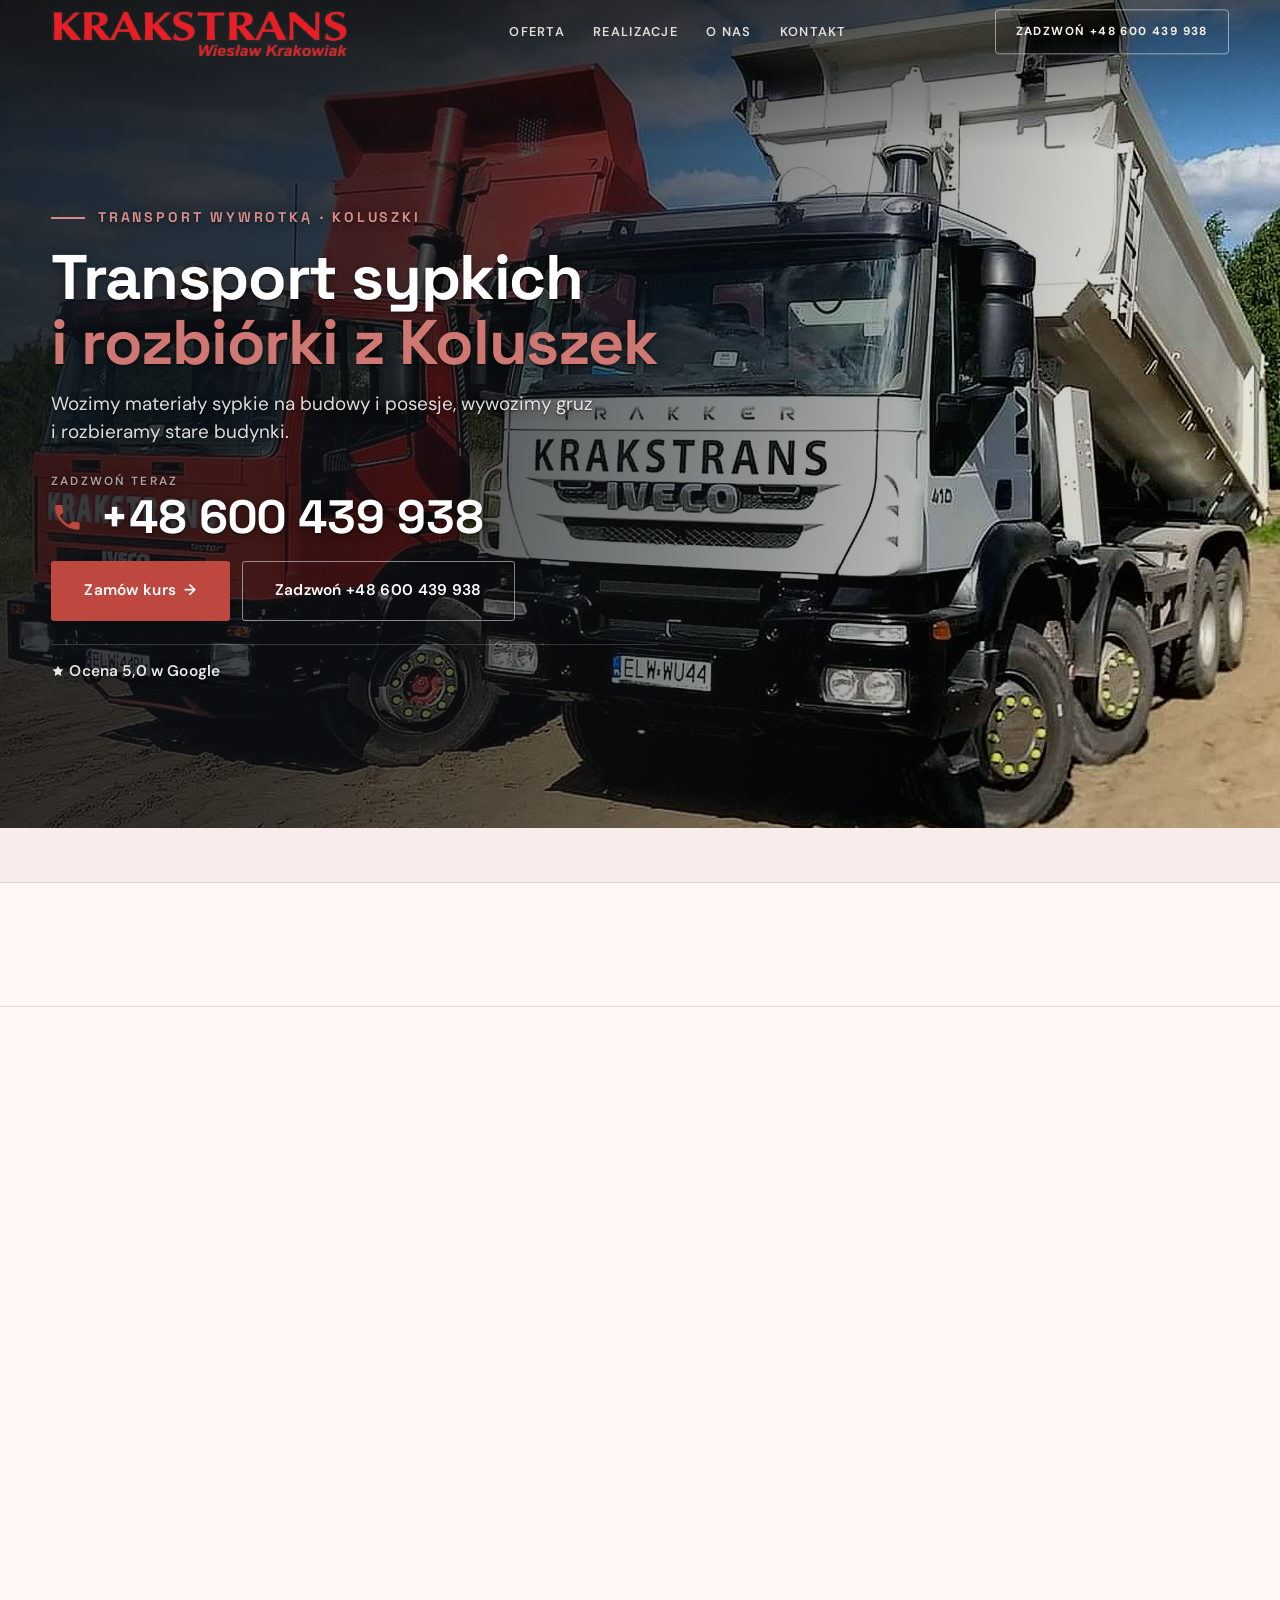
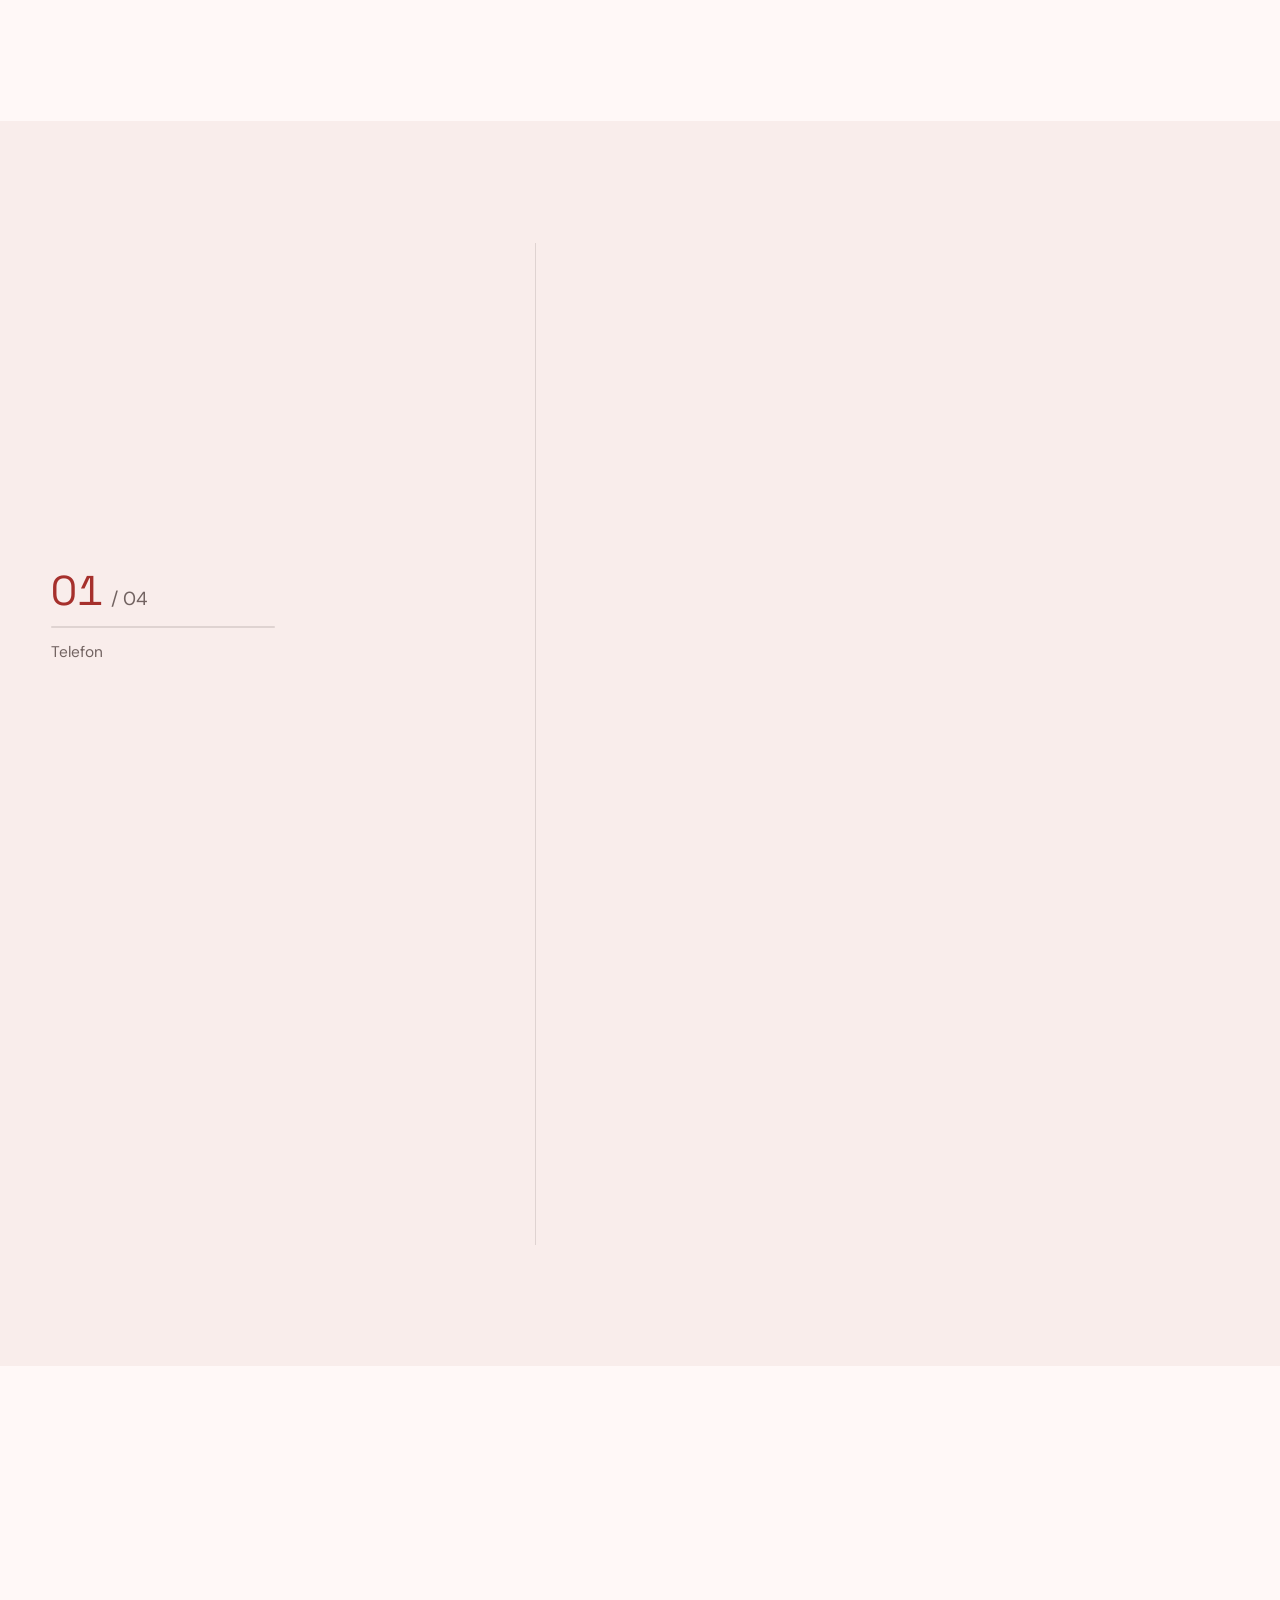
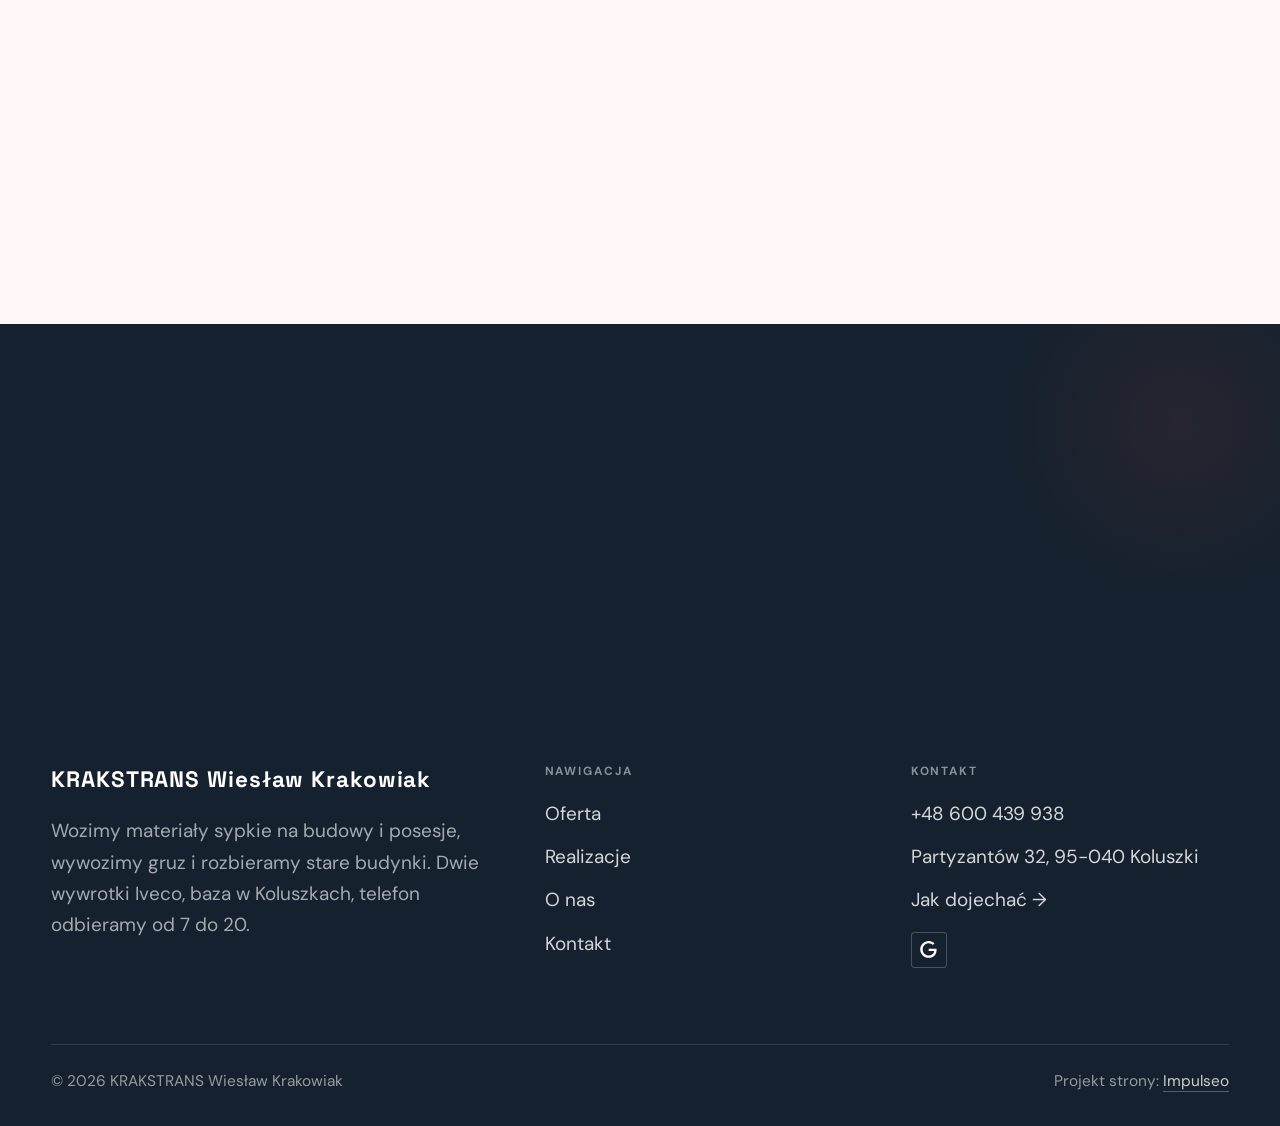
==== index.html @ 58d725f1 "Strona demo: krakstrans-wieslaw-krakowiak" ====
<!DOCTYPE html>
<html lang="pl">
<head>
<meta charset="UTF-8">
<meta name="viewport" content="width=device-width, initial-scale=1.0">
<title>KRAKSTRANS Wiesław Krakowiak · Koluszki</title>
<meta name="description" content="KRAKSTRANS Wiesław Krakowiak, Koluszki: transport wywrotką materiałów sypkich i gruzu, rozbiórki budynków. Ocena 5,0 w Google. Pon.-pt. 7-20, tel. 600 439 938.">
<link rel="canonical" href="https://kris20032.github.io/krakstrans-wieslaw-krakowiak/">
<meta name="robots" content="noindex, nofollow">
<meta property="og:type" content="website">
<meta property="og:locale" content="pl_PL">
<meta property="og:site_name" content="KRAKSTRANS Wiesław Krakowiak">
<meta property="og:title" content="KRAKSTRANS Wiesław Krakowiak · Koluszki">
<meta property="og:description" content="KRAKSTRANS Wiesław Krakowiak, Koluszki: transport wywrotką materiałów sypkich i gruzu, rozbiórki budynków. Ocena 5,0 w Google. Pon.-pt. 7-20, tel. 600 439 938.">
<meta property="og:url" content="https://kris20032.github.io/krakstrans-wieslaw-krakowiak/">
<meta property="og:image" content="https://kris20032.github.io/krakstrans-wieslaw-krakowiak/img/og.jpg">
<meta property="og:image:width" content="1200">
<meta property="og:image:height" content="630">
<meta name="twitter:card" content="summary_large_image">
<script type="application/ld+json">{"@context": "https://schema.org", "@type": "LocalBusiness", "name": "KRAKSTRANS Wiesław Krakowiak", "url": "https://kris20032.github.io/krakstrans-wieslaw-krakowiak/", "telephone": "+48600439938", "image": "https://kris20032.github.io/krakstrans-wieslaw-krakowiak/img/og.jpg", "areaServed": "Koluszki", "sameAs": ["https://www.google.com/maps/place/KRAKSTRANS+Wies%C5%82aw+Krakowiak/@51.7343252,19.8242022,17z/data=!4m6!3m5!1s0x471bd55238cc8db5:0x772ce929f6acebc6!8m2!3d51.7343252!4d19.8242022!16s%2Fg%2F11pw53kmmr"]}</script>
<link rel="preconnect" href="https://fonts.googleapis.com">
<link rel="preconnect" href="https://fonts.gstatic.com" crossorigin>
<link href="https://fonts.googleapis.com/css2?family=Space+Grotesk:wght@500;600;700&family=DM+Sans:opsz,wght@9..40,400;9..40,500;9..40,600&display=swap" rel="stylesheet">
<link rel="stylesheet" href="assets/styles.css?v=0e2ba87e">
</head>
<body>

<header class="nav">
  <div class="wrap nav-inner">
    <a class="brand brand-has-logo" href="index.html"><img class="brand-logo" src="img/logo.png" alt="KRAKSTRANS Wiesław Krakowiak" width="1010" height="164" decoding="async"></a>
    <nav class="nav-links">
      <a href="oferta.html">Oferta</a>
      <a href="realizacje.html">Realizacje</a>
      <a href="o-nas.html">O nas</a>
      <a href="kontakt.html">Kontakt</a>
      <a href="tel:+48600439938" class="btn btn-accent">Zadzwoń +48 600 439 938</a>
    </nav>
    <button class="nav-toggle" aria-label="Menu"><span></span><span></span><span></span></button>
  </div>
</header>

<main>
<section class="hero-fach">
  <img class="hf-photo" src="img/hero.jpg" fetchpriority="high" data-rotate="img/g1.jpg|img/g2.jpg" alt="KRAKSTRANS Wiesław Krakowiak" width="1920" height="1285">
  <div class="hf-panel">
    <div class="hf-inner">
      <span class="hf-kicker">Transport wywrotką · Koluszki</span>
      <h1 class="hf-title">Transport sypkich <em>i rozbiórki z Koluszek</em></h1>
      <p class="hf-lead">Wozimy materiały sypkie na budowy i posesje, wywozimy gruz i rozbieramy stare budynki.</p>
      <a class="hf-phone" href="tel:+48600439938"><span class="hf-phone-lab">Zadzwoń teraz</span><span class="hf-phone-num"><svg class="ico-tel" width="16" height="16" viewBox="0 0 24 24" fill="none" aria-hidden="true"><path d="M6.6 10.8a15.5 15.5 0 0 0 6.6 6.6l2.2-2.2a1 1 0 0 1 1-.24 11.4 11.4 0 0 0 3.6.58 1 1 0 0 1 1 1V20a1 1 0 0 1-1 1A17 17 0 0 1 3 4a1 1 0 0 1 1-1h3.5a1 1 0 0 1 1 1c0 1.25.2 2.46.58 3.6a1 1 0 0 1-.25 1l-2.23 2.2Z" fill="currentColor"/></svg> +48 600 439 938</span></a>
      <div class="hf-actions">
        <a href="kontakt.html" class="btn btn-accent">Zamów kurs <span class="arr">→</span></a>
        <a href="tel:+48600439938" class="btn btn-ghost hf-ghost">Zadzwoń +48 600 439 938</a>
      </div>
      <div class="hf-trust"><svg class="ico-star" width="14" height="14" viewBox="0 0 24 24" style="vertical-align:-2px" aria-hidden="true"><path d="M12 2.8l2.85 5.8 6.4.93-4.63 4.5 1.1 6.37L12 17.4l-5.72 3 1.1-6.37-4.63-4.5 6.4-.93L12 2.8Z" fill="currentColor"/></svg> Ocena 5,0 w Google</div>
    </div>
  </div>
</section>
<section class="fach-promise">
  <div class="wrap">
    <ul class="fp-row reveal"><li>Baza w Koluszkach</li><li>Dwie wywrotki Iveco</li><li>Pon.-pt. 7-20</li></ul>
  </div>
</section>
<section class="opinie-mini" aria-label="Opinie klientów">
  <div class="wrap">
    <div class="om-row">
      <div class="om-item reveal"><blockquote>„Bardzo konkretny i rzeczowy człowiek, dobry kierowca, polecam wszystkim Pana Wiesława.”</blockquote><span class="om-autor">Jarosław Niedźwiecki</span></div>
      <div class="om-item reveal"><blockquote>„Firma bezkonkurencyjna w ilości przewożonych materiałów.”</blockquote><span class="om-autor">Krzysztof Sitkowski</span></div>
      <div class="om-item reveal"><blockquote>„Firma w 100% godna polecenia.”</blockquote><span class="om-autor">Anna Sitkowska</span></div>
    </div>
  </div>
</section>
<section class="gateways-band">
  <div class="wrap">
    <div class="gateways">
      <a href="oferta.html" class="gateway reveal"><img src="img/about.jpg" alt="Dowóz piasku i żwiru" loading="lazy" width="1904" height="1390" decoding="async"><span class="g-ttl">Dowóz piasku i żwiru</span></a>
      <a href="oferta.html" class="gateway reveal"><img src="img/g2.jpg" alt="Kruszywo i ziemia" loading="lazy" width="1880" height="1253" decoding="async"><span class="g-ttl">Kruszywo i ziemia</span></a>
      <a href="oferta.html" class="gateway reveal"><img src="img/g4.jpg" alt="Wywóz gruzu" loading="lazy" width="1786" height="1136" decoding="async"><span class="g-ttl">Wywóz gruzu</span></a>
    </div>
  </div>
</section>
<section class="proces proces-os fachowcy">
  <div class="wrap proc-grid">
    <div class="proc-side">
      <div class="head reveal">
        <span class="eyebrow">Jak pracujemy</span>
        <h2>Wiesz, na czym stoisz - na każdym etapie</h2>
        <p>Od pierwszego telefonu do odbioru roboty - krok po kroku.</p>
      </div>
      <div class="proc-count" aria-hidden="true"><span class="pc-cur">01</span><span class="pc-all">/ 04</span></div>
      <div class="proc-bar" aria-hidden="true"><i></i></div>
      <p class="proc-now" aria-hidden="true">Telefon</p>
    </div>
    <ol class="proces-line">
      <li class="reveal"><span class="pno">01</span><h3>Telefon</h3><p>Mówisz, co trzeba przewieźć albo rozebrać i gdzie.</p></li>
      <li class="reveal"><span class="pno">02</span><h3>Cena i dzień</h3><p>Pytamy o ilość i dojazd, podajemy cenę i termin kursu.</p></li>
      <li class="reveal"><span class="pno">03</span><h3>Kurs</h3><p>Przyjeżdżamy o umówionej porze i wysypujemy tam, gdzie wskażesz.</p></li>
      <li class="reveal"><span class="pno">04</span><h3>Gotowe</h3><p>Materiał leży na miejscu albo gruz jest już wywieziony z posesji.</p></li>
    </ol>
  </div>
</section>
<section>
  <div class="wrap">
    <div class="head reveal">
      <span class="eyebrow">Realizacje</span>
      <h2>Wywrotka w pracy</h2>
      <p>Rodzaje prac, które wykonujemy: dowóz kruszywa i piasku, wywóz gruzu, rozbiórki.</p>
    </div>
    <div class="gallery">
      <div class="tile t-two3 reveal"><img src="img/g3.jpg" alt="KRAKSTRANS Wiesław Krakowiak" loading="lazy" width="1600" height="1066" decoding="async"></div>
      <div class="tile t-third reveal"><img src="img/g5.jpg" alt="KRAKSTRANS Wiesław Krakowiak" loading="lazy" width="1506" height="946" decoding="async"></div>
      <div class="tile t-third reveal"><img src="img/g6.jpg" alt="KRAKSTRANS Wiesław Krakowiak" loading="lazy" width="1880" height="1253" decoding="async"></div>
      <div class="tile t-third reveal"><img src="img/g7.jpg" alt="KRAKSTRANS Wiesław Krakowiak" loading="lazy" width="1786" height="1136" decoding="async"></div>
      <div class="tile t-third reveal"><img src="img/g8.jpg" alt="KRAKSTRANS Wiesław Krakowiak" loading="lazy" width="1880" height="1253" decoding="async"></div>
    </div>
    <div style="margin-top:var(--space-7)" class="reveal"><a href="realizacje.html" class="btn btn-accent">Pełna galeria <span class="arr">→</span></a></div>
  </div>
</section>
<section class="fach-uslugi">
  <div class="wrap">
    <div class="head reveal">
      <span class="eyebrow">Co robimy</span>
      <h2>Transport wywrotką i rozbiórki</h2>
      <p>Roboty, które wykonuję regularnie - rozpisane razem z cenami.</p>
    </div>
    <ul class="fu-list">
      <li class="fu-row reveal"><div class="fu-name">Dowóz piasku i żwiru</div><div class="fu-desc">Piasek pod fundamenty, wylewki i kostkę, żwir pod podjazd i drenaż. Wysypujemy w miejscu, które wskażesz na działce.</div><a class="fu-cta" href="kontakt.html">Wycena <span class="arr">→</span></a></li>
      <li class="fu-row reveal"><div class="fu-name">Kruszywo i ziemia</div><div class="fu-desc">Kruszywo pod utwardzenie placu i drogi dojazdowej, ziemia do wyrównania terenu i pod trawnik.</div><a class="fu-cta" href="kontakt.html">Wycena <span class="arr">→</span></a></li>
      <li class="fu-row reveal"><div class="fu-name">Wywóz gruzu</div><div class="fu-desc">Gruz po remoncie, skuciu tynków i rozbiórce zabieramy z posesji i wywozimy.</div><a class="fu-cta" href="kontakt.html">Wycena <span class="arr">→</span></a></li>
      <li class="fu-row reveal"><div class="fu-name">Rozbiórki budynków</div><div class="fu-desc">Rozbieramy stare budynki gospodarcze, szopy i domy, a gruz od razu ładujemy na wywrotkę.</div><a class="fu-cta" href="kontakt.html">Wycena <span class="arr">→</span></a></li>
      <li class="fu-row reveal"><div class="fu-name">Dla budów i dla domu</div><div class="fu-desc">Wozimy materiał na budowy domów, dla ekip budowlanych i brukarzy, a także do zwykłego remontu na posesji.</div><a class="fu-cta" href="kontakt.html">Wycena <span class="arr">→</span></a></li>
      <li class="fu-row reveal"><div class="fu-name">Duże ilości naraz</div><div class="fu-desc">Biała Iveco Trakker 8x4 bierze duży ładunek, więc przy większej budowie wystarczy mniej kursów.</div><a class="fu-cta" href="kontakt.html">Wycena <span class="arr">→</span></a></li>
    </ul>
    <div style="margin-top:var(--space-7)" class="reveal"><a href="oferta.html" class="btn btn-ghost">Pełna oferta <span class="arr">→</span></a></div>
  </div>
</section>
<section class="stopklatka" aria-hidden="true">
  <div class="stk-bg" style="background-image:url(img/g9.jpg)"></div>
</section>
<section class="opinie">
  <div class="wrap">
    <div class="head center reveal">
      <span class="eyebrow">Opinie</span>
      <h2>Co mówią klienci</h2>
    </div>
    <p class="op-meta reveal"><span class="g-badge"><svg class="gb-ico" viewBox="0 0 24 24" width="18" height="18" aria-hidden="true"><path fill="#4285F4" d="M22.56 12.25c0-.78-.07-1.53-.2-2.25H12v4.26h5.92c-.26 1.37-1.04 2.53-2.21 3.31v2.77h3.57c2.08-1.92 3.28-4.74 3.28-8.09z"/><path fill="#34A853" d="M12 23c2.97 0 5.46-.98 7.28-2.66l-3.57-2.77c-.98.66-2.23 1.06-3.71 1.06-2.86 0-5.29-1.93-6.16-4.53H2.18v2.84C3.99 20.53 7.7 23 12 23z"/><path fill="#FBBC05" d="M5.84 14.09c-.22-.66-.35-1.36-.35-2.09s.13-1.43.35-2.09V7.07H2.18C1.43 8.55 1 10.22 1 12s.43 3.45 1.18 4.93l2.85-2.22.81-.62z"/><path fill="#EA4335" d="M12 5.38c1.62 0 3.06.56 4.21 1.64l3.15-3.15C17.45 2.09 14.97 1 12 1 7.7 1 3.99 3.47 2.18 7.07l3.66 2.84c.87-2.6 3.3-4.53 6.16-4.53z"/></svg><b class="gb-ocena">5,0</b><svg class="gb-stars" viewBox="0 0 90 18" width="74" height="14.8" aria-hidden="true"><g fill="currentColor" opacity=".26"><path transform="translate(0,0)" d="M9 1.6l2.2 4.46 4.92.72-3.56 3.47.84 4.9L9 12.74l-4.4 2.31.84-4.9L1.88 6.68l4.92-.72L9 1.6Z"/><path transform="translate(18,0)" d="M9 1.6l2.2 4.46 4.92.72-3.56 3.47.84 4.9L9 12.74l-4.4 2.31.84-4.9L1.88 6.68l4.92-.72L9 1.6Z"/><path transform="translate(36,0)" d="M9 1.6l2.2 4.46 4.92.72-3.56 3.47.84 4.9L9 12.74l-4.4 2.31.84-4.9L1.88 6.68l4.92-.72L9 1.6Z"/><path transform="translate(54,0)" d="M9 1.6l2.2 4.46 4.92.72-3.56 3.47.84 4.9L9 12.74l-4.4 2.31.84-4.9L1.88 6.68l4.92-.72L9 1.6Z"/><path transform="translate(72,0)" d="M9 1.6l2.2 4.46 4.92.72-3.56 3.47.84 4.9L9 12.74l-4.4 2.31.84-4.9L1.88 6.68l4.92-.72L9 1.6Z"/></g><clipPath id="gs1000"><rect x="0" y="0" width="90.0" height="18"/></clipPath><g fill="#FBBC04" clip-path="url(#gs1000)"><path transform="translate(0,0)" d="M9 1.6l2.2 4.46 4.92.72-3.56 3.47.84 4.9L9 12.74l-4.4 2.31.84-4.9L1.88 6.68l4.92-.72L9 1.6Z"/><path transform="translate(18,0)" d="M9 1.6l2.2 4.46 4.92.72-3.56 3.47.84 4.9L9 12.74l-4.4 2.31.84-4.9L1.88 6.68l4.92-.72L9 1.6Z"/><path transform="translate(36,0)" d="M9 1.6l2.2 4.46 4.92.72-3.56 3.47.84 4.9L9 12.74l-4.4 2.31.84-4.9L1.88 6.68l4.92-.72L9 1.6Z"/><path transform="translate(54,0)" d="M9 1.6l2.2 4.46 4.92.72-3.56 3.47.84 4.9L9 12.74l-4.4 2.31.84-4.9L1.88 6.68l4.92-.72L9 1.6Z"/><path transform="translate(72,0)" d="M9 1.6l2.2 4.46 4.92.72-3.56 3.47.84 4.9L9 12.74l-4.4 2.31.84-4.9L1.88 6.68l4.92-.72L9 1.6Z"/></g></svg><span class="gb-txt">w Google</span></span></p>
    <p class="op-meta reveal"><a class="op-google" href="https://www.google.com/maps/place/KRAKSTRANS+Wies%C5%82aw+Krakowiak/@51.7343252,19.8242022,17z/data=!4m6!3m5!1s0x471bd55238cc8db5:0x772ce929f6acebc6!8m2!3d51.7343252!4d19.8242022!16s%2Fg%2F11pw53kmmr" target="_blank" rel="noopener"><svg class="op-g-ico" viewBox="0 0 24 24" width="17" height="17" aria-hidden="true"><path fill="#4285F4" d="M22.56 12.25c0-.78-.07-1.53-.2-2.25H12v4.26h5.92c-.26 1.37-1.04 2.53-2.21 3.31v2.77h3.57c2.08-1.92 3.28-4.74 3.28-8.09z"/><path fill="#34A853" d="M12 23c2.97 0 5.46-.98 7.28-2.66l-3.57-2.77c-.98.66-2.23 1.06-3.71 1.06-2.86 0-5.29-1.93-6.16-4.53H2.18v2.84C3.99 20.53 7.7 23 12 23z"/><path fill="#FBBC05" d="M5.84 14.09c-.22-.66-.35-1.36-.35-2.09s.13-1.43.35-2.09V7.07H2.18C1.43 8.55 1 10.22 1 12s.43 3.45 1.18 4.93l2.85-2.22.81-.62z"/><path fill="#EA4335" d="M12 5.38c1.62 0 3.06.56 4.21 1.64l3.15-3.15C17.45 2.09 14.97 1 12 1 7.7 1 3.99 3.47 2.18 7.07l3.66 2.84c.87-2.6 3.3-4.53 6.16-4.53z"/></svg><span>Zobacz opinie w Google</span><span class="arr">→</span></a></p>
    <div class="opinie-grid">
      <figure class="op-card reveal"><span class="op-star"><svg class="ico-star" width="14" height="14" viewBox="0 0 24 24" style="vertical-align:-2px" aria-hidden="true"><path d="M12 2.8l2.85 5.8 6.4.93-4.63 4.5 1.1 6.37L12 17.4l-5.72 3 1.1-6.37-4.63-4.5 6.4-.93L12 2.8Z" fill="currentColor"/></svg><svg class="ico-star" width="14" height="14" viewBox="0 0 24 24" style="vertical-align:-2px" aria-hidden="true"><path d="M12 2.8l2.85 5.8 6.4.93-4.63 4.5 1.1 6.37L12 17.4l-5.72 3 1.1-6.37-4.63-4.5 6.4-.93L12 2.8Z" fill="currentColor"/></svg><svg class="ico-star" width="14" height="14" viewBox="0 0 24 24" style="vertical-align:-2px" aria-hidden="true"><path d="M12 2.8l2.85 5.8 6.4.93-4.63 4.5 1.1 6.37L12 17.4l-5.72 3 1.1-6.37-4.63-4.5 6.4-.93L12 2.8Z" fill="currentColor"/></svg><svg class="ico-star" width="14" height="14" viewBox="0 0 24 24" style="vertical-align:-2px" aria-hidden="true"><path d="M12 2.8l2.85 5.8 6.4.93-4.63 4.5 1.1 6.37L12 17.4l-5.72 3 1.1-6.37-4.63-4.5 6.4-.93L12 2.8Z" fill="currentColor"/></svg><svg class="ico-star" width="14" height="14" viewBox="0 0 24 24" style="vertical-align:-2px" aria-hidden="true"><path d="M12 2.8l2.85 5.8 6.4.93-4.63 4.5 1.1 6.37L12 17.4l-5.72 3 1.1-6.37-4.63-4.5 6.4-.93L12 2.8Z" fill="currentColor"/></svg></span><blockquote>Bardzo konkretny i rzeczowy człowiek, dobry kierowca, polecam wszystkim Pana Wiesława.</blockquote><span class="op-autor">Jarosław Niedźwiecki</span></figure>
      <figure class="op-card reveal"><span class="op-star"><svg class="ico-star" width="14" height="14" viewBox="0 0 24 24" style="vertical-align:-2px" aria-hidden="true"><path d="M12 2.8l2.85 5.8 6.4.93-4.63 4.5 1.1 6.37L12 17.4l-5.72 3 1.1-6.37-4.63-4.5 6.4-.93L12 2.8Z" fill="currentColor"/></svg><svg class="ico-star" width="14" height="14" viewBox="0 0 24 24" style="vertical-align:-2px" aria-hidden="true"><path d="M12 2.8l2.85 5.8 6.4.93-4.63 4.5 1.1 6.37L12 17.4l-5.72 3 1.1-6.37-4.63-4.5 6.4-.93L12 2.8Z" fill="currentColor"/></svg><svg class="ico-star" width="14" height="14" viewBox="0 0 24 24" style="vertical-align:-2px" aria-hidden="true"><path d="M12 2.8l2.85 5.8 6.4.93-4.63 4.5 1.1 6.37L12 17.4l-5.72 3 1.1-6.37-4.63-4.5 6.4-.93L12 2.8Z" fill="currentColor"/></svg><svg class="ico-star" width="14" height="14" viewBox="0 0 24 24" style="vertical-align:-2px" aria-hidden="true"><path d="M12 2.8l2.85 5.8 6.4.93-4.63 4.5 1.1 6.37L12 17.4l-5.72 3 1.1-6.37-4.63-4.5 6.4-.93L12 2.8Z" fill="currentColor"/></svg><svg class="ico-star" width="14" height="14" viewBox="0 0 24 24" style="vertical-align:-2px" aria-hidden="true"><path d="M12 2.8l2.85 5.8 6.4.93-4.63 4.5 1.1 6.37L12 17.4l-5.72 3 1.1-6.37-4.63-4.5 6.4-.93L12 2.8Z" fill="currentColor"/></svg></span><blockquote>Firma bezkonkurencyjna w ilości przewożonych materiałów.</blockquote><span class="op-autor">Krzysztof Sitkowski</span></figure>
      <figure class="op-card reveal"><span class="op-star"><svg class="ico-star" width="14" height="14" viewBox="0 0 24 24" style="vertical-align:-2px" aria-hidden="true"><path d="M12 2.8l2.85 5.8 6.4.93-4.63 4.5 1.1 6.37L12 17.4l-5.72 3 1.1-6.37-4.63-4.5 6.4-.93L12 2.8Z" fill="currentColor"/></svg><svg class="ico-star" width="14" height="14" viewBox="0 0 24 24" style="vertical-align:-2px" aria-hidden="true"><path d="M12 2.8l2.85 5.8 6.4.93-4.63 4.5 1.1 6.37L12 17.4l-5.72 3 1.1-6.37-4.63-4.5 6.4-.93L12 2.8Z" fill="currentColor"/></svg><svg class="ico-star" width="14" height="14" viewBox="0 0 24 24" style="vertical-align:-2px" aria-hidden="true"><path d="M12 2.8l2.85 5.8 6.4.93-4.63 4.5 1.1 6.37L12 17.4l-5.72 3 1.1-6.37-4.63-4.5 6.4-.93L12 2.8Z" fill="currentColor"/></svg><svg class="ico-star" width="14" height="14" viewBox="0 0 24 24" style="vertical-align:-2px" aria-hidden="true"><path d="M12 2.8l2.85 5.8 6.4.93-4.63 4.5 1.1 6.37L12 17.4l-5.72 3 1.1-6.37-4.63-4.5 6.4-.93L12 2.8Z" fill="currentColor"/></svg><svg class="ico-star" width="14" height="14" viewBox="0 0 24 24" style="vertical-align:-2px" aria-hidden="true"><path d="M12 2.8l2.85 5.8 6.4.93-4.63 4.5 1.1 6.37L12 17.4l-5.72 3 1.1-6.37-4.63-4.5 6.4-.93L12 2.8Z" fill="currentColor"/></svg></span><blockquote>Firma w 100% godna polecenia.</blockquote><span class="op-autor">Anna Sitkowska</span></figure>
    </div>
  </div>
</section>
<section class="cta">
  <div class="wrap">
    <div class="reveal">
      <span class="eyebrow">Współpraca</span>
      <h2>Potrzebujesz wywrotki?</h2>
      <p>Jeden telefon i przyjedziemy zobaczyć zakres. Wycena nic nie kosztuje.</p>
    </div>
    <div class="cta-actions reveal">
      <a href="kontakt.html" class="btn btn-light">Zamów kurs <span class="arr">→</span></a>
      <a href="tel:+48600439938" class="btn btn-ghost btn-ghost-cta">+48 600 439 938</a>
    </div>
  </div>
</section>
</main>

<footer>
  <div class="wrap">
    <div class="foot-grid">
      <div class="foot-brand">
        <div class="name">KRAKSTRANS Wiesław Krakowiak</div>
        <p>Wozimy materiały sypkie na budowy i posesje, wywozimy gruz i rozbieramy stare budynki. Dwie wywrotki Iveco, baza w Koluszkach, telefon odbieramy od 7 do 20.</p>
      </div>
      <div class="foot-col">
        <h4>Nawigacja</h4>
        <a href="oferta.html">Oferta</a>
        <a href="realizacje.html">Realizacje</a>
        <a href="o-nas.html">O nas</a>
        <a href="kontakt.html">Kontakt</a>
      </div>
      <div class="foot-col">
        <h4>Kontakt</h4>
        <a href="tel:+48600439938">+48 600 439 938</a>
        <p>Partyzantów 32, 95-040 Koluszki</p>
        <a href="https://www.google.com/maps/place/KRAKSTRANS+Wies%C5%82aw+Krakowiak/@51.7343252,19.8242022,17z/data=!4m6!3m5!1s0x471bd55238cc8db5:0x772ce929f6acebc6!8m2!3d51.7343252!4d19.8242022!16s%2Fg%2F11pw53kmmr" target="_blank" rel="noopener">Jak dojechać →</a>
      <div class="foot-soc">
        <a class="soc" href="https://www.google.com/maps/place/KRAKSTRANS+Wies%C5%82aw+Krakowiak/@51.7343252,19.8242022,17z/data=!4m6!3m5!1s0x471bd55238cc8db5:0x772ce929f6acebc6!8m2!3d51.7343252!4d19.8242022!16s%2Fg%2F11pw53kmmr" target="_blank" rel="noopener" aria-label="Google - KRAKSTRANS Wiesław Krakowiak"><svg viewBox="0 0 24 24" aria-hidden="true" focusable="false"><path d="M12.48 10.92v3.28h7.84c-.24 1.84-.853 3.187-1.787 4.133-1.147 1.147-2.933 2.4-6.053 2.4-4.827 0-8.6-3.893-8.6-8.72s3.773-8.72 8.6-8.72c2.6 0 4.507 1.027 5.907 2.347l2.307-2.307C18.747 1.44 16.133 0 12.48 0 5.867 0 .307 5.387.307 12s5.56 12 12.173 12c3.573 0 6.267-1.173 8.373-3.36 2.16-2.16 2.84-5.213 2.84-7.667 0-.76-.053-1.467-.173-2.053H12.48z" fill="currentColor"/></svg></a>
      </div>
      </div>
    </div>
    <div class="foot-bot">
      <span>© 2026 KRAKSTRANS Wiesław Krakowiak</span>
      <span>Projekt strony: <a class="foot-credit" href="https://impulseo.pl" target="_blank" rel="noopener">Impulseo</a></span>
    </div>
  </div>
</footer>
<div class="sticky-call"><a class="sc-call" href="tel:+48600439938"><svg class="ico-tel" width="16" height="16" viewBox="0 0 24 24" fill="none" aria-hidden="true"><path d="M6.6 10.8a15.5 15.5 0 0 0 6.6 6.6l2.2-2.2a1 1 0 0 1 1-.24 11.4 11.4 0 0 0 3.6.58 1 1 0 0 1 1 1V20a1 1 0 0 1-1 1A17 17 0 0 1 3 4a1 1 0 0 1 1-1h3.5a1 1 0 0 1 1 1c0 1.25.2 2.46.58 3.6a1 1 0 0 1-.25 1l-2.23 2.2Z" fill="currentColor"/></svg> Zadzwoń</a><a class="sc-quote" href="kontakt.html">Zamów kurs</a></div>
<div class="demo-wazne" data-do="2026-11-11" data-cykl="3" hidden><svg class="dw-ico" width="13" height="13" viewBox="0 0 24 24" fill="none" aria-hidden="true"><circle cx="12" cy="12" r="8.6" stroke="currentColor" stroke-width="1.8"/><path d="M12 7.2V12l3.3 2" stroke="currentColor" stroke-width="1.8" stroke-linecap="round"/></svg><span class="dw-txt"></span></div>

<script src="assets/main.js"></script>
</body>
</html>
---- assets/styles.css ----
/* ============================================================
   STOLBASZ — premium, architektoniczny B2B fit-out
   Jasna paleta, zero brązu. System wg premium-web-craft.
   Projekt strony: Impulseo (impulseo.pl)
   ============================================================ */

:root{
  /* PALETA — jasna, architektoniczna, chłodna */
  --paper:#F4F6F8;          /* główne tło */
  --paper-2:#E7EBEF;        /* sekcje alternatywne (chłodny jasny szary) */
  --paper-3:#E7EBEF;        /* delikatne wypełnienia */
  --ink:#15212E;            /* tekst główny — chłodny grafit */
  --ink-soft:#243443;       /* nagłówki drugorzędne */
  --muted:#6B7785;          /* tekst poboczny */
  --line:rgba(21,33,46,.12);/* hairline */
  --accent:#E8A317;         /* stonowany petrol-slate — jedyny akcent */
  --accent-d:#C9870C;
  --accent-soft:rgba(232,163,23,.10);
  --dark:#15212E;           /* sekcje ciemne (stopka/CTA) */

  /* HOVER ZDJĘĆ — JEDEN standard dla całego silnika (decyzja K. 04.08.2026, artefakt z wariantami).
     AKTUALNE (K.+Szymon 09.08.2026, wybór z artefaktu 6 wariantów): zoom 1.05 przy 1.4s -
     przy tak długim czasie mocniejszy kadr NIE skacze, tylko „oddycha". Poprzedni standard
     (1.02 / .55s z 04.08) odbierany jako dynamiczny i szybki.
     Spoczynek lekko przygaszony, ale TYLKO tam, gdzie jest mysz (@media hover:hover) —
     na telefonie zdjęcia zostają w pełnej jasności. */
  --img-zoom:1.05;                   /* K.+Szymon 09.08: wariant F z artefaktu porównawczego */
  --img-rest:brightness(.95) saturate(.99);
  --img-hot:brightness(1.06) saturate(1.05);
  --img-dur:1.4s;                    /* K.+Szymon 09.08 (wariant F): powoli = elegancko */
  --img-ease:cubic-bezier(.16,.84,.44,1);  /* miękki ogon, efekt „oddychania" */

  /* ODSTĘPY — skala 4/8 */
  --space-1:4px; --space-2:8px; --space-3:12px; --space-4:16px; --space-5:24px;
  --space-6:32px; --space-7:48px; --space-8:64px; --space-9:96px; --space-10:128px;

  /* TYPOGRAFIA — fluid clamp() (skala podbita 16.07.2026: większe, czytelniejsze litery — uwaga Adama) */
  --text-sm:clamp(.9rem,.87rem + .12vw,1rem);
  --text-base:clamp(1.08rem,1.04rem + .18vw,1.2rem);
  --text-lg:clamp(1.24rem,1.15rem + .34vw,1.44rem);
  --text-h3:clamp(1.34rem,1.22rem + .55vw,1.66rem);
  --text-h2:clamp(2.1rem,1.66rem + 2.1vw,3.1rem);
  --text-h1:clamp(2.9rem,2.1rem + 4vw,5.1rem);

  /* PROMIENIE — architektoniczne, raczej ostre */
  --r-sm:3px; --r-md:6px; --r-lg:10px;

  /* RUCH */
  --ease:cubic-bezier(.25,.46,.45,.94); --dur:.24s;

  /* CIENIE — miękkie, warstwowe */
  --sh-sm:0 1px 2px rgba(16,24,32,.04), 0 2px 8px rgba(16,24,32,.05);
  --sh-md:0 2px 6px rgba(16,24,32,.05), 0 12px 28px -8px rgba(16,24,32,.12);
  --sh-lg:0 6px 14px rgba(16,24,32,.07), 0 26px 56px -18px rgba(16,24,32,.22);

  --hairline:1px solid var(--line);

  --font-display:'Space Grotesk','Inter',sans-serif;
  --font-body:'DM Sans','Inter',sans-serif;
}

*{box-sizing:border-box;margin:0;padding:0}
html{scroll-behavior:smooth}
body{
  font-family:var(--font-body);
  font-size:var(--text-base);
  line-height:1.65;
  color:var(--ink);
  background:var(--paper);
  -webkit-font-smoothing:antialiased;
  text-rendering:optimizeLegibility;
}
img{max-width:100%;height:auto;display:block}  /* height:auto = width/height z atrybutów trzyma proporcje (TOP#12) */
a{color:inherit;text-decoration:none}

.wrap{width:min(92%,1180px);margin-inline:auto}
section{padding-block:clamp(52px,6.5vw,96px)}

h1,h2,h3{font-family:var(--font-display);font-weight:700;line-height:1.08;letter-spacing:-.02em;color:var(--ink)}
h1{font-size:var(--text-h1);letter-spacing:-.035em}
h2{font-size:var(--text-h2);letter-spacing:-.025em}
h3{font-size:var(--text-h3)}
/* MIARA — długość wiersza. WCAG 2.2 SC 1.4.8: max 80 znaków; Butterick: 45–90.
   68ch daje realnie 72–78 znaków polskiego tekstu, czyli z zapasem pod granicą.
   Wcześniej limit miał TYLKO <p> — <li>, <blockquote> i <dd> nie miały żadnego,
   i to jedyny powód, dla którego 23 bloki na dwóch oddanych stronach jadą po
   83–106 znaków w wierszu (pomiar 07.08.2026, bramka `miara`).
   ⚠️ Listy i definicje ograniczamy TYLKO bez klasy: `ul`/`ol` z klasą to u nas
   układ (siatki kafli, menu), a nie tekst ciągły — tam miarę wyznacza układ. */
/* 60ch, nie 68ch (K. 10.08): po zmianie fontów na węższe kroje (DM Sans i spółka)
   w 68ch mieściło się ~90 znaków - bramka pikselowa słusznie zgłaszała przekroczenie
   granicy 80. Pomiar na żywej przeglądarce: 60ch = 90 znaków, 53ch = ~78 znaków, czyli normę WCAG 1.4.8. */
:root{ --miara:53ch }
p{max-width:min(100%,var(--miara))}
blockquote,
ul:not([class])>li, ol:not([class])>li,
dl:not([class])>dd{max-width:min(100%,var(--miara))}

/* ⚠️ Świadomie BEZ wyjątku `.tile p,.card p,.svc p{max-width:none}`, choć nasuwa się sam:
   te akapity BYŁY już ograniczone (stare `p{max-width:65ch}`), więc „wyjątek" nie odblokowałby
   niczego nowego — tylko ROZLUŹNIŁ stan sprzed zmiany na wszystkich demach naraz.
   `figcaption` żadna z reguł wyżej nie dotyczy, więc też nie potrzebuje zwolnienia. */

/* ŁAMANIE. `balance` wyrównuje długości wierszy w nagłówku, `pretty` pilnuje ostatniego
   wiersza akapitu, żeby nie został w nim jeden wyraz. Obsługiwane od Chrome 117 /
   Safari 17.5; starsze przeglądarki po prostu ignorują tę własność.
   `text-wrap:pretty` nie występowało dotąd ANI RAZ w silniku ani w repo klientów. */
h1,h2,h3,.lead,.lede{text-wrap:balance}
p,li,blockquote,dd{text-wrap:pretty}

.eyebrow{
  font-family:var(--font-body);
  font-size:var(--text-sm);
  font-weight:600;
  letter-spacing:.18em;
  text-transform:uppercase;
  color:var(--accent);
  display:inline-flex;align-items:center;gap:var(--space-3);
}
/* flex:none + margin-top = kreska trzyma się PIERWSZEJ linii. Wcześniej align-items:center
   centrowało ją względem całego bloku i przy zawinięciu (długi kicker typu
   „…WNĘTRZ · LESZNO · OD 2019") druga linia lądowała z brzydkim wcięciem. */
.eyebrow{align-items:flex-start}
.eyebrow>*,.eyebrow{text-wrap:balance}   /* dlugi kicker lamal sie na sierote typu samo „2019" w drugiej linii */
.eyebrow::before{content:"";width:28px;height:1px;background:var(--accent);display:inline-block;flex:none;margin-top:.62em}

.muted{color:var(--muted)}
.lead{font-size:var(--text-lg);line-height:1.55;color:var(--ink-soft);max-width:50ch}

/* ---------- BUTTONS ---------- */
.btn{
  display:inline-flex;align-items:center;gap:var(--space-2);
  font-weight:600;font-size:var(--text-sm);letter-spacing:.02em;
  padding:var(--space-4) var(--space-6);
  border-radius:var(--r-sm);
  transition:transform var(--dur) var(--ease),box-shadow var(--dur) var(--ease),background var(--dur) var(--ease);
  cursor:pointer;border:1px solid transparent;
}
.btn-accent{background:var(--accent);color:#fff;box-shadow:var(--sh-sm)}
.btn-accent:hover{background:var(--accent-d);transform:translateY(-2px);box-shadow:var(--sh-md)}
.btn-accent:active{transform:translateY(0);box-shadow:var(--sh-sm)}
.btn-ghost{background:transparent;color:var(--ink);border-color:var(--line)}
.btn-ghost:hover{border-color:var(--accent);color:var(--accent);transform:translateY(-2px)}
.btn-light{background:#fff;color:var(--ink);box-shadow:var(--sh-sm)}
.btn-light:hover{transform:translateY(-2px);box-shadow:var(--sh-md)}
.btn .arr{transition:transform var(--dur) var(--ease)}
.btn:hover .arr{transform:translateX(4px)}

/* ---------- NAV ---------- */
.nav{
  position:sticky;top:0;z-index:50;
  background:color-mix(in srgb,var(--paper) 88%,transparent);
  backdrop-filter:saturate(140%) blur(10px);
  border-bottom:var(--hairline);
}
.nav-inner{display:flex;align-items:center;justify-content:space-between;gap:var(--space-5);height:72px}
/* ANTY-NACHODZENIE (K. 05.08.2026): długa nazwa firmy + przycisk z pełnym numerem nie mieściły się w pasku
   i flex ściskał linki PONIŻEJ ich treści - "Kontakt" wchodził na ramkę "Zadzwoń +48 ...". Teraz ustępuje
   nazwa marki (skrót wielokropkiem), a menu i przycisk nigdy się nie kurczą ani nie zachodzą na siebie. */
.brand{display:flex;flex-direction:column;line-height:1;min-width:0;flex:0 1 auto}
.brand .name{font-family:var(--font-display);font-weight:800;font-size:1.35rem;letter-spacing:.04em;white-space:nowrap;overflow:hidden;text-overflow:ellipsis}
.brand .sub{font-size:.62rem;letter-spacing:.34em;text-transform:uppercase;color:var(--muted);margin-top:5px;white-space:nowrap;overflow:hidden;text-overflow:ellipsis}
.nav-links{display:flex;align-items:center;gap:var(--space-6);flex:0 0 auto}
.nav-links a{font-size:var(--text-sm);font-weight:500;color:var(--ink-soft);position:relative;padding-block:4px;white-space:nowrap;transition:color var(--dur) var(--ease)}
.nav-links a::after{content:"";position:absolute;left:0;bottom:0;width:0;height:1.5px;background:var(--accent);transition:width var(--dur) var(--ease)}
.nav-links a:hover,.nav-links a.active{color:var(--ink)}
.nav-links a:hover::after,.nav-links a.active::after{width:100%}
.nav-links .btn{padding:var(--space-2) var(--space-5)}
/* przyciski w nav: właściwy kolor (przebij .nav-links a) + bez podkreślenia */
.nav-links a.btn-accent{color:#fff}
.nav-links a.btn-ghost,.nav-links a.btn-light{color:var(--ink)}
/* CTA w pasku: NIE podkreślenie spod linków menu, ale ten sam przelatujący błysk,
   co na wszystkich innych przyciskach (zgłoszenie K. 13.08.2026 - „na hero jest efekt
   światła przechodzącego przez przycisk, na navbarze go nie ma, a mają być identyczne").
   Reguła `.nav-links a::after` jest silniejsza od `.btn::after`, więc trzeba jej
   geometrię wyzerować i wpisać połysk z nazwy - samo `display:none` gasiło efekt. */
.nav-links a.btn::after{
  display:block;content:"";position:absolute;inset:0;z-index:-1;pointer-events:none;
  width:auto;height:auto;border-radius:inherit;   /* kasuje geometrię podkreślenia (width:0;height:1.5px) */
  background:linear-gradient(100deg,transparent 32%,rgba(255,255,255,.20) 50%,transparent 68%);
  translate:-120% 0}
@media (prefers-reduced-motion:no-preference){
  .nav-links a.btn:hover::after{translate:120% 0;transition:translate .75s var(--mt-ease,cubic-bezier(.16,.84,.44,1))}
}
.nav-toggle{display:none;background:none;border:none;cursor:pointer;flex-direction:column;gap:5px;padding:8px}
.nav-toggle span{width:24px;height:2px;background:var(--ink);transition:var(--dur)}
/* Ciasny zakres MIĘDZY menu mobilnym a pełnym pulpitem: zbijamy odstępy i nazwę marki,
   żeby wszystko zmieściło się naturalnie, zanim w ogóle dojdzie do skracania wielokropkiem. */
@media(max-width:1280px) and (min-width:921px){
  .nav-links{gap:var(--space-4)}
  .nav-links .btn{padding:var(--space-2) var(--space-4)}
  .brand .name{font-size:1.15rem}
}

/* ---------- HERO (split) ---------- */
.hero{position:relative;overflow:hidden;border-bottom:var(--hairline)}
.hero-grid{display:grid;grid-template-columns:1.05fr .95fr;gap:clamp(24px,4vw,60px);align-items:center;
  padding-block:clamp(36px,4.5vw,64px)}
.hero-copy .eyebrow{margin-bottom:var(--space-5)}
.hero-copy h1{margin-bottom:var(--space-5)}
.hero-copy .lead{margin-bottom:var(--space-7)}
.hero-actions{display:flex;flex-wrap:wrap;gap:var(--space-4)}
.hero-art{position:relative;aspect-ratio:4/3;border-radius:var(--r-lg);overflow:hidden;box-shadow:var(--sh-lg)}
.hero-art img{width:100%;height:100%;object-fit:cover}
.hero-art::after{content:"";position:absolute;inset:0;background:linear-gradient(180deg,transparent 55%,rgba(18,24,28,.28))}
.hero-badge{position:absolute;left:var(--space-5);bottom:var(--space-5);z-index:2;
  background:rgba(252,252,251,.94);backdrop-filter:blur(4px);
  border-radius:var(--r-md);padding:var(--space-4) var(--space-5);box-shadow:var(--sh-md);max-width:78%}
.hero-badge strong{display:block;font-family:var(--font-display);font-size:1rem;letter-spacing:-.01em}
.hero-badge span{font-size:var(--text-sm);color:var(--muted)}

/* ---------- HERO duży / kinowy (strona główna) ---------- */
.hero-cine{position:relative;min-height:clamp(560px,82vh,840px);min-height:clamp(560px,82svh,840px);display:flex;align-items:center;overflow:hidden;border-bottom:var(--hairline)}
.hero-cine>img{position:absolute;inset:0;width:100%;height:100%;object-fit:cover;z-index:0}
.hero-cine::after{content:"";position:absolute;inset:0;z-index:1;
  background:linear-gradient(95deg,rgba(13,18,23,.86) 0%,rgba(13,18,23,.64) 32%,rgba(13,18,23,.24) 62%,rgba(13,18,23,.04) 100%)}
.hero-cine .wrap{position:relative;z-index:2;padding-block:var(--space-8)}
.hero-cine .hero-copy{max-width:660px}
.hero-cine .eyebrow{color:#fff;margin-bottom:var(--space-5)}
.hero-cine .eyebrow::before{background:#fff}
.hero-cine h1{color:#fff;margin-bottom:var(--space-5);font-size:clamp(2.9rem,2rem + 4.4vw,5.2rem);text-wrap:balance}
.hero-cine .lead{color:rgba(255,255,255,.92);max-width:48ch;margin-bottom:var(--space-7)}
.hero-cine .hero-actions{display:flex;flex-wrap:wrap;gap:var(--space-4)}
/* NISKIE OKNO (laptop z dokiem i paskami przeglądarki ma ~700-780 px wysokości widoku):
   H1 do 5.2rem + długi lead nie mieściły się i przyciski wypadały POD krawędź ekranu -
   klient widział stronę bez ani jednego CTA. Skalujemy w dół, zamiast przycinać treść. */
@media(min-width:821px) and (max-height:820px){
  .hero-cine{min-height:clamp(520px,94svh,780px)}
  .hero-cine .wrap{padding-block:var(--space-6)}
  .hero-cine h1{font-size:clamp(2.2rem,1.5rem + 2.6vw,3.6rem);margin-bottom:var(--space-4)}
  .hero-cine .eyebrow{margin-bottom:var(--space-4)}
  .hero-cine .lead{margin-bottom:var(--space-5);max-width:44ch}
}
@media(max-width:680px){
  .hero-cine{min-height:clamp(520px,76vh,640px);min-height:clamp(520px,76svh,640px);align-items:flex-end}
  .hero-cine::after{background:linear-gradient(0deg,rgba(13,18,23,.9) 6%,rgba(13,18,23,.45) 55%,rgba(13,18,23,.25) 100%)}
  .hero-cine .wrap{padding-bottom:var(--space-9)}
  /* TELEFON (~90% oglądających): lead potrafił zająć 8 linii i zepchnąć CTA poza pierwszy ekran.
     Zwężamy interlinię i skalę - treści nie ucinamy, bo to ona sprzedaje. */
  .hero-cine .lead{font-size:.98rem;line-height:1.5;margin-bottom:var(--space-5)}
  .hero-cine .eyebrow{font-size:.72rem;letter-spacing:.13em;margin-bottom:var(--space-4)}
  .hero-cine .eyebrow::before{width:20px}
  .hero-cine h1{margin-bottom:var(--space-4)}
}

/* full-bleed hero variant (podstrony) */
.pagehead{position:relative;min-height:46vh;min-height:46svh;display:flex;align-items:flex-end;overflow:hidden;border-bottom:var(--hairline)}
.pagehead img{position:absolute;inset:0;width:100%;height:100%;object-fit:cover}
/* 10.08.2026 (decyzja K.): mocniejsze przyciemnienie + cień pod tekstem. Bramka mierzyła na
   nagłówkach podstron 3,38-3,43:1 przy wymaganych 4,5 — jasne zdjęcie (hala, śnieg, niebo)
   podchodziło pod biały tekst. Zdjęcia klientów są różne, więc kontrast musi dawać WARSTWA,
   a nie szczęśliwy dobór kadru. */
.pagehead::after{content:"";position:absolute;inset:0;background:linear-gradient(180deg,rgba(18,24,28,.40),rgba(18,24,28,.76))}
.pagehead .wrap{position:relative;z-index:2;padding-block:var(--space-9);color:#fff}
.pagehead h1{color:#fff;max-width:18ch;text-shadow:0 2px 16px rgba(0,0,0,.55)}
.pagehead .eyebrow{color:#fff}
.pagehead .eyebrow::before{background:#fff}
.pagehead p{color:rgba(255,255,255,.92);margin-top:var(--space-4);max-width:54ch;text-shadow:0 1px 12px rgba(0,0,0,.5)}

/* ---------- STRIP (pasek skrótów / liczby) ---------- */
.strip{background:var(--dark);color:#fff}
/* PASEK HASEŁ — standard 04.08.2026 (decyzja K.): 5 haseł w JEDNYM rzędzie, tekst WYŚRODKOWANY,
   węższe marginesy boczne niż reszta strony (pasek ma iść szerzej), równe wysokości kolumn. */
.strip .wrap{width:min(96%,1440px);display:grid;grid-template-columns:repeat(5,1fr);
  gap:var(--space-5);padding-block:var(--space-7);align-items:stretch}
.strip .item .k{font-family:var(--font-display);font-size:clamp(1.05rem,.82rem + .85vw,1.55rem);
  font-weight:800;letter-spacing:-.02em;color:#fff;line-height:1.18;text-wrap:balance}
.strip .item .v{font-size:var(--text-sm);color:rgba(255,255,255,.66);margin-top:var(--space-2);line-height:1.4}
.strip .item{border-left:2px solid var(--accent);padding-inline:var(--space-4);
  text-align:center;display:flex;flex-direction:column;justify-content:center}
/* liczba kolumn = liczba haseł, żeby ostatnie nie zostawało samo w drugim rzędzie.
   Klasę n-N nadaje multipage.py; domyślnie (bez klasy) pasek jest 5-kolumnowy. */
.strip.n-2 .wrap{grid-template-columns:repeat(2,1fr)}
.strip.n-3 .wrap{grid-template-columns:repeat(3,1fr)}
.strip.n-4 .wrap{grid-template-columns:repeat(4,1fr);gap:var(--space-6)}
.strip.n-4 .item .k{font-size:clamp(1.3rem,1rem + 1.1vw,2rem)}
.strip.n-6 .wrap{grid-template-columns:repeat(6,1fr);gap:var(--space-4)}
.strip.n-6 .item .k{font-size:clamp(.98rem,.8rem + .7vw,1.35rem)}
/* równe łamanie: zamiast "długa linia + jedno słowo" obie linie zbliżonej długości */
.strip .item .k{text-wrap:balance}

/* ---------- SECTION HEAD ---------- */
.head{max-width:48rem;margin-bottom:var(--space-8)}
.head.center{margin-inline:auto;text-align:center}
.head .eyebrow{margin-bottom:var(--space-4)}
.head h2{margin-bottom:var(--space-4)}
.head p{color:var(--muted);font-size:var(--text-lg);line-height:1.55}
.head.center p{margin-inline:auto}

/* ---------- INTRO SPLIT ---------- */
.split{display:grid;grid-template-columns:.92fr 1.08fr;gap:clamp(28px,5vw,80px);align-items:center}
.split.rev{grid-template-columns:1.08fr .92fr}
.split.rev .split-art{order:-1}
.split-art{position:relative;aspect-ratio:5/4;border-radius:var(--r-lg);overflow:hidden;box-shadow:var(--sh-lg)}
.split-art img{width:100%;height:100%;object-fit:cover}
.split-copy h2{margin-bottom:var(--space-5)}
.split-copy p+p{margin-top:var(--space-4)}
.split-copy .btn{margin-top:var(--space-6)}

/* ---------- SERVICES (zakres) ---------- */
.svc-grid{display:grid;grid-template-columns:repeat(auto-fit,minmax(280px,1fr));gap:var(--space-5)}
.svc{background:#fff;border:var(--hairline);border-radius:var(--r-md);padding:var(--space-7) var(--space-6);
  transition:transform var(--dur) var(--ease),box-shadow var(--dur) var(--ease),border-color var(--dur) var(--ease);
  position:relative;overflow:hidden}
.svc::before{content:"";position:absolute;left:0;top:0;width:3px;height:0;background:var(--accent);transition:height var(--dur) var(--ease)}
.svc:hover{transform:translateY(-4px);box-shadow:var(--sh-md);border-color:transparent}
.svc:hover::before{height:100%}
.svc .ic{font-family:var(--font-display);font-size:.8rem;font-weight:700;letter-spacing:.12em;color:var(--accent);margin-bottom:var(--space-4)}
.svc h3{margin-bottom:var(--space-3);font-size:1.22rem}
.svc p{color:var(--muted);font-size:var(--text-base);line-height:1.6}

/* big detailed service rows */
.svc-row{display:grid;grid-template-columns:.8fr 1.2fr;gap:clamp(20px,4vw,60px);align-items:center;padding-block:var(--space-8)}
.svc-row+.svc-row{border-top:var(--hairline)}
.svc-row.rev{grid-template-columns:1.2fr .8fr}
/* Naprzemienny układ wierszy oferty: co drugi wiersz ma zdjęcie po PRAWEJ.
   Było `order:-1` — martwy kod, bo zdjęcie i tak jest pierwszym dzieckiem w HTML,
   więc wszystkie wiersze wyglądały identycznie (zdjęcie zawsze z lewej), a `rev`
   zmieniało tylko szerokość kolumn. Znalezione 29.07.2026 przy różnicowaniu kierunków
   animacji (pomiar pozycji: art.mid 390/502 przy row.mid 756 — zawsze lewa strona). */
.svc-row.rev .svc-row-art{order:2}
.svc-row-art{aspect-ratio:4/3;border-radius:var(--r-md);overflow:hidden;box-shadow:var(--sh-md)}
.svc-row-art img{width:100%;height:100%;object-fit:cover}
.svc-row h3{font-size:1.5rem;margin-bottom:var(--space-4)}
.svc-row .num{font-family:var(--font-display);font-size:.85rem;font-weight:700;letter-spacing:.14em;color:var(--accent);display:block;margin-bottom:var(--space-3)}
.svc-row ul{list-style:none;margin-top:var(--space-4);display:flex;flex-direction:column;gap:var(--space-2)}
.svc-row li{position:relative;padding-left:var(--space-5);color:var(--muted);font-size:var(--text-base)}
.svc-row li::before{content:"";position:absolute;left:0;top:.62em;width:8px;height:1px;background:var(--accent)}

/* ---------- GALLERY (realizacje) ---------- */
.gallery{display:grid;grid-template-columns:repeat(12,1fr);gap:var(--space-4);grid-auto-rows:200px}
/* GALERIA MASONRY — pionowe zdjęcia (portrety beauty/wellness) bez przycinania: kolumny, height auto */
.gallery-masonry{column-count:3;column-gap:var(--space-4)}
@media(max-width:900px){.gallery-masonry{column-count:2}}
@media(max-width:560px){.gallery-masonry{column-count:1}}
.gallery-masonry .m-tile{break-inside:avoid;margin:0 0 var(--space-4);padding:0;position:relative;overflow:hidden;border-radius:var(--r-md);border:1px solid var(--line)}
.gallery-masonry .m-tile img{width:100%;height:auto;display:block}
.gallery-masonry .m-tile .cap{position:absolute;left:0;right:0;bottom:0;padding:var(--space-4);color:#fff;background:linear-gradient(0deg,rgba(0,0,0,.55),transparent);font-size:var(--text-sm)}
.gallery-masonry .m-tile .cap small{display:block;font-weight:400;opacity:.78;letter-spacing:.04em;text-transform:uppercase;font-size:.66rem;margin-top:3px}
.tile{position:relative;overflow:hidden;border-radius:var(--r-md);box-shadow:var(--sh-sm);
  transition:transform var(--dur) var(--ease),box-shadow var(--dur) var(--ease)}
.tile img{width:100%;height:100%;object-fit:cover;
  transition:transform var(--img-dur) var(--img-ease),filter var(--img-dur) var(--img-ease)}
.tile:hover{box-shadow:var(--sh-md)}
.tile .cap{position:absolute;left:0;right:0;bottom:0;padding:var(--space-5) var(--space-4) var(--space-4);
  /* mocniejszy spad + cien pod tekstem: na JASNYCH zdjeciach klienta (biale fronty, sciany)
     slaby gradient dawal kontrast ~1.5:1 zamiast wymaganych 3.6:1 (bramka wygladu, 10.08.2026) */
  background:linear-gradient(transparent 10%,rgba(18,24,28,.55) 40%,rgba(18,24,28,.88) 68%,rgba(18,24,28,.99));color:#fff;
  text-shadow:0 1px 2px rgba(0,0,0,.85),0 2px 10px rgba(0,0,0,.55);
  font-size:var(--text-sm);font-weight:600;letter-spacing:.01em;
  opacity:0;transform:translateY(8px);transition:var(--dur) var(--ease)}
.tile:hover .cap{opacity:1;transform:translateY(0)}
.tile .cap small{display:block;font-weight:400;opacity:.78;letter-spacing:.04em;text-transform:uppercase;font-size:.66rem;margin-top:3px}
/* bento spans */
.t-wide{grid-column:span 6}
.t-tall{grid-column:span 6;grid-row:span 2}
.t-std{grid-column:span 6}
.t-third{grid-column:span 4}
.t-two3{grid-column:span 8}

/* ---------- TRUST / WIARYGODNOŚĆ ---------- */
.trust{background:var(--paper-2)}
.trust-grid{display:grid;grid-template-columns:repeat(auto-fit,minmax(240px,1fr));gap:var(--space-5);margin-top:var(--space-7)}
.trust-card{background:#fff;border-radius:var(--r-md);padding:var(--space-7) var(--space-6);box-shadow:var(--sh-sm);border-top:3px solid var(--accent)}
.trust-card .big{font-family:var(--font-display);font-size:clamp(1.8rem,1.3rem + 1.6vw,2.6rem);font-weight:800;letter-spacing:-.02em;color:var(--ink);line-height:1}
.trust-card h3{font-size:1.12rem;margin:var(--space-3) 0 var(--space-2)}
.trust-card p{color:var(--muted);font-size:var(--text-base);line-height:1.55}

/* ---------- CTA band ---------- */
.cta{background:var(--dark);color:#fff;position:relative;overflow:hidden}
/* telefon w CTA: na ciemnym tle biały (domyślnie), rodziny z JASNYM tłem CTA
   nadpisują to u siebie - wcześniej kolor siedział w stylu inline i wygrywał z rodziną. */
.cta .btn-ghost-cta{color:#fff;border-color:rgba(255,255,255,.3)}
.cta .wrap{display:grid;grid-template-columns:1.4fr .6fr;gap:var(--space-7);align-items:center;position:relative;z-index:2}
.cta h2{color:#fff;max-width:20ch}
.cta p{color:rgba(255,255,255,.74);margin-top:var(--space-4)}
.cta-actions{display:flex;flex-direction:column;gap:var(--space-3);align-items:flex-start}
.cta::before{content:"";position:absolute;right:-80px;top:-80px;width:360px;height:360px;border-radius:50%;
  background:radial-gradient(circle,var(--accent-soft),transparent 70%)}

/* ---------- CONTACT ---------- */
.contact-grid{display:grid;grid-template-columns:.85fr 1.15fr;gap:clamp(28px,4vw,56px);align-items:start}
.info-list{display:flex;flex-direction:column;gap:var(--space-2)}
.info-row{display:flex;gap:var(--space-4);align-items:flex-start;padding-block:var(--space-4);border-bottom:var(--hairline)}
.info-row .ic{flex:none;width:42px;height:42px;display:grid;place-items:center;border-radius:50%;
  background:var(--accent-soft);color:var(--accent);font-size:1.05rem}
.info-row .lbl{font-size:.72rem;letter-spacing:.14em;text-transform:uppercase;color:var(--muted)}
.info-row .val{font-weight:600;font-size:var(--text-base);margin-top:2px}
.info-row a.val:hover{color:var(--accent)}
.map{border:none;border-radius:var(--r-lg);box-shadow:var(--sh-md);width:100%;height:100%;min-height:380px;filter:grayscale(.2) contrast(1.02)}
.form{background:#fff;border:var(--hairline);border-radius:var(--r-lg);padding:clamp(24px,3vw,40px);box-shadow:var(--sh-sm)}
.form .fld{margin-bottom:var(--space-5)}
.form label{display:block;font-size:var(--text-sm);font-weight:600;margin-bottom:var(--space-2)}
.form input,.form textarea{width:100%;font-family:inherit;font-size:var(--text-base);color:var(--ink);
  padding:var(--space-4);border:var(--hairline);border-radius:var(--r-sm);background:var(--paper);transition:border-color var(--dur)}
.form input:focus,.form textarea:focus{outline:none;border-color:var(--accent);background:#fff}
.form textarea{resize:vertical;min-height:120px}
.form .note{font-size:var(--text-sm);color:var(--muted);margin-top:var(--space-3)}

/* ---------- FOOTER ---------- */
footer{background:var(--dark);color:#fff;padding-block:var(--space-9) var(--space-6)}
.foot-grid{display:grid;grid-template-columns:1.4fr 1fr 1fr;gap:var(--space-7);margin-bottom:var(--space-8)}
.foot-brand .name{font-family:var(--font-display);font-weight:800;font-size:1.4rem;letter-spacing:.04em}
.foot-brand p{color:rgba(255,255,255,.62);margin-top:var(--space-4);font-size:var(--text-base);max-width:38ch}
.foot-col h4{font-size:.74rem;letter-spacing:.16em;text-transform:uppercase;color:rgba(255,255,255,.5);margin-bottom:var(--space-4)}
.foot-col a,.foot-col p{display:block;color:rgba(255,255,255,.82);font-size:var(--text-base);margin-bottom:var(--space-3)}
.foot-col a:hover{color:#fff}
.foot-bot{border-top:1px solid rgba(255,255,255,.12);padding-top:var(--space-5);display:flex;justify-content:space-between;flex-wrap:wrap;gap:var(--space-3);
  font-size:var(--text-sm);color:rgba(255,255,255,.55)}
.foot-bot a:hover{color:#fff}
/* Podpis w stopce = klikalny link do impulseo.pl (31.07.2026). Ma być WIDOCZNIE klikalny,
   ale nie krzyczeć - stąd sam kolor jaśniejszy + delikatne podkreślenie na najeździe. */
.foot-bot a.foot-credit{color:rgba(255,255,255,.78);text-decoration:none;border-bottom:1px solid rgba(255,255,255,.28)}
.foot-bot a.foot-credit:hover{color:#fff;border-bottom-color:#fff}

/* ---------- REVEAL ---------- */
.reveal{opacity:0;transform:translateY(22px);transition:opacity .6s var(--ease),transform .6s var(--ease)}
.reveal.in{opacity:1;transform:none}

/* ---------- RESPONSIVE ---------- */
@media(max-width:920px){
  .hero-grid,.split,.split.rev,.svc-row,.svc-row.rev,.cta .wrap,.contact-grid,.foot-grid{grid-template-columns:1fr}
  .split.rev .split-art,.svc-row.rev .svc-row-art{order:0}
  .hero-art{aspect-ratio:16/10;max-height:420px}
  .strip .wrap,.strip.n-2 .wrap,.strip.n-3 .wrap,.strip.n-4 .wrap,.strip.n-6 .wrap{grid-template-columns:repeat(2,1fr);gap:var(--space-6)}
  .strip .item .k,.strip.n-6 .item .k{font-size:clamp(1.3rem,1.1rem + 1vw,2rem)}
  .gallery{grid-auto-rows:180px}
  .t-wide,.t-tall,.t-std,.t-third,.t-two3{grid-column:span 6}
  .t-tall{grid-row:span 1}
  .cta-actions{flex-direction:row;flex-wrap:wrap}
  .foot-grid{gap:var(--space-6)}
}
@media(max-width:680px){
  .nav-links{position:fixed;inset:72px 0 auto 0;background:var(--paper);flex-direction:column;align-items:stretch;
    gap:0;padding:var(--space-4) 6%;border-bottom:var(--hairline);box-shadow:var(--sh-md);
    transform:translateY(-120%);transition:transform var(--dur) var(--ease)}
  .nav-links.open{transform:translateY(0)}
  .nav-links a{padding-block:var(--space-4);border-bottom:var(--hairline)}
  .nav-links .btn{margin-top:var(--space-3);justify-content:center}
  .nav-toggle{display:flex}
  .strip .wrap,.strip.n-2 .wrap,.strip.n-3 .wrap,.strip.n-4 .wrap,.strip.n-6 .wrap{grid-template-columns:1fr}
  .gallery{grid-template-columns:repeat(6,1fr)}
  .foot-grid{grid-template-columns:1fr}
}
@media(prefers-reduced-motion:reduce){
  /* audyt 09.08 TOP#14: samo skrócenie duration przy animacji INFINITE = stroboskop
     (pętla .01ms miga ekranem); iteration-count:1 gasi pętlę naprawdę. Pseudoelementy
     też - tła hero (gastro/studio) animują ::before/img, blanket na * ich nie łapał. */
  *,*::before,*::after{animation-duration:.01ms!important;animation-iteration-count:1!important;animation-delay:0s!important;transition:none!important}
  .reveal{opacity:1!important;transform:none!important}
  html{scroll-behavior:auto}
}

/* ============================================================
   PREMIUM LAYER — destylat deep-researchu branż (anty-AI, spokój).
   Zmienne STOLBASZ (--accent/--ink/--paper/--line/--dark). Ruch ledwo
   zauważalny, krzywa cubic-bezier(.16,.84,.44,1); prefers-reduced-motion
   pokryte blanketem wyżej. Karty hairline zamiast cieni = #1 sygnał „nie-AI".
   ============================================================ */

/* więcej oddechu między sekcjami (liderzy: 110-130px) */
section{padding-block:clamp(64px,8vw,128px)}

/* 1) Aksamitny reveal — dłuższa, miękka krzywa zamiast „skoku" */
.reveal{transition:opacity .9s cubic-bezier(.16,.84,.44,1),transform .9s cubic-bezier(.16,.84,.44,1);will-change:opacity,transform}
/* stagger TYLKO w galerii (tam pozycja = porządek dzieci) */
.gallery .reveal:nth-child(2){transition-delay:.07s}
.gallery .reveal:nth-child(3){transition-delay:.14s}
.gallery .reveal:nth-child(4){transition-delay:.21s}
.gallery .reveal:nth-child(5){transition-delay:.28s}
.gallery .reveal:nth-child(6){transition-delay:.35s}

/* 2) Hero STATYCZNY na .hero-cine — Ken Burns CAŁKIEM WYŁĄCZONY 26.06 (3. zgłoszenie Szymona).
   GENEZA: animowanie scale na <img> hero z teksturami (cegły/framugi) re-samplinguje obraz
   klatka po klatce → na części ekranów drobne drganie/shimmer = „heroshot się trzęsie".
   translateY usunięto wcześniej, scale-only + will-change/GPU NIE wystarczyły do GWARANCJI gładkości.
   Krzysztof zażądał pewności („make sure, że błąd się nie pojawi") > efekt. Zero animacji = 0% drgania.
   Delikatny zoom zostaje TYLKO w pełnoekranowych hero gastro/studio (hg-bg/hs-bg — tło, inny
   mechanizm, chwalone, nigdy nie zgłaszane). NIE wracać do KB na .hero-cine bez realnego testu
   na sprzęcie klienta — to ryzyko regresji „trzęsienia”. */
/* BEZPIECZNY "wow" na hero = jednorazowy FADE-IN (opacity), nie zoom.
   opacity nie dotyka bitmapy → gładkie na KAŻDYM zdjęciu/ekranie/GPU, zero ryzyka migotania.
   Geometryczny ruch (scale/translate) na .hero-cine jest ZAKAZANY (bramka pilnuje). */
@keyframes heroFade{from{opacity:0}to{opacity:1}}
.hero-cine>img{transform:none;animation:heroFade 1.1s ease-out both}

/* 3) Akcentowy hairline pod nagłówkiem sekcji, który „rysuje się" przy wejściu */
.head h2{position:relative;padding-bottom:18px}
.head h2::after{content:"";position:absolute;left:0;bottom:0;height:1px;width:0;background:var(--accent);transition:width 1s cubic-bezier(.16,.84,.44,1) .15s}
.head.center h2::after{left:50%;transform:translateX(-50%)}
.head.reveal.in h2::after,.head.center.reveal.in h2::after{width:54px}

/* 4) Karty HAIRLINE zamiast cieni/zaokrągleń (najmocniejszy anty-AI detal) */
.svc{background:transparent;border:1px solid var(--line);border-radius:var(--r-sm);box-shadow:none}
.svc:hover{box-shadow:none;border-color:var(--accent);transform:translateY(-3px)}
.trust-card{background:transparent;box-shadow:none;border:1px solid var(--line);border-top:2px solid var(--accent);border-radius:var(--r-sm)}
.tile{box-shadow:none;border-radius:var(--r-sm)}
.tile:hover{box-shadow:none}

/* 5) Sticky-nav kondensuje się po przewinięciu (sygnał dopracowania) */
.nav{transition:box-shadow .4s ease,background .4s ease}
.nav.is-stuck{box-shadow:0 1px 0 var(--line),0 14px 30px -24px rgba(0,0,0,.45)}
.nav-inner{transition:height .35s var(--ease)}
.nav.is-stuck .nav-inner{height:60px}

/* 6) MANIFESTO — pełnoekranowy cytat-bohater (zastępuje generyczne „Dlaczego my") */
.manifesto{background:var(--paper-2);text-align:center}
.manifesto .wrap{max-width:60rem}
.manifesto p{font-family:var(--font-display);font-style:italic;font-size:clamp(1.6rem,1rem + 2.4vw,2.8rem);line-height:1.32;color:var(--ink-soft);margin-inline:auto;max-width:26ch;position:relative;padding-top:var(--space-8)}
.manifesto p::before{content:"";position:absolute;top:0;left:50%;transform:translateX(-50%);width:54px;height:1px;background:var(--accent)}
.manifesto p span{color:var(--accent);font-style:italic}

/* 7) GATEWAYS — 3 duże bramy-zdjęcia (zamiast paska menu usług) */
.gateways{display:grid;grid-template-columns:repeat(3,1fr);gap:var(--space-4)}
.gateway{position:relative;aspect-ratio:3/4;overflow:hidden;border-radius:var(--r-sm);display:block}
.gateway img{width:100%;height:100%;object-fit:cover;
  transition:transform var(--img-dur) var(--img-ease),filter var(--img-dur) var(--img-ease)}
.gateway::after{content:"";position:absolute;inset:0;background:linear-gradient(180deg,transparent 38%,rgba(18,24,28,.74))}
/* ===== HOVER ZDJĘĆ — jedno miejsce dla WSZYSTKICH kafli ze zdjęciem (K. 04.08.2026) ===== */
@media(hover:hover){
  .tile img,.gateway img,.m-tile img{filter:var(--img-rest)}
  .tile:hover img,
  .gateway:hover img,
  .m-tile:hover img{transform:scale(var(--img-zoom));filter:var(--img-hot)}
}
.m-tile img{transition:transform var(--img-dur) var(--img-ease),filter var(--img-dur) var(--img-ease)}
.gateway .g-ttl{position:absolute;left:0;right:0;bottom:0;z-index:2;padding:var(--space-6) var(--space-5);color:#fff;font-family:var(--font-display);font-size:1.45rem;letter-spacing:-.01em;line-height:1.15}
.gateway .g-ttl small{display:block;font-family:var(--font-body);font-size:var(--text-sm);font-weight:400;opacity:.82;letter-spacing:.03em;margin-top:5px}
@media(max-width:760px){.gateways{grid-template-columns:1fr}.gateway{aspect-ratio:16/10}}

/* 8) LOGO klienta w nagłówku (gdy podane --logo) */
/* 52px domyślnie (feedback Bartka 06.07.2026: 40px ginęło, uwaga padła 3x; ~56px sprawdzone na żywym demie anna-borowiec-makeup) */
.brand-logo{height:64px;width:auto;max-width:300px;object-fit:contain;display:block}
.nav.is-stuck .brand-logo{height:52px}
@media(max-width:680px){.brand-logo{height:46px;max-width:210px}}


/* === RWD: nagłówki na wąskich ekranach (dodane 17.07.2026 razem z fixem clamp) ===
   Po przywróceniu działania clamp() dolna granica --text-h1 (2.9rem) rozpychała
   dokument przy długich polskich słowach na telefonach. Tu ją zjeżdżamy. */
@media (max-width:560px){
  :root{
    --text-h1:clamp(1.9rem, 1.15rem + 4.4vw, 2.7rem);
    --text-h2:clamp(1.5rem, 1rem + 3vw, 2.1rem);
  }
  .hero-cine h1{font-size:clamp(1.9rem, 1.15rem + 4.4vw, 2.7rem)}
  h1,h2{overflow-wrap:break-word}
}

/* GODZINY (godziny_grid z briefu) — dzień po lewej, godziny po prawej. Wcześniej BRAK stylu
   powodował sklejenie "Poniedziałek-Piątek8:00-20:00" (dodane 2026-07-21). Neutralne dla dem bez grafiku. */
.godz{display:flex;flex-direction:column;gap:2px;max-width:440px;margin-top:8px}
.godz-row{display:flex;justify-content:space-between;align-items:baseline;gap:24px;padding:10px 0;border-bottom:1px solid var(--line)}
.godz-row:last-child{border-bottom:0}
.godz-row b{font-weight:600;color:var(--ink)}
.godz-row span{color:var(--muted);white-space:nowrap}

/* === FAQ (lekcja 08.08.2026) ===
   Sekcja faq_klinika() trafia NIE tylko do rodziny „klinika" (multipage.py: także układ FACHOWCY),
   a style leżały wyłącznie w families/klinika.css — u hydraulika/dekarza FAQ renderowało się jako
   goła lista <details> z domyślnym trójkącikiem przeglądarki (wpadka: demo Instalatorstwo Gała).
   Dlatego baza. Rodzina może to nadpisać na wierzchu. */
.faq-list{max-width:48rem;margin:var(--space-8) auto 0;display:flex;flex-direction:column;gap:var(--space-3)}
.faq-item{border:1px solid var(--line);border-radius:var(--r-md);background:var(--paper);padding:var(--space-4) var(--space-5)}
.faq-item summary{font-family:var(--font-display);font-weight:600;color:var(--ink);cursor:pointer;list-style:none;display:flex;justify-content:space-between;gap:1rem}
.faq-item summary::-webkit-details-marker{display:none}
.faq-item summary::after{content:"+";color:var(--accent-d);font-weight:700;font-size:1.2rem;line-height:1}
.faq-item[open] summary::after{content:"-"}
.faq-item p{color:var(--ink-soft);font-size:var(--text-base);line-height:1.6;margin:var(--space-3) 0 0}

/* === LICZBA OPINII PRZY SEKCJI OPINII (08.08.2026, wzorzec irismeble.pl, decyzja K.) ===
   Trzy cytaty bez kontekstu czyta się jak „firma ma trzy opinie". Ta linijka mówi wprost,
   ile ich jest naprawdę - dane i tak przychodzą z reconu i szły dotąd wyłącznie do hero.
   Baza, nie rodzina: sekcja opinii renderuje się we WSZYSTKICH układach, a style opinii
   leżą per rodzina - bez tego u części rodzin linijka byłaby gołym tekstem (ta sama pułapka
   co z FAQ wyżej). Rodzina może nadpisać na wierzchu. */
.op-meta{
  text-align:center;margin:calc(var(--space-3) * -1) 0 var(--space-6);
  color:var(--muted);font-size:var(--text-base);letter-spacing:.01em;
}
.op-meta .ico-star{color:var(--accent-d);margin-right:2px}

/* --- licznik ważności DEMA (pomysł K. 09.08) - tylko wersje pokazowe --- */
.demo-wazne{position:fixed;top:calc(var(--nav-h, 64px) + 14px);right:14px;z-index:95;
  display:inline-flex;align-items:center;gap:.45em;
  background:rgba(21,25,28,.82);color:#fff;font-size:.72rem;font-weight:600;letter-spacing:.01em;
  padding:.42em .8em .42em .62em;border-radius:999px;backdrop-filter:saturate(140%) blur(8px);
  border:1px solid rgba(255,255,255,.14);box-shadow:0 10px 24px -14px rgba(0,0,0,.6);
  pointer-events:none;
  /* NIE pokazuje się przy wejściu (K. 09.08) - wjeżdża dopiero po zejściu z hero */
  opacity:0;transform:translateY(-10px);
  transition:opacity .7s var(--ease),transform .7s var(--ease)}
.demo-wazne.is-on{opacity:1;transform:none}
.demo-wazne .dw-ico{flex:none;opacity:.85}
.demo-wazne b{font-weight:700;font-variant-numeric:tabular-nums;color:#FFD9A3}
.demo-wazne .dw-zeg{font-variant-numeric:tabular-nums;font-feature-settings:"tnum";
  opacity:.72;margin-left:.15em;letter-spacing:.01em}
.demo-wazne.is-pilne{background:rgba(150,32,28,.9);border-color:rgba(255,255,255,.2)}
.demo-wazne .dw-pilne{color:#FFE0DE}
@media(max-width:820px){.demo-wazne{top:auto;bottom:70px;right:10px}}

/* --- pasek mini-opinii pod hero (audyt 09.08 TOP#27) - tylko przy realnych recenzjach --- */
.opinie-mini{padding-block:0;border-bottom:var(--hairline)}
.opinie-mini .om-row{display:grid;grid-template-columns:repeat(3,1fr);gap:var(--space-6);padding-block:var(--space-5)}
.opinie-mini .om-item blockquote{font-size:var(--text-sm);color:var(--ink-soft);line-height:1.5;margin:0}
.opinie-mini .om-autor{display:block;margin-top:var(--space-2);font-size:.78rem;font-weight:600;color:var(--muted);letter-spacing:.04em}
@media(max-width:820px){.opinie-mini .om-row{grid-template-columns:1fr;gap:var(--space-4)}
  .opinie-mini .om-item:nth-child(n+3){display:none}}

/* --- AKCENT-TEKST (audyt 09.08 TOP#11/12, decyzja K.) ---------------------------
   Kolor firmowy jest jasny, dopóki nie musi być literą. --accent zostaje żywy
   (kreski, przyciski, pasek haseł); litera akcentowa na JASNYM tle bierze
   --accent-text (dokleja palette_auto; domyślnie accent-d). Tylko color -
   border/background/pseudo zostają żywe. Ciemna sekcja CTA = wyjątek. */
:root{--accent-text:var(--accent-d)}
.eyebrow, .svc .ic, .svc-row .num, .info-row .ic, .info-row a.val:hover,
.manifesto p span, .faq-item summary::after, .op-meta .ico-star, .op-star,
.fu-cta, .obszar-list li:hover, .btn-ghost:hover, .nav.nav-solid .brand .sub,
.proces-os .pc-cur, .os-on .proces-os .proces-line > li.os-done .pno { color:var(--accent-text) }
.cta .eyebrow { color:var(--accent) }

/* --- dostępność (audyt 09.08 TOP#23, podzbiór bezpieczny) --- */
html{scroll-padding-top:84px}                       /* kotwice nie chowają się pod sticky-nav */
:focus-visible{outline:2px solid var(--accent-text);outline-offset:2px}  /* widoczny fokus tylko z klawiatury */
main{display:block}

/* --- kafelek „Zobacz opinie w Google" (K. 09.08) - znak marki zamiast gołego linku --- */
.op-meta{text-align:center;max-width:none;margin-inline:auto}
.op-google{display:inline-flex;align-items:center;gap:.6em;
  padding:.62em 1.15em;border:1px solid var(--line);border-radius:999px;
  background:var(--paper);color:var(--ink);font-size:var(--text-sm);font-weight:600;
  transition:border-color var(--dur) var(--ease),box-shadow var(--dur) var(--ease),transform var(--dur) var(--ease)}
.op-google .op-g-ico{flex:none}                        /* oficjalny 4-kolorowy znak Google */
.op-google .arr{transition:transform var(--dur) var(--ease)}
.op-google:hover{border-color:var(--accent);box-shadow:var(--sh-sm);transform:translateY(-1px)}
.op-google:hover .arr{transform:translateX(3px)}

/* ============================================================
   HOVER KART I KAFLI - JEDEN STANDARD DLA WSZYSTKICH RODZIN (K. 10.08:
   „każde demo ma wyglądać tak premium"). Wcześniej premium-hover miała tylko
   rodzina fachowców (.fu-row), reszta rodzin renderowała karty bez reakcji.
   Zasada ta sama: reakcja NATYCHMIAST (0s), gaśnięcie łagodne; ledwie widoczne
   tło, kreska akcentu z lewej, strzałka rusza. Zero cieni-poduszek.
   ⛔ Świadomie POMIJAMY kafle ze zdjęciem (.tile/.gateway/.m-tile) - tam działa
   już zoom 1.05/1.4s i dokładanie ramek by go zabiło.
   ============================================================ */
.card, .svc, .gateway-txt, .menu-cat, .prod-card, .pak-card, .faq-item, .obj-tile{
  position:relative;transition:background .22s ease-out,border-color .22s ease-out}
.card::before, .menu-cat::before, .prod-card::before, .pak-card::before{
  content:"";position:absolute;left:0;top:0;bottom:0;width:3px;background:var(--accent);
  transform:scaleY(0);transform-origin:top;transition:transform .09s ease-out;border-radius:2px}
@media(hover:hover){
  .card:hover, .svc:hover, .menu-cat:hover, .prod-card:hover, .pak-card:hover{
    background:color-mix(in srgb,var(--accent) 9%,transparent);
    border-color:color-mix(in srgb,var(--accent) 45%,var(--line));
    transition-duration:0s}
  .card:hover::before, .menu-cat:hover::before,
  .prod-card:hover::before, .pak-card:hover::before{transform:scaleY(1)}
  .card:hover .arr, .svc:hover .arr, .menu-cat:hover .arr{transform:translateX(.3rem)}
}
.card .arr, .svc .arr, .menu-cat .arr{display:inline-block;transition:transform .1s ease-out}

/* ============================================================
   PLAKIETKA OPINII GOOGLE (K. 13.08.2026, wzór od Marcelego)
   Jedna forma we WSZYSTKICH układach hero (hg/hk/hs/ha/hd/tb/kt) zamiast
   gołego tekstu „★ Ocena 4,4 w Google · 7 opinii". Cudza ocena to najmocniejszy
   dowód zaufania na stronie - ma wyglądać jak odznaka, nie jak podpis.
   Tło i obwódka liczone z KOLORU TEKSTU, więc ta sama plakietka działa na
   ciemnym zdjęciu (biały napis → jasna mgiełka) i na jasnej sekcji (ciemny
   napis → delikatny szary). Zero osobnych wariantów do utrzymania.
   ============================================================ */
.g-badge{
  display:inline-flex;align-items:center;gap:.62em;
  padding:.52em 1em;border-radius:999px;
  background:color-mix(in srgb,currentColor 8%,transparent);
  border:1px solid color-mix(in srgb,currentColor 20%,transparent);
  -webkit-backdrop-filter:blur(6px);backdrop-filter:blur(6px);
  font-size:.98rem;line-height:1;font-weight:500;letter-spacing:.01em;
  white-space:nowrap;vertical-align:middle;max-width:100%}
.g-badge .gb-ico,.g-badge .gb-stars{flex:none}
.g-badge .gb-ocena{font-weight:700;font-size:1.08em;letter-spacing:.01em}
.g-badge .gb-txt{opacity:.92}
@media(max-width:560px){
  .g-badge{gap:.45em;padding:.45em .8em;font-size:.86rem}
  .g-badge .gb-stars{width:62px;height:12.4px}
  .g-badge .gb-ico{width:16px;height:16px}
}

/* === rodzina: fachowcy === */
/* ============================================================
   RODZINA: FACHOWCY (hydraulik/elektryk/remont/brukarstwo/ogrodzenia)
   Doklejane NA WIERZCH base.css. Dziedziczy paletę/fonty skórki (trade/elektryk).
   Filozofia: telefon-bohater + zaufanie + „bezpłatna wycena". Spokój, nie krzyk.
   (count-up i podwójny iframe mapy świadomie pominięte - krytyka blueprintu.)
   ============================================================ */

/* --- PROCES - oś „jak pracujemy" (podpis rodziny, czego nie ma w meblach) --- */
.proces{background:var(--paper-2)}
.proces-line{list-style:none;display:grid;grid-template-columns:repeat(4,1fr);gap:var(--space-5);position:relative;margin:0;padding:0}
.proces-line li{position:relative;padding-top:var(--space-7)}
.proces-line li::before{content:"";position:absolute;top:14px;left:0;right:0;height:1px;background:var(--line)}
.proces-line li:last-child::before{right:50%}
.proces-line li:first-child::before{left:50%}
.proces-line li::after{content:"";position:absolute;top:9px;left:calc(50% - 6px);width:11px;height:11px;border-radius:50%;background:var(--accent);box-shadow:0 0 0 4px var(--paper-2)}
.proces-line .pno{font-family:var(--font-display);font-weight:800;font-size:1.5rem;color:var(--accent);letter-spacing:-.02em;display:block;margin-bottom:var(--space-3);text-align:center}
.proces-line h3{font-size:1.1rem;margin-bottom:var(--space-2);text-align:center}
.proces-line p{color:var(--muted);font-size:var(--text-sm);line-height:1.5;text-align:center;max-width:26ch;margin-inline:auto}
@media(max-width:820px){
  .proces-line{grid-template-columns:1fr;gap:0}
  .proces-line li{padding:var(--space-5) 0 var(--space-5) var(--space-7)}
  .proces-line li::before{left:5px;right:auto;top:0;bottom:0;width:1px;height:auto}
  .proces-line li:first-child::before,.proces-line li:last-child::before{left:5px;right:auto}
  .proces-line li::after{top:var(--space-6);left:0}
  .proces-line .pno,.proces-line h3,.proces-line p{text-align:left;margin-inline:0}
}

/* --- OBSZAR DZIAŁANIA - lokalność (chipy z REALNEGO miasta, bez drugiego iframe) --- */
.obszar .head{text-align:center;margin-inline:auto}
.obszar .head .eyebrow{justify-content:center}
.obszar-list{list-style:none;display:flex;flex-wrap:wrap;justify-content:center;gap:var(--space-3);margin:0;padding:0;max-width:60rem;margin-inline:auto}
.obszar-list li{border:1px solid var(--line);border-radius:999px;padding:var(--space-2) var(--space-5);
  font-size:var(--text-sm);font-weight:600;color:var(--ink-soft);transition:border-color .24s var(--ease),color .24s var(--ease)}
.obszar-list li:hover{border-color:var(--accent);color:var(--accent)}
.obszar-list li.is-home{background:var(--accent);border-color:var(--accent);color:#fff}

/* --- STICKY-CALL - dolny pasek mobile (najważniejszy konwerter tej rodziny) --- */
.sticky-call{display:none}
@media(max-width:820px){
  .sticky-call{display:grid;grid-template-columns:1fr 1fr;gap:1px;position:fixed;left:0;right:0;bottom:0;z-index:90;
    background:var(--line);box-shadow:0 -6px 20px -10px rgba(0,0,0,.4);padding-bottom:env(safe-area-inset-bottom,0px);transition:transform .25s ease,opacity .25s ease}
  .sticky-call.schowany{transform:translateY(110%);opacity:0;pointer-events:none}
  .sticky-call a{padding:15px 8px;text-align:center;font-weight:700;font-size:.95rem;letter-spacing:.01em}
  .sc-call{background:var(--accent);color:#fff}
  .sc-quote{background:var(--paper);color:var(--ink)}
  body{padding-bottom:calc(64px + env(safe-area-inset-bottom,0px))}
}

/* --- Blok „Awaria? Dzwoń” (opcjonalny, hydraulik/elektryk) --- */
.awaria{background:var(--dark);color:#fff}
.awaria .wrap{display:flex;flex-wrap:wrap;align-items:center;justify-content:space-between;gap:var(--space-5);padding-block:var(--space-7)}
.awaria h3{color:#fff;font-size:clamp(1.3rem,1rem + 1.2vw,1.8rem)}
.awaria p{color:rgba(255,255,255,.72);margin-top:var(--space-2)}
.awaria .btn-accent{white-space:nowrap}

/* === CERTYFIKATY / CZYM PRACUJEMY (gated: renderuje sie tylko gdy brief poda certy/marki/gwarancja) - mocny lever dla dekarzy === */
.auto-marki .marki-list{display:flex;flex-wrap:wrap;justify-content:center;gap:clamp(.8rem,2.5vw,1.6rem);list-style:none;margin:var(--space-7) 0 0;padding:0}
.auto-marki .marki-list li{font-family:var(--font-display);text-transform:uppercase;letter-spacing:.12em;font-weight:600;
  font-size:clamp(.82rem,1.5vw,1rem);color:var(--ink-soft);padding:.5rem 1rem;border:1px solid var(--line);border-radius:var(--r-sm)}
.marki-gwar{text-align:center;color:var(--muted);font-size:var(--text-sm);margin-top:var(--space-6)}

/* ============================================================
   FAZA 3 - OSOBNY UKŁAD FACHOWCY (research wf_e4ed63db + krytyka z policzonym WCAG). Doklejane na wierzch.
   Tożsamość: ZAUFANIE + DUŻY TELEFON + DOWÓD. Dwublok hero (zdjęcie | lity panel), bezpośrednio, solidnie.
   ============================================================ */

/* --- P0 KONTRAST: bursztyn jako TEKST na jasnym = 2.0 FAIL (policzone). Naprawy (bursztyn->ciemny tekst / ink). --- */
.btn-accent{color:#14171c}                                  /* bursztyn + ciemny tekst = 8.28 PASS */
.sticky-call .sc-call{color:#14171c}                        /* sticky bursztyn + ciemny tekst */
.obszar-list li.is-home{background:var(--ink);border-color:var(--ink);color:#fff}  /* było bursztyn+biel 2.17 -> ink+biel 16.29 */
.proces-line .pno{color:var(--ink-soft)}                    /* numery procesu: było bursztyn 2.0 -> ink-soft (czytelne); kropka osi zostaje bursztyn (grafika) */

/* --- Ikona telefonu (uzywana w hero hf-phone-num; nav styluje silnik NAV NOBU) --- */
.ico-tel{vertical-align:-2px;margin-right:.3em}

/* === HERO FACHOWCY — WARIANT A „PEŁNY EKRAN" (wybór K. 27.07.2026; zastąpił dwublok 46%/54%).
   Powód zmiany: stary dwublok nie dobijał do końca ekranu (zostawał pusty pas nad promise-bar),
   zdjęcie było ucięte w wąski pasek, a dowód (ocena/gwarancja) siedział dopiero niżej w trust-bar.
   Teraz: zdjęcie na pełny ekran + gradient od lewej (tekst czytelny NIE przez wycięty panel,
   tylko przez policzony overlay), gigant-telefon, dowód w pierwszym ekranie.
   Zdjęcie zostaje PIERWSZYM dzieckiem sekcji (blur-guard + mobilny fallback). STATYCZNE, bez Ken Burns.
   Poprzednia wersja: fachowcy.css.bak-20260727-201952-przed-heroA === */
.hero-fach{position:relative;isolation:isolate;display:flex;align-items:center;
  min-height:clamp(560px,92vh,900px);min-height:clamp(560px,92svh,900px)}
.hf-photo{position:absolute;inset:0;width:100%;height:100%;object-fit:cover;display:block;
  background:var(--dark);z-index:-2}                          /* EAGER, bez animacji (zero janku) */
/* Gradient trzyma ciemno DO ~62% szerokości, bo dotąd sięga najdłuższa linia tekstu (.hf-inner 46rem).
   Wcześniejsza wersja jaśniała już od 34% i końcówki linii lądowały na jasnym tle. */
/* 08.08.2026 (lekcja 2026-08-08-010, K.: „czemu hero jest takie ciemne?"): zasłona rozjaśniona.
   Poprzednio 0.95→0.26 przykrywało CAŁY kadr i zdjęcie było ledwo widoczne — a lekcja 2026-08-06-004
   mówi wprost: „nigdy pełne przyciemnienie zdjęcia, zabija kadr". Teraz ciemno tylko POD TEKSTEM
   (lewa część, gdzie stoi .hf-inner), prawa strona prawie odsłonięta. Czytelność napisów dokłada
   text-shadow niżej — cień zamiast koca na całym zdjęciu. */
.hero-fach::after{content:"";position:absolute;inset:0;z-index:-1;
  background:linear-gradient(102deg,rgba(14,17,21,.86) 0%,rgba(14,17,21,.78) 30%,rgba(14,17,21,.52) 55%,rgba(14,17,21,.2) 78%,rgba(14,17,21,.06) 100%)}
/* Cień pod napisami hero — pozwala trzymać zasłonę lekką, a tekst nadal czytelny na jaśniejszym kadrze. */
.hf-kicker,.hf-title,.hf-lead,.hf-phone,.hf-trust{text-shadow:0 1px 2px rgba(0,0,0,.55),0 2px 12px rgba(0,0,0,.35)}
.hf-panel{width:min(92%,1180px);margin-inline:auto;color:#fff;   /* ta sama miara co .wrap w base.css */
  padding:clamp(6.5rem,13vh,9rem) 0 clamp(2.6rem,6vh,3.6rem)}
.hf-inner{max-width:46rem}
/* Akcent SKÓRKI rozjaśniony do czytelności na ciemnym tle. NIE hardkodować bursztynu:
   każda skórka ma swój akcent (elektryk=niebieski, dach=czerwony...), a stały kolor rozjeżdżał
   się z przyciskami. Pierwsza deklaracja = fallback dla przeglądarek bez color-mix.
   Dwa poziomy, bo WCAG stawia różne progi: --accent-lit dla MAŁEGO tekstu (kicker, próg 4.5:1;
   62% daje 7.5 na tle hero), --accent-strong dla DUŻEGO (akcent w H1, próg 3:1; 74% daje 6.1
   i jest wyraźnie widoczny - przy 62% ginął i wyglądał po prostu na biały). Policzone, nie na oko. */
.hero-fach{--accent-lit:rgba(255,255,255,.92);--accent-strong:rgba(255,255,255,.96)}
@supports (color:color-mix(in srgb,red,#fff)){
  .hero-fach{--accent-lit:color-mix(in srgb,var(--accent) 62%,#fff);
             --accent-strong:color-mix(in srgb,var(--accent) 74%,#fff)}
}
.hf-kicker{font-family:var(--font-display);font-weight:700;text-transform:uppercase;letter-spacing:.2em;
  font-size:clamp(.74rem,1.4vw,.88rem);color:var(--accent-lit);display:flex;align-items:center;gap:.8rem}
.hf-kicker::before{content:"";width:34px;height:2px;background:var(--accent-lit);flex:none}
.hf-title{color:#fff;font-family:var(--font-display);font-weight:800;line-height:1.02;letter-spacing:-.022em;
  font-size:clamp(2.3rem,1.6rem + 3.2vw,4.3rem);margin:var(--space-4) 0 var(--space-4);text-wrap:balance}
.hf-title em{font-style:normal;color:var(--accent-strong)}        /* druga część H1 = akcent skórki, rozjaśniony */
.hf-lead{color:rgba(255,255,255,.86);font-size:clamp(1rem,.96rem + .3vw,1.18rem);line-height:1.6;max-width:38rem}
.hf-phone{display:inline-flex;flex-direction:column;gap:.2rem;margin:var(--space-6) 0 var(--space-5);width:fit-content}
.hf-phone-lab{font-size:.74rem;text-transform:uppercase;letter-spacing:.18em;color:rgba(255,255,255,.62);font-weight:600}
.hf-phone-num{font-family:var(--font-display);font-weight:800;color:#fff;font-variant-numeric:tabular-nums;white-space:nowrap;
  font-size:clamp(2rem,1.5rem + 2.4vw,3.05rem);line-height:1;display:inline-flex;align-items:center}
.hf-phone-num .ico-tel{width:.7em;height:.7em;color:var(--accent);margin-right:.35em}   /* ikona bursztyn, cyfry białe */
.hf-phone:hover .hf-phone-num{color:var(--accent-lit)}
.hf-actions{display:flex;flex-wrap:wrap;gap:var(--space-3)}
.hf-ghost{color:#fff;border-color:rgba(255,255,255,.5)}
.hf-trust{margin-top:var(--space-6);padding-top:var(--space-4);border-top:1px solid rgba(255,255,255,.18);
  color:rgba(255,255,255,.9);font-weight:600;font-size:var(--text-sm);letter-spacing:.01em;max-width:38rem}
@media(max-width:820px){
  .hero-fach{min-height:clamp(520px,88svh,760px)}
  /* 08.08.2026: na telefonie było .72→.95, czyli zdjęcia praktycznie nie było widać. Teraz góra kadru
     zostaje odsłonięta, ciemnieje dopiero pod tekstem (tekst na telefonie stoi na dole). */
  .hero-fach::after{background:linear-gradient(178deg,rgba(14,17,21,.28) 0%,rgba(14,17,21,.6) 55%,rgba(14,17,21,.86) 100%)}
  .hf-panel{padding-top:clamp(5.5rem,16vh,7rem)}
  .hf-lead{font-size:1rem}
}
@media(prefers-reduced-motion:reduce){.hero-fach *{animation:none!important}}

/* === PROMISE BAR: zawsze-obecna sygnatura usługowa (anty recon-collapse) === */
.fach-promise{background:var(--paper-2);border-bottom:var(--hairline);padding-block:0}
.fach-promise .wrap{padding-block:var(--space-4)}
.fp-row{list-style:none;margin:0;padding:0;display:flex;flex-wrap:wrap;justify-content:center;align-items:center;gap:clamp(.6rem,2.4vw,2rem)}
.fp-row li{font-family:var(--font-display);font-weight:700;text-transform:uppercase;letter-spacing:.08em;
  font-size:clamp(.72rem,1.3vw,.85rem);color:var(--ink-soft);display:flex;align-items:center}
.fp-row li:not(:last-child)::after{content:"";width:6px;height:6px;border-radius:50%;background:var(--accent);margin-left:clamp(.6rem,2.4vw,2rem)}

/* === TRUST BAR (gated): jasne pasmo, cyfry INK (NIE bursztyn=2.0 FAIL), bursztyn jako kreska pod liczbą === */
.trust-bar{background:var(--paper);border-bottom:var(--hairline)}
.trust-bar .wrap{display:flex;flex-wrap:wrap;align-items:center;justify-content:center;gap:clamp(1rem,3vw,2.6rem);padding-block:var(--space-7)}
.tb-stats{display:flex;flex-wrap:wrap;gap:clamp(1rem,3vw,2.6rem)}
.tb-stat{display:flex;flex-direction:column;align-items:center;text-align:center;padding-bottom:var(--space-2);border-bottom:3px solid var(--accent)}
.tb-num{font-family:var(--font-display);font-weight:800;font-size:clamp(2rem,3vw,2.8rem);line-height:1;color:var(--ink);font-variant-numeric:tabular-nums}
.tb-lab{font-size:.74rem;text-transform:uppercase;letter-spacing:.08em;color:var(--muted);margin-top:.3rem}
.tb-google{font-weight:700;color:var(--ink);font-size:var(--text-base);background:var(--paper-2);border:var(--hairline);border-radius:999px;padding:.5rem 1.1rem;font-variant-numeric:tabular-nums}
.tb-seal{font-family:var(--font-display);font-weight:700;text-transform:uppercase;letter-spacing:.06em;font-size:.85rem;
  color:var(--ink);border:1px solid var(--accent);border-radius:var(--r-sm);padding:.5rem 1rem}

/* === LISTA USŁUG (zamiast bram-nastrojowych): konkret "co + zakres + wycena" === */
.fach-uslugi .fu-list{list-style:none;margin:var(--space-8) 0 0;padding:0;display:flex;flex-direction:column}
.fu-row{display:grid;grid-template-columns:minmax(11rem,1fr) 2fr auto;gap:clamp(1rem,3vw,2.5rem);align-items:center;
  padding-block:var(--space-5);border-top:1px solid var(--line)}
.fu-row:last-child{border-bottom:1px solid var(--line)}
.fu-name{font-family:var(--font-display);font-weight:700;font-size:1.15rem;color:var(--ink)}
.fu-desc{color:var(--muted);font-size:var(--text-sm);line-height:1.55}
.fu-cta{font-weight:700;font-size:var(--text-sm);color:var(--accent-text);white-space:nowrap}
.fu-cta .arr{display:inline-block;transition:transform .1s ease-out}

/* HOVER WIERSZA USŁUGI (K. 09.08: „żeby więcej się działo, ale nie do przesady").
   Cały wiersz jest linkiem, więc reaguje CAŁY: ledwo widoczne rozjaśnienie tła, nazwa
   przesuwa się o włos w stronę czytania, kreska akcentu wjeżdża z lewej, strzałka rusza.
   Zero cieni i ramek - premium to spokojny ruch, nie podświetlony kafel. */
/* reakcja NATYCHMIASTOWA (K. 09.08: „mniejsze opóźnienie") - kursor jest na wierszu,
   więc podświetlenie ma nadążać za palcem; powolne tempo zostaje dla ZDJĘĆ, nie dla UI */
/* Podświetlenie zapala się NATYCHMIAST (0s) i gaśnie łagodnie (.22s) - klasyczny chwyt
   z dobrych interfejsów: reakcja ma wyprzedzać oko, a znikanie nie może mrugać.
   Szybciej już się nie da - to jest zero. */
.fu-row{position:relative;transition:background .22s ease-out}
.fu-row::before{content:"";position:absolute;left:0;top:-1px;bottom:0;width:3px;
  background:var(--accent);transform:scaleY(0);transform-origin:top;
  transition:transform .09s ease-out}
.fu-row .fu-name{transition:transform .1s ease-out,color .1s ease-out}
@media(hover:hover){
  .fu-row:hover{background:color-mix(in srgb,var(--accent) 11%,transparent);transition-duration:0s}
  .fu-row:hover::before{transform:scaleY(1)}
  .fu-row:hover .fu-name{transform:translateX(.42rem)}
  .fu-row:hover .fu-cta{color:var(--accent-text)}
  .fu-row:hover .fu-cta .arr{transform:translateX(.3rem)}
}
.fu-row:focus-within{background:color-mix(in srgb,var(--accent) 11%,transparent)}
.fu-row:focus-within::before{transform:scaleY(1)}
@media(max-width:760px){.fu-row{grid-template-columns:1fr;gap:var(--space-2)}.fu-cta{justify-self:start}}

/* === OPINIE (gated): realne cytaty z reconu === */
.opinie-grid{display:grid;grid-template-columns:repeat(auto-fit,minmax(16rem,1fr));gap:var(--space-6);margin-top:var(--space-8)}
.op-card{margin:0;background:var(--paper);border:1px solid var(--line);border-radius:var(--r-md);padding:var(--space-6);display:flex;flex-direction:column;gap:var(--space-3)}
.op-star{color:var(--accent-d);letter-spacing:.1em;font-size:.95rem}
.op-card blockquote{margin:0;color:var(--ink-soft);font-size:var(--text-base);line-height:1.6}
.op-autor{font-family:var(--font-display);font-weight:700;color:var(--ink);font-size:.95rem}

/* === SUWAK PRZED/PO (kopia z auto.css - CSS nie dziedziczy się między rodzinami; krytyka 5b) === */
.auto-ba .ba-slider{position:relative;--ba-pos:50%;max-width:62rem;margin:var(--space-8) auto 0;aspect-ratio:16/9;
  overflow:hidden;border-radius:var(--r-sm);border:1px solid var(--line);touch-action:none;user-select:none;cursor:ew-resize}
.ba-slider img{position:absolute;inset:0;width:100%;height:100%;object-fit:cover;display:block}
.ba-before-wrap{position:absolute;inset:0;clip-path:inset(0 calc(100% - var(--ba-pos)) 0 0)}
.ba-lab{position:absolute;top:var(--space-4);z-index:3;font-family:var(--font-display);text-transform:uppercase;
  letter-spacing:.1em;font-size:.7rem;color:#fff;background:rgba(10,12,15,.6);padding:.3rem .6rem;border-radius:2px}
.ba-lab-l{left:var(--space-4)}
.ba-lab-r{right:var(--space-4)}
.ba-handle{position:absolute;top:0;bottom:0;left:var(--ba-pos);width:2px;background:var(--accent);transform:translateX(-1px);z-index:4;pointer-events:none}
.ba-handle span{position:absolute;top:50%;left:50%;transform:translate(-50%,-50%);width:38px;height:38px;border-radius:50%;
  background:var(--accent);box-shadow:0 2px 12px rgba(0,0,0,.4);display:flex;align-items:center;justify-content:center}
.ba-handle span::before,.ba-handle span::after{content:"";position:absolute;width:0;height:0;border-block:5px solid transparent}
.ba-handle span::before{left:9px;border-right:6px solid #14171c}
.ba-handle span::after{right:9px;border-left:6px solid #14171c}
.ba-podpis{text-align:center;color:var(--muted);font-size:var(--text-sm);margin-top:var(--space-5)}

/* ============================================================
   SEKCJA OBJAWÓW "Co się dzieje?" (audyt 09.08 TOP#31, klepnięta przez K.).
   Kafle-objawy pod paskiem obietnic; GATED na pack["objawy"].
   ZERO wypełnień kolorem - akcent tylko jako kreska i strzałka.
   Dół 0: odstęp do pasa zdjęć robi padding kolejnej sekcji.
   ============================================================ */
.objawy{padding-block:clamp(48px,6vw,80px) 0}
.objawy .obj-grid{display:grid;grid-template-columns:repeat(3,1fr);gap:var(--space-4)}
.obj-tile{display:flex;flex-direction:column;gap:var(--space-4);
  min-height:6.6rem;padding:var(--space-5);
  background:#fff;border:1px solid var(--line);border-radius:var(--r-md);
  color:var(--ink);text-decoration:none;
  transition:border-color var(--dur) var(--ease),box-shadow var(--dur) var(--ease),transform var(--dur) var(--ease)}
.obj-tile::before{content:"";width:22px;height:1px;background:var(--accent);flex:none;
  transition:width var(--dur) var(--ease)}
.ot-row{margin-top:auto;display:flex;align-items:flex-end;justify-content:space-between;gap:var(--space-4)}
.ot-name{font-family:var(--font-display);font-weight:700;font-size:1.08rem;line-height:1.25;
  letter-spacing:-.01em;text-wrap:balance}
.ot-arr{flex:none;color:var(--accent-text);font-size:1.05rem;line-height:1.25;
  transition:transform var(--dur) var(--ease)}
.obj-tile:hover{border-color:var(--accent);box-shadow:var(--sh-sm);transform:translateY(-2px)}
.obj-tile:hover::before{width:100%}   /* K. 09.08: kreska ma przejechać cały kafel, nie drgnąć */
.obj-tile:hover .ot-arr{transform:translateX(4px)}
.obj-tile:focus-visible{outline:2px solid var(--accent);outline-offset:3px}
@media(max-width:900px){
  .objawy .obj-grid{grid-template-columns:repeat(2,1fr)}
  .obj-tile{min-height:6.4rem}
}

/* === NAV NOBU (silnik): fachowcy === */
.nav{position:fixed;left:0;right:0;backdrop-filter:none;border-bottom:1px solid transparent;z-index:100;transition:transform .35s var(--ease),background .35s ease,box-shadow .35s ease}
.nav.nav-hidden{transform:translateY(-100%)}
.nav.is-stuck{background:transparent;box-shadow:none;border-bottom-color:transparent}
.nav.is-stuck .nav-inner{height:64px}
.nav .brand{flex-direction:row;align-items:baseline;gap:.6rem;line-height:1}
.nav .brand .name{font-family:var(--font-display);font-weight:600;font-size:1.5rem;text-transform:uppercase;letter-spacing:.14em}
.nav .brand .sub{margin-top:0;padding-left:.65rem;border-left:1px solid currentColor;font-size:.66rem;font-weight:600;letter-spacing:.22em;text-transform:uppercase}
.nav .nav-links a{font-size:.8rem;font-weight:600;text-transform:uppercase;letter-spacing:.1em;padding-block:6px}
.nav .nav-links a::after{height:1px}
.nav .nav-links a.btn-accent{font-size:.73rem;font-weight:700;text-transform:uppercase;letter-spacing:.12em;padding:.5rem 1.1rem;border-radius:4px;box-shadow:none}
.nav .nav-links a.btn-accent{background:var(--accent);border:1px solid var(--accent);color:#14171c}
.nav .nav-links a.btn-accent:hover{background:var(--accent);border-color:var(--accent);color:#14171c;filter:brightness(1.07)}
.nav{background:transparent}
.nav::after{content:"";position:absolute;left:0;right:0;top:0;height:150px;z-index:-1;pointer-events:none;transition:opacity .35s ease;background:linear-gradient(180deg,rgba(8,6,4,.55) 0%,rgba(8,6,4,0) 100%)}
.nav.nav-solid::after{opacity:0}
.nav .brand .name{color:#f5f1ea}
.nav .brand .sub{color:rgba(245,241,234,.82)}
.nav .nav-links a:not(.btn-accent){color:rgba(245,241,234,.9)}
.nav .nav-links a:not(.btn-accent):hover,.nav .nav-links a.active:not(.btn-accent){color:#fff}
.nav .nav-links a:not(.btn-accent)::after{background:#fff}
.nav .nav-toggle span{background:#f5f1ea}
.nav.nav-solid{background:color-mix(in srgb,var(--paper) 94%,transparent);backdrop-filter:saturate(140%) blur(10px);border-bottom:var(--hairline)}
.nav.nav-solid .brand .name{color:var(--ink)}
.nav.nav-solid .brand .sub{color:var(--accent-d)}
.nav.nav-solid .nav-links a:not(.btn-accent){color:var(--ink-soft)}
.nav.nav-solid .nav-links a:not(.btn-accent):hover,.nav.nav-solid .nav-links a.active:not(.btn-accent){color:var(--ink)}
.nav.nav-solid .nav-links a:not(.btn-accent)::after{background:var(--accent-d)}
.nav.nav-solid .nav-toggle span{background:var(--ink)}
.nav.nav-solid.nav-hidden{background:transparent;box-shadow:none;border-bottom-color:transparent}
@media(min-width:681px){
.nav .nav-inner{position:relative;height:64px}
.nav .nav-links{flex:1;justify-content:center;gap:clamp(1rem,2.2vw,1.9rem);padding-right:15.5rem}
.nav .nav-links a.btn-accent{position:absolute;right:0;top:50%;transform:translateY(-50%);--klocek-stoi:translateY(-50%);margin:0}
.nav:not(.nav-solid) .nav-links a.btn-accent{background:transparent;border-color:rgba(245,241,234,.55);color:#f5f1ea}
.nav:not(.nav-solid) .nav-links a.btn-accent:hover{background:var(--accent);border-color:var(--accent);color:#14171c;transform:translateY(-50%)}
}
@media(max-width:680px){
.nav .nav-links:not(.open){transform:translateY(-160%);visibility:hidden}
.nav .nav-links.open{visibility:visible}
.nav .brand .name{font-size:1.12rem;letter-spacing:.1em;line-height:1.15}
.nav .brand .sub{display:none}
.nav .brand{min-width:0;overflow:hidden;padding-right:.6rem}
.nav .nav-links{background:var(--paper)}
.nav .nav-links a:not(.btn-accent){color:var(--ink-soft)}
.nav .nav-links a:not(.btn-accent):hover,.nav .nav-links a.active:not(.btn-accent){color:var(--ink)}
}
@media(max-width:430px){
.nav .brand .name{font-size:.95rem;letter-spacing:.06em}
}

/* === WARSTWA PREMIUM (silnik, 08.08.2026) === */
/* ============================================================
   OŚ PROCESU „PREMIUM" + OKNO NA NIERUCHOME TŁO + ODZNAKI + POWRÓT NA GÓRĘ
   (08.08.2026 — wdrożenie decyzji K. z warsztatu ruchu II)

   ⚠️ TEN PLIK JEST DOKLEJANY **PO** PLIKU RODZINY.
   Powód: strukturę `.proces-line` stylują cztery rodziny (fachowcy, dom, klinika,
   studio) jako poziomy rząd kart. Nowy układ musi je nadpisać, a base.css ładuje
   się PRZED rodziną, więc tam by przegrał. Kolejność w multipage.py:
       base.css → rodzina → TEN PLIK → motion.css → hero-fit.css

   ZASADA BEZPIECZEŃSTWA (jak w całej warstwie ruchu):
   stany „ukryte" nadaje WYŁĄCZNIE JavaScript przez klasę na <html>. Bez skryptu
   albo przy jego błędzie strona wygląda jak przed tą zmianą — nigdy pusty ekran.
   ============================================================ */

/* ---------------- 1) OŚ PROCESU ---------------- */
.proces-os .proc-grid{
  display:grid;grid-template-columns:34% 1fr;gap:var(--space-8);align-items:start;
}
.proces-os .proc-side{position:sticky;top:calc(72px + var(--space-6))}
.proces-os .proc-side .head{text-align:left;margin:0}
.proces-os .proc-side .head h2{margin-bottom:var(--space-3)}
.proces-os .proc-side .head p{margin:0}

.proces-os .proc-count{display:flex;align-items:baseline;gap:var(--space-2);margin-top:var(--space-6)}
.proces-os .pc-cur{
  font-family:var(--font-display);font-size:2.6rem;line-height:1;color:var(--accent-d);
  font-variant-numeric:tabular-nums;
}
.proces-os .pc-all{font-size:var(--text-base);color:var(--muted);font-variant-numeric:tabular-nums}
.proces-os .proc-bar{
  height:2px;background:var(--line);border-radius:2px;overflow:hidden;
  max-width:14rem;margin-top:var(--space-3);
}
.proces-os .proc-bar > i{display:block;height:100%;width:0;background:var(--accent-d)}
.proces-os .proc-now{
  color:var(--muted);font-size:var(--text-sm);margin:var(--space-3) 0 0;min-height:2.4em;
}

/* ⚠️ TWARDY RESET OZDOBNIKÓW RODZINY (naprawa po teście 08.08.2026, demo hydraulika)
   Rodziny nie tylko układają kroki w rząd — DORYSOWUJĄ do nich własną grafikę:
   fachowcy.css ma poziomą kreskę (li::before), kropkę na osi (li::after), środkowanie
   tekstu i `.pno` jako wielki numer nad tytułem. Po nałożeniu pionowej osi zostawało
   z tego pobojowisko: numery w kółkach po lewej, a tytuły wyśrodkowane po prawej
   z wiszącymi kropkami i liniami.
   Nadpisujemy z `!important`, bo to jedyny sposób, żeby ta warstwa wygrała z CZTEREMA
   rodzinami naraz (fachowcy, dom, klinika, studio), a każda dorysowuje coś innego.
   Zasięg jest wąski — wyłącznie wnętrze `.proces-os`. */
.proces-os .proces-line > li::before,
.proces-os .proces-line > li::after{content:none !important;display:none !important}
.proces-os .proces-line > li{padding:0 !important;position:relative}
.proces-os .proces-line > li .pno,
.proces-os .proces-line > li h3,
.proces-os .proces-line > li p{text-align:left !important;margin-inline:0 !important;max-width:min(100%,var(--miara)) !important}
.proces-os .proces-line > li .pno{
  font-family:var(--font-body,inherit) !important;font-weight:500 !important;
  font-size:var(--text-sm) !important;letter-spacing:0 !important;margin-bottom:0 !important;
}

/* lista: z poziomego rzędu rodziny na pionową oś */
/* DROGA PRZEWIJANIA NA KROK (K. 09.08: „przy scrollu mega szybko przeskakuje").
   NIE spowalniamy animacji - podświetlenie musi trzymać się palca, inaczej strona
   sprawia wrażenie zacinającej się. Zamiast tego każdy krok dostaje własny kawałek
   ekranu do przewinięcia: 4 kroki x ~34vh = ~1,4 ekranu zamiast jednego machnięcia.
   Tylko duży ekran - na telefonie sticky-kolumna i tak jest wyłączona, a rozciąganie
   sekcji zamieniłoby ją w tunel. */
.proces-os .proces-line{
  display:flex;flex-direction:column;gap:var(--space-5);
  position:relative;margin:0;padding:0;list-style:none;counter-reset:none;
  grid-template-columns:none;
}
.proces-os .proces-line:before{
  content:"";position:absolute;left:1.19rem;top:1.2rem;bottom:1.2rem;width:1px;background:var(--line);
}
/* nakładka: ta sama linia, ale w kolorze akcentu, dociągnięta do aktywnego kroku.
   Wysokość ustawia skrypt (--os-fill) - oś POKAZUJE postęp zamiast tylko podświetlać kropkę. */
.proces-os .proces-line:after{
  content:"";position:absolute;left:1.19rem;top:1.2rem;width:1px;background:var(--accent);
  height:var(--os-fill, 0%);transition:height .7s cubic-bezier(.16,.84,.44,1);
  opacity:.85;pointer-events:none;
}
.proces-os .proces-line > li{
  display:grid;grid-template-columns:2.4rem 1fr;gap:var(--space-4);align-items:start;
  background:none;border:0;padding:0;margin:0;box-shadow:none;
}
.proces-os .proces-line > li .pno{
  grid-row:1 / span 3;width:2.4rem;height:2.4rem;border-radius:50%;
  display:flex;align-items:center;justify-content:center;
  background:var(--paper);border:1px solid var(--line);color:var(--muted);
  font-size:var(--text-sm);font-variant-numeric:tabular-nums;position:relative;z-index:1;
  top:auto;left:auto;right:auto;bottom:auto;transform:none;
}
.proces-os .proces-line > li h3,
.proces-os .proces-line > li p{grid-column:2;margin:0}
.proces-os .proces-line > li h3{margin-bottom:var(--space-2)}
.proces-os .proces-line > li p{color:var(--ink-soft);max-width:min(100%,var(--miara))}

/* karta kroku — tło i ramka na kolumnie treści, nie na całym <li> */
.proces-os .proces-line > li h3,
.proces-os .proces-line > li p{padding-left:0}
.proces-os .proces-line > li > h3{
  padding-top:.15rem;
}

/* ---- stany sterowane skryptem (klasa .os-on na <html>) ---- */
.os-on .proces-os .proces-line > li{
  opacity:.3;
  transition:opacity .8s cubic-bezier(.16,.84,.44,1);
}
/* krok przeczytany zostaje czytelny, ale ustępuje aktywnemu - hierarchia zamiast migotania */
.os-on .proces-os .proces-line > li.os-seen{opacity:.62}
.os-on .proces-os .proces-line > li.os-live{opacity:1}
.os-on .proces-os .proces-line > li h3,
.os-on .proces-os .proces-line > li p{
  transform:translateX(var(--os-dx, 1.4rem));
  transition:transform .65s cubic-bezier(.16,.84,.44,1);
}
.os-on .proces-os .proces-line > li.os-seen{opacity:1}
.os-on .proces-os .proces-line > li.os-seen h3,
.os-on .proces-os .proces-line > li.os-seen p{transform:translateX(0)}
.os-on .proces-os .proces-line > li.os-live .pno{
  background:var(--accent-d);border-color:var(--accent-d);color:var(--paper);
  transition:background .45s ease,color .45s ease,border-color .45s ease;
}
.os-on .proces-os .proces-line > li.os-done .pno{border-color:var(--accent-d);color:var(--accent-d)}
.os-on .proces-os .proc-bar > i{transition:width .45s cubic-bezier(.16,.84,.44,1)}

@media (min-width:901px){
  /* Droga przewijania na krok - ale treść ZAWSZE razem z numerem (błąd 09.08: kropka
     przyklejona do środka ekranu odrywała się od swojego nagłówka = chaos).
     Zapas robimy padding-bottom pod treścią, nie rozpychaniem wiersza. */
  .proces-os .proces-line{gap:0}
  .proces-os .proces-line > li{padding-bottom:clamp(150px, 26vh, 280px) !important}
  .proces-os .proces-line > li:last-child{padding-bottom:0 !important}
}
@media (max-width:900px){
  .proces-os .proc-grid{grid-template-columns:1fr;gap:var(--space-6)}
  .proces-os .proc-side{position:static}          /* przyklejony tytuł zjadałby górę ekranu */
  .proces-os .proc-count{margin-top:var(--space-4)}
  .proces-os .proc-now{display:none}
  .os-on .proces-os .proces-line > li h3,
  .os-on .proces-os .proces-line > li p{transform:none}   /* wjazd z boków tylko na dużym ekranie */
}
@media (prefers-reduced-motion:reduce){
  .os-on .proces-os .proces-line > li{opacity:1}
  .os-on .proces-os .proces-line > li h3,
  .os-on .proces-os .proces-line > li p{transform:none}
}

/* ---------------- 2) OKNO NA NIERUCHOME TŁO ----------------
   `clip-path` na sekcji tworzy kontekst przycinający, więc dziecko `position:fixed`
   przykleja się do OKNA PRZEGLĄDARKI, ale rysuje się wyłącznie w obrębie sekcji.
   ⛔ NIE `background-attachment:fixed` (tak robi irismeble.pl) — to nie działa na iOS,
   a dema oglądane są głównie na telefonie. */
.stopklatka{
  position:relative;height:min(78vh,620px);overflow:hidden;
  clip-path:inset(0);            /* to jest cały mechanizm — nie usuwać */
  background:var(--ink);
  margin:var(--space-10) 0;
}
.stopklatka .stk-bg{
  position:fixed;inset:0;background-size:cover;background-position:center;
  will-change:transform;
}
.stopklatka .stk-cap{
  position:absolute;left:0;right:0;bottom:0;margin:0;
  padding:var(--space-6) var(--space-6) var(--space-5);
  color:#fff;font-family:var(--font-display);font-size:var(--text-lg);
  background:linear-gradient(0deg,rgba(0,0,0,.55),transparent);
}
/* Telefon: pełna wysokość okna wyglądałaby jak przypadkowa pusta przerwa między sekcjami. */
@media (max-width:700px){ .stopklatka{height:52vh;margin:var(--space-8) 0} }
/* Bezpiecznik: gdy ktoś kiedyś doda transform na przodku sekcji, przyszpilenie się gubi
   i zdjęcie „ucieka". Wtedy lepiej mieć zwykłe, nieruchome tło niż rozjechany kadr. */
@supports not (clip-path: inset(0)){
  .stopklatka .stk-bg{position:absolute}
}

/* ---------------- 3) ODZNAKI / WYRÓŻNIENIA ---------------- */
.odznaki{padding:var(--space-9) 0}
.odznaki .odz-row{
  list-style:none;margin:0;padding:0;
  display:flex;flex-wrap:wrap;justify-content:center;align-items:center;
  gap:var(--space-8) var(--space-10);
}
.odznaki .odz img{
  display:block;height:5.2rem;width:auto;max-width:11rem;object-fit:contain;
}
/* ⛔ Bez wyblakłego szarego filtra, jaki ma irismeble.pl — odznaka to najmocniejszy
   dowód, jaki firma ma; przygaszona marnuje się (decyzja K. 08.08.2026). */
@media (max-width:700px){
  .odznaki{padding:var(--space-7) 0}
  .odznaki .odz-row{gap:var(--space-6)}
  .odznaki .odz img{height:4rem}
}

/* ---------------- 4) IKONY SPOŁECZNOŚCIOWE W STOPCE ---------------- */
.foot-soc{display:flex;gap:var(--space-3);margin-top:var(--space-4)}
.foot-soc .soc{
  width:2.25rem;height:2.25rem;border-radius:var(--r-sm);
  display:inline-flex;align-items:center;justify-content:center;
  border:1px solid rgba(255,255,255,.22);color:inherit;
  transition:border-color .2s ease,transform .2s ease,background .2s ease;
}
.foot-soc .soc svg{width:1.05rem;height:1.05rem;display:block}
.foot-soc .soc:hover{border-color:var(--accent);background:rgba(255,255,255,.06);transform:translateY(-1px)}
.foot-soc .soc:focus-visible{outline:2px solid var(--accent);outline-offset:2px}

/* ---------------- 5) POWRÓT NA GÓRĘ ---------------- */
.to-top{
  position:fixed;right:var(--space-5);bottom:var(--space-5);z-index:40;
  width:2.75rem;height:2.75rem;border-radius:var(--r-sm);
  display:flex;align-items:center;justify-content:center;
  background:var(--paper);color:var(--ink);border:1px solid var(--line);
  box-shadow:0 4px 16px rgba(0,0,0,.14);cursor:pointer;
  opacity:0;visibility:hidden;transform:translateY(6px);
  transition:opacity .25s ease,transform .25s ease,visibility .25s;
}
.to-top.show{opacity:1;visibility:visible;transform:translateY(0)}
.to-top svg{width:1.1rem;height:1.1rem}
.to-top:hover{border-color:var(--accent)}
.to-top:focus-visible{outline:2px solid var(--accent);outline-offset:2px}
/* Nie wolno zasłonić przyklejonego paska „Zadzwoń" na telefonie — tam siada wyżej. */
@media (max-width:680px){
  body:has(.sticky-call) .to-top,
  body:has(.sticky-reserve) .to-top{bottom:calc(var(--space-5) + 4.5rem)}
}

/* ---------------- 6) NAZWA FIRMY NA PIERWSZYM EKRANIE ----------------
   Wariant „nazwa ustępuje miejsca" (wybór K. z warsztatu ruchu II):
   nazwa wchodzi duża, po chwili siada do swojego rozmiaru i robi miejsce
   nagłówkowi sprzedażowemu. Marka i sprzedaż mieszczą się w jednym ekranie.

   Rozmiar zależy od DŁUGOŚCI nazwy (klasę wylicza multipage.py: bm-l / bm-m / bm-s),
   a nazwy dłuższe niż 30 znaków nie dostają tej sekcji wcale — patrz brandmark().
   Skalowanie dotyczy TEKSTU, nie zdjęcia: zakaz ruchu geometrycznego na .hero-cine>img
   (shimmer na teksturach) pozostaje nienaruszony. */
.hero-cine .brandmark{
  display:block;line-height:.95;margin:0 0 var(--space-4);
  font-family:var(--font-display);font-weight:600;color:#fff;
  text-shadow:0 2px 30px rgba(0,0,0,.38);
  letter-spacing:.14em;
}
.hero-cine .brandmark .bm-line{display:block;overflow:hidden}
.hero-cine .brandmark .bm-line > span{display:block}
.hero-cine .brandmark.bm-l{font-size:clamp(2.4rem,7.4vw,5.2rem)}
.hero-cine .brandmark.bm-m{font-size:clamp(1.9rem,5.2vw,3.6rem);letter-spacing:.1em}
.hero-cine .brandmark.bm-s{font-size:clamp(1.5rem,3.6vw,2.4rem);letter-spacing:.07em}
/* Bardzo wąskie ekrany: nazwa musi się złamać, a nie wyjechać poza kadr. */
.hero-cine .brandmark{overflow-wrap:anywhere}

/* stany startowe nadaje TYLKO skrypt (klasa .bm-on na <html>) */
.bm-on .hero-cine .brandmark{opacity:0;transform:scale(1.42);transform-origin:left center}
.bm-on .hero-cine .hero-copy .eyebrow,
.bm-on .hero-cine .hero-copy h1,
.bm-on .hero-cine .hero-copy .lead,
.bm-on .hero-cine .hero-copy .hero-actions{opacity:0}
.bm-on .hero-cine .brandmark.bm-in{
  opacity:1;transform:scale(1);
  transition:opacity .6s ease, transform 1s cubic-bezier(.16,.84,.44,1) .38s;
}
.bm-on .hero-cine .brandmark.bm-in ~ .eyebrow{opacity:1;transition:opacity .6s ease .9s}
.bm-on .hero-cine .brandmark.bm-in ~ h1{opacity:1;transition:opacity .6s ease 1s}
.bm-on .hero-cine .brandmark.bm-in ~ .lead{opacity:1;transition:opacity .6s ease 1.1s}
.bm-on .hero-cine .brandmark.bm-in ~ .hero-actions{opacity:1;transition:opacity .6s ease 1.2s}
@media (prefers-reduced-motion:reduce){
  .bm-on .hero-cine .brandmark{opacity:1;transform:none}
  .bm-on .hero-cine .hero-copy > *{opacity:1 !important;transition:none !important}
}

/* ============================================================
   1b) MECHANIKA PREMIUM DLA RODZIN Z WŁASNYM KSZTAŁTEM PROCESU
   (10.08.2026 — zgłoszenie K. po demie Patris: „czemu nie ma tego procesu,
   który ustaliliśmy w weekend?")

   Rodziny AUTO (poziomy rząd kart) i DOM (wiersze katalogowe) mają kształty
   dobrane celowo, żeby dema nie wyglądały jak rodzeństwo — więc nie przerabiamy
   ich na pionową oś. Dostają za to to samo, co robi oś premium: licznik kroków,
   pasek postępu, nazwę aktywnego etapu i zapalanie kroków przy przewijaniu.
   Sterowanie: `.os-mech` + `[data-os-steps]` w proces-os.js (tryb poziomy).

   Bezpiecznik bez zmian: stan „przygaszony" wchodzi WYŁĄCZNIE z klasą `.os-on`,
   którą nadaje JS. Bez skryptu sekcja wygląda dokładnie jak przed tą zmianą.
   ============================================================ */
.os-mech .proc-count{display:flex;align-items:baseline;gap:var(--space-2);margin-top:var(--space-5)}
.os-mech .pc-cur{
  font-family:var(--font-display);font-size:2.1rem;line-height:1;color:var(--accent-d);
  font-variant-numeric:tabular-nums;
}
.os-mech .pc-all{font-size:var(--text-base);color:var(--muted);font-variant-numeric:tabular-nums}
.os-mech .proc-bar{
  height:2px;background:var(--line);border-radius:2px;overflow:hidden;
  max-width:14rem;margin-top:var(--space-3);
}
.os-mech .proc-bar > i{display:block;height:100%;width:0;background:var(--accent-d);
  transition:width .5s cubic-bezier(.16,.84,.44,1)}
.os-mech .proc-now{color:var(--muted);font-size:var(--text-sm);margin:var(--space-3) 0 0;min-height:1.6em}

/* kroki: wjazd i przygaszenie tych jeszcze nieobejrzanych — bez ruszania siatki */
.os-on .os-mech [data-os-steps] > li{
  opacity:.45;transform:translateY(1rem);
  transition:opacity .55s cubic-bezier(.16,.84,.44,1),transform .55s cubic-bezier(.16,.84,.44,1);
  transition-delay:calc(var(--os-i,0) * 90ms);   /* kaskada: karty zapalają się po kolei */
}
.os-on .os-mech [data-os-steps] > li.os-seen{opacity:1;transform:none}
.os-on .os-mech [data-os-steps] > li.os-live .ap-no,
.os-on .os-mech [data-os-steps] > li.os-live .dp-no{color:var(--accent-d)}

/* SYGNATURA: kreska nad krokiem dopełnia się akcentem, gdy krok wchodzi na ekran.
   Obie rodziny mają ją już w swoim arkuszu (auto 42%, dom 38%) — tu tylko ożywa. */
.os-on .os-mech [data-os-steps] > li::before{
  transition:width .6s cubic-bezier(.16,.84,.44,1);
}
.os-on .os-mech [data-os-steps] > li.os-seen::before{width:100%}

@media (prefers-reduced-motion: reduce){
  .os-on .os-mech [data-os-steps] > li{opacity:1;transform:none;transition:none}
  .os-on .os-mech [data-os-steps] > li::before{transition:none}
  .os-mech .proc-bar > i{transition:none}
}


/* === MOTION LAYER v2 (silnik) === */
/* ============================================================
   MOTION LAYER v2 — warstwa RUCHU wspólna dla wszystkich rodzin (2026-07-26)
   ------------------------------------------------------------
   PO CO: dema były technicznie poprawne, ale statyczne („za mało efektowne",
   K. 26.07). Ta warstwa dokłada to, co dziś odróżnia stronę premium od
   porządnej: maskowane wejście nagłówków, zdjęcia odsłaniane kurtyną + zoom-out,
   parallax sterowany scrollem (CSS scroll-driven, zero JS w pętli scrolla),
   płynne przejścia MIĘDZY podstronami (View Transitions), stagger siatek.

   ZASADY BEZPIECZEŃSTWA (wynikają z realnych wpadek — NIE łamać):
   1. ⛔ ZERO ruchu geometrycznego na `.hero-cine>img` — skalowanie teksturowanej
      bitmapy = shimmer („heroshot się trzęsie", 3x Szymon). Hero rusza się TYLKO
      tekstem i tylko raz. Bramka predeploy tego pilnuje.
   2. Stan początkowy (ukrycie) ustawia ZAWSZE JavaScript przez klasę `.mt-on`
      na <html>. Bez JS / przy błędzie JS strona wygląda dokładnie jak przed tą
      warstwą — nigdy pusty ekran (wpadka Zmalovane 29.06).
   3. Używamy osobnych właściwości `scale:` / `translate:` zamiast `transform:` —
      dzięki temu wejście NIE kasuje istniejących hoverów (które jadą na transform).
   4. Każdy efekt „drogi" (parallax) tylko desktop + tylko gdy przeglądarka umie
      scroll-driven animations. Mobile dostaje sam fade/mask (bateria, jank).
   5. prefers-reduced-motion wyłącza wszystko (blanket w base.css + własne guardy).
   ============================================================ */

:root{
  --mt-ease:cubic-bezier(.16,.84,.44,1);
  --mt-step:70ms;          /* odstęp między kolejnymi elementami siatki */
}

/* ---------- 1) STAGGER — kolejne elementy siatki wchodzą po sobie ----------
   JS ustawia --i (numer w grupie). Podbita specyficzność (:nth-child(n)) bije
   sztywne delaye galerii z base.css, nie ruszając tamtego pliku. */
.reveal{transition-delay:calc(var(--i,0) * var(--mt-step))}
.gallery .reveal:nth-child(n),
.gateways .reveal:nth-child(n),
.svc-grid .reveal:nth-child(n){transition-delay:calc(var(--i,0) * var(--mt-step))}

/* dłuższy, bardziej „aksamitny" dojazd + delikatny zoom-out całej karty */
.mt-on .reveal{transition-duration:1s,1s}

/* ---------- 2) NAGŁÓWKI — wjazd linia po linii zza maski ----------
   JS dzieli tekst na realne linie (po pomiarze) i owija w .mt-line>i.
   Efekt „szuflady": litery wjeżdżają z dołu, obcięte krawędzią linii. */
/* 27.07.2026: zapas .08em był za mały - JS mierzy linie ZANIM doładuje się webfont, więc po
   podmianie fontu tekst rośnie i maska ucina dolną część linii (na telefonie widać było ucięte
   „pomiaru po montaż." nachodzące na akapit). Większy zapas + maska znika po wjeździe,
   bo wtedy nie jest już do niczego potrzebna. */
.mt-lines .mt-line{display:block;overflow:hidden;padding-bottom:.2em;margin-bottom:-.2em}
.mt-lines.mt-in .mt-line{animation:mt-unmask 0s linear 1.4s forwards}
@keyframes mt-unmask{to{overflow:visible}}
.mt-lines .mt-line > i{
  display:block;font-style:inherit;
  translate:0 108%;
  transition:translate 1.05s var(--mt-ease) var(--mt-d,0s);
}
.mt-lines.mt-in .mt-line > i{translate:0 0}

/* wariant awaryjny (nagłówek ma zagnieżdżony markup → nie dzielimy na linie) */
.mt-fade{opacity:0;translate:0 18px;transition:opacity .9s var(--mt-ease) var(--mt-d,0s),translate .9s var(--mt-ease) var(--mt-d,0s)}
.mt-fade.mt-in{opacity:1;translate:0 0}

/* ---------- 3) ZDJĘCIA — odsłanianie „kurtyną" + zoom-out do naturalnej skali ----
   clip-path jedzie od dołu do góry, jednocześnie obraz schodzi z 1.10 do 1.
   Uwaga: `scale:` (nie transform) → hover .tile:hover img{transform:scale(var(--img-zoom))}
   nadal działa i nie kłóci się z wejściem (standard hoveru: base.css, K. 04.08.2026). */
.mt-on .mt-ph > img,
.mt-on .mt-ph > picture > img{
  clip-path:inset(0 0 100% 0);
  scale:1.10;
  transition:clip-path 1.15s var(--mt-ease) var(--mt-d,0s),
             scale 1.6s var(--mt-ease) var(--mt-d,0s),
             /* BEZ tych dwóch linii deklaracja kasowała przejście hovera z base.css
                i powiększenie skakało NATYCHMIAST (znalezione 09.08 przez K. na żywym
                demie: w artefakcie płynnie, na stronie nie - różnicą była ta warstwa). */
             transform var(--img-dur) var(--img-ease),
             filter var(--img-dur) var(--img-ease);
}
.mt-on .mt-ph.in > img,
.mt-on .in .mt-ph > img,
.mt-on .mt-ph.mt-in > img,
.mt-on .mt-ph.in > picture > img,
.mt-on .in .mt-ph > picture > img{clip-path:inset(0 0 0 0);scale:1}

/* ---------- 3b) KIERUNEK KURTYNY — RÓŻNICOWANY (29.07.2026, pomysł K.) ----------
   Było: KAŻDE zdjęcie na stronie odsłaniało się identycznie, z góry w dół. Przy 15 zdjęciach
   ten sam ruch 15 razy czyta się jak szablon.

   Research (Emil Kowalski „The Magic of Clip Path" + praktyka scroll-reveal):
   reveal ma być ODSŁONIĘCIEM treści, nie ozdobą — więc kierunek nie może być losowy.
   Losowanie przy każdym wejściu sprawia, że ta sama sekcja zachowuje się inaczej po powrocie
   i strona robi się nerwowa. Dlatego kierunek wynika Z UKŁADU (deterministycznie):

   • zdjęcie OBOK TEKSTU (split/oferta)  → kurtyna pozioma, jedzie OD STRONY TEKSTU ku zdjęciu:
     oko już tam wędruje, więc ruch kontynuuje czytanie zamiast z nim walczyć;
   • KAFLE W SIATCE  → lustrzanie: lewa kolumna odsłania się od lewej, prawa od prawej,
     środek pionowo. Siatka „otwiera się" na zewnątrz, zamiast 6 razy powtórzyć ten sam gest;
   • pojedyncze zdjęcie w treści → pionowo (zgodnie z kierunkiem przewijania).

   Jedna scena = jeden spójny system, nigdy 4 różne kierunki obok siebie.
   Technicznie: tylko clip-path + scale (kompozytor, bez layoutu), ten sam czas i easing
   co dotąd — zmienia się WYŁĄCZNIE oś. */
.mt-on .mt-ph[data-dir="right"] > img,
.mt-on .mt-ph[data-dir="right"] > picture > img{clip-path:inset(0 100% 0 0)}   /* widać najpierw lewą krawędź */
.mt-on .mt-ph[data-dir="left"] > img,
.mt-on .mt-ph[data-dir="left"] > picture > img{clip-path:inset(0 0 0 100%)}    /* widać najpierw prawą krawędź */
.mt-on .mt-ph[data-dir="up"] > img,
.mt-on .mt-ph[data-dir="up"] > picture > img{clip-path:inset(100% 0 0 0)}      /* wychodzi z dołu do góry */
.mt-on .mt-ph[data-dir] .in > img,
.mt-on .mt-ph[data-dir].in > img,
.mt-on .in .mt-ph[data-dir] > img,
.mt-on .mt-ph[data-dir].mt-in > img,
.mt-on .mt-ph[data-dir].in > picture > img,
.mt-on .in .mt-ph[data-dir] > picture > img{clip-path:inset(0 0 0 0)}
/* dryf skali w OSI kurtyny — obraz „dojeżdża" w tę samą stronę, w którą się odsłania.
   Bez tego pozioma kurtyna przy pionowym zoomie wygląda jak dwa niezgrane ruchy. */
.mt-on .mt-ph[data-dir="right"] > img{transform-origin:left center}
.mt-on .mt-ph[data-dir="left"] > img{transform-origin:right center}
.mt-on .mt-ph[data-dir="up"] > img{transform-origin:center bottom}

/* podpis kafla — delikatnie widoczny od razu, pełny na hover (mniej „martwych" kafli) */
.mt-on .tile .cap{opacity:.001}
.mt-on .tile.in .cap{opacity:.9;translate:0 0;transform:none}
.mt-on .tile.in:hover .cap{opacity:1}

/* ---------- 4) PARALLAX — sterowany scrollem, natywnym CSS (bez JS) ----------
   animation-timeline:view() = przeglądarka sama liczy postęp elementu w oknie.
   Zero listenerów scrolla → zero janku. Desktop only, tylko gdy wspierane. */
@supports (animation-timeline: view()){
  @media (prefers-reduced-motion:no-preference) and (min-width:900px){
    /* 🔴 NAZWANA OŚ JEST KONIECZNA (zmierzone 22.08.2026 na demie meble-wieczorek).
       `animation-timeline: view()` bierze NAJBLIŻSZY kontener przewijania przodka SUBIEKTU.
       Subiektem jest tutaj <img>, a jego najbliższym przodkiem jest `.mt-para` z
       `overflow:hidden` — czyli sam jest kontenerem przewijania i NIGDY się nie przewija.
       Skutek: postęp animacji stał zamrożony na 49,99% niezależnie od pozycji strony,
       więc parallax kafli NIE DZIAŁAŁ w żadnym demie od 26.07.2026 (widać było tylko
       stałe przesunięcie o -7%, które braliśmy za „delikatny ruch").
       Nazwana oś zakłada się na `.mt-para`, a JEJ kontenerem przewijania jest już dokument.
       ⚠️ Ta sama pułapka dotyczy KAŻDEGO `view()` wewnątrz `overflow:hidden` — zanim
       dodasz nową animację na osi przewijania, zmierz `getAnimations()[0].currentTime`. */
    .mt-para{overflow:hidden;view-timeline-name:--mt-para-okno}
    .mt-para > img{
      height:114%;
      position:relative;top:-7%;
      animation:mtPara linear both;
      animation-timeline:--mt-para-okno;
      animation-range:cover 0% cover 100%;
      will-change:translate;
    }
    @keyframes mtPara{from{translate:0 -4.5%}to{translate:0 4.5%}}

    /* sekcje wchodzą z lekkim „oddechem" — zanika przy wyjeździe z ekranu */
    .mt-breathe{
      animation:mtBreathe linear both;
      animation-timeline:view();
      animation-range:entry 0% entry 70%;
    }
    @keyframes mtBreathe{from{opacity:.35}to{opacity:1}}
  }
}

/* ---------- 4b) ŻYWY NAGŁÓWEK — przenikanie kadrów ----------
   Warstwy leżą DOKŁADNIE na zdjęciu hero i różnią się tylko przezroczystością.
   ⛔ Żadnego scale/translate — to skalowanie bitmapy dawało migotanie na teksturach.
   Warstwy wstawia JS; bez niego nic się nie dzieje i nagłówek jest statyczny jak dotąd. */
.mt-hero-layer{
  position:absolute;inset:0;width:100%;height:100%;
  object-fit:cover;object-position:inherit;
  opacity:0;transition:opacity 1.6s ease-in-out;
  pointer-events:none;z-index:1;
}
/* ⚠️ KONIECZNE: warstwa jest zwykłym <img> wewnątrz hero, więc łapie ją reguła
   `.hero-cine > img{animation:heroFade both}` z base.css. Animacja CSS ma pierwszeństwo przed
   zwykłymi deklaracjami — trzymała przezroczystość na klatce startowej i przenikanie nie działało.
   Zdejmujemy JEDYNIE to jednorazowe pojawienie się (heroFade), celowo BEZ !important, żeby
   rodziny z delikatnym zoomem tła (gastro/auto/dom/studio) mogły go warstwie przekazać. */
.hero-cine > img.mt-hero-layer{animation:none}
.mt-hero-layer.mt-show{opacity:1}
/* gdy pokazujemy kadr z rotacji, oryginalne zdjęcie zostaje pod spodem (nigdy nie znika
   całkowicie — gdyby warstwa nie doszła, pod spodem zawsze jest pełne zdjęcie) */
img[data-rotate].mt-under{opacity:1}
/* treść nagłówka musi zostać NAD warstwami */
.hero-cine > .wrap,.hero-cine .hero-copy,
.hg-copy,.ha-copy,.hd-copy,.hs-copy,.hf-copy,.hk-copy,.hero-spa .wrap{position:relative;z-index:3}
/* 🔴 FIX 31.07.2026 (zgłoszenie K. na demie M4M): przy zmianie kadru ZNIKAŁ napis w nagłówku.
   Powód: warstwa rotacji miała z-index:1, czyli leżała NAD przyciemnieniem (z-index:-1) i - w
   rodzinie „fachowcy" - nad panelem z tekstem (.hf-panel nie miał własnego z-index, więc szedł
   normalnym flow). Efekt: kadr się pojawiał i zasłaniał tytuł, kadr znikał i tytuł wracał.
   Naprawa jest dwustronna, żeby nie zależeć od jednej reguły:
   1) warstwa ląduje DOKŁADNIE tam, gdzie zdjęcie tła danej rodziny (z-index:-2),
   2) wszystkie kontenery treści nagłówka dostają twardy z-index:3.
   Skutek: zmieniają się WYŁĄCZNIE zdjęcia w tle, napis stoi nieruchomo cały czas.
   (hero-cine nie ruszamy - tam img ma z-index:0, a ::after/wrap leżą wyżej i działało dobrze.) */
.hero-fach > img.mt-hero-layer,.hero-gastro > img.mt-hero-layer,.hero-auto > img.mt-hero-layer,
.hero-dom > img.mt-hero-layer,.hero-studio > img.mt-hero-layer{z-index:-2}
.hf-panel,.hf-inner,.hd-panel,.hk-panel,.ha-inner,.hs-inner,.hg-inner{position:relative;z-index:3}
@media(prefers-reduced-motion:reduce){
  .mt-hero-layer{display:none}
}

/* ---------- 5) PRZEJŚCIA MIĘDZY PODSTRONAMI (View Transitions) ----------
   Klik w menu przestaje być białym mignięciem — strony przenikają, a pasek
   nawigacji zostaje w miejscu (nazwany element). Przeglądarki bez wsparcia
   nawigują normalnie — zero ryzyka. */
@view-transition{navigation:auto}
@media (prefers-reduced-motion:no-preference){
  ::view-transition-old(root){animation:mtVtOut .26s ease both}
  ::view-transition-new(root){animation:mtVtIn .42s var(--mt-ease) both}
  @keyframes mtVtOut{from{opacity:1}to{opacity:0}}
  @keyframes mtVtIn{from{opacity:0}to{opacity:1}}
}
.nav{view-transition-name:mt-nav}
footer{view-transition-name:mt-foot}

/* ---------- 6) PASEK POSTĘPU CZYTANIA — 2px w kolorze marki ----------
   Też scroll-driven (bez JS). Wstawiany przez JS tylko gdy przeglądarka umie. */
.mt-progress{
  position:fixed;top:0;left:0;z-index:60;
  height:2px;width:100%;
  background:var(--accent);
  transform-origin:0 50%;
  scale:0 1;
  pointer-events:none;
}
@supports (animation-timeline: scroll()){
  .mt-progress{animation:mtProg linear both;animation-timeline:scroll(root block)}
  @keyframes mtProg{from{scale:0 1}to{scale:1 1}}
}

/* ---------- 7) PRZYCISKI — przelot światła + magnes (JS) ----------
   Nakładka jest przezroczysta i przelotowa → NIE zmienia kontrastu tekstu
   (kontrasty WCAG policzone dla wszystkich rodzin zostają w mocy). */
.btn{position:relative;overflow:hidden;isolation:isolate}
.btn::after{
  content:"";position:absolute;inset:0;z-index:-1;pointer-events:none;
  background:linear-gradient(100deg,transparent 32%,rgba(255,255,255,.20) 50%,transparent 68%);
  translate:-120% 0;
}
@media (prefers-reduced-motion:no-preference){
  .btn:hover::after{translate:120% 0;transition:translate .75s var(--mt-ease)}
}
.btn{transition:transform var(--dur) var(--ease),box-shadow var(--dur) var(--ease),
               background var(--dur) var(--ease),translate .25s ease-out}

/* ---------- 8) LINKI NAWIGACJI / LISTY — mikro-detale ---------- */
.mt-on .svc,.mt-on .trust-card{transition:transform .5s var(--mt-ease),border-color .35s ease,box-shadow .35s ease}
.mt-on .svc:hover{transform:translateY(-4px)}

/* kotwice nie chowają się pod przyklejonym paskiem */
:target,[id]{scroll-margin-top:96px}

/* ---------- 9) LICZBY (count-up) ---------- */
.mt-num{font-variant-numeric:tabular-nums}

/* ---------- 9b) ZWALNIANIE WARSTW GPU (27.07 — zgłoszenie „zamula na komputerze") ----------
   `.reveal{will-change:opacity,transform}` z base.css każe przeglądarce trzymać dla KAŻDEGO
   pojawiającego się elementu osobną warstwę w pamięci karty graficznej. Deklaracja jest stała —
   warstwa nigdy nie jest zwalniana, więc na typowej podstronie wisi ich ~26 przy ~157 elementach.
   Na komputerze ze zintegrowaną grafiką to realny koszt (pamięć + praca kompozytora).
   Element, który już wjechał, nie będzie się więcej animował → warstwa jest zbędna.
   ⚠️ KLUCZOWE: NIE wolno tego wiązać z klasą `.in` — ona pojawia się w chwili STARTU przejścia,
   więc zdjęlibyśmy warstwę dokładnie wtedy, gdy jest potrzebna. Klasę `mt-settled` dokłada JS
   dopiero po `transitionend`, czyli gdy ruch faktycznie się skończył. Brak JS = zostaje jak było. */
.reveal.mt-settled{will-change:auto}
.mt-settled > img,.mt-settled > picture > img{will-change:auto}

/* ---------- 10) WYŁĄCZNIK GLOBALNY ----------
   Gdy user woli mniej ruchu — zdejmujemy wszystko, łącznie ze scroll-driven
   (blanket z base.css nie obejmuje animation-timeline). */
@media (prefers-reduced-motion:reduce){
  .mt-lines .mt-line > i{translate:0 0}
  .mt-fade{opacity:1;translate:0 0}
  .mt-on .mt-ph > img,.mt-on .mt-ph > picture > img{clip-path:none;scale:1}
  .mt-para > img{animation:none;height:100%;top:0}
  .mt-breathe{animation:none}
  .mt-progress{display:none}
  .mt-on .tile .cap{opacity:0}
}


/* === JEDNA ANIMACJA NA KLOCKACH (silnik, 13.08.2026) === */
/* ============================================================
   JEDNA ANIMACJA NA WSZYSTKICH KLOCKACH — silnik dem
   Wdrożone 13.08.2026 (decyzja K.), wzorzec przeniesiony z dema
   Stolarstwo Drewniok, gdzie powstał pod trzema zgłoszeniami z rzędu.

   PO CO TEN PLIK ISTNIEJE
   Agata zgłosiła trzy razy to samo: „tylko przycisk w prawym górnym rogu ma
   tę animację, wszystkie klocki mają mieć taką samą". Dwie pierwsze poprawki
   nie trafiły, bo porównywałem WYGLĄD PO najechaniu (kolor, obwódka, cień) —
   a te się zgadzały. Różniła się ANIMACJA, czyli droga do tego wyglądu.
   Pomiar na przeglądarce pokazał, że na jednej stronie żyły naraz:
     • przyciski w hero      0,72 s + przelot światła
     • karty                 0,35 s + podskok o 4 px, bez światła
     • CTA w pasku górnym    0,24 s, bez światła (bo `.nav-links a::after`
                             to podkreślenie linków menu i bije `.btn::after`)
     • numer telefonu        0 s (skok koloru)
   Świeże demo prosto z silnika miało 7 różnych reakcji na 14 klockach.
   Oko tego nie zsumuje — dlatego pilnuje tego bramka `hover_diag.mjs`.

   ZASADA
   Klocek STOI W MIEJSCU i się podświetla — jednym tempem, z tym samym
   przelotem światła. Nic nie podskakuje, nic nie wyjeżdża.

   ⛔ ŚWIADOMIE POZA WZORCEM: kafle ze zdjęciem (.tile/.gateway/.m-tile).
      Tam działa powolny zoom 1,05 / 1,4 s (standard z 09.08) — to kadr,
      nie klocek, i dokładanie mu ramek zabiłoby efekt.

   ⚠️ KOLEJNOŚĆ: plik MUSI być doklejany PO motion.css, bo to warstwa ruchu
      dokłada kartom podskok i własne tempo (`.mt-on .svc` i pokrewne).
      Wpięty w multipage.py zaraz za blokiem MOTION LAYER.
   ============================================================ */

:root{
  --cta-dur:.72s;                              /* było ~0,25 s — stąd wrażenie „szarpania" */
  --cta-ease:cubic-bezier(.16,.84,.44,1);
  --reveal-dur:1s;                             /* czas ODSŁANIANIA przy przewijaniu (warstwa ruchu) */
}

/* ---------- 1) JEDNO TEMPO ----------
   Każdy klocek dostaje ten sam czas i tę samą krzywą. Selektory z `.mt-on`
   i `.nav .nav-links` są tu nie przez przypadek: te dwa miejsca miały własne,
   mocniejsze reguły tempa i to one wyłamywały się z reszty.

   ⚠️ `opacity` i `transform` MUSZĄ zostać na liście, choć hover ich nie rusza.
   Pisząc `transition` nadpisujemy CAŁĄ listę własności — a te dwie odpowiadają
   za ODSŁANIANIE karty przy przewijaniu (`.reveal`). Pierwsza wersja tego pliku
   ich nie miała i karty zaczęły wskakiwać skokowo, zamiast się wyłaniać
   (wykryte pomiarem tego samego dnia: transition-property bez opacity). */
.btn,
.card,.svc,.menu-cat,.prod-card,.pak-card,.faq-item,.obj-tile,
.gateway-txt,.trust-card,.op-google,
.sticky-reserve a,
.nav .nav-links a.btn,
.mt-on .svc,.mt-on .trust-card,.mt-on .card,
.mt-on .menu-cat,.mt-on .prod-card,.mt-on .pak-card{
  transition:box-shadow var(--cta-dur) var(--cta-ease),
             border-color var(--cta-dur) var(--cta-ease),
             filter var(--cta-dur) var(--cta-ease),
             background var(--cta-dur) var(--cta-ease),
             color var(--cta-dur) var(--cta-ease),
             opacity var(--reveal-dur) var(--cta-ease),
             transform var(--reveal-dur) var(--cta-ease)}

/* Warstwa ruchu ustawia `.mt-on .reveal{transition-duration:1s,1s}` — specyficzność 0,2,0,
   czyli WIĘCEJ niż selektor klasy klocka. Skutkiem był hover trwający 1 s zamiast 0,72 s
   na każdym klocku, który jest odsłaniany przy przewijaniu (czyli na większości kart).
   Powtarzamy tu czasy w tej samej kolejności co lista własności wyżej. */
.mt-on .card,.mt-on .svc,.mt-on .menu-cat,.mt-on .prod-card,.mt-on .pak-card,
.mt-on .faq-item,.mt-on .obj-tile,.mt-on .gateway-txt,.mt-on .trust-card,
.mt-on .op-google,.mt-on .btn{
  transition-duration:var(--cta-dur),var(--cta-dur),var(--cta-dur),var(--cta-dur),
                      var(--cta-dur),var(--reveal-dur),var(--reveal-dur)}
/* numer telefonu w wierszu kontaktowym zmieniał kolor natychmiast (0 s) —
   jedyne miejsce, gdzie coś jeszcze „strzelało" */
.info-row a.val{transition:color var(--cta-dur) var(--cta-ease)}

/* ---------- 2) NIC SIĘ NIE RUSZA ----------
   Podskok kart dokładała warstwa ruchu (`.mt-on .svc:hover`), unoszenie
   przycisków — base.css (`translateY(-2px)`). Oba gasimy w jednym miejscu. */
.btn:hover,.btn:focus-visible,
.card:hover,.svc:hover,.menu-cat:hover,.prod-card:hover,.pak-card:hover,
.faq-item:hover,.obj-tile:hover,.gateway-txt:hover,.trust-card:hover,
.op-google:hover,.op-google:focus-visible,
.sticky-reserve a:hover,
.mt-on .svc:hover{transform:var(--klocek-stoi,none);translate:0 0}
/* strzałki i kreska z lewej krawędzi karty też stoją — każde z nich było
   osobną, drugą animacją na tym samym klocku */
.btn:hover .arr,.btn:focus-visible .arr,
.card:hover .arr,.svc:hover .arr,.menu-cat:hover .arr,
.op-google:hover .arr,.gateway-txt:hover .arr,
.sticky-reserve a:hover .ico-tel{transform:none}
.card:hover::before,.menu-cat:hover::before,
.prod-card:hover::before,.pak-card:hover::before{transform:scaleY(0)}
.svc:hover::before{height:0}

/* ---------- 3) JEDEN STAN PODŚWIETLENIA ----------
   Wypełnienie ciemnym wariantem akcentu + biały napis + pierścień + cień.
   `--accent-d` jest z definicji CIEMNY, więc to nie jest „jaskrawa
   płaszczyzna" z zakazu K. z 05.08 — biały tekst na nim ma pełny kontrast. */
@media(hover:hover){
  .btn:hover,.btn:focus-visible,
  .btn-on-dark:hover,.btn-on-dark:focus-visible,
  .cta .btn:hover,.cta .btn:focus-visible,
  .nav .nav-links a.btn:hover,.nav .nav-links a.btn:focus-visible,
  .nav .nav-links a.btn-accent:hover,.nav .nav-links a.btn-accent:focus-visible,
  .sticky-reserve a:hover,.sticky-reserve a:focus-visible,
  .card:hover,.svc:hover,.menu-cat:hover,.prod-card:hover,.pak-card:hover,
  .faq-item:hover,.obj-tile:hover,.gateway-txt:hover,.trust-card:hover,
  .op-google:hover,.op-google:focus-visible{
    background:var(--accent-d);
    border-color:var(--accent-d);
    color:#fff;
    filter:brightness(1.1);
    box-shadow:0 0 0 3px var(--accent-soft),0 8px 20px -14px rgba(0,0,0,.5)}
  /* cała treść klocka idzie za kolorem napisu — inaczej ciemny tekst zostaje
     na ciemnym tle i karta robi się nieczytelna */
  .btn:hover .arr,.btn:focus-visible .arr,
  .sticky-reserve a:hover .ico-tel,
  .card:hover *,.svc:hover *,.menu-cat:hover *,.prod-card:hover *,
  .pak-card:hover *,.faq-item:hover *,.obj-tile:hover *,
  .gateway-txt:hover *,.trust-card:hover *,.op-google:hover *{
    color:#fff;border-color:rgba(255,255,255,.35)}
  /* znak Google jest 4-kolorowy z definicji — jego NIE przemalowujemy */
  .op-google:hover .op-g-ico *,
  .g-badge .gb-ico *{color:inherit}
}
/* spoczynek klocka obrysowanego na ciemnym zdjęciu */
.btn-on-dark{color:#fff;border-color:rgba(255,255,255,.45)}

/* ---------- 3b) TEN SAM PUNKT WYJŚCIA, NIE TYLKO TEN SAM CEL ----------
   Warstwa nawigacji (NAV NOBU) dawała CTA w pasku ciemniejszy wariant akcentu
   JUŻ W SPOCZYNKU. Skutek: przy najechaniu wszystkie inne przyciski zmieniały
   kolor z `--accent` na `--accent-d`, a ten jedynie jaśniał — czyli znowu
   „inna animacja", tyle że tym razem schowana w stanie wyjściowym, nie w hoverze.
   Wyrównujemy start: pasek zaczyna tam, gdzie reszta. */
.nav .nav-links a.btn-accent{background:var(--accent);border-color:var(--accent)}
/* Wariant „outline": na ciemnym hero CTA w pasku jest przezroczysty z białą obwódką
   (to świadome — inaczej zniknąłby na zdjęciu). Jego hover wypełniał się jednak
   JAŚNIEJSZYM `--accent`, gdy cała reszta klocków jedzie na `--accent-d`. Spoczynek
   zostaje bez zmian, wyrównujemy tylko kolor docelowy. Selektor musi mieć 0,4,1,
   bo tyle ma reguła nawigacji, którą przebijamy. */
.nav:not(.nav-solid) .nav-links a.btn-accent:hover,
.nav:not(.nav-solid) .nav-links a.btn-accent:focus-visible{
  background:var(--accent-d);border-color:var(--accent-d)}

/* ---------- 4) TEN SAM PRZELOT ŚWIATŁA ----------
   Motion layer dawał go tylko `.btn`. Karty go nie miały, a CTA w pasku miał
   go WYGASZONY, bo `.nav-links a::after` (podkreślenie linków menu) jest
   silniejsze od `.btn::after` — trzeba wyzerować jego geometrię i wpisać
   połysk z nazwy. Samo `display:none` gasiło efekt (tak było do 13.08). */
.nav .nav-links a.btn::after{
  display:block;content:"";position:absolute;inset:0;z-index:-1;pointer-events:none;
  width:auto;height:auto;border-radius:inherit;   /* kasuje width:0;height:1.5px podkreślenia */
  background:linear-gradient(100deg,transparent 32%,rgba(255,255,255,.20) 50%,transparent 68%);
  translate:-120% 0}
.card,.svc,.menu-cat,.prod-card,.pak-card,.trust-card,.gateway-txt,
.faq-item,.obj-tile,.op-google{
  position:relative;overflow:hidden;isolation:isolate}
.card::after,.svc::after,.menu-cat::after,.prod-card::after,.pak-card::after,
.trust-card::after,.gateway-txt::after,.obj-tile::after,.op-google::after{
  content:"";position:absolute;inset:0;z-index:-1;pointer-events:none;
  background:linear-gradient(100deg,transparent 32%,rgba(255,255,255,.20) 50%,transparent 68%);
  translate:-120% 0}
@media (prefers-reduced-motion:no-preference){
  .nav .nav-links a.btn:hover::after,
  .card:hover::after,.svc:hover::after,.menu-cat:hover::after,
  .prod-card:hover::after,.pak-card:hover::after,.trust-card:hover::after,
  .gateway-txt:hover::after,.obj-tile:hover::after,.op-google:hover::after{
    translate:120% 0;transition:translate .75s var(--mt-ease,cubic-bezier(.16,.84,.44,1))}
}

/* ---------- 4b) KARTY ZE ZDJĘCIEM W RODZINACH ----------
   `.doc` (wellness, klinika), `.dom-card` (dom), `.artist` (studio) to karty
   z fotografią w środku. Należą do standardu KAFLA ZE ZDJĘCIEM (powolny zoom
   1,05 / 1,4 s z 09.08), więc świadomie NIE dostają wypełnienia akcentem —
   zalanie kolorem zabiłoby zdjęcie, po które ta karta w ogóle istnieje.
   Ale PODSKOK już nie: unoszenie o 3-5 px to ta sama trzecia animacja, którą
   usunęliśmy wszędzie indziej, i nie jest częścią standardu kafla. */
.doc:hover,.dom-card:hover,.artist:hover{transform:var(--klocek-stoi,none);translate:0 0}

/* ---------- 5) DROBIAZG, KTÓRY WRACAŁ ----------
   CTA w pasku brał 4 px odstępu z reguły dla linków menu (bije `.btn`
   specyficznością) i napis kleił się do krawędzi — lekcja 2026-08-06-012. */
.nav .nav-links a.btn{padding:12px 20px}


/* === HERO-FIT (29.07.2026) — hero DOPASOWUJE SIĘ do wysokości okna =========================
   Zgłoszenie K. 29.07: na jego laptopie przyciski CTA w hero były ucięte dolną krawędzią
   (Modern House). Pomiar headless (1512x879 → realny widok 792 px): dolna krawędź CTA
   wypadała 123 px POD ekranem. Nawet przy maksymalnym oknie (982) było -20 px.

   DLACZEGO POPRZEDNI FIX NIE DZIAŁAŁ: 27.07 dołożyliśmy @media(max-height:820px) — próg.
   Widok K. ma ~792-895 px, czyli TUŻ NAD progiem → reguła w ogóle się nie włączała.
   Progi są kruche: każdy inny laptop/dok/pasek zakładek przesuwa granicę.

   ROZWIĄZANIE: zero progów. Każdy rozmiar, który decyduje o wysokości hero (typografia,
   odstępy, padding), dostaje `min(dotychczasowa-wartość, X svh)` — czyli na wysokim ekranie
   nic się nie zmienia, a im niższe okno, tym płynniej mniejsze. Treści NIE ucinamy.

   Doklejane na SAM KONIEC styles.css (po motion) → wygrywa kaskadę, nie rusza reguł w miejscu.
   Weryfikacja: tools-retrofit/measure_fold.py (mierzy zapas pod CTA dla 720/800/879/982). */

/* ---------- HERO KINOWY (strona główna, rodziny „editorial") ---------- */
.hero-cine .wrap{padding-block:min(var(--space-8),4svh)}
.hero-cine .eyebrow{margin-bottom:min(var(--space-5),2svh)}
.hero-cine h1{font-size:min(clamp(2.9rem,2rem + 4.4vw,5.2rem),7.6svh);
  margin-bottom:min(var(--space-5),2.4svh)}
.hero-cine .lead{font-size:min(1.125rem,2.3svh);line-height:1.55;
  margin-bottom:min(var(--space-7),3.2svh)}

/* ---------- HERO FACHOWCY — wariant A (pełny ekran) ---------- */
.hf-panel{padding-top:min(clamp(6.5rem,13vh,9rem),11svh);
  padding-bottom:min(clamp(2.6rem,6vh,3.6rem),4svh)}
.hf-title{font-size:min(clamp(2.3rem,1.6rem + 3.2vw,4.3rem),7svh);
  margin-top:min(var(--space-4),1.8svh);margin-bottom:min(var(--space-4),1.8svh)}
.hf-lead{font-size:min(1.18rem,2.3svh);line-height:1.5}
.hf-phone{margin-top:min(var(--space-6),2.8svh);margin-bottom:min(var(--space-5),2.2svh)}
.hf-phone-num{font-size:min(clamp(2rem,1.5rem + 2.4vw,3.05rem),5.2svh)}
.hf-trust{margin-top:min(var(--space-6),2.6svh);padding-top:min(var(--space-4),1.6svh)}

/* Telefon: tam liczy się czytelność, nie upychanie — skalowanie wysokością wyłączone,
   bo przy 844 px wysokości ekranu svh-limity zaczęłyby zmniejszać tekst bez potrzeby. */
@media(max-width:680px){
  .hero-cine h1{font-size:clamp(1.9rem,1.15rem + 4.4vw,2.7rem)}
  .hero-cine .lead{font-size:.98rem}
  .hf-title{font-size:clamp(2.1rem,1.6rem + 3.2vw,3rem)}
  .hf-lead{font-size:1rem}
  .hf-phone-num{font-size:clamp(1.9rem,1.5rem + 2.4vw,2.5rem)}
}
/* === /HERO-FIT === */

/* ---------- ZNAK FIRMOWY W HERO (08.08.2026) ----------
   Musi być TUTAJ, a nie tylko w proces-os.css: ten plik doklejamy na samym końcu i tylko on
   wiąże rozmiary z wysokością okna. Pomiar na demie ADIVER: hero z nazwą urosło do 1087 px
   przy oknie 893 px i przycisk wypadł pod krawędź — czyli wróciła wpadka, dla której hero-fit
   w ogóle powstał. `min(..., Xsvh)` sprawia, że na niskim ekranie nazwa maleje razem z resztą.
   Nazwa NIE ŁAMIE SIĘ na dwie linie (to zjadało kolejne 80 px) — przy dłuższych po prostu maleje. */
.hero-cine .brandmark{
  margin-bottom:min(var(--space-5),2.6svh);
  white-space:nowrap;
}
/* Rozmiar CELOWO mniejszy od nagłówka. Pierwsza wersja dała 62 px przy nagłówku 60 px —
   dwa napisy tej samej wagi jeden nad drugim, więc oko nie wiedziało, co czytać najpierw.
   Znak firmowy ma się przedstawiać, a sprzedawać ma nagłówek pod nim. */
.hero-cine .brandmark.bm-l{font-size:min(clamp(1.7rem,1.1rem + 2.2vw,2.7rem),5svh)}
.hero-cine .brandmark.bm-m{font-size:min(clamp(1.45rem,1rem + 1.7vw,2.2rem),4.2svh)}
.hero-cine .brandmark.bm-s{font-size:min(clamp(1.2rem,.9rem + 1.2vw,1.7rem),3.4svh)}
/* Wąski telefon: nazwa ma prawo się złamać, ale wtedy jest już mała. */
@media (max-width:560px){
  .hero-cine .brandmark{white-space:normal;overflow-wrap:anywhere}
}


/* === auto-paleta z marki klienta (źródło: logo) === */
:root{--accent:#BE4740;--accent-d:#A6302C;--accent-soft:rgba(190,71,64,0.10);--paper:#FFF8F7;--paper-2:#F9EDEB;--paper-3:#F3E2DF;--ink:#2D1B19;--ink-soft:#57423F;--muted:#897775;--line:rgba(45,27,25,.12);}
.btn-accent{color:#fff}
.nav .nav-links a.btn-accent{color:#fff}
.btn-accent[data-accent-d],.cta-d .btn-accent{color:#fff}

/* === szary tekst dociągnięty do czytelności (WCAG 4.5 na wszystkich tłach) === */
:root{--muted:#726361;}
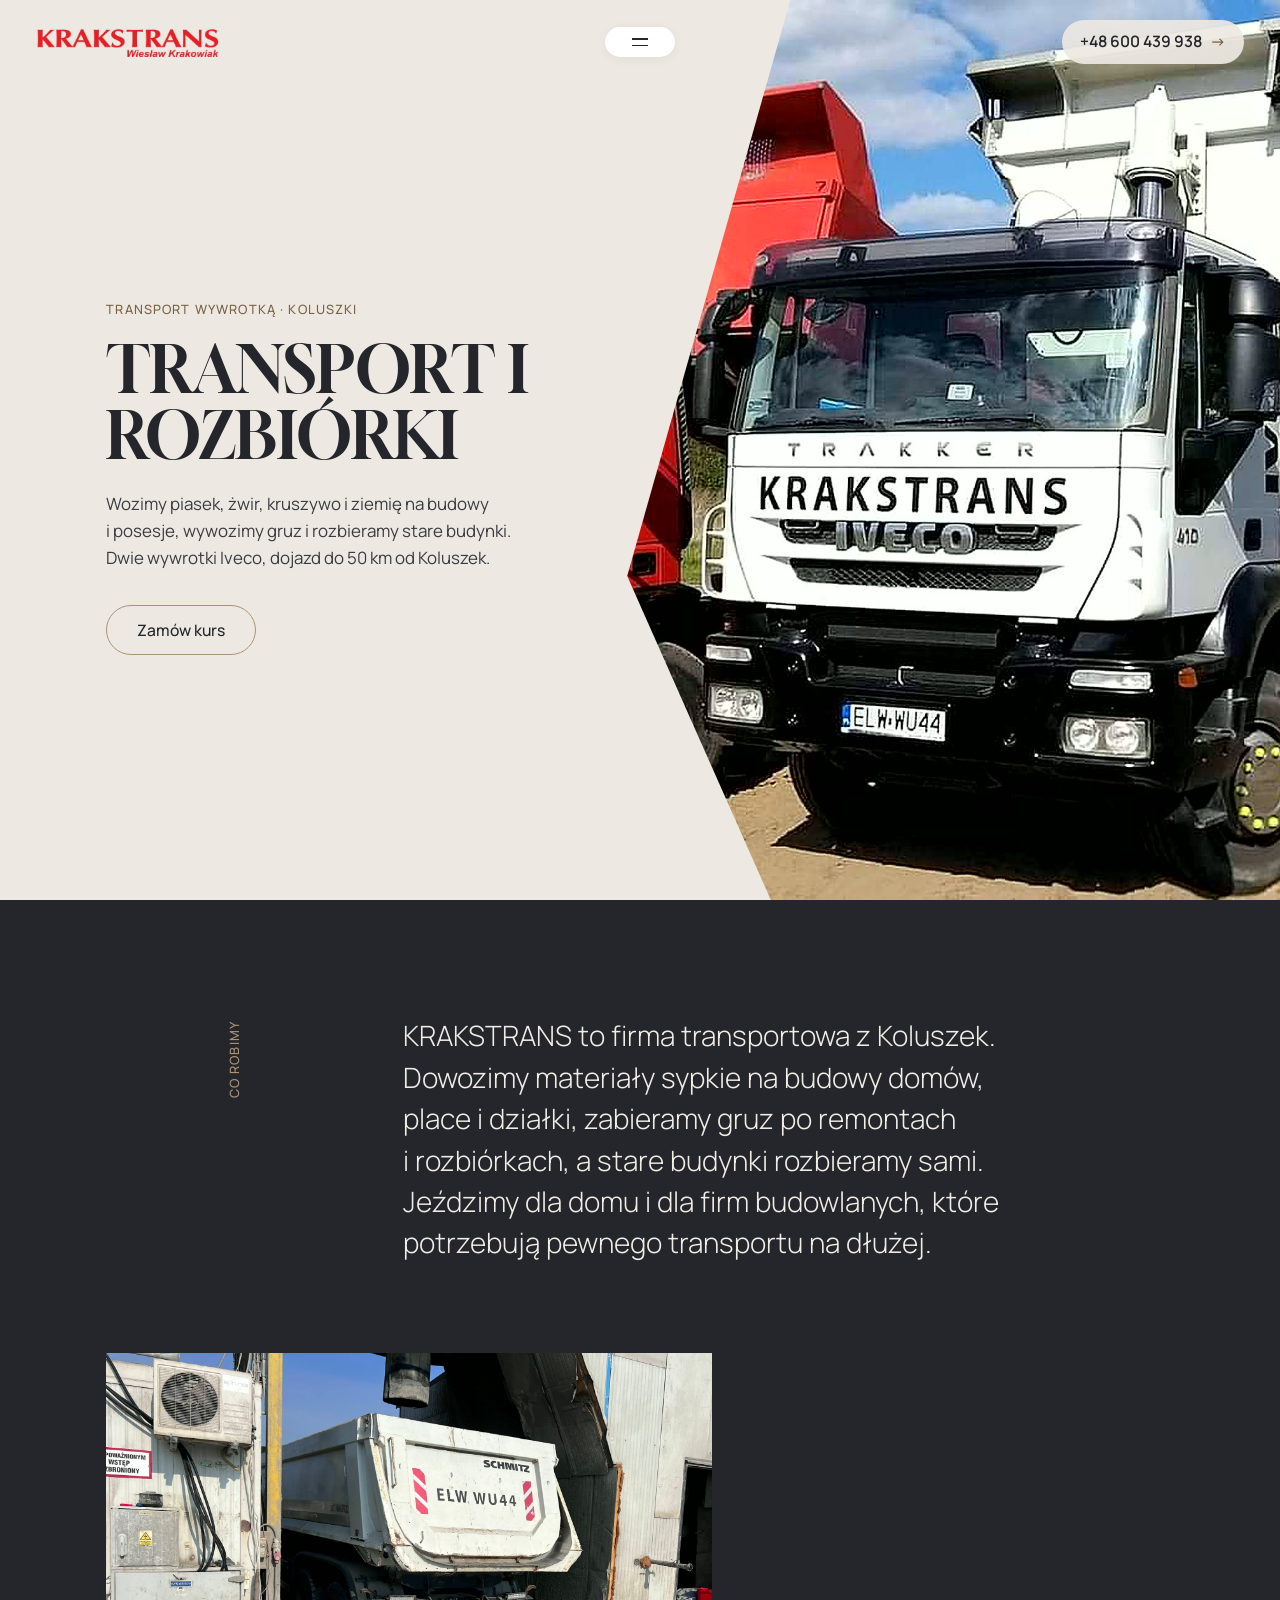
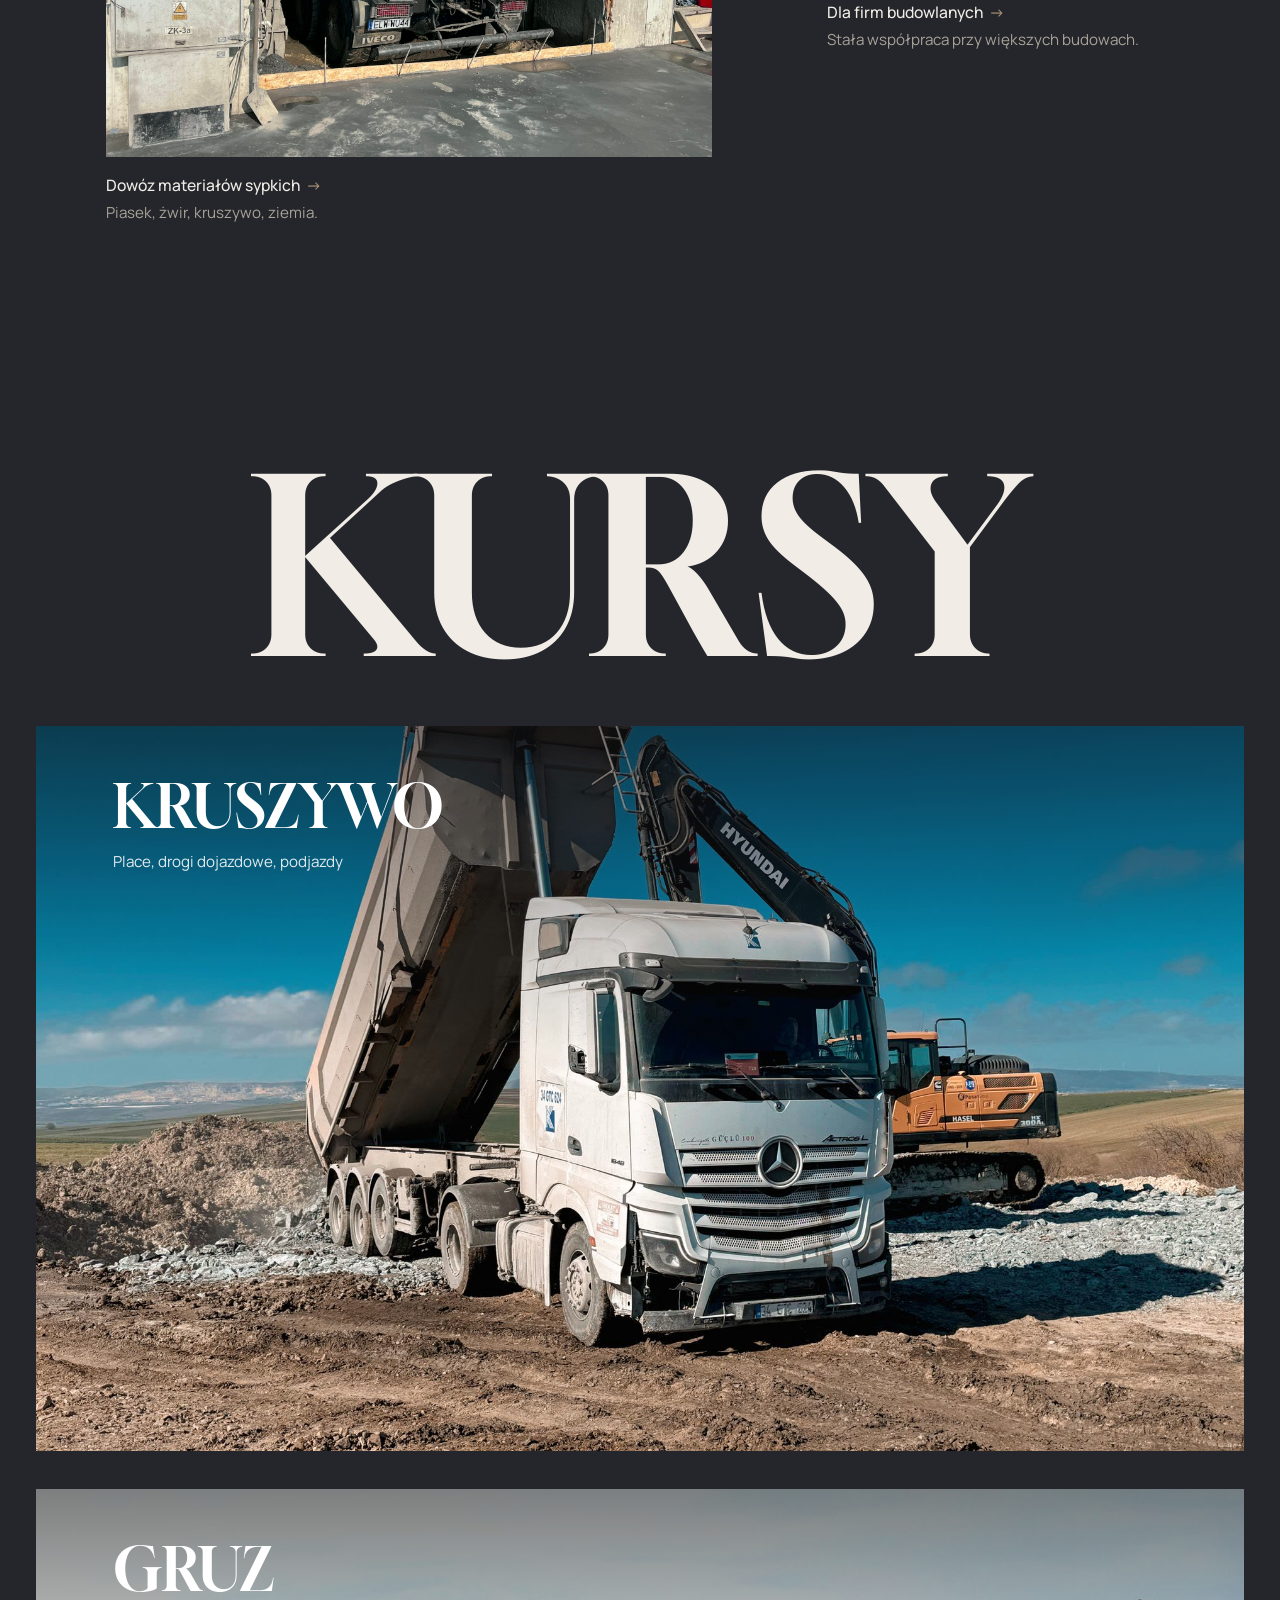
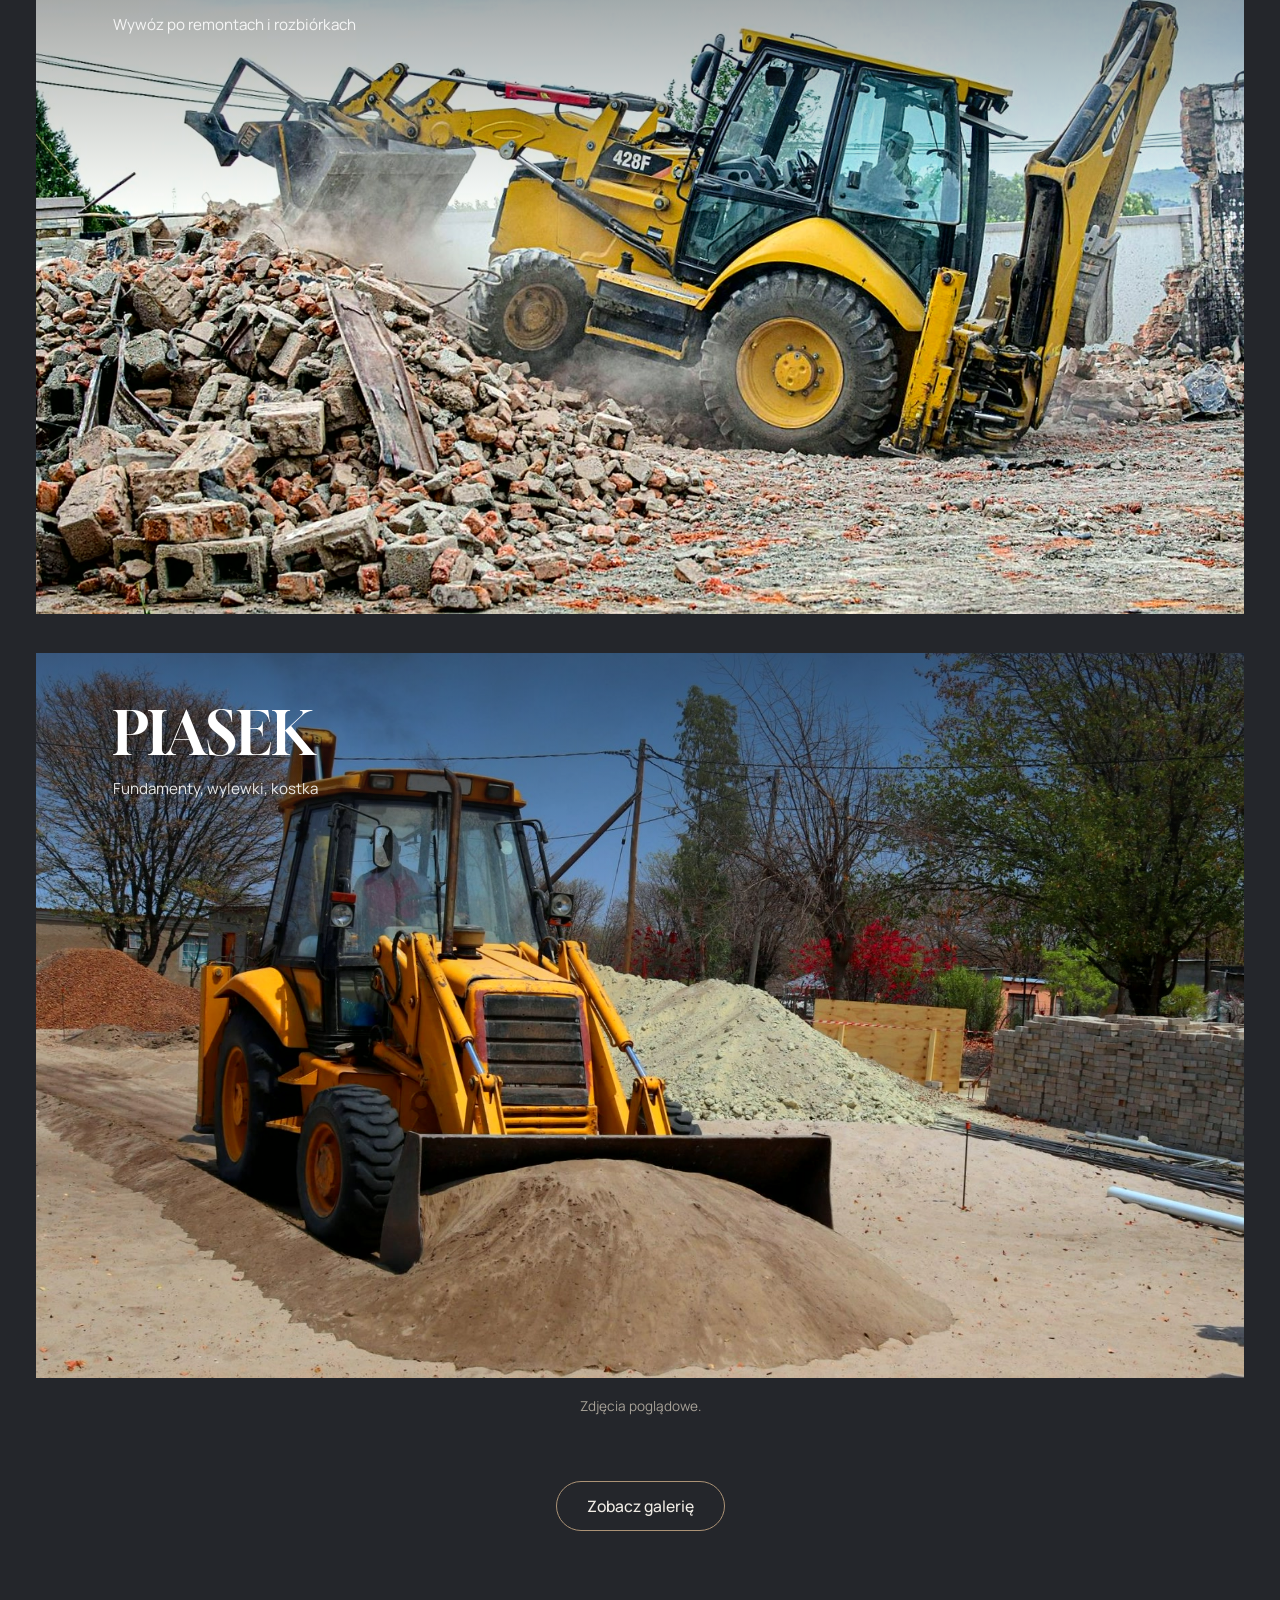
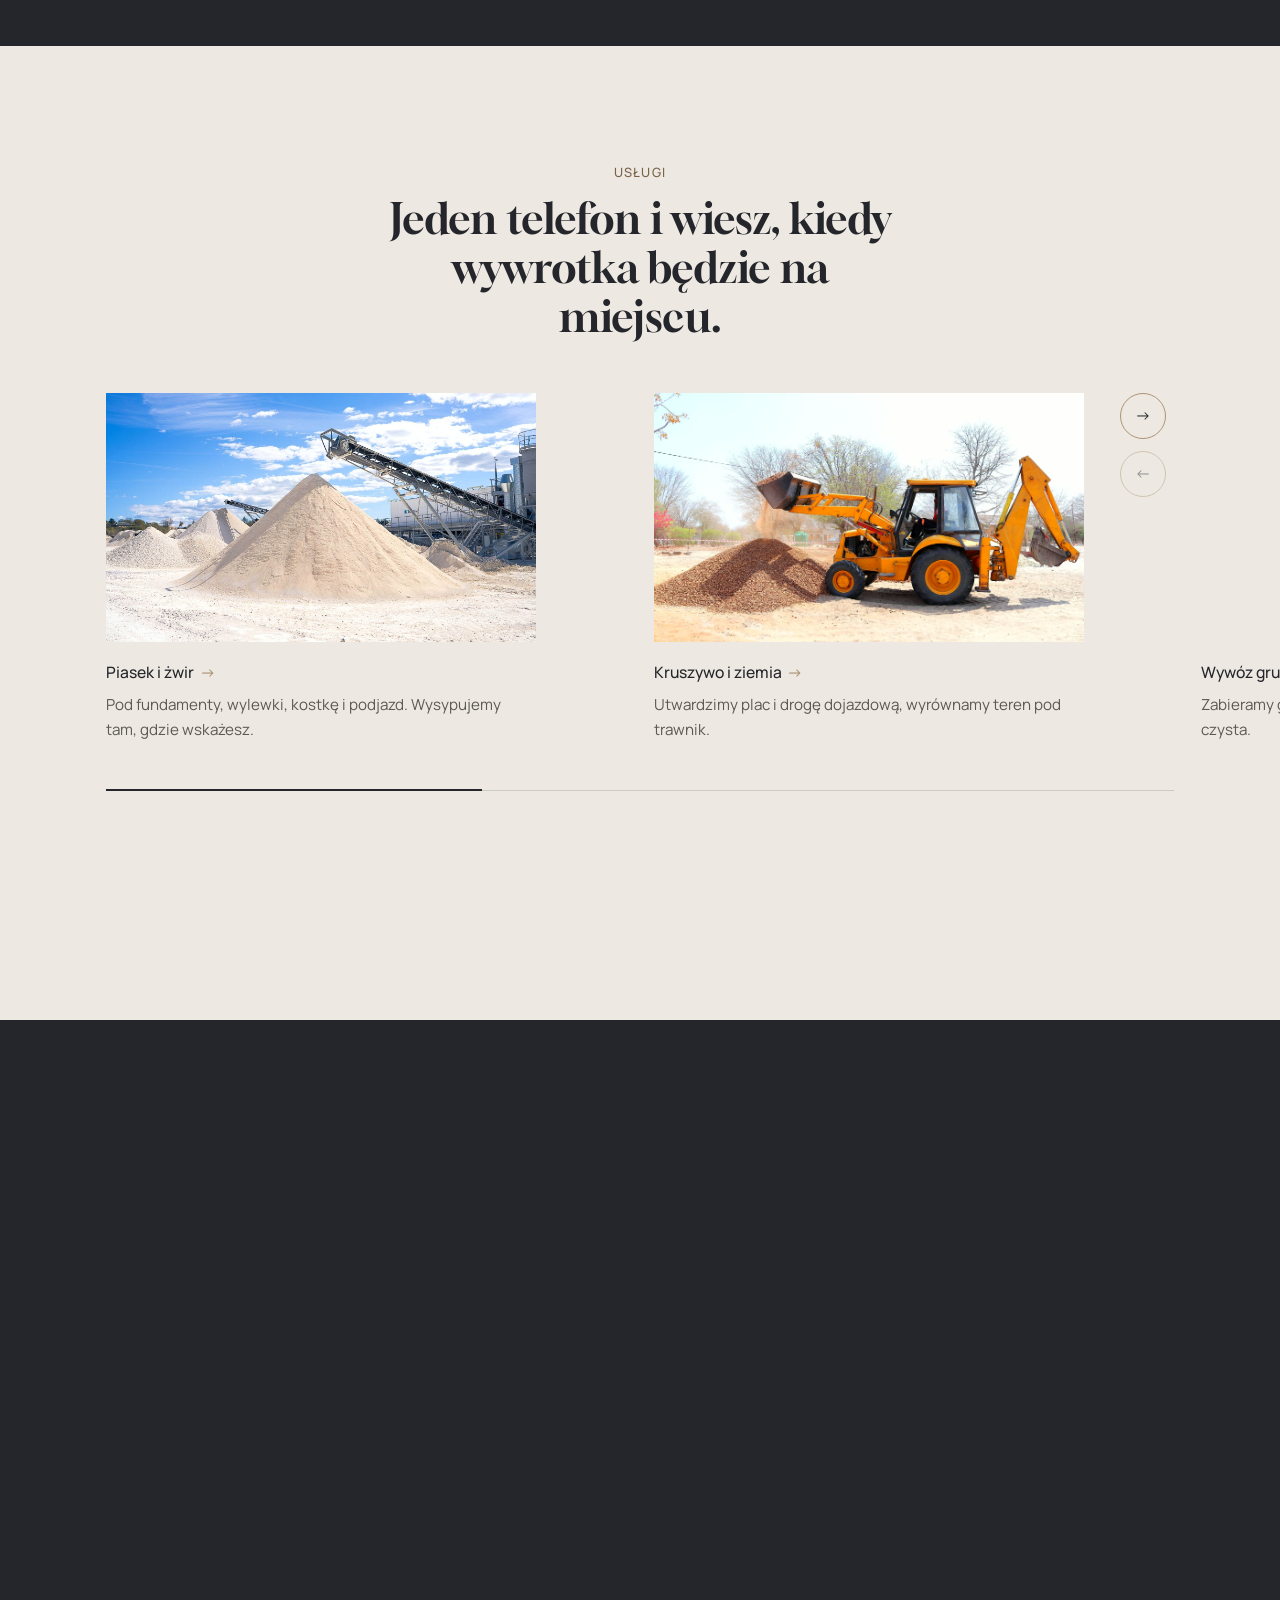
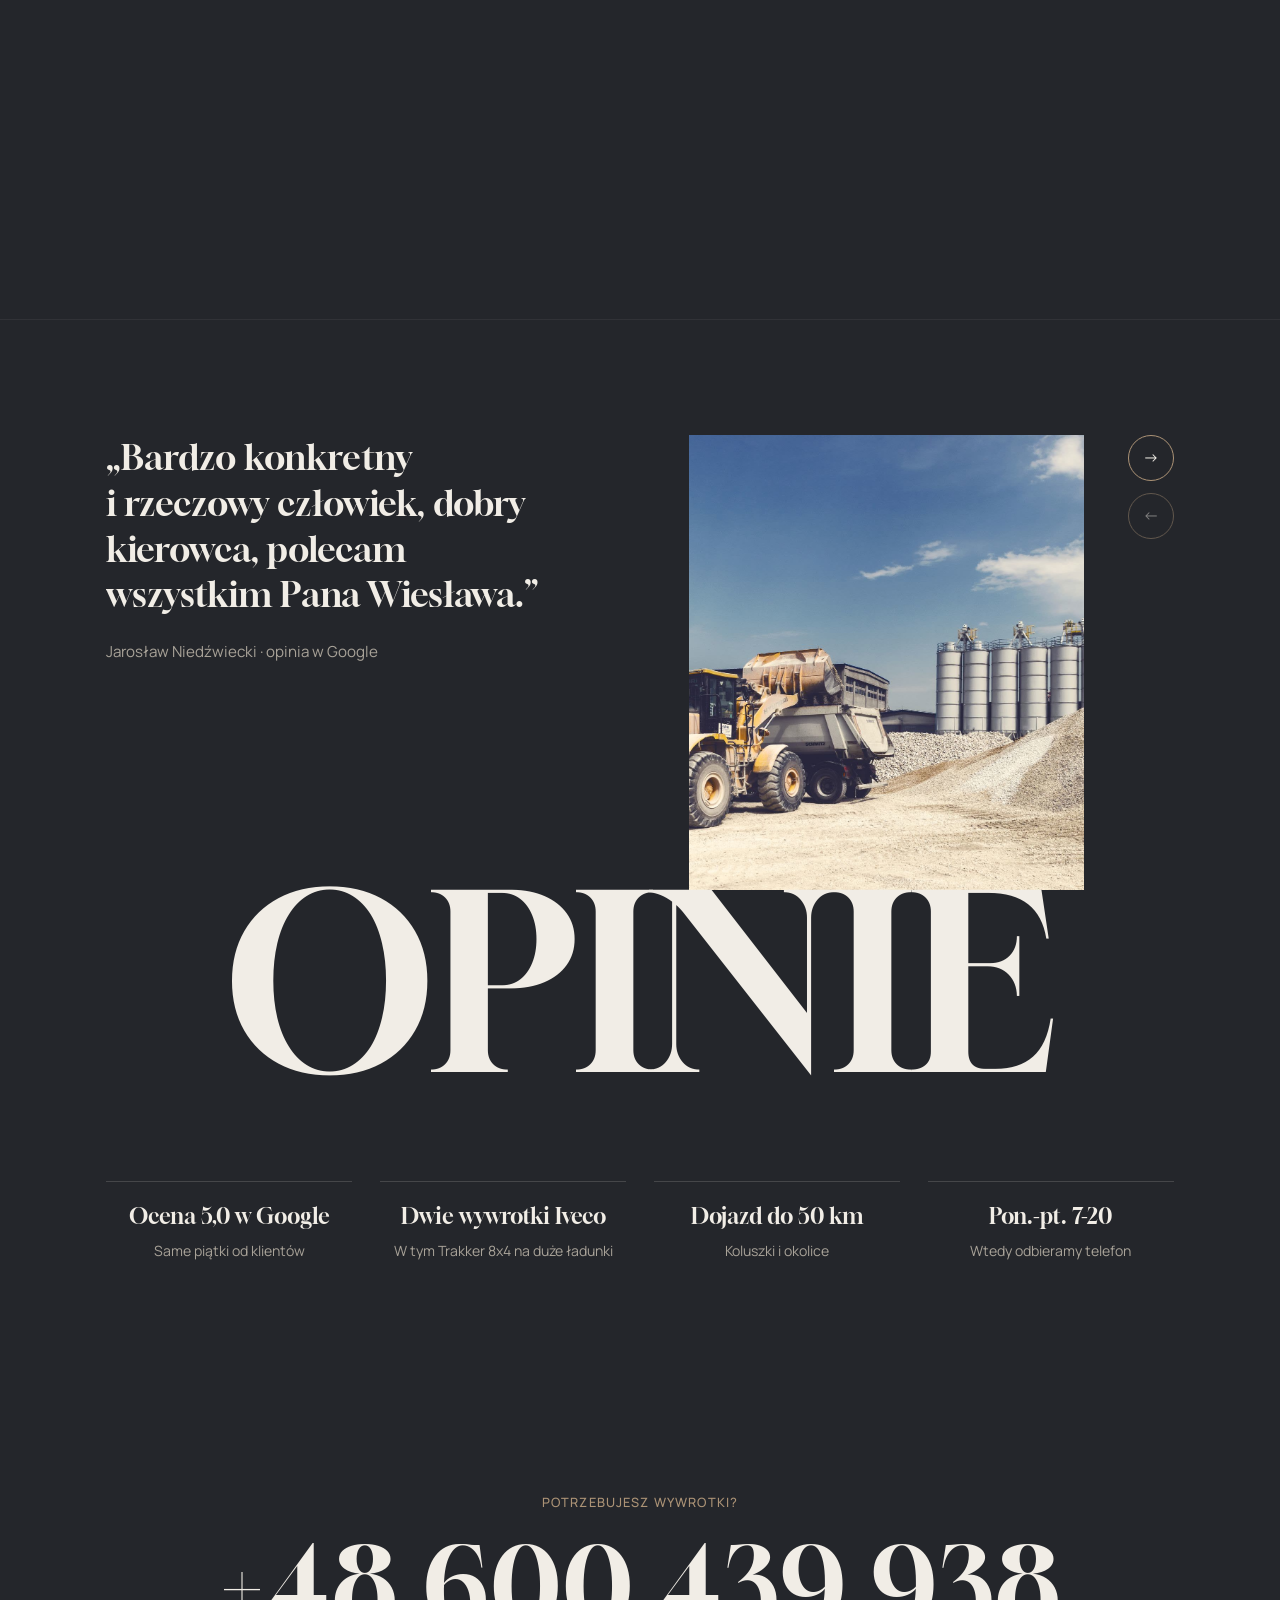
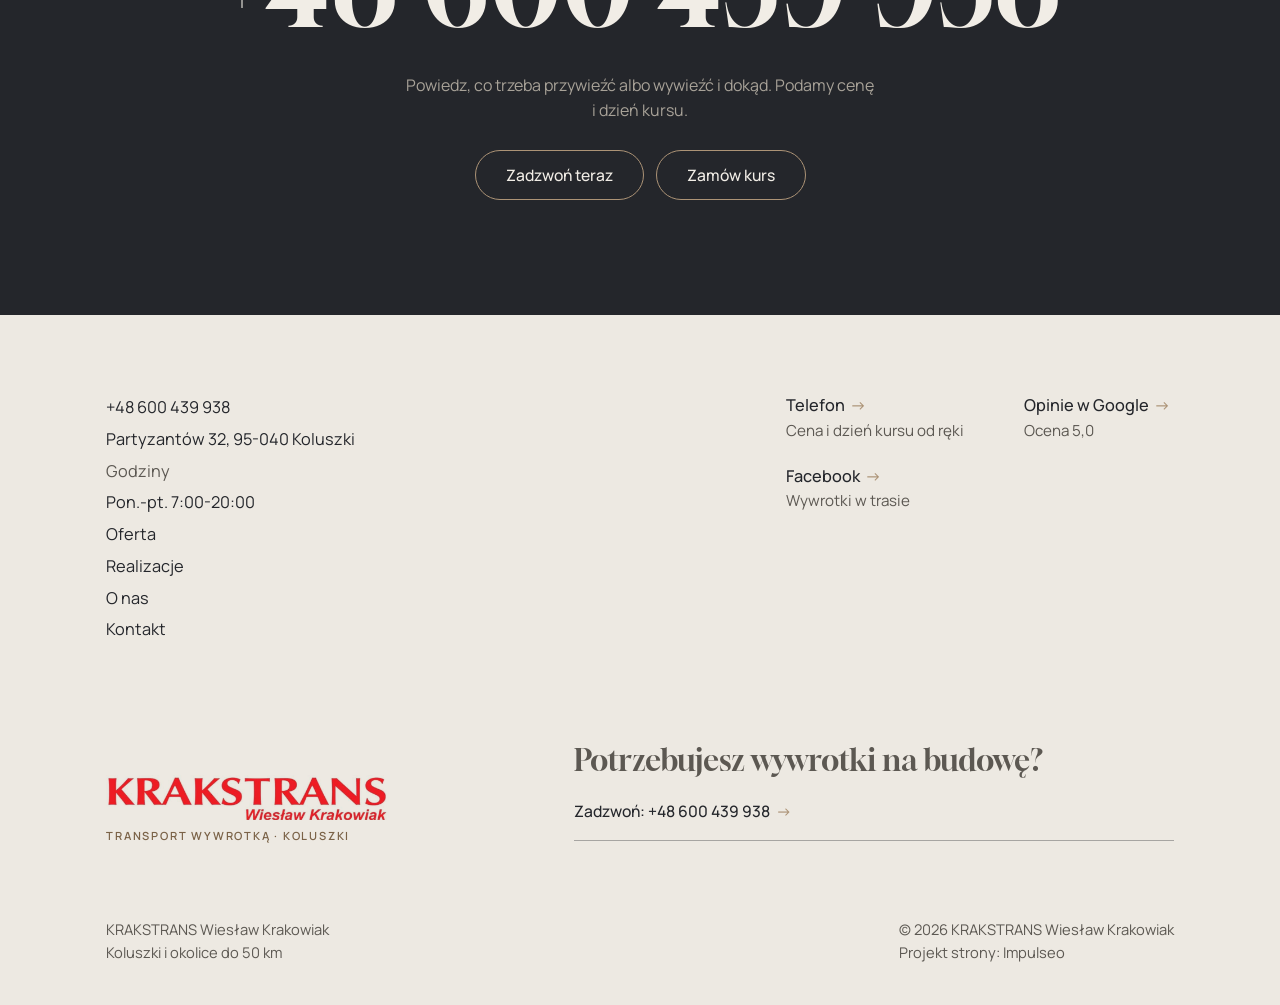
==== commit d304e60e: "[claude-edit][cmt:dc6cb734-17d5-44b9-9919-cd5fc83f7c45] przebudowa dema na układ klindworthroofing.c" ====
--- a/index.html
+++ b/index.html
@@ -2,16 +2,17 @@
 <html lang="pl">
 <head>
 <meta charset="UTF-8">
+<meta name="theme-color" content="#EDE9E2">
 <meta name="viewport" content="width=device-width, initial-scale=1.0">
-<title>KRAKSTRANS Wiesław Krakowiak · Koluszki</title>
-<meta name="description" content="KRAKSTRANS Wiesław Krakowiak, Koluszki: transport wywrotką materiałów sypkich i gruzu, rozbiórki budynków. Ocena 5,0 w Google. Pon.-pt. 7-20, tel. 600 439 938.">
+<title>KRAKSTRANS Wiesław Krakowiak · transport wywrotką i rozbiórki · Koluszki</title>
+<meta name="description" content="KRAKSTRANS Wiesław Krakowiak, Koluszki: transport wywrotką piasku, żwiru, kruszywa i ziemi, wywóz gruzu, rozbiórki. Dojazd do 50 km. Ocena 5,0 w Google. Tel. 600 439 938.">
 <link rel="canonical" href="https://kris20032.github.io/krakstrans-wieslaw-krakowiak/">
 <meta name="robots" content="noindex, nofollow">
 <meta property="og:type" content="website">
 <meta property="og:locale" content="pl_PL">
 <meta property="og:site_name" content="KRAKSTRANS Wiesław Krakowiak">
-<meta property="og:title" content="KRAKSTRANS Wiesław Krakowiak · Koluszki">
-<meta property="og:description" content="KRAKSTRANS Wiesław Krakowiak, Koluszki: transport wywrotką materiałów sypkich i gruzu, rozbiórki budynków. Ocena 5,0 w Google. Pon.-pt. 7-20, tel. 600 439 938.">
+<meta property="og:title" content="KRAKSTRANS Wiesław Krakowiak · transport wywrotką i rozbiórki · Koluszki">
+<meta property="og:description" content="KRAKSTRANS Wiesław Krakowiak, Koluszki: transport wywrotką piasku, żwiru, kruszywa i ziemi, wywóz gruzu, rozbiórki. Dojazd do 50 km. Ocena 5,0 w Google. Tel. 600 439 938.">
 <meta property="og:url" content="https://kris20032.github.io/krakstrans-wieslaw-krakowiak/">
 <meta property="og:image" content="https://kris20032.github.io/krakstrans-wieslaw-krakowiak/img/og.jpg">
 <meta property="og:image:width" content="1200">
@@ -20,186 +21,205 @@
 <script type="application/ld+json">{"@context": "https://schema.org", "@type": "LocalBusiness", "name": "KRAKSTRANS Wiesław Krakowiak", "url": "https://kris20032.github.io/krakstrans-wieslaw-krakowiak/", "telephone": "+48600439938", "image": "https://kris20032.github.io/krakstrans-wieslaw-krakowiak/img/og.jpg", "areaServed": "Koluszki", "sameAs": ["https://www.google.com/maps/place/KRAKSTRANS+Wies%C5%82aw+Krakowiak/@51.7343252,19.8242022,17z/data=!4m6!3m5!1s0x471bd55238cc8db5:0x772ce929f6acebc6!8m2!3d51.7343252!4d19.8242022!16s%2Fg%2F11pw53kmmr"]}</script>
 <link rel="preconnect" href="https://fonts.googleapis.com">
 <link rel="preconnect" href="https://fonts.gstatic.com" crossorigin>
-<link href="https://fonts.googleapis.com/css2?family=Space+Grotesk:wght@500;600;700&family=DM+Sans:opsz,wght@9..40,400;9..40,500;9..40,600&display=swap" rel="stylesheet">
-<link rel="stylesheet" href="assets/styles.css?v=0e2ba87e">
+<link href="https://fonts.googleapis.com/css2?family=Gloock&family=Manrope:wght@300;400;500;600;700&display=swap" rel="stylesheet">
+<link rel="stylesheet" href="assets/styles.css?v=20261105">
+<meta name="nb-deploy" content="58d725f1316c">
 </head>
 <body>
 
 <header class="nav">
-  <div class="wrap nav-inner">
-    <a class="brand brand-has-logo" href="index.html"><img class="brand-logo" src="img/logo.png" alt="KRAKSTRANS Wiesław Krakowiak" width="1010" height="164" decoding="async"></a>
-    <nav class="nav-links">
-      <a href="oferta.html">Oferta</a>
-      <a href="realizacje.html">Realizacje</a>
-      <a href="o-nas.html">O nas</a>
-      <a href="kontakt.html">Kontakt</a>
-      <a href="tel:+48600439938" class="btn btn-accent">Zadzwoń +48 600 439 938</a>
-    </nav>
-    <button class="nav-toggle" aria-label="Menu"><span></span><span></span><span></span></button>
-  </div>
+  <div class="nav-inner">
+    <a class="brand" href="index.html" aria-label="KRAKSTRANS Wiesław Krakowiak - strona główna"><img class="brand-logo" src="img/logo.png" alt="KRAKSTRANS Wiesław Krakowiak" width="1010" height="164" decoding="async"></a>
+    <button class="nav-toggle" aria-label="Menu" aria-controls="menu"><span></span><span></span></button>
+    <a class="nav-phone" href="tel:+48600439938">+48 600 439 938 <span class="arr">→</span></a>
+  </div>
+  <nav class="nav-links" id="menu" aria-label="Menu główne">
+    <div class="menu-inner">
+      <div class="menu-top"><span><img class="brand-logo" src="img/logo.png" alt="KRAKSTRANS Wiesław Krakowiak" width="1010" height="164" decoding="async"></span><span></span><a class="btn" href="tel:+48600439938">+48 600 439 938</a></div>
+      <div class="menu-cols">
+        <ul class="menu-main">
+          <li><a href="index.html">Start</a></li>
+          <li><a href="oferta.html">Oferta</a></li>
+          <li><a href="realizacje.html">Realizacje</a></li>
+          <li><a href="o-nas.html">O&nbsp;nas</a></li>
+          <li><a href="kontakt.html">Kontakt</a></li>
+        </ul>
+        <div class="menu-col"><p class="menu-ttl">Usługi</p><ul><li><a href="oferta.html#piasek-zwir">Piasek i&nbsp;żwir</a></li><li><a href="oferta.html#kruszywo-ziemia">Kruszywo i&nbsp;ziemia</a></li><li><a href="oferta.html#wywoz-gruzu">Wywóz gruzu</a></li><li><a href="oferta.html#rozbiorki">Rozbiórki budynków</a></li><li><a href="oferta.html#dla-firm">Dla firm budowlanych</a></li><li><a href="oferta.html#duze-ilosci">Duże ilości naraz</a></li></ul></div>
+        <div class="menu-col"><p class="menu-ttl">Kontakt</p><ul>
+          <li><a href="tel:+48600439938">+48 600 439 938</a></li>
+          <li class="muted">Partyzantów 32, Koluszki</li>
+          <li class="muted">Pon.-pt. 7:00-20:00</li>
+          <li class="muted">Dojazd do 50&nbsp;km</li>
+          <li><a href="https://www.facebook.com/profile.php?id=100054633932438" target="_blank" rel="noopener">Facebook</a></li>
+        </ul></div>
+      </div>
+    </div>
+  </nav>
 </header>
 
 <main>
-<section class="hero-fach">
-  <img class="hf-photo" src="img/hero.jpg" fetchpriority="high" data-rotate="img/g1.jpg|img/g2.jpg" alt="KRAKSTRANS Wiesław Krakowiak" width="1920" height="1285">
-  <div class="hf-panel">
-    <div class="hf-inner">
-      <span class="hf-kicker">Transport wywrotką · Koluszki</span>
-      <h1 class="hf-title">Transport sypkich <em>i rozbiórki z Koluszek</em></h1>
-      <p class="hf-lead">Wozimy materiały sypkie na budowy i posesje, wywozimy gruz i rozbieramy stare budynki.</p>
-      <a class="hf-phone" href="tel:+48600439938"><span class="hf-phone-lab">Zadzwoń teraz</span><span class="hf-phone-num"><svg class="ico-tel" width="16" height="16" viewBox="0 0 24 24" fill="none" aria-hidden="true"><path d="M6.6 10.8a15.5 15.5 0 0 0 6.6 6.6l2.2-2.2a1 1 0 0 1 1-.24 11.4 11.4 0 0 0 3.6.58 1 1 0 0 1 1 1V20a1 1 0 0 1-1 1A17 17 0 0 1 3 4a1 1 0 0 1 1-1h3.5a1 1 0 0 1 1 1c0 1.25.2 2.46.58 3.6a1 1 0 0 1-.25 1l-2.23 2.2Z" fill="currentColor"/></svg> +48 600 439 938</span></a>
-      <div class="hf-actions">
-        <a href="kontakt.html" class="btn btn-accent">Zamów kurs <span class="arr">→</span></a>
-        <a href="tel:+48600439938" class="btn btn-ghost hf-ghost">Zadzwoń +48 600 439 938</a>
-      </div>
-      <div class="hf-trust"><svg class="ico-star" width="14" height="14" viewBox="0 0 24 24" style="vertical-align:-2px" aria-hidden="true"><path d="M12 2.8l2.85 5.8 6.4.93-4.63 4.5 1.1 6.37L12 17.4l-5.72 3 1.1-6.37-4.63-4.5 6.4-.93L12 2.8Z" fill="currentColor"/></svg> Ocena 5,0 w Google</div>
-    </div>
-  </div>
-</section>
-<section class="fach-promise">
+
+<section class="banner banner--clean">
+  <div class="banner__content">
+    <span class="sub">Transport wywrotką · Koluszki</span>
+    <h1>Transport i&nbsp;rozbiórki</h1>
+    <p class="banner__txt">Wozimy piasek, żwir, kruszywo i&nbsp;ziemię na budowy i&nbsp;posesje, wywozimy gruz i&nbsp;rozbieramy stare budynki. Dwie wywrotki Iveco, dojazd do 50&nbsp;km od Koluszek.</p>
+    <div class="btns"><a class="btn" href="kontakt.html">Zamów kurs</a></div>
+  </div>
+  <figure class="hero-img banner__img"><img src="img/hero.jpg" alt="Dwie wywrotki Iveco z napisem KRAKSTRANS" fetchpriority="high" width="1920" height="1285"></figure>
+</section>
+
+<section class="bg-ink pv">
   <div class="wrap">
-    <ul class="fp-row reveal"><li>Baza w Koluszkach</li><li>Dwie wywrotki Iveco</li><li>Pon.-pt. 7-20</li></ul>
-  </div>
-</section>
-<section class="opinie-mini" aria-label="Opinie klientów">
-  <div class="wrap">
-    <div class="om-row">
-      <div class="om-item reveal"><blockquote>„Bardzo konkretny i rzeczowy człowiek, dobry kierowca, polecam wszystkim Pana Wiesława.”</blockquote><span class="om-autor">Jarosław Niedźwiecki</span></div>
-      <div class="om-item reveal"><blockquote>„Firma bezkonkurencyjna w ilości przewożonych materiałów.”</blockquote><span class="om-autor">Krzysztof Sitkowski</span></div>
-      <div class="om-item reveal"><blockquote>„Firma w 100% godna polecenia.”</blockquote><span class="om-autor">Anna Sitkowska</span></div>
-    </div>
-  </div>
-</section>
-<section class="gateways-band">
-  <div class="wrap">
-    <div class="gateways">
-      <a href="oferta.html" class="gateway reveal"><img src="img/about.jpg" alt="Dowóz piasku i żwiru" loading="lazy" width="1904" height="1390" decoding="async"><span class="g-ttl">Dowóz piasku i żwiru</span></a>
-      <a href="oferta.html" class="gateway reveal"><img src="img/g2.jpg" alt="Kruszywo i ziemia" loading="lazy" width="1880" height="1253" decoding="async"><span class="g-ttl">Kruszywo i ziemia</span></a>
-      <a href="oferta.html" class="gateway reveal"><img src="img/g4.jpg" alt="Wywóz gruzu" loading="lazy" width="1786" height="1136" decoding="async"><span class="g-ttl">Wywóz gruzu</span></a>
-    </div>
-  </div>
-</section>
-<section class="proces proces-os fachowcy">
-  <div class="wrap proc-grid">
-    <div class="proc-side">
-      <div class="head reveal">
-        <span class="eyebrow">Jak pracujemy</span>
-        <h2>Wiesz, na czym stoisz - na każdym etapie</h2>
-        <p>Od pierwszego telefonu do odbioru roboty - krok po kroku.</p>
-      </div>
-      <div class="proc-count" aria-hidden="true"><span class="pc-cur">01</span><span class="pc-all">/ 04</span></div>
-      <div class="proc-bar" aria-hidden="true"><i></i></div>
-      <p class="proc-now" aria-hidden="true">Telefon</p>
-    </div>
-    <ol class="proces-line">
-      <li class="reveal"><span class="pno">01</span><h3>Telefon</h3><p>Mówisz, co trzeba przewieźć albo rozebrać i gdzie.</p></li>
-      <li class="reveal"><span class="pno">02</span><h3>Cena i dzień</h3><p>Pytamy o ilość i dojazd, podajemy cenę i termin kursu.</p></li>
-      <li class="reveal"><span class="pno">03</span><h3>Kurs</h3><p>Przyjeżdżamy o umówionej porze i wysypujemy tam, gdzie wskażesz.</p></li>
-      <li class="reveal"><span class="pno">04</span><h3>Gotowe</h3><p>Materiał leży na miejscu albo gruz jest już wywieziony z posesji.</p></li>
-    </ol>
-  </div>
-</section>
-<section>
-  <div class="wrap">
-    <div class="head reveal">
-      <span class="eyebrow">Realizacje</span>
-      <h2>Wywrotka w pracy</h2>
-      <p>Rodzaje prac, które wykonujemy: dowóz kruszywa i piasku, wywóz gruzu, rozbiórki.</p>
-    </div>
-    <div class="gallery">
-      <div class="tile t-two3 reveal"><img src="img/g3.jpg" alt="KRAKSTRANS Wiesław Krakowiak" loading="lazy" width="1600" height="1066" decoding="async"></div>
-      <div class="tile t-third reveal"><img src="img/g5.jpg" alt="KRAKSTRANS Wiesław Krakowiak" loading="lazy" width="1506" height="946" decoding="async"></div>
-      <div class="tile t-third reveal"><img src="img/g6.jpg" alt="KRAKSTRANS Wiesław Krakowiak" loading="lazy" width="1880" height="1253" decoding="async"></div>
-      <div class="tile t-third reveal"><img src="img/g7.jpg" alt="KRAKSTRANS Wiesław Krakowiak" loading="lazy" width="1786" height="1136" decoding="async"></div>
-      <div class="tile t-third reveal"><img src="img/g8.jpg" alt="KRAKSTRANS Wiesław Krakowiak" loading="lazy" width="1880" height="1253" decoding="async"></div>
-    </div>
-    <div style="margin-top:var(--space-7)" class="reveal"><a href="realizacje.html" class="btn btn-accent">Pełna galeria <span class="arr">→</span></a></div>
-  </div>
-</section>
-<section class="fach-uslugi">
-  <div class="wrap">
-    <div class="head reveal">
-      <span class="eyebrow">Co robimy</span>
-      <h2>Transport wywrotką i rozbiórki</h2>
-      <p>Roboty, które wykonuję regularnie - rozpisane razem z cenami.</p>
-    </div>
-    <ul class="fu-list">
-      <li class="fu-row reveal"><div class="fu-name">Dowóz piasku i żwiru</div><div class="fu-desc">Piasek pod fundamenty, wylewki i kostkę, żwir pod podjazd i drenaż. Wysypujemy w miejscu, które wskażesz na działce.</div><a class="fu-cta" href="kontakt.html">Wycena <span class="arr">→</span></a></li>
-      <li class="fu-row reveal"><div class="fu-name">Kruszywo i ziemia</div><div class="fu-desc">Kruszywo pod utwardzenie placu i drogi dojazdowej, ziemia do wyrównania terenu i pod trawnik.</div><a class="fu-cta" href="kontakt.html">Wycena <span class="arr">→</span></a></li>
-      <li class="fu-row reveal"><div class="fu-name">Wywóz gruzu</div><div class="fu-desc">Gruz po remoncie, skuciu tynków i rozbiórce zabieramy z posesji i wywozimy.</div><a class="fu-cta" href="kontakt.html">Wycena <span class="arr">→</span></a></li>
-      <li class="fu-row reveal"><div class="fu-name">Rozbiórki budynków</div><div class="fu-desc">Rozbieramy stare budynki gospodarcze, szopy i domy, a gruz od razu ładujemy na wywrotkę.</div><a class="fu-cta" href="kontakt.html">Wycena <span class="arr">→</span></a></li>
-      <li class="fu-row reveal"><div class="fu-name">Dla budów i dla domu</div><div class="fu-desc">Wozimy materiał na budowy domów, dla ekip budowlanych i brukarzy, a także do zwykłego remontu na posesji.</div><a class="fu-cta" href="kontakt.html">Wycena <span class="arr">→</span></a></li>
-      <li class="fu-row reveal"><div class="fu-name">Duże ilości naraz</div><div class="fu-desc">Biała Iveco Trakker 8x4 bierze duży ładunek, więc przy większej budowie wystarczy mniej kursów.</div><a class="fu-cta" href="kontakt.html">Wycena <span class="arr">→</span></a></li>
-    </ul>
-    <div style="margin-top:var(--space-7)" class="reveal"><a href="oferta.html" class="btn btn-ghost">Pełna oferta <span class="arr">→</span></a></div>
-  </div>
-</section>
-<section class="stopklatka" aria-hidden="true">
-  <div class="stk-bg" style="background-image:url(img/g9.jpg)"></div>
-</section>
-<section class="opinie">
-  <div class="wrap">
-    <div class="head center reveal">
-      <span class="eyebrow">Opinie</span>
-      <h2>Co mówią klienci</h2>
-    </div>
-    <p class="op-meta reveal"><span class="g-badge"><svg class="gb-ico" viewBox="0 0 24 24" width="18" height="18" aria-hidden="true"><path fill="#4285F4" d="M22.56 12.25c0-.78-.07-1.53-.2-2.25H12v4.26h5.92c-.26 1.37-1.04 2.53-2.21 3.31v2.77h3.57c2.08-1.92 3.28-4.74 3.28-8.09z"/><path fill="#34A853" d="M12 23c2.97 0 5.46-.98 7.28-2.66l-3.57-2.77c-.98.66-2.23 1.06-3.71 1.06-2.86 0-5.29-1.93-6.16-4.53H2.18v2.84C3.99 20.53 7.7 23 12 23z"/><path fill="#FBBC05" d="M5.84 14.09c-.22-.66-.35-1.36-.35-2.09s.13-1.43.35-2.09V7.07H2.18C1.43 8.55 1 10.22 1 12s.43 3.45 1.18 4.93l2.85-2.22.81-.62z"/><path fill="#EA4335" d="M12 5.38c1.62 0 3.06.56 4.21 1.64l3.15-3.15C17.45 2.09 14.97 1 12 1 7.7 1 3.99 3.47 2.18 7.07l3.66 2.84c.87-2.6 3.3-4.53 6.16-4.53z"/></svg><b class="gb-ocena">5,0</b><svg class="gb-stars" viewBox="0 0 90 18" width="74" height="14.8" aria-hidden="true"><g fill="currentColor" opacity=".26"><path transform="translate(0,0)" d="M9 1.6l2.2 4.46 4.92.72-3.56 3.47.84 4.9L9 12.74l-4.4 2.31.84-4.9L1.88 6.68l4.92-.72L9 1.6Z"/><path transform="translate(18,0)" d="M9 1.6l2.2 4.46 4.92.72-3.56 3.47.84 4.9L9 12.74l-4.4 2.31.84-4.9L1.88 6.68l4.92-.72L9 1.6Z"/><path transform="translate(36,0)" d="M9 1.6l2.2 4.46 4.92.72-3.56 3.47.84 4.9L9 12.74l-4.4 2.31.84-4.9L1.88 6.68l4.92-.72L9 1.6Z"/><path transform="translate(54,0)" d="M9 1.6l2.2 4.46 4.92.72-3.56 3.47.84 4.9L9 12.74l-4.4 2.31.84-4.9L1.88 6.68l4.92-.72L9 1.6Z"/><path transform="translate(72,0)" d="M9 1.6l2.2 4.46 4.92.72-3.56 3.47.84 4.9L9 12.74l-4.4 2.31.84-4.9L1.88 6.68l4.92-.72L9 1.6Z"/></g><clipPath id="gs1000"><rect x="0" y="0" width="90.0" height="18"/></clipPath><g fill="#FBBC04" clip-path="url(#gs1000)"><path transform="translate(0,0)" d="M9 1.6l2.2 4.46 4.92.72-3.56 3.47.84 4.9L9 12.74l-4.4 2.31.84-4.9L1.88 6.68l4.92-.72L9 1.6Z"/><path transform="translate(18,0)" d="M9 1.6l2.2 4.46 4.92.72-3.56 3.47.84 4.9L9 12.74l-4.4 2.31.84-4.9L1.88 6.68l4.92-.72L9 1.6Z"/><path transform="translate(36,0)" d="M9 1.6l2.2 4.46 4.92.72-3.56 3.47.84 4.9L9 12.74l-4.4 2.31.84-4.9L1.88 6.68l4.92-.72L9 1.6Z"/><path transform="translate(54,0)" d="M9 1.6l2.2 4.46 4.92.72-3.56 3.47.84 4.9L9 12.74l-4.4 2.31.84-4.9L1.88 6.68l4.92-.72L9 1.6Z"/><path transform="translate(72,0)" d="M9 1.6l2.2 4.46 4.92.72-3.56 3.47.84 4.9L9 12.74l-4.4 2.31.84-4.9L1.88 6.68l4.92-.72L9 1.6Z"/></g></svg><span class="gb-txt">w Google</span></span></p>
-    <p class="op-meta reveal"><a class="op-google" href="https://www.google.com/maps/place/KRAKSTRANS+Wies%C5%82aw+Krakowiak/@51.7343252,19.8242022,17z/data=!4m6!3m5!1s0x471bd55238cc8db5:0x772ce929f6acebc6!8m2!3d51.7343252!4d19.8242022!16s%2Fg%2F11pw53kmmr" target="_blank" rel="noopener"><svg class="op-g-ico" viewBox="0 0 24 24" width="17" height="17" aria-hidden="true"><path fill="#4285F4" d="M22.56 12.25c0-.78-.07-1.53-.2-2.25H12v4.26h5.92c-.26 1.37-1.04 2.53-2.21 3.31v2.77h3.57c2.08-1.92 3.28-4.74 3.28-8.09z"/><path fill="#34A853" d="M12 23c2.97 0 5.46-.98 7.28-2.66l-3.57-2.77c-.98.66-2.23 1.06-3.71 1.06-2.86 0-5.29-1.93-6.16-4.53H2.18v2.84C3.99 20.53 7.7 23 12 23z"/><path fill="#FBBC05" d="M5.84 14.09c-.22-.66-.35-1.36-.35-2.09s.13-1.43.35-2.09V7.07H2.18C1.43 8.55 1 10.22 1 12s.43 3.45 1.18 4.93l2.85-2.22.81-.62z"/><path fill="#EA4335" d="M12 5.38c1.62 0 3.06.56 4.21 1.64l3.15-3.15C17.45 2.09 14.97 1 12 1 7.7 1 3.99 3.47 2.18 7.07l3.66 2.84c.87-2.6 3.3-4.53 6.16-4.53z"/></svg><span>Zobacz opinie w Google</span><span class="arr">→</span></a></p>
-    <div class="opinie-grid">
-      <figure class="op-card reveal"><span class="op-star"><svg class="ico-star" width="14" height="14" viewBox="0 0 24 24" style="vertical-align:-2px" aria-hidden="true"><path d="M12 2.8l2.85 5.8 6.4.93-4.63 4.5 1.1 6.37L12 17.4l-5.72 3 1.1-6.37-4.63-4.5 6.4-.93L12 2.8Z" fill="currentColor"/></svg><svg class="ico-star" width="14" height="14" viewBox="0 0 24 24" style="vertical-align:-2px" aria-hidden="true"><path d="M12 2.8l2.85 5.8 6.4.93-4.63 4.5 1.1 6.37L12 17.4l-5.72 3 1.1-6.37-4.63-4.5 6.4-.93L12 2.8Z" fill="currentColor"/></svg><svg class="ico-star" width="14" height="14" viewBox="0 0 24 24" style="vertical-align:-2px" aria-hidden="true"><path d="M12 2.8l2.85 5.8 6.4.93-4.63 4.5 1.1 6.37L12 17.4l-5.72 3 1.1-6.37-4.63-4.5 6.4-.93L12 2.8Z" fill="currentColor"/></svg><svg class="ico-star" width="14" height="14" viewBox="0 0 24 24" style="vertical-align:-2px" aria-hidden="true"><path d="M12 2.8l2.85 5.8 6.4.93-4.63 4.5 1.1 6.37L12 17.4l-5.72 3 1.1-6.37-4.63-4.5 6.4-.93L12 2.8Z" fill="currentColor"/></svg><svg class="ico-star" width="14" height="14" viewBox="0 0 24 24" style="vertical-align:-2px" aria-hidden="true"><path d="M12 2.8l2.85 5.8 6.4.93-4.63 4.5 1.1 6.37L12 17.4l-5.72 3 1.1-6.37-4.63-4.5 6.4-.93L12 2.8Z" fill="currentColor"/></svg></span><blockquote>Bardzo konkretny i rzeczowy człowiek, dobry kierowca, polecam wszystkim Pana Wiesława.</blockquote><span class="op-autor">Jarosław Niedźwiecki</span></figure>
-      <figure class="op-card reveal"><span class="op-star"><svg class="ico-star" width="14" height="14" viewBox="0 0 24 24" style="vertical-align:-2px" aria-hidden="true"><path d="M12 2.8l2.85 5.8 6.4.93-4.63 4.5 1.1 6.37L12 17.4l-5.72 3 1.1-6.37-4.63-4.5 6.4-.93L12 2.8Z" fill="currentColor"/></svg><svg class="ico-star" width="14" height="14" viewBox="0 0 24 24" style="vertical-align:-2px" aria-hidden="true"><path d="M12 2.8l2.85 5.8 6.4.93-4.63 4.5 1.1 6.37L12 17.4l-5.72 3 1.1-6.37-4.63-4.5 6.4-.93L12 2.8Z" fill="currentColor"/></svg><svg class="ico-star" width="14" height="14" viewBox="0 0 24 24" style="vertical-align:-2px" aria-hidden="true"><path d="M12 2.8l2.85 5.8 6.4.93-4.63 4.5 1.1 6.37L12 17.4l-5.72 3 1.1-6.37-4.63-4.5 6.4-.93L12 2.8Z" fill="currentColor"/></svg><svg class="ico-star" width="14" height="14" viewBox="0 0 24 24" style="vertical-align:-2px" aria-hidden="true"><path d="M12 2.8l2.85 5.8 6.4.93-4.63 4.5 1.1 6.37L12 17.4l-5.72 3 1.1-6.37-4.63-4.5 6.4-.93L12 2.8Z" fill="currentColor"/></svg><svg class="ico-star" width="14" height="14" viewBox="0 0 24 24" style="vertical-align:-2px" aria-hidden="true"><path d="M12 2.8l2.85 5.8 6.4.93-4.63 4.5 1.1 6.37L12 17.4l-5.72 3 1.1-6.37-4.63-4.5 6.4-.93L12 2.8Z" fill="currentColor"/></svg></span><blockquote>Firma bezkonkurencyjna w ilości przewożonych materiałów.</blockquote><span class="op-autor">Krzysztof Sitkowski</span></figure>
-      <figure class="op-card reveal"><span class="op-star"><svg class="ico-star" width="14" height="14" viewBox="0 0 24 24" style="vertical-align:-2px" aria-hidden="true"><path d="M12 2.8l2.85 5.8 6.4.93-4.63 4.5 1.1 6.37L12 17.4l-5.72 3 1.1-6.37-4.63-4.5 6.4-.93L12 2.8Z" fill="currentColor"/></svg><svg class="ico-star" width="14" height="14" viewBox="0 0 24 24" style="vertical-align:-2px" aria-hidden="true"><path d="M12 2.8l2.85 5.8 6.4.93-4.63 4.5 1.1 6.37L12 17.4l-5.72 3 1.1-6.37-4.63-4.5 6.4-.93L12 2.8Z" fill="currentColor"/></svg><svg class="ico-star" width="14" height="14" viewBox="0 0 24 24" style="vertical-align:-2px" aria-hidden="true"><path d="M12 2.8l2.85 5.8 6.4.93-4.63 4.5 1.1 6.37L12 17.4l-5.72 3 1.1-6.37-4.63-4.5 6.4-.93L12 2.8Z" fill="currentColor"/></svg><svg class="ico-star" width="14" height="14" viewBox="0 0 24 24" style="vertical-align:-2px" aria-hidden="true"><path d="M12 2.8l2.85 5.8 6.4.93-4.63 4.5 1.1 6.37L12 17.4l-5.72 3 1.1-6.37-4.63-4.5 6.4-.93L12 2.8Z" fill="currentColor"/></svg><svg class="ico-star" width="14" height="14" viewBox="0 0 24 24" style="vertical-align:-2px" aria-hidden="true"><path d="M12 2.8l2.85 5.8 6.4.93-4.63 4.5 1.1 6.37L12 17.4l-5.72 3 1.1-6.37-4.63-4.5 6.4-.93L12 2.8Z" fill="currentColor"/></svg></span><blockquote>Firma w 100% godna polecenia.</blockquote><span class="op-autor">Anna Sitkowska</span></figure>
-    </div>
-  </div>
-</section>
-<section class="cta">
-  <div class="wrap">
-    <div class="reveal">
-      <span class="eyebrow">Współpraca</span>
-      <h2>Potrzebujesz wywrotki?</h2>
-      <p>Jeden telefon i przyjedziemy zobaczyć zakres. Wycena nic nie kosztuje.</p>
-    </div>
-    <div class="cta-actions reveal">
-      <a href="kontakt.html" class="btn btn-light">Zamów kurs <span class="arr">→</span></a>
-      <a href="tel:+48600439938" class="btn btn-ghost btn-ghost-cta">+48 600 439 938</a>
-    </div>
+    <div class="intro reveal">
+      <span class="sub vlabel">Co robimy</span>
+      <div>
+        <p class="intro__txt">KRAKSTRANS to firma transportowa z&nbsp;Koluszek. Dowozimy materiały sypkie na budowy domów, place i&nbsp;działki, zabieramy gruz po remontach i&nbsp;rozbiórkach, a&nbsp;stare budynki rozbieramy sami. Jeździmy dla domu i&nbsp;dla firm budowlanych, które potrzebują pewnego transportu na dłużej.</p>
+      </div>
+    </div>
+    <div class="duo">
+      <div class="duo__item reveal">
+        <figure><a href="oferta.html#piasek-zwir"><img src="img/about.jpg" alt="Wywrotka KRAKSTRANS przy załadunku" width="1904" height="1390" decoding="async"></a></figure>
+        <div class="duo__cap"><a class="lnk" href="oferta.html#piasek-zwir">Dowóz materiałów sypkich <span class="arr">→</span></a><span class="foot-note">Piasek, żwir, kruszywo, ziemia.</span></div>
+      </div>
+      <div class="duo__item reveal">
+        <figure><a href="oferta.html#dla-firm"><img src="img/g12.jpg" alt="Koparka ładuje kruszywo na wywrotkę" width="1920" height="1440" decoding="async"></a></figure>
+        <div class="duo__cap"><a class="lnk" href="oferta.html#dla-firm">Dla firm budowlanych <span class="arr">→</span></a><span class="foot-note">Stała współpraca przy większych budowach.</span></div>
+      </div>
+    </div>
+  </div>
+</section>
+
+<section class="bg-ink pv">
+  <h2 class="huge huge--fit6 reveal">Kursy</h2>
+  <div class="wrap-s">
+    <div class="projects">
+      <a class="project reveal" href="oferta.html#kruszywo-ziemia"><img src="img/g13.jpg" alt="Wywrotka zsypuje kruszywo na budowie" loading="lazy" width="1920" height="1440" decoding="async"><h3 class="project__title">Kruszywo</h3><span class="project__meta">Place, drogi dojazdowe, podjazdy</span></a>
+      <a class="project reveal" href="oferta.html#wywoz-gruzu"><img src="img/g5.jpg" alt="Gruz po rozbiórce" loading="lazy" width="1506" height="946" decoding="async"><h3 class="project__title">Gruz</h3><span class="project__meta">Wywóz po remontach i&nbsp;rozbiórkach</span></a>
+      <a class="project reveal" href="oferta.html#piasek-zwir"><img src="img/g7.jpg" alt="Piasek na placu budowy" loading="lazy" width="1786" height="1136" decoding="async"><h3 class="project__title">Piasek</h3><span class="project__meta">Fundamenty, wylewki, kostka</span></a>
+    </div>
+    <p class="note">Zdjęcia poglądowe.</p>
+    <div class="center mt-m reveal"><a class="btn" href="realizacje.html">Zobacz galerię</a></div>
+  </div>
+</section>
+
+<section class="bg-paper pv">
+  <div class="wrap sec-head reveal">
+    <span class="sub">Usługi</span>
+    <h2>Jeden telefon i&nbsp;wiesz, kiedy wywrotka będzie na miejscu.</h2>
+  </div>
+  <div class="rail reveal" data-rail>
+    <div class="rail-nav"><button class="rail-btn" data-next aria-label="Następna usługa">→</button><button class="rail-btn" data-prev aria-label="Poprzednia usługa">←</button></div>
+    <div class="wrap" style="padding-right:0">
+      <div class="rail-track">
+        <article class="rail-item">
+          <figure><a href="oferta.html#piasek-zwir"><img src="img/g3.jpg" alt="Pryzma piasku na placu" loading="lazy" width="1600" height="1066" decoding="async"></a></figure>
+          <a class="lnk" href="oferta.html#piasek-zwir">Piasek i&nbsp;żwir <span class="arr">→</span></a>
+          <p>Pod fundamenty, wylewki, kostkę i&nbsp;podjazd. Wysypujemy tam, gdzie wskażesz.</p>
+        </article>
+        <article class="rail-item">
+          <figure><a href="oferta.html#kruszywo-ziemia"><img src="img/g6.jpg" alt="Kruszywo zsypane z łyżki" loading="lazy" width="1880" height="1253" decoding="async"></a></figure>
+          <a class="lnk" href="oferta.html#kruszywo-ziemia">Kruszywo i&nbsp;ziemia <span class="arr">→</span></a>
+          <p>Utwardzimy plac i&nbsp;drogę dojazdową, wyrównamy teren pod trawnik.</p>
+        </article>
+        <article class="rail-item">
+          <figure><a href="oferta.html#wywoz-gruzu"><img src="img/g8.jpg" alt="Gruz i kamienie na placu budowy" loading="lazy" width="1880" height="1253" decoding="async"></a></figure>
+          <a class="lnk" href="oferta.html#wywoz-gruzu">Wywóz gruzu <span class="arr">→</span></a>
+          <p>Zabieramy gruz po remoncie i&nbsp;skuwaniu, posesja zostaje czysta.</p>
+        </article>
+        <article class="rail-item">
+          <figure><a href="oferta.html#rozbiorki"><img src="img/g4.jpg" alt="Rozbiórka starego budynku" loading="lazy" width="1786" height="1136" decoding="async"></a></figure>
+          <a class="lnk" href="oferta.html#rozbiorki">Rozbiórki budynków <span class="arr">→</span></a>
+          <p>Stare szopy, budynki gospodarcze i&nbsp;domy. Rozbiórka i&nbsp;wywóz w&nbsp;jednych rękach.</p>
+        </article>
+        <article class="rail-item">
+          <figure><a href="oferta.html#dla-firm"><img src="img/g11.jpg" alt="Wywrotka rozładowuje materiał przy drodze" loading="lazy" width="1920" height="1277" decoding="async"></a></figure>
+          <a class="lnk" href="oferta.html#dla-firm">Dla firm budowlanych <span class="arr">→</span></a>
+          <p>Ekipy budowlane, brukarze, wykonawcy. Chętnie na stałe przy dłuższych budowach.</p>
+        </article>
+        <article class="rail-item">
+          <figure><a href="oferta.html#duze-ilosci"><img src="img/g1.jpg" alt="Ładowarka ładuje kruszywo na wywrotkę" loading="lazy" width="1880" height="1253" decoding="async"></a></figure>
+          <a class="lnk" href="oferta.html#duze-ilosci">Duże ilości naraz <span class="arr">→</span></a>
+          <p>Trakker 8x4 zabiera duży ładunek, więc przy budowie wystarczy mniej kursów.</p>
+        </article>
+      </div>
+    </div>
+    <div class="rail-bar"><i></i></div>
+  </div>
+  <div class="center mt-m reveal"><a class="btn" href="kontakt.html">Zamów kurs</a></div>
+</section>
+
+<section class="stopklatka" aria-hidden="true"><div class="stk-bg" style="background-image:url(img/g15.jpg)"></div></section>
+
+<section class="bg-ink pv zasady">
+  <div class="rail reveal" data-rail>
+    <div class="rail-nav"><button class="rail-btn" data-next aria-label="Następna opinia">→</button><button class="rail-btn" data-prev aria-label="Poprzednia opinia">←</button></div>
+    <div class="wrap">
+      <div class="rail-track">
+        <article class="rail-item zasada">
+          <div><blockquote>„Bardzo konkretny i&nbsp;rzeczowy człowiek, dobry kierowca, polecam wszystkim Pana Wiesława.”</blockquote><span class="foot-note">Jarosław Niedźwiecki · opinia w&nbsp;Google</span></div>
+          <figure><img src="img/g14.jpg" alt="Ładowarka przy pryzmach kruszywa" loading="lazy" width="1920" height="1287" decoding="async"></figure>
+        </article>
+        <article class="rail-item zasada">
+          <div><blockquote>„Firma bezkonkurencyjna w&nbsp;ilości przewożonych materiałów.”</blockquote><span class="foot-note">Krzysztof Sitkowski · opinia w&nbsp;Google</span></div>
+          <figure><img src="img/g2.jpg" alt="Wywrotka zsypuje kruszywo" loading="lazy" width="1880" height="1253" decoding="async"></figure>
+        </article>
+        <article class="rail-item zasada">
+          <div><blockquote>„Firma w&nbsp;100% godna polecenia.”</blockquote><span class="foot-note">Anna Sitkowska · opinia w&nbsp;Google</span></div>
+          <figure><img src="img/g9.jpg" alt="Plac budowy z lotu ptaka" loading="lazy" width="1732" height="1300" decoding="async"></figure>
+        </article>
+      </div>
+    </div>
+  </div>
+  <h2 class="huge huge--fit6 reveal">Opinie</h2>
+  <div class="wrap"><ul class="steps steps--promise"><li class="reveal"><span class="lab lab-serif">Ocena 5,0 w&nbsp;Google</span><span class="desc">Same piątki od klientów</span></li><li class="reveal"><span class="lab lab-serif">Dwie wywrotki Iveco</span><span class="desc">W&nbsp;tym Trakker 8x4 na duże ładunki</span></li><li class="reveal"><span class="lab lab-serif">Dojazd do 50&nbsp;km</span><span class="desc">Koluszki i&nbsp;okolice</span></li><li class="reveal"><span class="lab lab-serif">Pon.-pt. 7-20</span><span class="desc">Wtedy odbieramy telefon</span></li></ul></div>
+</section>
+
+<section class="bg-ink pv call cta">
+  <div class="wrap reveal">
+    <span class="sub">Potrzebujesz wywrotki?</span>
+    <a class="phone-big" href="tel:+48600439938">+48 600 439 938</a>
+    <p class="lead">Powiedz, co trzeba przywieźć albo wywieźć i&nbsp;dokąd. Podamy cenę i&nbsp;dzień kursu.</p>
+    <div class="btns"><a class="btn" href="tel:+48600439938">Zadzwoń teraz</a><a class="btn" href="kontakt.html">Zamów kurs</a></div>
   </div>
 </section>
 </main>
 
 <footer>
   <div class="wrap">
-    <div class="foot-grid">
-      <div class="foot-brand">
-        <div class="name">KRAKSTRANS Wiesław Krakowiak</div>
-        <p>Wozimy materiały sypkie na budowy i posesje, wywozimy gruz i rozbieramy stare budynki. Dwie wywrotki Iveco, baza w Koluszkach, telefon odbieramy od 7 do 20.</p>
-      </div>
-      <div class="foot-col">
-        <h4>Nawigacja</h4>
+    <div class="foot-top">
+      <div class="foot-list">
+        <a href="tel:+48600439938">+48 600 439 938</a>
+        <span>Partyzantów 32, 95-040 Koluszki</span>
+        <span class="muted">Godziny</span>
+        <span>Pon.-pt. 7:00-20:00</span>
         <a href="oferta.html">Oferta</a>
         <a href="realizacje.html">Realizacje</a>
-        <a href="o-nas.html">O nas</a>
+        <a href="o-nas.html">O&nbsp;nas</a>
         <a href="kontakt.html">Kontakt</a>
       </div>
-      <div class="foot-col">
-        <h4>Kontakt</h4>
-        <a href="tel:+48600439938">+48 600 439 938</a>
-        <p>Partyzantów 32, 95-040 Koluszki</p>
-        <a href="https://www.google.com/maps/place/KRAKSTRANS+Wies%C5%82aw+Krakowiak/@51.7343252,19.8242022,17z/data=!4m6!3m5!1s0x471bd55238cc8db5:0x772ce929f6acebc6!8m2!3d51.7343252!4d19.8242022!16s%2Fg%2F11pw53kmmr" target="_blank" rel="noopener">Jak dojechać →</a>
-      <div class="foot-soc">
-        <a class="soc" href="https://www.google.com/maps/place/KRAKSTRANS+Wies%C5%82aw+Krakowiak/@51.7343252,19.8242022,17z/data=!4m6!3m5!1s0x471bd55238cc8db5:0x772ce929f6acebc6!8m2!3d51.7343252!4d19.8242022!16s%2Fg%2F11pw53kmmr" target="_blank" rel="noopener" aria-label="Google - KRAKSTRANS Wiesław Krakowiak"><svg viewBox="0 0 24 24" aria-hidden="true" focusable="false"><path d="M12.48 10.92v3.28h7.84c-.24 1.84-.853 3.187-1.787 4.133-1.147 1.147-2.933 2.4-6.053 2.4-4.827 0-8.6-3.893-8.6-8.72s3.773-8.72 8.6-8.72c2.6 0 4.507 1.027 5.907 2.347l2.307-2.307C18.747 1.44 16.133 0 12.48 0 5.867 0 .307 5.387.307 12s5.56 12 12.173 12c3.573 0 6.267-1.173 8.373-3.36 2.16-2.16 2.84-5.213 2.84-7.667 0-.76-.053-1.467-.173-2.053H12.48z" fill="currentColor"/></svg></a>
-      </div>
+      <div class="foot-side">
+        <div><a class="lnk" href="tel:+48600439938">Telefon <span class="arr">→</span></a><span class="foot-note">Cena i&nbsp;dzień kursu od ręki</span></div>
+        <div><a class="lnk" href="https://www.google.com/maps/place/KRAKSTRANS+Wies%C5%82aw+Krakowiak/@51.7343252,19.8242022,17z/data=!4m6!3m5!1s0x471bd55238cc8db5:0x772ce929f6acebc6!8m2!3d51.7343252!4d19.8242022!16s%2Fg%2F11pw53kmmr" target="_blank" rel="noopener">Opinie w&nbsp;Google <span class="arr">→</span></a><span class="foot-note">Ocena 5,0</span></div>
+        <div><a class="lnk" href="https://www.facebook.com/profile.php?id=100054633932438" target="_blank" rel="noopener">Facebook <span class="arr">→</span></a><span class="foot-note">Wywrotki w&nbsp;trasie</span></div>
+      </div>
+    </div>
+    <div class="foot-mid">
+      <div class="name"><img class="foot-logo" src="img/logo.png" alt="KRAKSTRANS Wiesław Krakowiak" width="1010" height="164" loading="lazy" decoding="async"><small>Transport wywrotką · Koluszki</small></div>
+      <div class="foot-cta">
+        <span class="big">Potrzebujesz wywrotki na budowę?</span>
+        <a class="lnk" href="tel:+48600439938">Zadzwoń: +48 600 439 938 <span class="arr">→</span></a>
       </div>
     </div>
     <div class="foot-bot">
-      <span>© 2026 KRAKSTRANS Wiesław Krakowiak</span>
-      <span>Projekt strony: <a class="foot-credit" href="https://impulseo.pl" target="_blank" rel="noopener">Impulseo</a></span>
+      <span>KRAKSTRANS Wiesław Krakowiak<br>Koluszki i&nbsp;okolice do 50&nbsp;km</span>
+      <span>© 2026 KRAKSTRANS Wiesław Krakowiak<br>Projekt strony: <a class="foot-credit" href="https://impulseo.pl" target="_blank" rel="noopener">Impulseo</a></span>
     </div>
   </div>
 </footer>
 <div class="sticky-call"><a class="sc-call" href="tel:+48600439938"><svg class="ico-tel" width="16" height="16" viewBox="0 0 24 24" fill="none" aria-hidden="true"><path d="M6.6 10.8a15.5 15.5 0 0 0 6.6 6.6l2.2-2.2a1 1 0 0 1 1-.24 11.4 11.4 0 0 0 3.6.58 1 1 0 0 1 1 1V20a1 1 0 0 1-1 1A17 17 0 0 1 3 4a1 1 0 0 1 1-1h3.5a1 1 0 0 1 1 1c0 1.25.2 2.46.58 3.6a1 1 0 0 1-.25 1l-2.23 2.2Z" fill="currentColor"/></svg> Zadzwoń</a><a class="sc-quote" href="kontakt.html">Zamów kurs</a></div>
 <div class="demo-wazne" data-do="2026-11-11" data-cykl="3" hidden><svg class="dw-ico" width="13" height="13" viewBox="0 0 24 24" fill="none" aria-hidden="true"><circle cx="12" cy="12" r="8.6" stroke="currentColor" stroke-width="1.8"/><path d="M12 7.2V12l3.3 2" stroke="currentColor" stroke-width="1.8" stroke-linecap="round"/></svg><span class="dw-txt"></span></div>
 
-<script src="assets/main.js"></script>
+<script src="assets/main.js?v=20261105"></script>
 </body>
 </html>
--- a/assets/styles.css
+++ b/assets/styles.css
@@ -1,585 +1,318 @@
 /* ============================================================
-   STOLBASZ — premium, architektoniczny B2B fit-out
-   Jasna paleta, zero brązu. System wg premium-web-craft.
-   Projekt strony: Impulseo (impulseo.pl)
+   KRAKSTRANS - układ wg wzoru klienta (klindworthroofing.com), 05.11.2026
+   Beż + grafit + brąz, szeryfowe wersaliki, hero ze zdjęciem w ukośnym
+   kadrze, ogromne napisy sekcji, karuzela usług, pełnoekranowe zdjęcie.
    ============================================================ */
-
 :root{
-  /* PALETA — jasna, architektoniczna, chłodna */
-  --paper:#F4F6F8;          /* główne tło */
-  --paper-2:#E7EBEF;        /* sekcje alternatywne (chłodny jasny szary) */
-  --paper-3:#E7EBEF;        /* delikatne wypełnienia */
-  --ink:#15212E;            /* tekst główny — chłodny grafit */
-  --ink-soft:#243443;       /* nagłówki drugorzędne */
-  --muted:#6B7785;          /* tekst poboczny */
-  --line:rgba(21,33,46,.12);/* hairline */
-  --accent:#E8A317;         /* stonowany petrol-slate — jedyny akcent */
-  --accent-d:#C9870C;
-  --accent-soft:rgba(232,163,23,.10);
-  --dark:#15212E;           /* sekcje ciemne (stopka/CTA) */
-
-  /* HOVER ZDJĘĆ — JEDEN standard dla całego silnika (decyzja K. 04.08.2026, artefakt z wariantami).
-     AKTUALNE (K.+Szymon 09.08.2026, wybór z artefaktu 6 wariantów): zoom 1.05 przy 1.4s -
-     przy tak długim czasie mocniejszy kadr NIE skacze, tylko „oddycha". Poprzedni standard
-     (1.02 / .55s z 04.08) odbierany jako dynamiczny i szybki.
-     Spoczynek lekko przygaszony, ale TYLKO tam, gdzie jest mysz (@media hover:hover) —
-     na telefonie zdjęcia zostają w pełnej jasności. */
-  --img-zoom:1.05;                   /* K.+Szymon 09.08: wariant F z artefaktu porównawczego */
-  --img-rest:brightness(.95) saturate(.99);
-  --img-hot:brightness(1.06) saturate(1.05);
-  --img-dur:1.4s;                    /* K.+Szymon 09.08 (wariant F): powoli = elegancko */
-  --img-ease:cubic-bezier(.16,.84,.44,1);  /* miękki ogon, efekt „oddychania" */
-
-  /* ODSTĘPY — skala 4/8 */
-  --space-1:4px; --space-2:8px; --space-3:12px; --space-4:16px; --space-5:24px;
-  --space-6:32px; --space-7:48px; --space-8:64px; --space-9:96px; --space-10:128px;
-
-  /* TYPOGRAFIA — fluid clamp() (skala podbita 16.07.2026: większe, czytelniejsze litery — uwaga Adama) */
-  --text-sm:clamp(.9rem,.87rem + .12vw,1rem);
-  --text-base:clamp(1.08rem,1.04rem + .18vw,1.2rem);
-  --text-lg:clamp(1.24rem,1.15rem + .34vw,1.44rem);
-  --text-h3:clamp(1.34rem,1.22rem + .55vw,1.66rem);
-  --text-h2:clamp(2.1rem,1.66rem + 2.1vw,3.1rem);
-  --text-h1:clamp(2.9rem,2.1rem + 4vw,5.1rem);
-
-  /* PROMIENIE — architektoniczne, raczej ostre */
-  --r-sm:3px; --r-md:6px; --r-lg:10px;
-
-  /* RUCH */
-  --ease:cubic-bezier(.25,.46,.45,.94); --dur:.24s;
-
-  /* CIENIE — miękkie, warstwowe */
-  --sh-sm:0 1px 2px rgba(16,24,32,.04), 0 2px 8px rgba(16,24,32,.05);
-  --sh-md:0 2px 6px rgba(16,24,32,.05), 0 12px 28px -8px rgba(16,24,32,.12);
-  --sh-lg:0 6px 14px rgba(16,24,32,.07), 0 26px 56px -18px rgba(16,24,32,.22);
-
-  --hairline:1px solid var(--line);
-
-  --font-display:'Space Grotesk','Inter',sans-serif;
-  --font-body:'DM Sans','Inter',sans-serif;
-}
-
-*{box-sizing:border-box;margin:0;padding:0}
-html{scroll-behavior:smooth}
-body{
-  font-family:var(--font-body);
-  font-size:var(--text-base);
-  line-height:1.65;
-  color:var(--ink);
-  background:var(--paper);
-  -webkit-font-smoothing:antialiased;
-  text-rendering:optimizeLegibility;
-}
-img{max-width:100%;height:auto;display:block}  /* height:auto = width/height z atrybutów trzyma proporcje (TOP#12) */
+  --paper:#EDE9E2;--paper-2:#E3DDD3;--ink:#24262B;--ink-2:#2D3036;
+  --accent:#AC9376;--accent-d:#7A6247;--accent-soft:rgba(172,147,118,.14);
+  --light:#F1EDE6;--faded:#A8A298;--muted:#5C5852;--line:rgba(36,38,43,.16);--line-l:rgba(241,237,230,.16);
+  --serif:"Gloock",Georgia,"Times New Roman",serif;
+  --sans:"Manrope",Arial,sans-serif;
+  --ease:cubic-bezier(.2,.7,.2,1);--dur:.6s;
+  --nav-h:84px;--pad:clamp(20px,8.3vw,120px);--pad-s:clamp(16px,2.8vw,40px);
+  --r-sm:999px;--space-5:20px;
+  --img-dur:1.4s;--img-ease:cubic-bezier(.2,.7,.2,1);--img-zoom:1.05;--img-rest:none;--img-hot:none;
+}
+*,*::before,*::after{box-sizing:border-box}
+html{-webkit-text-size-adjust:100%;scroll-behavior:smooth}
+html.menu-open{overflow:hidden}
+body{margin:0;font-family:var(--sans);font-size:16px;line-height:1.6;color:var(--ink);background:var(--paper);
+  -webkit-font-smoothing:antialiased;text-rendering:optimizeLegibility}
+img{display:block;max-width:100%;height:auto}
 a{color:inherit;text-decoration:none}
-
-.wrap{width:min(92%,1180px);margin-inline:auto}
-section{padding-block:clamp(52px,6.5vw,96px)}
-
-h1,h2,h3{font-family:var(--font-display);font-weight:700;line-height:1.08;letter-spacing:-.02em;color:var(--ink)}
-h1{font-size:var(--text-h1);letter-spacing:-.035em}
-h2{font-size:var(--text-h2);letter-spacing:-.025em}
-h3{font-size:var(--text-h3)}
-/* MIARA — długość wiersza. WCAG 2.2 SC 1.4.8: max 80 znaków; Butterick: 45–90.
-   68ch daje realnie 72–78 znaków polskiego tekstu, czyli z zapasem pod granicą.
-   Wcześniej limit miał TYLKO <p> — <li>, <blockquote> i <dd> nie miały żadnego,
-   i to jedyny powód, dla którego 23 bloki na dwóch oddanych stronach jadą po
-   83–106 znaków w wierszu (pomiar 07.08.2026, bramka `miara`).
-   ⚠️ Listy i definicje ograniczamy TYLKO bez klasy: `ul`/`ol` z klasą to u nas
-   układ (siatki kafli, menu), a nie tekst ciągły — tam miarę wyznacza układ. */
-/* 60ch, nie 68ch (K. 10.08): po zmianie fontów na węższe kroje (DM Sans i spółka)
-   w 68ch mieściło się ~90 znaków - bramka pikselowa słusznie zgłaszała przekroczenie
-   granicy 80. Pomiar na żywej przeglądarce: 60ch = 90 znaków, 53ch = ~78 znaków, czyli normę WCAG 1.4.8. */
-:root{ --miara:53ch }
-p{max-width:min(100%,var(--miara))}
-blockquote,
-ul:not([class])>li, ol:not([class])>li,
-dl:not([class])>dd{max-width:min(100%,var(--miara))}
-
-/* ⚠️ Świadomie BEZ wyjątku `.tile p,.card p,.svc p{max-width:none}`, choć nasuwa się sam:
-   te akapity BYŁY już ograniczone (stare `p{max-width:65ch}`), więc „wyjątek" nie odblokowałby
-   niczego nowego — tylko ROZLUŹNIŁ stan sprzed zmiany na wszystkich demach naraz.
-   `figcaption` żadna z reguł wyżej nie dotyczy, więc też nie potrzebuje zwolnienia. */
-
-/* ŁAMANIE. `balance` wyrównuje długości wierszy w nagłówku, `pretty` pilnuje ostatniego
-   wiersza akapitu, żeby nie został w nim jeden wyraz. Obsługiwane od Chrome 117 /
-   Safari 17.5; starsze przeglądarki po prostu ignorują tę własność.
-   `text-wrap:pretty` nie występowało dotąd ANI RAZ w silniku ani w repo klientów. */
-h1,h2,h3,.lead,.lede{text-wrap:balance}
-p,li,blockquote,dd{text-wrap:pretty}
-
-.eyebrow{
-  font-family:var(--font-body);
-  font-size:var(--text-sm);
-  font-weight:600;
-  letter-spacing:.18em;
-  text-transform:uppercase;
-  color:var(--accent);
-  display:inline-flex;align-items:center;gap:var(--space-3);
-}
-/* flex:none + margin-top = kreska trzyma się PIERWSZEJ linii. Wcześniej align-items:center
-   centrowało ją względem całego bloku i przy zawinięciu (długi kicker typu
-   „…WNĘTRZ · LESZNO · OD 2019") druga linia lądowała z brzydkim wcięciem. */
-.eyebrow{align-items:flex-start}
-.eyebrow>*,.eyebrow{text-wrap:balance}   /* dlugi kicker lamal sie na sierote typu samo „2019" w drugiej linii */
-.eyebrow::before{content:"";width:28px;height:1px;background:var(--accent);display:inline-block;flex:none;margin-top:.62em}
-
-.muted{color:var(--muted)}
-.lead{font-size:var(--text-lg);line-height:1.55;color:var(--ink-soft);max-width:50ch}
-
-/* ---------- BUTTONS ---------- */
-.btn{
-  display:inline-flex;align-items:center;gap:var(--space-2);
-  font-weight:600;font-size:var(--text-sm);letter-spacing:.02em;
-  padding:var(--space-4) var(--space-6);
-  border-radius:var(--r-sm);
-  transition:transform var(--dur) var(--ease),box-shadow var(--dur) var(--ease),background var(--dur) var(--ease);
-  cursor:pointer;border:1px solid transparent;
-}
-.btn-accent{background:var(--accent);color:#fff;box-shadow:var(--sh-sm)}
-.btn-accent:hover{background:var(--accent-d);transform:translateY(-2px);box-shadow:var(--sh-md)}
-.btn-accent:active{transform:translateY(0);box-shadow:var(--sh-sm)}
-.btn-ghost{background:transparent;color:var(--ink);border-color:var(--line)}
-.btn-ghost:hover{border-color:var(--accent);color:var(--accent);transform:translateY(-2px)}
-.btn-light{background:#fff;color:var(--ink);box-shadow:var(--sh-sm)}
-.btn-light:hover{transform:translateY(-2px);box-shadow:var(--sh-md)}
-.btn .arr{transition:transform var(--dur) var(--ease)}
-.btn:hover .arr{transform:translateX(4px)}
-
-/* ---------- NAV ---------- */
-.nav{
-  position:sticky;top:0;z-index:50;
-  background:color-mix(in srgb,var(--paper) 88%,transparent);
-  backdrop-filter:saturate(140%) blur(10px);
-  border-bottom:var(--hairline);
-}
-.nav-inner{display:flex;align-items:center;justify-content:space-between;gap:var(--space-5);height:72px}
-/* ANTY-NACHODZENIE (K. 05.08.2026): długa nazwa firmy + przycisk z pełnym numerem nie mieściły się w pasku
-   i flex ściskał linki PONIŻEJ ich treści - "Kontakt" wchodził na ramkę "Zadzwoń +48 ...". Teraz ustępuje
-   nazwa marki (skrót wielokropkiem), a menu i przycisk nigdy się nie kurczą ani nie zachodzą na siebie. */
-.brand{display:flex;flex-direction:column;line-height:1;min-width:0;flex:0 1 auto}
-.brand .name{font-family:var(--font-display);font-weight:800;font-size:1.35rem;letter-spacing:.04em;white-space:nowrap;overflow:hidden;text-overflow:ellipsis}
-.brand .sub{font-size:.62rem;letter-spacing:.34em;text-transform:uppercase;color:var(--muted);margin-top:5px;white-space:nowrap;overflow:hidden;text-overflow:ellipsis}
-.nav-links{display:flex;align-items:center;gap:var(--space-6);flex:0 0 auto}
-.nav-links a{font-size:var(--text-sm);font-weight:500;color:var(--ink-soft);position:relative;padding-block:4px;white-space:nowrap;transition:color var(--dur) var(--ease)}
-.nav-links a::after{content:"";position:absolute;left:0;bottom:0;width:0;height:1.5px;background:var(--accent);transition:width var(--dur) var(--ease)}
-.nav-links a:hover,.nav-links a.active{color:var(--ink)}
-.nav-links a:hover::after,.nav-links a.active::after{width:100%}
-.nav-links .btn{padding:var(--space-2) var(--space-5)}
-/* przyciski w nav: właściwy kolor (przebij .nav-links a) + bez podkreślenia */
-.nav-links a.btn-accent{color:#fff}
-.nav-links a.btn-ghost,.nav-links a.btn-light{color:var(--ink)}
-/* CTA w pasku: NIE podkreślenie spod linków menu, ale ten sam przelatujący błysk,
-   co na wszystkich innych przyciskach (zgłoszenie K. 13.08.2026 - „na hero jest efekt
-   światła przechodzącego przez przycisk, na navbarze go nie ma, a mają być identyczne").
-   Reguła `.nav-links a::after` jest silniejsza od `.btn::after`, więc trzeba jej
-   geometrię wyzerować i wpisać połysk z nazwy - samo `display:none` gasiło efekt. */
-.nav-links a.btn::after{
-  display:block;content:"";position:absolute;inset:0;z-index:-1;pointer-events:none;
-  width:auto;height:auto;border-radius:inherit;   /* kasuje geometrię podkreślenia (width:0;height:1.5px) */
-  background:linear-gradient(100deg,transparent 32%,rgba(255,255,255,.20) 50%,transparent 68%);
-  translate:-120% 0}
-@media (prefers-reduced-motion:no-preference){
-  .nav-links a.btn:hover::after{translate:120% 0;transition:translate .75s var(--mt-ease,cubic-bezier(.16,.84,.44,1))}
-}
-.nav-toggle{display:none;background:none;border:none;cursor:pointer;flex-direction:column;gap:5px;padding:8px}
-.nav-toggle span{width:24px;height:2px;background:var(--ink);transition:var(--dur)}
-/* Ciasny zakres MIĘDZY menu mobilnym a pełnym pulpitem: zbijamy odstępy i nazwę marki,
-   żeby wszystko zmieściło się naturalnie, zanim w ogóle dojdzie do skracania wielokropkiem. */
-@media(max-width:1280px) and (min-width:921px){
-  .nav-links{gap:var(--space-4)}
-  .nav-links .btn{padding:var(--space-2) var(--space-4)}
-  .brand .name{font-size:1.15rem}
-}
-
-/* ---------- HERO (split) ---------- */
-.hero{position:relative;overflow:hidden;border-bottom:var(--hairline)}
-.hero-grid{display:grid;grid-template-columns:1.05fr .95fr;gap:clamp(24px,4vw,60px);align-items:center;
-  padding-block:clamp(36px,4.5vw,64px)}
-.hero-copy .eyebrow{margin-bottom:var(--space-5)}
-.hero-copy h1{margin-bottom:var(--space-5)}
-.hero-copy .lead{margin-bottom:var(--space-7)}
-.hero-actions{display:flex;flex-wrap:wrap;gap:var(--space-4)}
-.hero-art{position:relative;aspect-ratio:4/3;border-radius:var(--r-lg);overflow:hidden;box-shadow:var(--sh-lg)}
-.hero-art img{width:100%;height:100%;object-fit:cover}
-.hero-art::after{content:"";position:absolute;inset:0;background:linear-gradient(180deg,transparent 55%,rgba(18,24,28,.28))}
-.hero-badge{position:absolute;left:var(--space-5);bottom:var(--space-5);z-index:2;
-  background:rgba(252,252,251,.94);backdrop-filter:blur(4px);
-  border-radius:var(--r-md);padding:var(--space-4) var(--space-5);box-shadow:var(--sh-md);max-width:78%}
-.hero-badge strong{display:block;font-family:var(--font-display);font-size:1rem;letter-spacing:-.01em}
-.hero-badge span{font-size:var(--text-sm);color:var(--muted)}
-
-/* ---------- HERO duży / kinowy (strona główna) ---------- */
-.hero-cine{position:relative;min-height:clamp(560px,82vh,840px);min-height:clamp(560px,82svh,840px);display:flex;align-items:center;overflow:hidden;border-bottom:var(--hairline)}
-.hero-cine>img{position:absolute;inset:0;width:100%;height:100%;object-fit:cover;z-index:0}
-.hero-cine::after{content:"";position:absolute;inset:0;z-index:1;
-  background:linear-gradient(95deg,rgba(13,18,23,.86) 0%,rgba(13,18,23,.64) 32%,rgba(13,18,23,.24) 62%,rgba(13,18,23,.04) 100%)}
-.hero-cine .wrap{position:relative;z-index:2;padding-block:var(--space-8)}
-.hero-cine .hero-copy{max-width:660px}
-.hero-cine .eyebrow{color:#fff;margin-bottom:var(--space-5)}
-.hero-cine .eyebrow::before{background:#fff}
-.hero-cine h1{color:#fff;margin-bottom:var(--space-5);font-size:clamp(2.9rem,2rem + 4.4vw,5.2rem);text-wrap:balance}
-.hero-cine .lead{color:rgba(255,255,255,.92);max-width:48ch;margin-bottom:var(--space-7)}
-.hero-cine .hero-actions{display:flex;flex-wrap:wrap;gap:var(--space-4)}
-/* NISKIE OKNO (laptop z dokiem i paskami przeglądarki ma ~700-780 px wysokości widoku):
-   H1 do 5.2rem + długi lead nie mieściły się i przyciski wypadały POD krawędź ekranu -
-   klient widział stronę bez ani jednego CTA. Skalujemy w dół, zamiast przycinać treść. */
-@media(min-width:821px) and (max-height:820px){
-  .hero-cine{min-height:clamp(520px,94svh,780px)}
-  .hero-cine .wrap{padding-block:var(--space-6)}
-  .hero-cine h1{font-size:clamp(2.2rem,1.5rem + 2.6vw,3.6rem);margin-bottom:var(--space-4)}
-  .hero-cine .eyebrow{margin-bottom:var(--space-4)}
-  .hero-cine .lead{margin-bottom:var(--space-5);max-width:44ch}
-}
-@media(max-width:680px){
-  .hero-cine{min-height:clamp(520px,76vh,640px);min-height:clamp(520px,76svh,640px);align-items:flex-end}
-  .hero-cine::after{background:linear-gradient(0deg,rgba(13,18,23,.9) 6%,rgba(13,18,23,.45) 55%,rgba(13,18,23,.25) 100%)}
-  .hero-cine .wrap{padding-bottom:var(--space-9)}
-  /* TELEFON (~90% oglądających): lead potrafił zająć 8 linii i zepchnąć CTA poza pierwszy ekran.
-     Zwężamy interlinię i skalę - treści nie ucinamy, bo to ona sprzedaje. */
-  .hero-cine .lead{font-size:.98rem;line-height:1.5;margin-bottom:var(--space-5)}
-  .hero-cine .eyebrow{font-size:.72rem;letter-spacing:.13em;margin-bottom:var(--space-4)}
-  .hero-cine .eyebrow::before{width:20px}
-  .hero-cine h1{margin-bottom:var(--space-4)}
-}
-
-/* full-bleed hero variant (podstrony) */
-.pagehead{position:relative;min-height:46vh;min-height:46svh;display:flex;align-items:flex-end;overflow:hidden;border-bottom:var(--hairline)}
-.pagehead img{position:absolute;inset:0;width:100%;height:100%;object-fit:cover}
-/* 10.08.2026 (decyzja K.): mocniejsze przyciemnienie + cień pod tekstem. Bramka mierzyła na
-   nagłówkach podstron 3,38-3,43:1 przy wymaganych 4,5 — jasne zdjęcie (hala, śnieg, niebo)
-   podchodziło pod biały tekst. Zdjęcia klientów są różne, więc kontrast musi dawać WARSTWA,
-   a nie szczęśliwy dobór kadru. */
-.pagehead::after{content:"";position:absolute;inset:0;background:linear-gradient(180deg,rgba(18,24,28,.40),rgba(18,24,28,.76))}
-.pagehead .wrap{position:relative;z-index:2;padding-block:var(--space-9);color:#fff}
-.pagehead h1{color:#fff;max-width:18ch;text-shadow:0 2px 16px rgba(0,0,0,.55)}
-.pagehead .eyebrow{color:#fff}
-.pagehead .eyebrow::before{background:#fff}
-.pagehead p{color:rgba(255,255,255,.92);margin-top:var(--space-4);max-width:54ch;text-shadow:0 1px 12px rgba(0,0,0,.5)}
-
-/* ---------- STRIP (pasek skrótów / liczby) ---------- */
-.strip{background:var(--dark);color:#fff}
-/* PASEK HASEŁ — standard 04.08.2026 (decyzja K.): 5 haseł w JEDNYM rzędzie, tekst WYŚRODKOWANY,
-   węższe marginesy boczne niż reszta strony (pasek ma iść szerzej), równe wysokości kolumn. */
-.strip .wrap{width:min(96%,1440px);display:grid;grid-template-columns:repeat(5,1fr);
-  gap:var(--space-5);padding-block:var(--space-7);align-items:stretch}
-.strip .item .k{font-family:var(--font-display);font-size:clamp(1.05rem,.82rem + .85vw,1.55rem);
-  font-weight:800;letter-spacing:-.02em;color:#fff;line-height:1.18;text-wrap:balance}
-.strip .item .v{font-size:var(--text-sm);color:rgba(255,255,255,.66);margin-top:var(--space-2);line-height:1.4}
-.strip .item{border-left:2px solid var(--accent);padding-inline:var(--space-4);
-  text-align:center;display:flex;flex-direction:column;justify-content:center}
-/* liczba kolumn = liczba haseł, żeby ostatnie nie zostawało samo w drugim rzędzie.
-   Klasę n-N nadaje multipage.py; domyślnie (bez klasy) pasek jest 5-kolumnowy. */
-.strip.n-2 .wrap{grid-template-columns:repeat(2,1fr)}
-.strip.n-3 .wrap{grid-template-columns:repeat(3,1fr)}
-.strip.n-4 .wrap{grid-template-columns:repeat(4,1fr);gap:var(--space-6)}
-.strip.n-4 .item .k{font-size:clamp(1.3rem,1rem + 1.1vw,2rem)}
-.strip.n-6 .wrap{grid-template-columns:repeat(6,1fr);gap:var(--space-4)}
-.strip.n-6 .item .k{font-size:clamp(.98rem,.8rem + .7vw,1.35rem)}
-/* równe łamanie: zamiast "długa linia + jedno słowo" obie linie zbliżonej długości */
-.strip .item .k{text-wrap:balance}
-
-/* ---------- SECTION HEAD ---------- */
-.head{max-width:48rem;margin-bottom:var(--space-8)}
-.head.center{margin-inline:auto;text-align:center}
-.head .eyebrow{margin-bottom:var(--space-4)}
-.head h2{margin-bottom:var(--space-4)}
-.head p{color:var(--muted);font-size:var(--text-lg);line-height:1.55}
-.head.center p{margin-inline:auto}
-
-/* ---------- INTRO SPLIT ---------- */
-.split{display:grid;grid-template-columns:.92fr 1.08fr;gap:clamp(28px,5vw,80px);align-items:center}
-.split.rev{grid-template-columns:1.08fr .92fr}
-.split.rev .split-art{order:-1}
-.split-art{position:relative;aspect-ratio:5/4;border-radius:var(--r-lg);overflow:hidden;box-shadow:var(--sh-lg)}
-.split-art img{width:100%;height:100%;object-fit:cover}
-.split-copy h2{margin-bottom:var(--space-5)}
-.split-copy p+p{margin-top:var(--space-4)}
-.split-copy .btn{margin-top:var(--space-6)}
-
-/* ---------- SERVICES (zakres) ---------- */
-.svc-grid{display:grid;grid-template-columns:repeat(auto-fit,minmax(280px,1fr));gap:var(--space-5)}
-.svc{background:#fff;border:var(--hairline);border-radius:var(--r-md);padding:var(--space-7) var(--space-6);
-  transition:transform var(--dur) var(--ease),box-shadow var(--dur) var(--ease),border-color var(--dur) var(--ease);
-  position:relative;overflow:hidden}
-.svc::before{content:"";position:absolute;left:0;top:0;width:3px;height:0;background:var(--accent);transition:height var(--dur) var(--ease)}
-.svc:hover{transform:translateY(-4px);box-shadow:var(--sh-md);border-color:transparent}
-.svc:hover::before{height:100%}
-.svc .ic{font-family:var(--font-display);font-size:.8rem;font-weight:700;letter-spacing:.12em;color:var(--accent);margin-bottom:var(--space-4)}
-.svc h3{margin-bottom:var(--space-3);font-size:1.22rem}
-.svc p{color:var(--muted);font-size:var(--text-base);line-height:1.6}
-
-/* big detailed service rows */
-.svc-row{display:grid;grid-template-columns:.8fr 1.2fr;gap:clamp(20px,4vw,60px);align-items:center;padding-block:var(--space-8)}
-.svc-row+.svc-row{border-top:var(--hairline)}
-.svc-row.rev{grid-template-columns:1.2fr .8fr}
-/* Naprzemienny układ wierszy oferty: co drugi wiersz ma zdjęcie po PRAWEJ.
-   Było `order:-1` — martwy kod, bo zdjęcie i tak jest pierwszym dzieckiem w HTML,
-   więc wszystkie wiersze wyglądały identycznie (zdjęcie zawsze z lewej), a `rev`
-   zmieniało tylko szerokość kolumn. Znalezione 29.07.2026 przy różnicowaniu kierunków
-   animacji (pomiar pozycji: art.mid 390/502 przy row.mid 756 — zawsze lewa strona). */
-.svc-row.rev .svc-row-art{order:2}
-.svc-row-art{aspect-ratio:4/3;border-radius:var(--r-md);overflow:hidden;box-shadow:var(--sh-md)}
-.svc-row-art img{width:100%;height:100%;object-fit:cover}
-.svc-row h3{font-size:1.5rem;margin-bottom:var(--space-4)}
-.svc-row .num{font-family:var(--font-display);font-size:.85rem;font-weight:700;letter-spacing:.14em;color:var(--accent);display:block;margin-bottom:var(--space-3)}
-.svc-row ul{list-style:none;margin-top:var(--space-4);display:flex;flex-direction:column;gap:var(--space-2)}
-.svc-row li{position:relative;padding-left:var(--space-5);color:var(--muted);font-size:var(--text-base)}
-.svc-row li::before{content:"";position:absolute;left:0;top:.62em;width:8px;height:1px;background:var(--accent)}
-
-/* ---------- GALLERY (realizacje) ---------- */
-.gallery{display:grid;grid-template-columns:repeat(12,1fr);gap:var(--space-4);grid-auto-rows:200px}
-/* GALERIA MASONRY — pionowe zdjęcia (portrety beauty/wellness) bez przycinania: kolumny, height auto */
-.gallery-masonry{column-count:3;column-gap:var(--space-4)}
-@media(max-width:900px){.gallery-masonry{column-count:2}}
-@media(max-width:560px){.gallery-masonry{column-count:1}}
-.gallery-masonry .m-tile{break-inside:avoid;margin:0 0 var(--space-4);padding:0;position:relative;overflow:hidden;border-radius:var(--r-md);border:1px solid var(--line)}
-.gallery-masonry .m-tile img{width:100%;height:auto;display:block}
-.gallery-masonry .m-tile .cap{position:absolute;left:0;right:0;bottom:0;padding:var(--space-4);color:#fff;background:linear-gradient(0deg,rgba(0,0,0,.55),transparent);font-size:var(--text-sm)}
-.gallery-masonry .m-tile .cap small{display:block;font-weight:400;opacity:.78;letter-spacing:.04em;text-transform:uppercase;font-size:.66rem;margin-top:3px}
-.tile{position:relative;overflow:hidden;border-radius:var(--r-md);box-shadow:var(--sh-sm);
-  transition:transform var(--dur) var(--ease),box-shadow var(--dur) var(--ease)}
-.tile img{width:100%;height:100%;object-fit:cover;
-  transition:transform var(--img-dur) var(--img-ease),filter var(--img-dur) var(--img-ease)}
-.tile:hover{box-shadow:var(--sh-md)}
-.tile .cap{position:absolute;left:0;right:0;bottom:0;padding:var(--space-5) var(--space-4) var(--space-4);
-  /* mocniejszy spad + cien pod tekstem: na JASNYCH zdjeciach klienta (biale fronty, sciany)
-     slaby gradient dawal kontrast ~1.5:1 zamiast wymaganych 3.6:1 (bramka wygladu, 10.08.2026) */
-  background:linear-gradient(transparent 10%,rgba(18,24,28,.55) 40%,rgba(18,24,28,.88) 68%,rgba(18,24,28,.99));color:#fff;
-  text-shadow:0 1px 2px rgba(0,0,0,.85),0 2px 10px rgba(0,0,0,.55);
-  font-size:var(--text-sm);font-weight:600;letter-spacing:.01em;
-  opacity:0;transform:translateY(8px);transition:var(--dur) var(--ease)}
-.tile:hover .cap{opacity:1;transform:translateY(0)}
-.tile .cap small{display:block;font-weight:400;opacity:.78;letter-spacing:.04em;text-transform:uppercase;font-size:.66rem;margin-top:3px}
-/* bento spans */
-.t-wide{grid-column:span 6}
-.t-tall{grid-column:span 6;grid-row:span 2}
-.t-std{grid-column:span 6}
-.t-third{grid-column:span 4}
-.t-two3{grid-column:span 8}
-
-/* ---------- TRUST / WIARYGODNOŚĆ ---------- */
-.trust{background:var(--paper-2)}
-.trust-grid{display:grid;grid-template-columns:repeat(auto-fit,minmax(240px,1fr));gap:var(--space-5);margin-top:var(--space-7)}
-.trust-card{background:#fff;border-radius:var(--r-md);padding:var(--space-7) var(--space-6);box-shadow:var(--sh-sm);border-top:3px solid var(--accent)}
-.trust-card .big{font-family:var(--font-display);font-size:clamp(1.8rem,1.3rem + 1.6vw,2.6rem);font-weight:800;letter-spacing:-.02em;color:var(--ink);line-height:1}
-.trust-card h3{font-size:1.12rem;margin:var(--space-3) 0 var(--space-2)}
-.trust-card p{color:var(--muted);font-size:var(--text-base);line-height:1.55}
-
-/* ---------- CTA band ---------- */
-.cta{background:var(--dark);color:#fff;position:relative;overflow:hidden}
-/* telefon w CTA: na ciemnym tle biały (domyślnie), rodziny z JASNYM tłem CTA
-   nadpisują to u siebie - wcześniej kolor siedział w stylu inline i wygrywał z rodziną. */
-.cta .btn-ghost-cta{color:#fff;border-color:rgba(255,255,255,.3)}
-.cta .wrap{display:grid;grid-template-columns:1.4fr .6fr;gap:var(--space-7);align-items:center;position:relative;z-index:2}
-.cta h2{color:#fff;max-width:20ch}
-.cta p{color:rgba(255,255,255,.74);margin-top:var(--space-4)}
-.cta-actions{display:flex;flex-direction:column;gap:var(--space-3);align-items:flex-start}
-.cta::before{content:"";position:absolute;right:-80px;top:-80px;width:360px;height:360px;border-radius:50%;
-  background:radial-gradient(circle,var(--accent-soft),transparent 70%)}
-
-/* ---------- CONTACT ---------- */
-.contact-grid{display:grid;grid-template-columns:.85fr 1.15fr;gap:clamp(28px,4vw,56px);align-items:start}
-.info-list{display:flex;flex-direction:column;gap:var(--space-2)}
-.info-row{display:flex;gap:var(--space-4);align-items:flex-start;padding-block:var(--space-4);border-bottom:var(--hairline)}
-.info-row .ic{flex:none;width:42px;height:42px;display:grid;place-items:center;border-radius:50%;
-  background:var(--accent-soft);color:var(--accent);font-size:1.05rem}
-.info-row .lbl{font-size:.72rem;letter-spacing:.14em;text-transform:uppercase;color:var(--muted)}
-.info-row .val{font-weight:600;font-size:var(--text-base);margin-top:2px}
-.info-row a.val:hover{color:var(--accent)}
-.map{border:none;border-radius:var(--r-lg);box-shadow:var(--sh-md);width:100%;height:100%;min-height:380px;filter:grayscale(.2) contrast(1.02)}
-.form{background:#fff;border:var(--hairline);border-radius:var(--r-lg);padding:clamp(24px,3vw,40px);box-shadow:var(--sh-sm)}
-.form .fld{margin-bottom:var(--space-5)}
-.form label{display:block;font-size:var(--text-sm);font-weight:600;margin-bottom:var(--space-2)}
-.form input,.form textarea{width:100%;font-family:inherit;font-size:var(--text-base);color:var(--ink);
-  padding:var(--space-4);border:var(--hairline);border-radius:var(--r-sm);background:var(--paper);transition:border-color var(--dur)}
-.form input:focus,.form textarea:focus{outline:none;border-color:var(--accent);background:#fff}
-.form textarea{resize:vertical;min-height:120px}
-.form .note{font-size:var(--text-sm);color:var(--muted);margin-top:var(--space-3)}
-
-/* ---------- FOOTER ---------- */
-footer{background:var(--dark);color:#fff;padding-block:var(--space-9) var(--space-6)}
-.foot-grid{display:grid;grid-template-columns:1.4fr 1fr 1fr;gap:var(--space-7);margin-bottom:var(--space-8)}
-.foot-brand .name{font-family:var(--font-display);font-weight:800;font-size:1.4rem;letter-spacing:.04em}
-.foot-brand p{color:rgba(255,255,255,.62);margin-top:var(--space-4);font-size:var(--text-base);max-width:38ch}
-.foot-col h4{font-size:.74rem;letter-spacing:.16em;text-transform:uppercase;color:rgba(255,255,255,.5);margin-bottom:var(--space-4)}
-.foot-col a,.foot-col p{display:block;color:rgba(255,255,255,.82);font-size:var(--text-base);margin-bottom:var(--space-3)}
-.foot-col a:hover{color:#fff}
-.foot-bot{border-top:1px solid rgba(255,255,255,.12);padding-top:var(--space-5);display:flex;justify-content:space-between;flex-wrap:wrap;gap:var(--space-3);
-  font-size:var(--text-sm);color:rgba(255,255,255,.55)}
-.foot-bot a:hover{color:#fff}
-/* Podpis w stopce = klikalny link do impulseo.pl (31.07.2026). Ma być WIDOCZNIE klikalny,
-   ale nie krzyczeć - stąd sam kolor jaśniejszy + delikatne podkreślenie na najeździe. */
-.foot-bot a.foot-credit{color:rgba(255,255,255,.78);text-decoration:none;border-bottom:1px solid rgba(255,255,255,.28)}
-.foot-bot a.foot-credit:hover{color:#fff;border-bottom-color:#fff}
-
-/* ---------- REVEAL ---------- */
-.reveal{opacity:0;transform:translateY(22px);transition:opacity .6s var(--ease),transform .6s var(--ease)}
-.reveal.in{opacity:1;transform:none}
-
-/* ---------- RESPONSIVE ---------- */
-@media(max-width:920px){
-  .hero-grid,.split,.split.rev,.svc-row,.svc-row.rev,.cta .wrap,.contact-grid,.foot-grid{grid-template-columns:1fr}
-  .split.rev .split-art,.svc-row.rev .svc-row-art{order:0}
-  .hero-art{aspect-ratio:16/10;max-height:420px}
-  .strip .wrap,.strip.n-2 .wrap,.strip.n-3 .wrap,.strip.n-4 .wrap,.strip.n-6 .wrap{grid-template-columns:repeat(2,1fr);gap:var(--space-6)}
-  .strip .item .k,.strip.n-6 .item .k{font-size:clamp(1.3rem,1.1rem + 1vw,2rem)}
-  .gallery{grid-auto-rows:180px}
-  .t-wide,.t-tall,.t-std,.t-third,.t-two3{grid-column:span 6}
-  .t-tall{grid-row:span 1}
-  .cta-actions{flex-direction:row;flex-wrap:wrap}
-  .foot-grid{gap:var(--space-6)}
-}
-@media(max-width:680px){
-  .nav-links{position:fixed;inset:72px 0 auto 0;background:var(--paper);flex-direction:column;align-items:stretch;
-    gap:0;padding:var(--space-4) 6%;border-bottom:var(--hairline);box-shadow:var(--sh-md);
-    transform:translateY(-120%);transition:transform var(--dur) var(--ease)}
-  .nav-links.open{transform:translateY(0)}
-  .nav-links a{padding-block:var(--space-4);border-bottom:var(--hairline)}
-  .nav-links .btn{margin-top:var(--space-3);justify-content:center}
-  .nav-toggle{display:flex}
-  .strip .wrap,.strip.n-2 .wrap,.strip.n-3 .wrap,.strip.n-4 .wrap,.strip.n-6 .wrap{grid-template-columns:1fr}
-  .gallery{grid-template-columns:repeat(6,1fr)}
-  .foot-grid{grid-template-columns:1fr}
-}
-@media(prefers-reduced-motion:reduce){
-  /* audyt 09.08 TOP#14: samo skrócenie duration przy animacji INFINITE = stroboskop
-     (pętla .01ms miga ekranem); iteration-count:1 gasi pętlę naprawdę. Pseudoelementy
-     też - tła hero (gastro/studio) animują ::before/img, blanket na * ich nie łapał. */
-  *,*::before,*::after{animation-duration:.01ms!important;animation-iteration-count:1!important;animation-delay:0s!important;transition:none!important}
-  .reveal{opacity:1!important;transform:none!important}
-  html{scroll-behavior:auto}
-}
-
-/* ============================================================
-   PREMIUM LAYER — destylat deep-researchu branż (anty-AI, spokój).
-   Zmienne STOLBASZ (--accent/--ink/--paper/--line/--dark). Ruch ledwo
-   zauważalny, krzywa cubic-bezier(.16,.84,.44,1); prefers-reduced-motion
-   pokryte blanketem wyżej. Karty hairline zamiast cieni = #1 sygnał „nie-AI".
-   ============================================================ */
-
-/* więcej oddechu między sekcjami (liderzy: 110-130px) */
-section{padding-block:clamp(64px,8vw,128px)}
-
-/* 1) Aksamitny reveal — dłuższa, miękka krzywa zamiast „skoku" */
-.reveal{transition:opacity .9s cubic-bezier(.16,.84,.44,1),transform .9s cubic-bezier(.16,.84,.44,1);will-change:opacity,transform}
-/* stagger TYLKO w galerii (tam pozycja = porządek dzieci) */
-.gallery .reveal:nth-child(2){transition-delay:.07s}
-.gallery .reveal:nth-child(3){transition-delay:.14s}
-.gallery .reveal:nth-child(4){transition-delay:.21s}
-.gallery .reveal:nth-child(5){transition-delay:.28s}
-.gallery .reveal:nth-child(6){transition-delay:.35s}
-
-/* 2) Hero STATYCZNY na .hero-cine — Ken Burns CAŁKIEM WYŁĄCZONY 26.06 (3. zgłoszenie Szymona).
-   GENEZA: animowanie scale na <img> hero z teksturami (cegły/framugi) re-samplinguje obraz
-   klatka po klatce → na części ekranów drobne drganie/shimmer = „heroshot się trzęsie".
-   translateY usunięto wcześniej, scale-only + will-change/GPU NIE wystarczyły do GWARANCJI gładkości.
-   Krzysztof zażądał pewności („make sure, że błąd się nie pojawi") > efekt. Zero animacji = 0% drgania.
-   Delikatny zoom zostaje TYLKO w pełnoekranowych hero gastro/studio (hg-bg/hs-bg — tło, inny
-   mechanizm, chwalone, nigdy nie zgłaszane). NIE wracać do KB na .hero-cine bez realnego testu
-   na sprzęcie klienta — to ryzyko regresji „trzęsienia”. */
-/* BEZPIECZNY "wow" na hero = jednorazowy FADE-IN (opacity), nie zoom.
-   opacity nie dotyka bitmapy → gładkie na KAŻDYM zdjęciu/ekranie/GPU, zero ryzyka migotania.
-   Geometryczny ruch (scale/translate) na .hero-cine jest ZAKAZANY (bramka pilnuje). */
-@keyframes heroFade{from{opacity:0}to{opacity:1}}
-.hero-cine>img{transform:none;animation:heroFade 1.1s ease-out both}
-
-/* 3) Akcentowy hairline pod nagłówkiem sekcji, który „rysuje się" przy wejściu */
-.head h2{position:relative;padding-bottom:18px}
-.head h2::after{content:"";position:absolute;left:0;bottom:0;height:1px;width:0;background:var(--accent);transition:width 1s cubic-bezier(.16,.84,.44,1) .15s}
-.head.center h2::after{left:50%;transform:translateX(-50%)}
-.head.reveal.in h2::after,.head.center.reveal.in h2::after{width:54px}
-
-/* 4) Karty HAIRLINE zamiast cieni/zaokrągleń (najmocniejszy anty-AI detal) */
-.svc{background:transparent;border:1px solid var(--line);border-radius:var(--r-sm);box-shadow:none}
-.svc:hover{box-shadow:none;border-color:var(--accent);transform:translateY(-3px)}
-.trust-card{background:transparent;box-shadow:none;border:1px solid var(--line);border-top:2px solid var(--accent);border-radius:var(--r-sm)}
-.tile{box-shadow:none;border-radius:var(--r-sm)}
-.tile:hover{box-shadow:none}
-
-/* 5) Sticky-nav kondensuje się po przewinięciu (sygnał dopracowania) */
-.nav{transition:box-shadow .4s ease,background .4s ease}
-.nav.is-stuck{box-shadow:0 1px 0 var(--line),0 14px 30px -24px rgba(0,0,0,.45)}
-.nav-inner{transition:height .35s var(--ease)}
-.nav.is-stuck .nav-inner{height:60px}
-
-/* 6) MANIFESTO — pełnoekranowy cytat-bohater (zastępuje generyczne „Dlaczego my") */
-.manifesto{background:var(--paper-2);text-align:center}
-.manifesto .wrap{max-width:60rem}
-.manifesto p{font-family:var(--font-display);font-style:italic;font-size:clamp(1.6rem,1rem + 2.4vw,2.8rem);line-height:1.32;color:var(--ink-soft);margin-inline:auto;max-width:26ch;position:relative;padding-top:var(--space-8)}
-.manifesto p::before{content:"";position:absolute;top:0;left:50%;transform:translateX(-50%);width:54px;height:1px;background:var(--accent)}
-.manifesto p span{color:var(--accent);font-style:italic}
-
-/* 7) GATEWAYS — 3 duże bramy-zdjęcia (zamiast paska menu usług) */
-.gateways{display:grid;grid-template-columns:repeat(3,1fr);gap:var(--space-4)}
-.gateway{position:relative;aspect-ratio:3/4;overflow:hidden;border-radius:var(--r-sm);display:block}
-.gateway img{width:100%;height:100%;object-fit:cover;
-  transition:transform var(--img-dur) var(--img-ease),filter var(--img-dur) var(--img-ease)}
-.gateway::after{content:"";position:absolute;inset:0;background:linear-gradient(180deg,transparent 38%,rgba(18,24,28,.74))}
-/* ===== HOVER ZDJĘĆ — jedno miejsce dla WSZYSTKICH kafli ze zdjęciem (K. 04.08.2026) ===== */
-@media(hover:hover){
-  .tile img,.gateway img,.m-tile img{filter:var(--img-rest)}
-  .tile:hover img,
-  .gateway:hover img,
-  .m-tile:hover img{transform:scale(var(--img-zoom));filter:var(--img-hot)}
-}
-.m-tile img{transition:transform var(--img-dur) var(--img-ease),filter var(--img-dur) var(--img-ease)}
-.gateway .g-ttl{position:absolute;left:0;right:0;bottom:0;z-index:2;padding:var(--space-6) var(--space-5);color:#fff;font-family:var(--font-display);font-size:1.45rem;letter-spacing:-.01em;line-height:1.15}
-.gateway .g-ttl small{display:block;font-family:var(--font-body);font-size:var(--text-sm);font-weight:400;opacity:.82;letter-spacing:.03em;margin-top:5px}
-@media(max-width:760px){.gateways{grid-template-columns:1fr}.gateway{aspect-ratio:16/10}}
-
-/* 8) LOGO klienta w nagłówku (gdy podane --logo) */
-/* 52px domyślnie (feedback Bartka 06.07.2026: 40px ginęło, uwaga padła 3x; ~56px sprawdzone na żywym demie anna-borowiec-makeup) */
-.brand-logo{height:64px;width:auto;max-width:300px;object-fit:contain;display:block}
-.nav.is-stuck .brand-logo{height:52px}
-@media(max-width:680px){.brand-logo{height:46px;max-width:210px}}
-
-
-/* === RWD: nagłówki na wąskich ekranach (dodane 17.07.2026 razem z fixem clamp) ===
-   Po przywróceniu działania clamp() dolna granica --text-h1 (2.9rem) rozpychała
-   dokument przy długich polskich słowach na telefonach. Tu ją zjeżdżamy. */
-@media (max-width:560px){
-  :root{
-    --text-h1:clamp(1.9rem, 1.15rem + 4.4vw, 2.7rem);
-    --text-h2:clamp(1.5rem, 1rem + 3vw, 2.1rem);
-  }
-  .hero-cine h1{font-size:clamp(1.9rem, 1.15rem + 4.4vw, 2.7rem)}
-  h1,h2{overflow-wrap:break-word}
-}
-
-/* GODZINY (godziny_grid z briefu) — dzień po lewej, godziny po prawej. Wcześniej BRAK stylu
-   powodował sklejenie "Poniedziałek-Piątek8:00-20:00" (dodane 2026-07-21). Neutralne dla dem bez grafiku. */
-.godz{display:flex;flex-direction:column;gap:2px;max-width:440px;margin-top:8px}
-.godz-row{display:flex;justify-content:space-between;align-items:baseline;gap:24px;padding:10px 0;border-bottom:1px solid var(--line)}
-.godz-row:last-child{border-bottom:0}
-.godz-row b{font-weight:600;color:var(--ink)}
-.godz-row span{color:var(--muted);white-space:nowrap}
-
-/* === FAQ (lekcja 08.08.2026) ===
-   Sekcja faq_klinika() trafia NIE tylko do rodziny „klinika" (multipage.py: także układ FACHOWCY),
-   a style leżały wyłącznie w families/klinika.css — u hydraulika/dekarza FAQ renderowało się jako
-   goła lista <details> z domyślnym trójkącikiem przeglądarki (wpadka: demo Instalatorstwo Gała).
-   Dlatego baza. Rodzina może to nadpisać na wierzchu. */
-.faq-list{max-width:48rem;margin:var(--space-8) auto 0;display:flex;flex-direction:column;gap:var(--space-3)}
-.faq-item{border:1px solid var(--line);border-radius:var(--r-md);background:var(--paper);padding:var(--space-4) var(--space-5)}
-.faq-item summary{font-family:var(--font-display);font-weight:600;color:var(--ink);cursor:pointer;list-style:none;display:flex;justify-content:space-between;gap:1rem}
-.faq-item summary::-webkit-details-marker{display:none}
-.faq-item summary::after{content:"+";color:var(--accent-d);font-weight:700;font-size:1.2rem;line-height:1}
-.faq-item[open] summary::after{content:"-"}
-.faq-item p{color:var(--ink-soft);font-size:var(--text-base);line-height:1.6;margin:var(--space-3) 0 0}
-
-/* === LICZBA OPINII PRZY SEKCJI OPINII (08.08.2026, wzorzec irismeble.pl, decyzja K.) ===
-   Trzy cytaty bez kontekstu czyta się jak „firma ma trzy opinie". Ta linijka mówi wprost,
-   ile ich jest naprawdę - dane i tak przychodzą z reconu i szły dotąd wyłącznie do hero.
-   Baza, nie rodzina: sekcja opinii renderuje się we WSZYSTKICH układach, a style opinii
-   leżą per rodzina - bez tego u części rodzin linijka byłaby gołym tekstem (ta sama pułapka
-   co z FAQ wyżej). Rodzina może nadpisać na wierzchu. */
-.op-meta{
-  text-align:center;margin:calc(var(--space-3) * -1) 0 var(--space-6);
-  color:var(--muted);font-size:var(--text-base);letter-spacing:.01em;
-}
-.op-meta .ico-star{color:var(--accent-d);margin-right:2px}
-
+h1,h2,h3,h4{font-family:var(--serif);font-weight:400;margin:0;line-height:1.08;letter-spacing:0}
+p{margin:0}
+ul,ol{margin:0;padding:0;list-style:none}
+button{font:inherit;color:inherit}
+:focus-visible{outline:2px solid var(--accent);outline-offset:3px}
+
+.bg-paper{background:var(--paper);color:var(--ink)}
+.bg-ink{background:var(--ink);color:var(--light)}
+.wrap{width:100%;max-width:1440px;margin:0 auto;padding-inline:var(--pad)}
+.wrap-s{width:100%;max-width:1440px;margin:0 auto;padding-inline:var(--pad-s)}
+.pv{padding-block:clamp(72px,9vw,140px)}
+
+.sub{display:block;font-size:.8rem;letter-spacing:.09em;text-transform:uppercase;color:var(--accent-d);font-weight:500}
+.bg-ink .sub{color:var(--accent)}
+.arr{display:inline-block;margin-left:.35em;transition:transform .4s var(--ease)}
+.lnk{display:inline-flex;align-items:center;font-size:.98rem;font-weight:500}
+.lnk .arr{color:var(--accent)}
+.lnk:hover .arr{transform:translateX(4px)}
+.foot-note{display:block;color:var(--faded);font-size:.95rem;margin-top:2px}
+.bg-paper .foot-note,footer .foot-note{color:var(--muted)}
+
+/* ---------- przyciski: pigułka z obwódką jak we wzorze ---------- */
+.btn{display:inline-flex;align-items:center;justify-content:center;gap:.4em;min-height:50px;padding:12px 30px;border-radius:999px;
+  border:1px solid var(--accent);background:transparent;color:inherit;font-size:.98rem;font-weight:500;line-height:1.2;
+  cursor:pointer;white-space:nowrap}
+.btn:hover{background:var(--accent-d);border-color:var(--accent-d);color:#fff}
+.btns{display:flex;flex-wrap:wrap;gap:12px}
+
+/* ============================ NAWIGACJA ============================ */
+.nav{position:fixed;top:0;left:0;right:0;z-index:100;height:0}
+.nav-inner{display:grid;grid-template-columns:1fr auto 1fr;align-items:center;gap:16px;height:var(--nav-h);
+  padding-inline:var(--pad-s);color:var(--ink);transition:transform .45s var(--ease),background .45s var(--ease),box-shadow .45s var(--ease)}
+.nav.nav-solid .nav-inner{background:rgba(237,233,226,.94);-webkit-backdrop-filter:blur(10px);backdrop-filter:blur(10px);box-shadow:0 1px 0 var(--line)}
+.nav.nav-hidden .nav-inner{transform:translateY(-110%)}
+html.menu-open .nav .nav-inner{transform:none;background:transparent;box-shadow:none}
+.brand{justify-self:start;display:inline-flex;flex-direction:column;line-height:1}
+.brand .name{font-family:var(--serif);font-size:1.75rem;letter-spacing:.02em}
+.brand .tag{font-size:.66rem;letter-spacing:.16em;text-transform:uppercase;color:var(--accent-d);margin-top:5px;font-weight:600}
+.nav-toggle{position:relative;z-index:130;justify-self:center;width:70px;height:30px;border-radius:999px;border:0;background:#fff;
+  cursor:pointer;display:flex;flex-direction:column;align-items:center;justify-content:center;gap:5px;box-shadow:0 2px 10px rgba(36,38,43,.06)}
+.nav-toggle span{display:block;width:16px;height:1.5px;background:var(--ink);transition:transform .4s var(--ease)}
+.nav-toggle[aria-expanded="true"] span:first-child{transform:translateY(3.25px) rotate(45deg)}
+.nav-toggle[aria-expanded="true"] span:last-child{transform:translateY(-3.25px) rotate(-45deg)}
+.nav-phone{justify-self:end;font-size:.98rem;font-weight:600;white-space:nowrap;padding:9px 18px;border-radius:999px;background:rgba(237,233,226,.92)}
+.nav-phone .arr{color:var(--accent-d)}
+.nav-phone:hover .arr{transform:translateX(4px)}
+
+/* menu na pełny ekran (jak we wzorze) */
+.nav-links{position:fixed;inset:0;z-index:120;background:var(--ink);color:var(--light);overflow-y:auto;
+  opacity:0;visibility:hidden;transition:opacity .5s var(--ease),visibility .5s}
+.nav-links.open{opacity:1;visibility:visible}
+.menu-inner{min-height:100%;display:flex;flex-direction:column;padding:0 var(--pad-s) 40px}
+.menu-top{display:grid;grid-template-columns:1fr auto 1fr;align-items:center;height:var(--nav-h)}
+.menu-top .name{font-family:var(--serif);font-size:1.75rem;letter-spacing:.02em}
+.menu-top .btn{justify-self:end;min-height:42px;padding:8px 22px;font-size:.92rem}
+.menu-cols{flex:1;display:grid;grid-template-columns:2fr 1fr 1fr;gap:40px;padding:clamp(40px,7vh,90px) clamp(0px,5vw,80px) 40px}
+.menu-main a{display:block;font-family:var(--serif);font-size:clamp(2.4rem,5vw,4.2rem);line-height:1.12;transition:color .4s var(--ease)}
+.menu-main a:hover{color:var(--accent)}
+.menu-ttl{color:var(--accent);font-size:.8rem;letter-spacing:.09em;text-transform:uppercase;margin-bottom:16px}
+.menu-col a,.menu-col li{display:block;font-size:1.05rem;line-height:1.9;color:var(--light)}
+.menu-col a:hover{color:var(--accent)}
+.menu-col .muted{color:var(--faded)}
+
+/* ============================ HERO / NAGŁÓWEK PODSTRONY ============================ */
+.banner{position:relative;background:var(--paper);color:var(--ink);overflow:hidden;
+  min-height:min(100svh,1000px);display:flex;align-items:center}
+.banner__content{position:relative;z-index:2;width:50%;padding:calc(var(--nav-h) + 40px) 0 70px var(--pad)}
+.banner__content .sub{margin-bottom:18px}
+.banner h1{font-size:clamp(2.5rem,min(5vw,9.2svh),5rem);text-transform:uppercase;line-height:1.02;max-width:11ch}
+.banner__txt{margin-top:22px;max-width:44ch;font-size:1.06rem;line-height:1.6;color:#3A3C41}
+.banner .btns{margin-top:min(34px,4svh)}
+.banner__img{position:absolute;top:0;right:0;bottom:0;width:51%;margin:0;z-index:1;
+  clip-path:polygon(25% 0,100% 0,100% 100%,22% 100%,0 64%)}
+.banner__img img{width:100%;height:100%;object-fit:cover}
+.banner__img::before,.banner__img::after{content:"";position:absolute;z-index:2;background:var(--paper);
+  width:7.5%;height:160%;top:-30%;left:56%;transform:rotate(36deg);transform-origin:center}
+.banner__img::after{transform:rotate(-36deg);left:58%}
+.banner--sub{min-height:min(84svh,820px)}
+.banner--sub h1{font-size:clamp(2.4rem,min(4.6vw,8.6svh),4.6rem)}
+@media(max-width:900px){
+  .banner{flex-direction:column;align-items:stretch;min-height:0}
+  .banner__content{width:100%;padding:calc(var(--nav-h) + 24px) var(--pad) 40px}
+  .banner h1{max-width:none}
+  .banner__img{position:relative;width:100%;height:min(78vw,520px);clip-path:polygon(0 18%,30% 0,100% 0,100% 100%,0 100%)}
+  .banner__img::before,.banner__img::after{width:9%}
+  .banner--sub .banner__img{height:min(92vw,560px)}
+  .banner--r .banner__img{height:min(100vw,580px)}
+}
+
+/* ============================ „CO ROBIMY” (pionowy podpis + duży tekst) ============================ */
+.intro{display:grid;grid-template-columns:minmax(120px,1fr) 3fr;gap:40px;align-items:start}
+.intro .vlabel{justify-self:center;writing-mode:vertical-rl;transform:rotate(180deg);margin-top:6px}
+.intro__txt{font-size:clamp(1.25rem,1rem + 1vw,1.75rem);line-height:1.48;max-width:36ch;font-weight:300}
+.intro__txt + .intro__txt{margin-top:1em}
+@media(max-width:760px){.intro{grid-template-columns:1fr;gap:16px}.intro .vlabel{writing-mode:horizontal-tb;transform:none;justify-self:start}}
+
+/* dwa kafle: duży i mały */
+.duo{display:grid;grid-template-columns:7fr 4fr;gap:clamp(24px,9vw,130px);align-items:start;margin-top:clamp(56px,7vw,100px)}
+.duo__item figure{margin:0;overflow:hidden}
+.duo__item img{width:100%;aspect-ratio:3/2;object-fit:cover;transition:transform 1.4s var(--ease)}
+.duo__item:hover img{transform:scale(1.05)}
+.duo__item:last-child{margin-top:0}
+.duo__cap{margin-top:16px}
+@media(max-width:760px){.duo{grid-template-columns:1fr}}
+
+/* ============================ OGROMNY NAPIS SEKCJI ============================ */
+.huge{font-family:var(--serif);text-transform:uppercase;text-align:center;color:var(--light);line-height:.9;
+  font-size:clamp(3.2rem,13.2vw,15rem);letter-spacing:.005em;white-space:nowrap;margin:0}
+.huge--fit6{font-size:clamp(4rem,19vw,22rem)}
+
+/* ============================ REALIZACJE - duże karty ============================ */
+.projects{display:grid;gap:clamp(28px,3vw,40px);margin-top:clamp(36px,4vw,56px)}
+.project{position:relative;display:block;overflow:hidden}
+.project img{width:100%;aspect-ratio:16/9.6;max-height:86svh;object-fit:cover;transition:transform 1.4s var(--ease)}
+.project:hover img{transform:scale(1.04)}
+.project::before{content:"";position:absolute;inset:0 0 auto 0;height:45%;z-index:1;pointer-events:none;
+  background:linear-gradient(180deg,rgba(20,21,24,.55),rgba(20,21,24,0))}
+.project__title{position:absolute;z-index:2;top:clamp(22px,4vw,56px);left:clamp(20px,6vw,80px);
+  font-family:var(--serif);text-transform:uppercase;color:#fff;font-size:clamp(1.9rem,4.6vw,4.4rem);line-height:1}
+.project__meta{position:absolute;z-index:2;left:clamp(20px,6vw,80px);top:calc(clamp(22px,4vw,56px) + clamp(1.9rem,4.6vw,4.4rem) + 14px);
+  color:rgba(255,255,255,.88);font-size:.95rem;max-width:40ch}
+.center{text-align:center}
+.mt-m{margin-top:clamp(40px,5vw,64px)}
+.note{color:var(--faded);font-size:.85rem;text-align:center;margin-top:18px}
+.bg-paper .note{color:var(--muted)}
+
+/* ============================ KARUZELA (usługi i zasady) ============================ */
+.sec-head{text-align:center;max-width:760px;margin:0 auto clamp(36px,4vw,56px)}
+.sec-head h2{font-size:clamp(1.8rem,1.2rem + 1.8vw,2.6rem);line-height:1.18;margin-top:12px}
+.sec-head p{margin-top:14px;color:var(--muted)}
+.bg-ink .sec-head p{color:var(--faded)}
+.rail{position:relative}
+.rail{--cnt:calc(min(100vw,1440px) - 2 * var(--pad));--cw:calc(var(--cnt) * .403);--gap:calc(var(--cnt) * .11)}
+.rail-track{display:grid;grid-auto-flow:column;grid-auto-columns:var(--cw);
+  gap:var(--gap);overflow-x:auto;scroll-snap-type:x mandatory;scrollbar-width:none;-ms-overflow-style:none;
+  padding-right:calc(var(--pad) + 60px)}
+.rail-track::-webkit-scrollbar{display:none}
+.rail-item{scroll-snap-align:start;min-width:0}
+.rail-item figure{margin:0;overflow:hidden}
+.rail-item img{width:100%;aspect-ratio:659/382;object-fit:cover;transition:transform 1.4s var(--ease)}
+.rail-item:hover img{transform:scale(1.05)}
+.rail-item .lnk{margin-top:18px}
+.rail-item p{margin-top:6px;color:var(--muted);font-size:.95rem;line-height:1.65;max-width:46ch}
+.rail-nav{position:absolute;top:0;left:calc((100% - min(100%,1440px)) / 2 + var(--pad) + 2 * var(--cw) + 1.5 * var(--gap) - 23px);display:flex;flex-direction:column;gap:12px;z-index:3}
+.rail-btn{width:46px;height:46px;border-radius:50%;border:1px solid var(--accent);background:var(--paper);cursor:pointer;
+  display:flex;align-items:center;justify-content:center;font-size:1rem;color:var(--ink);transition:background .5s var(--ease),color .5s var(--ease)}
+.rail-btn:hover{background:var(--accent-d);color:#fff}
+.rail-btn[disabled]{opacity:.45;cursor:default}
+.rail-bar{height:1px;background:var(--line);margin:clamp(32px,4vw,48px) var(--pad) 0;position:relative}
+.rail-bar i{position:absolute;left:0;top:-.5px;height:2px;background:var(--ink);width:30%;transition:left .3s linear,width .3s linear}
+@media(max-width:900px){
+  .rail{--cw:82%;--gap:20px}
+  .rail-track{padding-right:var(--pad-s)}
+  .rail-nav,.zasady .rail-nav{position:static;flex-direction:row;justify-content:flex-end;margin:0 var(--pad-s) 18px}
+}
+
+/* ============================ ZDJĘCIE NA PEŁNY EKRAN (okno na nieruchome zdjęcie) ============================
+   clip-path na sekcji + dziecko position:fixed = zdjęcie stoi, strona przesuwa się nad nim (działa też na iPhonie). */
+.stopklatka{position:relative;height:min(100svh,920px);overflow:hidden;clip-path:inset(0);background:var(--ink);margin:0}
+.stopklatka .stk-bg{position:fixed;inset:0;background-size:cover;background-position:center;will-change:transform}
+.stopklatka::after{content:"";position:absolute;inset:auto 0 0 0;height:30%;z-index:1;background:linear-gradient(0deg,var(--ink),rgba(36,38,43,0))}
+@media (max-width:700px){.stopklatka{height:60svh}}
+@supports not (clip-path: inset(0)){.stopklatka .stk-bg{position:absolute}}
+
+/* ============================ ZASADY (zamiast opinii - bez zmyślonych cytatów) ============================ */
+.zasady .rail{--cw:var(--cnt);--gap:40px}
+.zasady .rail-track{grid-auto-columns:100%;padding-right:0}
+.zasada{display:grid;grid-template-columns:5fr 4fr;gap:clamp(28px,7vw,110px);align-items:start;padding-right:clamp(0px,7vw,110px)}
+.zasada blockquote{margin:0;font-family:var(--serif);font-size:clamp(1.5rem,1.1rem + 1.4vw,2.2rem);line-height:1.3;color:var(--light);max-width:20ch}
+.zasada .foot-note{margin-top:22px}
+.zasada figure{margin:0;overflow:hidden}
+.zasada img{width:100%;aspect-ratio:659/760;object-fit:cover}
+.zasady .rail-nav{left:auto;right:calc((100% - min(100%,1440px)) / 2 + var(--pad))}
+.zasady .rail-btn{background:transparent;color:var(--light)}
+.zasady .rail-btn:hover{color:#fff}
+.zasady .huge{margin-top:clamp(-22px,-1.4vw,-10px);position:relative;z-index:2}
+@media(max-width:900px){.zasada{grid-template-columns:1fr;padding-right:0}.zasada img{aspect-ratio:4/3}}
+
+/* pasek kroków (w miejscu logotypów wzoru) */
+.steps{display:grid;grid-template-columns:repeat(4,1fr);gap:28px;margin-top:clamp(56px,7vw,100px);text-align:center}
+.steps li{display:flex;flex-direction:column;align-items:center;gap:10px}
+.steps .no{font-family:var(--serif);font-size:2rem;color:var(--accent);line-height:1}
+.steps .lab{font-size:.95rem;color:var(--light)}
+.steps .desc{font-size:.88rem;color:var(--faded);max-width:26ch;line-height:1.55}
+.steps .lab-serif{font-family:var(--serif);font-size:1.35rem;line-height:1.2}
+.steps--promise li{padding-top:22px;border-top:1px solid var(--line-l)}
+@media(max-width:760px){.steps{grid-template-columns:1fr 1fr;row-gap:36px}}
+
+/* ============================ ZADZWOŃ (duży telefon) ============================ */
+.call{text-align:center}
+.call .phone-big{display:block;font-family:var(--serif);font-size:clamp(2.6rem,8.5vw,7.2rem);line-height:1.05;margin:16px 0 30px;white-space:nowrap}
+.call .phone-big:hover{color:var(--accent)}
+.call .btns{justify-content:center}
+.call p.lead{color:var(--faded);max-width:48ch;margin:0 auto 26px}
+
+/* ============================ OFERTA - wiersze ============================ */
+.svc-rows{display:grid;gap:clamp(64px,8vw,120px)}
+.svc-row{display:grid;grid-template-columns:7fr 5fr;gap:clamp(28px,6vw,90px);align-items:center;scroll-margin-top:110px}
+.svc-row:nth-child(even) figure{order:2}
+.svc-row figure{margin:0;overflow:hidden}
+.svc-row img{width:100%;aspect-ratio:3/2;object-fit:cover;transition:transform 1.4s var(--ease)}
+.svc-row:hover img{transform:scale(1.04)}
+.svc-row .no{font-family:var(--serif);color:var(--accent);font-size:1.4rem}
+.svc-row h2{font-size:clamp(1.9rem,1.3rem + 1.9vw,3rem);text-transform:uppercase;margin:10px 0 18px;line-height:1.05}
+.svc-row p{color:#CFCAC1;line-height:1.75;max-width:52ch}
+.svc-row .lnk{margin-top:24px}
+@media(max-width:860px){.svc-row{grid-template-columns:1fr}.svc-row:nth-child(even) figure{order:0}}
+
+/* ============================ REALIZACJE - galeria ============================ */
+.masonry{columns:3 300px;column-gap:clamp(14px,2vw,28px)}
+.masonry .tile{break-inside:avoid;margin:0 0 clamp(14px,2vw,28px);overflow:hidden;position:relative}
+.masonry .tile img{width:100%;height:auto;transition:transform var(--img-dur) var(--img-ease),filter var(--img-dur) var(--img-ease)}
+.masonry .tile:hover img{transform:scale(var(--img-zoom))}
+.masonry .tile::after{content:"";position:absolute;inset:auto 0 0 0;height:42%;pointer-events:none;background:linear-gradient(0deg,rgba(18,19,22,.78),rgba(18,19,22,0))}
+.masonry .cap{position:absolute;z-index:1;left:14px;bottom:12px;color:#fff;font-size:.88rem;font-weight:500;text-shadow:0 1px 8px rgba(0,0,0,.55)}
+
+/* ============================ O NAS ============================ */
+.split{display:grid;grid-template-columns:5fr 6fr;gap:clamp(28px,7vw,110px);align-items:center}
+.split figure{margin:0;overflow:hidden}
+.split img{width:100%;aspect-ratio:4/5;object-fit:cover}
+.split h2{font-size:clamp(1.9rem,1.3rem + 1.9vw,3rem);text-transform:uppercase;line-height:1.05;margin:12px 0 22px}
+.split p{line-height:1.75;max-width:52ch}
+.split p + p{margin-top:1em}
+.bg-ink .split p{color:#CFCAC1}
+.bg-paper .split p{color:#3A3C41}
+@media(max-width:860px){.split{grid-template-columns:1fr}.split img{aspect-ratio:4/3}}
+
+/* ============================ KONTAKT ============================ */
+.contact-grid{display:grid;grid-template-columns:repeat(3,1fr);gap:clamp(24px,4vw,56px)}
+.c-card{border-top:1px solid var(--line-l);padding-top:26px}
+.c-card .val{display:block;font-family:var(--serif);font-size:clamp(1.5rem,1.1rem + 1.2vw,2.1rem);line-height:1.2;margin:12px 0 10px;color:var(--light)}
+.c-card a.val:hover{color:var(--accent)}
+.c-card p{color:var(--faded);font-size:.95rem}
+.map{margin-top:clamp(48px,6vw,80px)}
+.map iframe{width:100%;height:clamp(300px,42vh,460px);border:0;display:block;filter:grayscale(.85) contrast(1.02)}
+@media(max-width:860px){.contact-grid{grid-template-columns:1fr}}
+.faq{max-width:900px;margin:0 auto}
+.qa{border-top:1px solid var(--line)}
+.qa:last-child{border-bottom:1px solid var(--line)}
+.qa summary{list-style:none;cursor:pointer;display:flex;justify-content:space-between;align-items:center;gap:20px;
+  padding:24px 0;font-family:var(--serif);font-size:clamp(1.2rem,1rem + .6vw,1.5rem)}
+.qa summary::-webkit-details-marker{display:none}
+.qa summary::after{content:"+";font-family:var(--sans);font-size:1.4rem;color:var(--accent-d);transition:transform .4s var(--ease)}
+.qa[open] summary::after{transform:rotate(45deg)}
+.qa p{padding:0 0 24px;color:#3A3C41;max-width:min(100%,58ch);line-height:1.7}
+
+/* ============================ STOPKA (beżowa jak we wzorze) ============================ */
+footer{background:var(--paper);color:var(--ink);padding:clamp(56px,6vw,80px) 0 40px}
+.foot-top{display:grid;grid-template-columns:1fr auto;gap:40px}
+.foot-list a,.foot-list span{display:block;line-height:1.95;font-size:1.02rem}
+.foot-list a:hover{color:var(--accent-d)}
+.foot-list .muted{color:var(--muted)}
+.foot-side{display:grid;grid-template-columns:repeat(2,minmax(150px,auto));gap:20px 60px;align-content:start}
+.foot-side .lnk{font-size:1.02rem}
+.foot-side .foot-note{margin-top:0}
+.foot-mid{display:grid;grid-template-columns:1fr 1.4fr;gap:40px;align-items:end;margin-top:clamp(56px,7vw,90px)}
+.foot-mid .name{font-family:var(--serif);font-size:2.2rem;line-height:1}
+.foot-mid .name small{display:block;font-family:var(--sans);font-size:.7rem;letter-spacing:.16em;text-transform:uppercase;color:var(--accent-d);margin-top:8px;font-weight:600}
+.foot-cta{border-bottom:1px solid rgba(36,38,43,.35);padding-bottom:16px}
+.foot-cta .big{font-family:var(--serif);font-size:clamp(1.5rem,1.1rem + 1vw,2rem);color:var(--muted);display:block}
+.foot-cta .lnk{margin-top:14px}
+.foot-bot{display:flex;justify-content:space-between;flex-wrap:wrap;gap:16px;margin-top:clamp(48px,6vw,80px);color:var(--muted);font-size:.92rem;line-height:1.6}
+.foot-bot a:hover{color:var(--ink)}
+@media(max-width:760px){.foot-top,.foot-mid{grid-template-columns:1fr}.foot-side{grid-template-columns:1fr 1fr}}
+
+/* ============================ odsłanianie przy przewijaniu (tylko gdy JS działa) ============================ */
+.mt-on .reveal{opacity:0;transform:translateY(26px);transition-property:opacity,transform;transition-timing-function:var(--ease)}
+.mt-on .reveal.in{opacity:1;transform:none}
+
+/* ============================ telefon ============================ */
+@media(max-width:760px){
+  :root{--nav-h:70px}
+  .nav-inner{grid-template-columns:1fr auto}
+  .nav-phone{display:none}
+  .nav-toggle{justify-self:end}
+  .menu-top{grid-template-columns:1fr auto}
+  .menu-top .btn{display:none}
+  .menu-cols{grid-template-columns:1fr;gap:34px;padding:24px 0 30px}
+  .brand .name,.menu-top .name{font-size:1.5rem}
+  .call .phone-big{font-size:clamp(2rem,10.5vw,3rem)}
+}
+
+/* menu otwarte: pigułka zostaje nad warstwą menu, reszta paska znika pod nią */
+.nav-inner{position:relative;z-index:125}
+html.menu-open .nav .nav-inner{-webkit-backdrop-filter:none;backdrop-filter:none}
+html.menu-open .nav-inner .brand,html.menu-open .nav-inner .nav-phone{visibility:hidden}
+
+/* zdjęcie w oknie pokazujemy dopiero, gdy sekcja jest blisko ekranu (JS) - bez JS stoi zawsze */
+html.stk-js .stopklatka:not(.stk-on) .stk-bg{visibility:hidden}
+
+
+/* === WSPÓLNE WARSTWY SILNIKA DEM (przeniesione 1:1) === */
 /* --- licznik ważności DEMA (pomysł K. 09.08) - tylko wersje pokazowe --- */
 .demo-wazne{position:fixed;top:calc(var(--nav-h, 64px) + 14px);right:14px;z-index:95;
   display:inline-flex;align-items:center;gap:.45em;
@@ -599,130 +332,6 @@
 .demo-wazne .dw-pilne{color:#FFE0DE}
 @media(max-width:820px){.demo-wazne{top:auto;bottom:70px;right:10px}}
 
-/* --- pasek mini-opinii pod hero (audyt 09.08 TOP#27) - tylko przy realnych recenzjach --- */
-.opinie-mini{padding-block:0;border-bottom:var(--hairline)}
-.opinie-mini .om-row{display:grid;grid-template-columns:repeat(3,1fr);gap:var(--space-6);padding-block:var(--space-5)}
-.opinie-mini .om-item blockquote{font-size:var(--text-sm);color:var(--ink-soft);line-height:1.5;margin:0}
-.opinie-mini .om-autor{display:block;margin-top:var(--space-2);font-size:.78rem;font-weight:600;color:var(--muted);letter-spacing:.04em}
-@media(max-width:820px){.opinie-mini .om-row{grid-template-columns:1fr;gap:var(--space-4)}
-  .opinie-mini .om-item:nth-child(n+3){display:none}}
-
-/* --- AKCENT-TEKST (audyt 09.08 TOP#11/12, decyzja K.) ---------------------------
-   Kolor firmowy jest jasny, dopóki nie musi być literą. --accent zostaje żywy
-   (kreski, przyciski, pasek haseł); litera akcentowa na JASNYM tle bierze
-   --accent-text (dokleja palette_auto; domyślnie accent-d). Tylko color -
-   border/background/pseudo zostają żywe. Ciemna sekcja CTA = wyjątek. */
-:root{--accent-text:var(--accent-d)}
-.eyebrow, .svc .ic, .svc-row .num, .info-row .ic, .info-row a.val:hover,
-.manifesto p span, .faq-item summary::after, .op-meta .ico-star, .op-star,
-.fu-cta, .obszar-list li:hover, .btn-ghost:hover, .nav.nav-solid .brand .sub,
-.proces-os .pc-cur, .os-on .proces-os .proces-line > li.os-done .pno { color:var(--accent-text) }
-.cta .eyebrow { color:var(--accent) }
-
-/* --- dostępność (audyt 09.08 TOP#23, podzbiór bezpieczny) --- */
-html{scroll-padding-top:84px}                       /* kotwice nie chowają się pod sticky-nav */
-:focus-visible{outline:2px solid var(--accent-text);outline-offset:2px}  /* widoczny fokus tylko z klawiatury */
-main{display:block}
-
-/* --- kafelek „Zobacz opinie w Google" (K. 09.08) - znak marki zamiast gołego linku --- */
-.op-meta{text-align:center;max-width:none;margin-inline:auto}
-.op-google{display:inline-flex;align-items:center;gap:.6em;
-  padding:.62em 1.15em;border:1px solid var(--line);border-radius:999px;
-  background:var(--paper);color:var(--ink);font-size:var(--text-sm);font-weight:600;
-  transition:border-color var(--dur) var(--ease),box-shadow var(--dur) var(--ease),transform var(--dur) var(--ease)}
-.op-google .op-g-ico{flex:none}                        /* oficjalny 4-kolorowy znak Google */
-.op-google .arr{transition:transform var(--dur) var(--ease)}
-.op-google:hover{border-color:var(--accent);box-shadow:var(--sh-sm);transform:translateY(-1px)}
-.op-google:hover .arr{transform:translateX(3px)}
-
-/* ============================================================
-   HOVER KART I KAFLI - JEDEN STANDARD DLA WSZYSTKICH RODZIN (K. 10.08:
-   „każde demo ma wyglądać tak premium"). Wcześniej premium-hover miała tylko
-   rodzina fachowców (.fu-row), reszta rodzin renderowała karty bez reakcji.
-   Zasada ta sama: reakcja NATYCHMIAST (0s), gaśnięcie łagodne; ledwie widoczne
-   tło, kreska akcentu z lewej, strzałka rusza. Zero cieni-poduszek.
-   ⛔ Świadomie POMIJAMY kafle ze zdjęciem (.tile/.gateway/.m-tile) - tam działa
-   już zoom 1.05/1.4s i dokładanie ramek by go zabiło.
-   ============================================================ */
-.card, .svc, .gateway-txt, .menu-cat, .prod-card, .pak-card, .faq-item, .obj-tile{
-  position:relative;transition:background .22s ease-out,border-color .22s ease-out}
-.card::before, .menu-cat::before, .prod-card::before, .pak-card::before{
-  content:"";position:absolute;left:0;top:0;bottom:0;width:3px;background:var(--accent);
-  transform:scaleY(0);transform-origin:top;transition:transform .09s ease-out;border-radius:2px}
-@media(hover:hover){
-  .card:hover, .svc:hover, .menu-cat:hover, .prod-card:hover, .pak-card:hover{
-    background:color-mix(in srgb,var(--accent) 9%,transparent);
-    border-color:color-mix(in srgb,var(--accent) 45%,var(--line));
-    transition-duration:0s}
-  .card:hover::before, .menu-cat:hover::before,
-  .prod-card:hover::before, .pak-card:hover::before{transform:scaleY(1)}
-  .card:hover .arr, .svc:hover .arr, .menu-cat:hover .arr{transform:translateX(.3rem)}
-}
-.card .arr, .svc .arr, .menu-cat .arr{display:inline-block;transition:transform .1s ease-out}
-
-/* ============================================================
-   PLAKIETKA OPINII GOOGLE (K. 13.08.2026, wzór od Marcelego)
-   Jedna forma we WSZYSTKICH układach hero (hg/hk/hs/ha/hd/tb/kt) zamiast
-   gołego tekstu „★ Ocena 4,4 w Google · 7 opinii". Cudza ocena to najmocniejszy
-   dowód zaufania na stronie - ma wyglądać jak odznaka, nie jak podpis.
-   Tło i obwódka liczone z KOLORU TEKSTU, więc ta sama plakietka działa na
-   ciemnym zdjęciu (biały napis → jasna mgiełka) i na jasnej sekcji (ciemny
-   napis → delikatny szary). Zero osobnych wariantów do utrzymania.
-   ============================================================ */
-.g-badge{
-  display:inline-flex;align-items:center;gap:.62em;
-  padding:.52em 1em;border-radius:999px;
-  background:color-mix(in srgb,currentColor 8%,transparent);
-  border:1px solid color-mix(in srgb,currentColor 20%,transparent);
-  -webkit-backdrop-filter:blur(6px);backdrop-filter:blur(6px);
-  font-size:.98rem;line-height:1;font-weight:500;letter-spacing:.01em;
-  white-space:nowrap;vertical-align:middle;max-width:100%}
-.g-badge .gb-ico,.g-badge .gb-stars{flex:none}
-.g-badge .gb-ocena{font-weight:700;font-size:1.08em;letter-spacing:.01em}
-.g-badge .gb-txt{opacity:.92}
-@media(max-width:560px){
-  .g-badge{gap:.45em;padding:.45em .8em;font-size:.86rem}
-  .g-badge .gb-stars{width:62px;height:12.4px}
-  .g-badge .gb-ico{width:16px;height:16px}
-}
-
-/* === rodzina: fachowcy === */
-/* ============================================================
-   RODZINA: FACHOWCY (hydraulik/elektryk/remont/brukarstwo/ogrodzenia)
-   Doklejane NA WIERZCH base.css. Dziedziczy paletę/fonty skórki (trade/elektryk).
-   Filozofia: telefon-bohater + zaufanie + „bezpłatna wycena". Spokój, nie krzyk.
-   (count-up i podwójny iframe mapy świadomie pominięte - krytyka blueprintu.)
-   ============================================================ */
-
-/* --- PROCES - oś „jak pracujemy" (podpis rodziny, czego nie ma w meblach) --- */
-.proces{background:var(--paper-2)}
-.proces-line{list-style:none;display:grid;grid-template-columns:repeat(4,1fr);gap:var(--space-5);position:relative;margin:0;padding:0}
-.proces-line li{position:relative;padding-top:var(--space-7)}
-.proces-line li::before{content:"";position:absolute;top:14px;left:0;right:0;height:1px;background:var(--line)}
-.proces-line li:last-child::before{right:50%}
-.proces-line li:first-child::before{left:50%}
-.proces-line li::after{content:"";position:absolute;top:9px;left:calc(50% - 6px);width:11px;height:11px;border-radius:50%;background:var(--accent);box-shadow:0 0 0 4px var(--paper-2)}
-.proces-line .pno{font-family:var(--font-display);font-weight:800;font-size:1.5rem;color:var(--accent);letter-spacing:-.02em;display:block;margin-bottom:var(--space-3);text-align:center}
-.proces-line h3{font-size:1.1rem;margin-bottom:var(--space-2);text-align:center}
-.proces-line p{color:var(--muted);font-size:var(--text-sm);line-height:1.5;text-align:center;max-width:26ch;margin-inline:auto}
-@media(max-width:820px){
-  .proces-line{grid-template-columns:1fr;gap:0}
-  .proces-line li{padding:var(--space-5) 0 var(--space-5) var(--space-7)}
-  .proces-line li::before{left:5px;right:auto;top:0;bottom:0;width:1px;height:auto}
-  .proces-line li:first-child::before,.proces-line li:last-child::before{left:5px;right:auto}
-  .proces-line li::after{top:var(--space-6);left:0}
-  .proces-line .pno,.proces-line h3,.proces-line p{text-align:left;margin-inline:0}
-}
-
-/* --- OBSZAR DZIAŁANIA - lokalność (chipy z REALNEGO miasta, bez drugiego iframe) --- */
-.obszar .head{text-align:center;margin-inline:auto}
-.obszar .head .eyebrow{justify-content:center}
-.obszar-list{list-style:none;display:flex;flex-wrap:wrap;justify-content:center;gap:var(--space-3);margin:0;padding:0;max-width:60rem;margin-inline:auto}
-.obszar-list li{border:1px solid var(--line);border-radius:999px;padding:var(--space-2) var(--space-5);
-  font-size:var(--text-sm);font-weight:600;color:var(--ink-soft);transition:border-color .24s var(--ease),color .24s var(--ease)}
-.obszar-list li:hover{border-color:var(--accent);color:var(--accent)}
-.obszar-list li.is-home{background:var(--accent);border-color:var(--accent);color:#fff}
-
 /* --- STICKY-CALL - dolny pasek mobile (najważniejszy konwerter tej rodziny) --- */
 .sticky-call{display:none}
 @media(max-width:820px){
@@ -734,464 +343,7 @@
   .sc-quote{background:var(--paper);color:var(--ink)}
   body{padding-bottom:calc(64px + env(safe-area-inset-bottom,0px))}
 }
-
-/* --- Blok „Awaria? Dzwoń” (opcjonalny, hydraulik/elektryk) --- */
-.awaria{background:var(--dark);color:#fff}
-.awaria .wrap{display:flex;flex-wrap:wrap;align-items:center;justify-content:space-between;gap:var(--space-5);padding-block:var(--space-7)}
-.awaria h3{color:#fff;font-size:clamp(1.3rem,1rem + 1.2vw,1.8rem)}
-.awaria p{color:rgba(255,255,255,.72);margin-top:var(--space-2)}
-.awaria .btn-accent{white-space:nowrap}
-
-/* === CERTYFIKATY / CZYM PRACUJEMY (gated: renderuje sie tylko gdy brief poda certy/marki/gwarancja) - mocny lever dla dekarzy === */
-.auto-marki .marki-list{display:flex;flex-wrap:wrap;justify-content:center;gap:clamp(.8rem,2.5vw,1.6rem);list-style:none;margin:var(--space-7) 0 0;padding:0}
-.auto-marki .marki-list li{font-family:var(--font-display);text-transform:uppercase;letter-spacing:.12em;font-weight:600;
-  font-size:clamp(.82rem,1.5vw,1rem);color:var(--ink-soft);padding:.5rem 1rem;border:1px solid var(--line);border-radius:var(--r-sm)}
-.marki-gwar{text-align:center;color:var(--muted);font-size:var(--text-sm);margin-top:var(--space-6)}
-
-/* ============================================================
-   FAZA 3 - OSOBNY UKŁAD FACHOWCY (research wf_e4ed63db + krytyka z policzonym WCAG). Doklejane na wierzch.
-   Tożsamość: ZAUFANIE + DUŻY TELEFON + DOWÓD. Dwublok hero (zdjęcie | lity panel), bezpośrednio, solidnie.
-   ============================================================ */
-
-/* --- P0 KONTRAST: bursztyn jako TEKST na jasnym = 2.0 FAIL (policzone). Naprawy (bursztyn->ciemny tekst / ink). --- */
-.btn-accent{color:#14171c}                                  /* bursztyn + ciemny tekst = 8.28 PASS */
-.sticky-call .sc-call{color:#14171c}                        /* sticky bursztyn + ciemny tekst */
-.obszar-list li.is-home{background:var(--ink);border-color:var(--ink);color:#fff}  /* było bursztyn+biel 2.17 -> ink+biel 16.29 */
-.proces-line .pno{color:var(--ink-soft)}                    /* numery procesu: było bursztyn 2.0 -> ink-soft (czytelne); kropka osi zostaje bursztyn (grafika) */
-
-/* --- Ikona telefonu (uzywana w hero hf-phone-num; nav styluje silnik NAV NOBU) --- */
-.ico-tel{vertical-align:-2px;margin-right:.3em}
-
-/* === HERO FACHOWCY — WARIANT A „PEŁNY EKRAN" (wybór K. 27.07.2026; zastąpił dwublok 46%/54%).
-   Powód zmiany: stary dwublok nie dobijał do końca ekranu (zostawał pusty pas nad promise-bar),
-   zdjęcie było ucięte w wąski pasek, a dowód (ocena/gwarancja) siedział dopiero niżej w trust-bar.
-   Teraz: zdjęcie na pełny ekran + gradient od lewej (tekst czytelny NIE przez wycięty panel,
-   tylko przez policzony overlay), gigant-telefon, dowód w pierwszym ekranie.
-   Zdjęcie zostaje PIERWSZYM dzieckiem sekcji (blur-guard + mobilny fallback). STATYCZNE, bez Ken Burns.
-   Poprzednia wersja: fachowcy.css.bak-20260727-201952-przed-heroA === */
-.hero-fach{position:relative;isolation:isolate;display:flex;align-items:center;
-  min-height:clamp(560px,92vh,900px);min-height:clamp(560px,92svh,900px)}
-.hf-photo{position:absolute;inset:0;width:100%;height:100%;object-fit:cover;display:block;
-  background:var(--dark);z-index:-2}                          /* EAGER, bez animacji (zero janku) */
-/* Gradient trzyma ciemno DO ~62% szerokości, bo dotąd sięga najdłuższa linia tekstu (.hf-inner 46rem).
-   Wcześniejsza wersja jaśniała już od 34% i końcówki linii lądowały na jasnym tle. */
-/* 08.08.2026 (lekcja 2026-08-08-010, K.: „czemu hero jest takie ciemne?"): zasłona rozjaśniona.
-   Poprzednio 0.95→0.26 przykrywało CAŁY kadr i zdjęcie było ledwo widoczne — a lekcja 2026-08-06-004
-   mówi wprost: „nigdy pełne przyciemnienie zdjęcia, zabija kadr". Teraz ciemno tylko POD TEKSTEM
-   (lewa część, gdzie stoi .hf-inner), prawa strona prawie odsłonięta. Czytelność napisów dokłada
-   text-shadow niżej — cień zamiast koca na całym zdjęciu. */
-.hero-fach::after{content:"";position:absolute;inset:0;z-index:-1;
-  background:linear-gradient(102deg,rgba(14,17,21,.86) 0%,rgba(14,17,21,.78) 30%,rgba(14,17,21,.52) 55%,rgba(14,17,21,.2) 78%,rgba(14,17,21,.06) 100%)}
-/* Cień pod napisami hero — pozwala trzymać zasłonę lekką, a tekst nadal czytelny na jaśniejszym kadrze. */
-.hf-kicker,.hf-title,.hf-lead,.hf-phone,.hf-trust{text-shadow:0 1px 2px rgba(0,0,0,.55),0 2px 12px rgba(0,0,0,.35)}
-.hf-panel{width:min(92%,1180px);margin-inline:auto;color:#fff;   /* ta sama miara co .wrap w base.css */
-  padding:clamp(6.5rem,13vh,9rem) 0 clamp(2.6rem,6vh,3.6rem)}
-.hf-inner{max-width:46rem}
-/* Akcent SKÓRKI rozjaśniony do czytelności na ciemnym tle. NIE hardkodować bursztynu:
-   każda skórka ma swój akcent (elektryk=niebieski, dach=czerwony...), a stały kolor rozjeżdżał
-   się z przyciskami. Pierwsza deklaracja = fallback dla przeglądarek bez color-mix.
-   Dwa poziomy, bo WCAG stawia różne progi: --accent-lit dla MAŁEGO tekstu (kicker, próg 4.5:1;
-   62% daje 7.5 na tle hero), --accent-strong dla DUŻEGO (akcent w H1, próg 3:1; 74% daje 6.1
-   i jest wyraźnie widoczny - przy 62% ginął i wyglądał po prostu na biały). Policzone, nie na oko. */
-.hero-fach{--accent-lit:rgba(255,255,255,.92);--accent-strong:rgba(255,255,255,.96)}
-@supports (color:color-mix(in srgb,red,#fff)){
-  .hero-fach{--accent-lit:color-mix(in srgb,var(--accent) 62%,#fff);
-             --accent-strong:color-mix(in srgb,var(--accent) 74%,#fff)}
-}
-.hf-kicker{font-family:var(--font-display);font-weight:700;text-transform:uppercase;letter-spacing:.2em;
-  font-size:clamp(.74rem,1.4vw,.88rem);color:var(--accent-lit);display:flex;align-items:center;gap:.8rem}
-.hf-kicker::before{content:"";width:34px;height:2px;background:var(--accent-lit);flex:none}
-.hf-title{color:#fff;font-family:var(--font-display);font-weight:800;line-height:1.02;letter-spacing:-.022em;
-  font-size:clamp(2.3rem,1.6rem + 3.2vw,4.3rem);margin:var(--space-4) 0 var(--space-4);text-wrap:balance}
-.hf-title em{font-style:normal;color:var(--accent-strong)}        /* druga część H1 = akcent skórki, rozjaśniony */
-.hf-lead{color:rgba(255,255,255,.86);font-size:clamp(1rem,.96rem + .3vw,1.18rem);line-height:1.6;max-width:38rem}
-.hf-phone{display:inline-flex;flex-direction:column;gap:.2rem;margin:var(--space-6) 0 var(--space-5);width:fit-content}
-.hf-phone-lab{font-size:.74rem;text-transform:uppercase;letter-spacing:.18em;color:rgba(255,255,255,.62);font-weight:600}
-.hf-phone-num{font-family:var(--font-display);font-weight:800;color:#fff;font-variant-numeric:tabular-nums;white-space:nowrap;
-  font-size:clamp(2rem,1.5rem + 2.4vw,3.05rem);line-height:1;display:inline-flex;align-items:center}
-.hf-phone-num .ico-tel{width:.7em;height:.7em;color:var(--accent);margin-right:.35em}   /* ikona bursztyn, cyfry białe */
-.hf-phone:hover .hf-phone-num{color:var(--accent-lit)}
-.hf-actions{display:flex;flex-wrap:wrap;gap:var(--space-3)}
-.hf-ghost{color:#fff;border-color:rgba(255,255,255,.5)}
-.hf-trust{margin-top:var(--space-6);padding-top:var(--space-4);border-top:1px solid rgba(255,255,255,.18);
-  color:rgba(255,255,255,.9);font-weight:600;font-size:var(--text-sm);letter-spacing:.01em;max-width:38rem}
-@media(max-width:820px){
-  .hero-fach{min-height:clamp(520px,88svh,760px)}
-  /* 08.08.2026: na telefonie było .72→.95, czyli zdjęcia praktycznie nie było widać. Teraz góra kadru
-     zostaje odsłonięta, ciemnieje dopiero pod tekstem (tekst na telefonie stoi na dole). */
-  .hero-fach::after{background:linear-gradient(178deg,rgba(14,17,21,.28) 0%,rgba(14,17,21,.6) 55%,rgba(14,17,21,.86) 100%)}
-  .hf-panel{padding-top:clamp(5.5rem,16vh,7rem)}
-  .hf-lead{font-size:1rem}
-}
-@media(prefers-reduced-motion:reduce){.hero-fach *{animation:none!important}}
-
-/* === PROMISE BAR: zawsze-obecna sygnatura usługowa (anty recon-collapse) === */
-.fach-promise{background:var(--paper-2);border-bottom:var(--hairline);padding-block:0}
-.fach-promise .wrap{padding-block:var(--space-4)}
-.fp-row{list-style:none;margin:0;padding:0;display:flex;flex-wrap:wrap;justify-content:center;align-items:center;gap:clamp(.6rem,2.4vw,2rem)}
-.fp-row li{font-family:var(--font-display);font-weight:700;text-transform:uppercase;letter-spacing:.08em;
-  font-size:clamp(.72rem,1.3vw,.85rem);color:var(--ink-soft);display:flex;align-items:center}
-.fp-row li:not(:last-child)::after{content:"";width:6px;height:6px;border-radius:50%;background:var(--accent);margin-left:clamp(.6rem,2.4vw,2rem)}
-
-/* === TRUST BAR (gated): jasne pasmo, cyfry INK (NIE bursztyn=2.0 FAIL), bursztyn jako kreska pod liczbą === */
-.trust-bar{background:var(--paper);border-bottom:var(--hairline)}
-.trust-bar .wrap{display:flex;flex-wrap:wrap;align-items:center;justify-content:center;gap:clamp(1rem,3vw,2.6rem);padding-block:var(--space-7)}
-.tb-stats{display:flex;flex-wrap:wrap;gap:clamp(1rem,3vw,2.6rem)}
-.tb-stat{display:flex;flex-direction:column;align-items:center;text-align:center;padding-bottom:var(--space-2);border-bottom:3px solid var(--accent)}
-.tb-num{font-family:var(--font-display);font-weight:800;font-size:clamp(2rem,3vw,2.8rem);line-height:1;color:var(--ink);font-variant-numeric:tabular-nums}
-.tb-lab{font-size:.74rem;text-transform:uppercase;letter-spacing:.08em;color:var(--muted);margin-top:.3rem}
-.tb-google{font-weight:700;color:var(--ink);font-size:var(--text-base);background:var(--paper-2);border:var(--hairline);border-radius:999px;padding:.5rem 1.1rem;font-variant-numeric:tabular-nums}
-.tb-seal{font-family:var(--font-display);font-weight:700;text-transform:uppercase;letter-spacing:.06em;font-size:.85rem;
-  color:var(--ink);border:1px solid var(--accent);border-radius:var(--r-sm);padding:.5rem 1rem}
-
-/* === LISTA USŁUG (zamiast bram-nastrojowych): konkret "co + zakres + wycena" === */
-.fach-uslugi .fu-list{list-style:none;margin:var(--space-8) 0 0;padding:0;display:flex;flex-direction:column}
-.fu-row{display:grid;grid-template-columns:minmax(11rem,1fr) 2fr auto;gap:clamp(1rem,3vw,2.5rem);align-items:center;
-  padding-block:var(--space-5);border-top:1px solid var(--line)}
-.fu-row:last-child{border-bottom:1px solid var(--line)}
-.fu-name{font-family:var(--font-display);font-weight:700;font-size:1.15rem;color:var(--ink)}
-.fu-desc{color:var(--muted);font-size:var(--text-sm);line-height:1.55}
-.fu-cta{font-weight:700;font-size:var(--text-sm);color:var(--accent-text);white-space:nowrap}
-.fu-cta .arr{display:inline-block;transition:transform .1s ease-out}
-
-/* HOVER WIERSZA USŁUGI (K. 09.08: „żeby więcej się działo, ale nie do przesady").
-   Cały wiersz jest linkiem, więc reaguje CAŁY: ledwo widoczne rozjaśnienie tła, nazwa
-   przesuwa się o włos w stronę czytania, kreska akcentu wjeżdża z lewej, strzałka rusza.
-   Zero cieni i ramek - premium to spokojny ruch, nie podświetlony kafel. */
-/* reakcja NATYCHMIASTOWA (K. 09.08: „mniejsze opóźnienie") - kursor jest na wierszu,
-   więc podświetlenie ma nadążać za palcem; powolne tempo zostaje dla ZDJĘĆ, nie dla UI */
-/* Podświetlenie zapala się NATYCHMIAST (0s) i gaśnie łagodnie (.22s) - klasyczny chwyt
-   z dobrych interfejsów: reakcja ma wyprzedzać oko, a znikanie nie może mrugać.
-   Szybciej już się nie da - to jest zero. */
-.fu-row{position:relative;transition:background .22s ease-out}
-.fu-row::before{content:"";position:absolute;left:0;top:-1px;bottom:0;width:3px;
-  background:var(--accent);transform:scaleY(0);transform-origin:top;
-  transition:transform .09s ease-out}
-.fu-row .fu-name{transition:transform .1s ease-out,color .1s ease-out}
-@media(hover:hover){
-  .fu-row:hover{background:color-mix(in srgb,var(--accent) 11%,transparent);transition-duration:0s}
-  .fu-row:hover::before{transform:scaleY(1)}
-  .fu-row:hover .fu-name{transform:translateX(.42rem)}
-  .fu-row:hover .fu-cta{color:var(--accent-text)}
-  .fu-row:hover .fu-cta .arr{transform:translateX(.3rem)}
-}
-.fu-row:focus-within{background:color-mix(in srgb,var(--accent) 11%,transparent)}
-.fu-row:focus-within::before{transform:scaleY(1)}
-@media(max-width:760px){.fu-row{grid-template-columns:1fr;gap:var(--space-2)}.fu-cta{justify-self:start}}
-
-/* === OPINIE (gated): realne cytaty z reconu === */
-.opinie-grid{display:grid;grid-template-columns:repeat(auto-fit,minmax(16rem,1fr));gap:var(--space-6);margin-top:var(--space-8)}
-.op-card{margin:0;background:var(--paper);border:1px solid var(--line);border-radius:var(--r-md);padding:var(--space-6);display:flex;flex-direction:column;gap:var(--space-3)}
-.op-star{color:var(--accent-d);letter-spacing:.1em;font-size:.95rem}
-.op-card blockquote{margin:0;color:var(--ink-soft);font-size:var(--text-base);line-height:1.6}
-.op-autor{font-family:var(--font-display);font-weight:700;color:var(--ink);font-size:.95rem}
-
-/* === SUWAK PRZED/PO (kopia z auto.css - CSS nie dziedziczy się między rodzinami; krytyka 5b) === */
-.auto-ba .ba-slider{position:relative;--ba-pos:50%;max-width:62rem;margin:var(--space-8) auto 0;aspect-ratio:16/9;
-  overflow:hidden;border-radius:var(--r-sm);border:1px solid var(--line);touch-action:none;user-select:none;cursor:ew-resize}
-.ba-slider img{position:absolute;inset:0;width:100%;height:100%;object-fit:cover;display:block}
-.ba-before-wrap{position:absolute;inset:0;clip-path:inset(0 calc(100% - var(--ba-pos)) 0 0)}
-.ba-lab{position:absolute;top:var(--space-4);z-index:3;font-family:var(--font-display);text-transform:uppercase;
-  letter-spacing:.1em;font-size:.7rem;color:#fff;background:rgba(10,12,15,.6);padding:.3rem .6rem;border-radius:2px}
-.ba-lab-l{left:var(--space-4)}
-.ba-lab-r{right:var(--space-4)}
-.ba-handle{position:absolute;top:0;bottom:0;left:var(--ba-pos);width:2px;background:var(--accent);transform:translateX(-1px);z-index:4;pointer-events:none}
-.ba-handle span{position:absolute;top:50%;left:50%;transform:translate(-50%,-50%);width:38px;height:38px;border-radius:50%;
-  background:var(--accent);box-shadow:0 2px 12px rgba(0,0,0,.4);display:flex;align-items:center;justify-content:center}
-.ba-handle span::before,.ba-handle span::after{content:"";position:absolute;width:0;height:0;border-block:5px solid transparent}
-.ba-handle span::before{left:9px;border-right:6px solid #14171c}
-.ba-handle span::after{right:9px;border-left:6px solid #14171c}
-.ba-podpis{text-align:center;color:var(--muted);font-size:var(--text-sm);margin-top:var(--space-5)}
-
-/* ============================================================
-   SEKCJA OBJAWÓW "Co się dzieje?" (audyt 09.08 TOP#31, klepnięta przez K.).
-   Kafle-objawy pod paskiem obietnic; GATED na pack["objawy"].
-   ZERO wypełnień kolorem - akcent tylko jako kreska i strzałka.
-   Dół 0: odstęp do pasa zdjęć robi padding kolejnej sekcji.
-   ============================================================ */
-.objawy{padding-block:clamp(48px,6vw,80px) 0}
-.objawy .obj-grid{display:grid;grid-template-columns:repeat(3,1fr);gap:var(--space-4)}
-.obj-tile{display:flex;flex-direction:column;gap:var(--space-4);
-  min-height:6.6rem;padding:var(--space-5);
-  background:#fff;border:1px solid var(--line);border-radius:var(--r-md);
-  color:var(--ink);text-decoration:none;
-  transition:border-color var(--dur) var(--ease),box-shadow var(--dur) var(--ease),transform var(--dur) var(--ease)}
-.obj-tile::before{content:"";width:22px;height:1px;background:var(--accent);flex:none;
-  transition:width var(--dur) var(--ease)}
-.ot-row{margin-top:auto;display:flex;align-items:flex-end;justify-content:space-between;gap:var(--space-4)}
-.ot-name{font-family:var(--font-display);font-weight:700;font-size:1.08rem;line-height:1.25;
-  letter-spacing:-.01em;text-wrap:balance}
-.ot-arr{flex:none;color:var(--accent-text);font-size:1.05rem;line-height:1.25;
-  transition:transform var(--dur) var(--ease)}
-.obj-tile:hover{border-color:var(--accent);box-shadow:var(--sh-sm);transform:translateY(-2px)}
-.obj-tile:hover::before{width:100%}   /* K. 09.08: kreska ma przejechać cały kafel, nie drgnąć */
-.obj-tile:hover .ot-arr{transform:translateX(4px)}
-.obj-tile:focus-visible{outline:2px solid var(--accent);outline-offset:3px}
-@media(max-width:900px){
-  .objawy .obj-grid{grid-template-columns:repeat(2,1fr)}
-  .obj-tile{min-height:6.4rem}
-}
-
-/* === NAV NOBU (silnik): fachowcy === */
-.nav{position:fixed;left:0;right:0;backdrop-filter:none;border-bottom:1px solid transparent;z-index:100;transition:transform .35s var(--ease),background .35s ease,box-shadow .35s ease}
-.nav.nav-hidden{transform:translateY(-100%)}
-.nav.is-stuck{background:transparent;box-shadow:none;border-bottom-color:transparent}
-.nav.is-stuck .nav-inner{height:64px}
-.nav .brand{flex-direction:row;align-items:baseline;gap:.6rem;line-height:1}
-.nav .brand .name{font-family:var(--font-display);font-weight:600;font-size:1.5rem;text-transform:uppercase;letter-spacing:.14em}
-.nav .brand .sub{margin-top:0;padding-left:.65rem;border-left:1px solid currentColor;font-size:.66rem;font-weight:600;letter-spacing:.22em;text-transform:uppercase}
-.nav .nav-links a{font-size:.8rem;font-weight:600;text-transform:uppercase;letter-spacing:.1em;padding-block:6px}
-.nav .nav-links a::after{height:1px}
-.nav .nav-links a.btn-accent{font-size:.73rem;font-weight:700;text-transform:uppercase;letter-spacing:.12em;padding:.5rem 1.1rem;border-radius:4px;box-shadow:none}
-.nav .nav-links a.btn-accent{background:var(--accent);border:1px solid var(--accent);color:#14171c}
-.nav .nav-links a.btn-accent:hover{background:var(--accent);border-color:var(--accent);color:#14171c;filter:brightness(1.07)}
-.nav{background:transparent}
-.nav::after{content:"";position:absolute;left:0;right:0;top:0;height:150px;z-index:-1;pointer-events:none;transition:opacity .35s ease;background:linear-gradient(180deg,rgba(8,6,4,.55) 0%,rgba(8,6,4,0) 100%)}
-.nav.nav-solid::after{opacity:0}
-.nav .brand .name{color:#f5f1ea}
-.nav .brand .sub{color:rgba(245,241,234,.82)}
-.nav .nav-links a:not(.btn-accent){color:rgba(245,241,234,.9)}
-.nav .nav-links a:not(.btn-accent):hover,.nav .nav-links a.active:not(.btn-accent){color:#fff}
-.nav .nav-links a:not(.btn-accent)::after{background:#fff}
-.nav .nav-toggle span{background:#f5f1ea}
-.nav.nav-solid{background:color-mix(in srgb,var(--paper) 94%,transparent);backdrop-filter:saturate(140%) blur(10px);border-bottom:var(--hairline)}
-.nav.nav-solid .brand .name{color:var(--ink)}
-.nav.nav-solid .brand .sub{color:var(--accent-d)}
-.nav.nav-solid .nav-links a:not(.btn-accent){color:var(--ink-soft)}
-.nav.nav-solid .nav-links a:not(.btn-accent):hover,.nav.nav-solid .nav-links a.active:not(.btn-accent){color:var(--ink)}
-.nav.nav-solid .nav-links a:not(.btn-accent)::after{background:var(--accent-d)}
-.nav.nav-solid .nav-toggle span{background:var(--ink)}
-.nav.nav-solid.nav-hidden{background:transparent;box-shadow:none;border-bottom-color:transparent}
-@media(min-width:681px){
-.nav .nav-inner{position:relative;height:64px}
-.nav .nav-links{flex:1;justify-content:center;gap:clamp(1rem,2.2vw,1.9rem);padding-right:15.5rem}
-.nav .nav-links a.btn-accent{position:absolute;right:0;top:50%;transform:translateY(-50%);--klocek-stoi:translateY(-50%);margin:0}
-.nav:not(.nav-solid) .nav-links a.btn-accent{background:transparent;border-color:rgba(245,241,234,.55);color:#f5f1ea}
-.nav:not(.nav-solid) .nav-links a.btn-accent:hover{background:var(--accent);border-color:var(--accent);color:#14171c;transform:translateY(-50%)}
-}
-@media(max-width:680px){
-.nav .nav-links:not(.open){transform:translateY(-160%);visibility:hidden}
-.nav .nav-links.open{visibility:visible}
-.nav .brand .name{font-size:1.12rem;letter-spacing:.1em;line-height:1.15}
-.nav .brand .sub{display:none}
-.nav .brand{min-width:0;overflow:hidden;padding-right:.6rem}
-.nav .nav-links{background:var(--paper)}
-.nav .nav-links a:not(.btn-accent){color:var(--ink-soft)}
-.nav .nav-links a:not(.btn-accent):hover,.nav .nav-links a.active:not(.btn-accent){color:var(--ink)}
-}
-@media(max-width:430px){
-.nav .brand .name{font-size:.95rem;letter-spacing:.06em}
-}
-
-/* === WARSTWA PREMIUM (silnik, 08.08.2026) === */
-/* ============================================================
-   OŚ PROCESU „PREMIUM" + OKNO NA NIERUCHOME TŁO + ODZNAKI + POWRÓT NA GÓRĘ
-   (08.08.2026 — wdrożenie decyzji K. z warsztatu ruchu II)
-
-   ⚠️ TEN PLIK JEST DOKLEJANY **PO** PLIKU RODZINY.
-   Powód: strukturę `.proces-line` stylują cztery rodziny (fachowcy, dom, klinika,
-   studio) jako poziomy rząd kart. Nowy układ musi je nadpisać, a base.css ładuje
-   się PRZED rodziną, więc tam by przegrał. Kolejność w multipage.py:
-       base.css → rodzina → TEN PLIK → motion.css → hero-fit.css
-
-   ZASADA BEZPIECZEŃSTWA (jak w całej warstwie ruchu):
-   stany „ukryte" nadaje WYŁĄCZNIE JavaScript przez klasę na <html>. Bez skryptu
-   albo przy jego błędzie strona wygląda jak przed tą zmianą — nigdy pusty ekran.
-   ============================================================ */
-
-/* ---------------- 1) OŚ PROCESU ---------------- */
-.proces-os .proc-grid{
-  display:grid;grid-template-columns:34% 1fr;gap:var(--space-8);align-items:start;
-}
-.proces-os .proc-side{position:sticky;top:calc(72px + var(--space-6))}
-.proces-os .proc-side .head{text-align:left;margin:0}
-.proces-os .proc-side .head h2{margin-bottom:var(--space-3)}
-.proces-os .proc-side .head p{margin:0}
-
-.proces-os .proc-count{display:flex;align-items:baseline;gap:var(--space-2);margin-top:var(--space-6)}
-.proces-os .pc-cur{
-  font-family:var(--font-display);font-size:2.6rem;line-height:1;color:var(--accent-d);
-  font-variant-numeric:tabular-nums;
-}
-.proces-os .pc-all{font-size:var(--text-base);color:var(--muted);font-variant-numeric:tabular-nums}
-.proces-os .proc-bar{
-  height:2px;background:var(--line);border-radius:2px;overflow:hidden;
-  max-width:14rem;margin-top:var(--space-3);
-}
-.proces-os .proc-bar > i{display:block;height:100%;width:0;background:var(--accent-d)}
-.proces-os .proc-now{
-  color:var(--muted);font-size:var(--text-sm);margin:var(--space-3) 0 0;min-height:2.4em;
-}
-
-/* ⚠️ TWARDY RESET OZDOBNIKÓW RODZINY (naprawa po teście 08.08.2026, demo hydraulika)
-   Rodziny nie tylko układają kroki w rząd — DORYSOWUJĄ do nich własną grafikę:
-   fachowcy.css ma poziomą kreskę (li::before), kropkę na osi (li::after), środkowanie
-   tekstu i `.pno` jako wielki numer nad tytułem. Po nałożeniu pionowej osi zostawało
-   z tego pobojowisko: numery w kółkach po lewej, a tytuły wyśrodkowane po prawej
-   z wiszącymi kropkami i liniami.
-   Nadpisujemy z `!important`, bo to jedyny sposób, żeby ta warstwa wygrała z CZTEREMA
-   rodzinami naraz (fachowcy, dom, klinika, studio), a każda dorysowuje coś innego.
-   Zasięg jest wąski — wyłącznie wnętrze `.proces-os`. */
-.proces-os .proces-line > li::before,
-.proces-os .proces-line > li::after{content:none !important;display:none !important}
-.proces-os .proces-line > li{padding:0 !important;position:relative}
-.proces-os .proces-line > li .pno,
-.proces-os .proces-line > li h3,
-.proces-os .proces-line > li p{text-align:left !important;margin-inline:0 !important;max-width:min(100%,var(--miara)) !important}
-.proces-os .proces-line > li .pno{
-  font-family:var(--font-body,inherit) !important;font-weight:500 !important;
-  font-size:var(--text-sm) !important;letter-spacing:0 !important;margin-bottom:0 !important;
-}
-
-/* lista: z poziomego rzędu rodziny na pionową oś */
-/* DROGA PRZEWIJANIA NA KROK (K. 09.08: „przy scrollu mega szybko przeskakuje").
-   NIE spowalniamy animacji - podświetlenie musi trzymać się palca, inaczej strona
-   sprawia wrażenie zacinającej się. Zamiast tego każdy krok dostaje własny kawałek
-   ekranu do przewinięcia: 4 kroki x ~34vh = ~1,4 ekranu zamiast jednego machnięcia.
-   Tylko duży ekran - na telefonie sticky-kolumna i tak jest wyłączona, a rozciąganie
-   sekcji zamieniłoby ją w tunel. */
-.proces-os .proces-line{
-  display:flex;flex-direction:column;gap:var(--space-5);
-  position:relative;margin:0;padding:0;list-style:none;counter-reset:none;
-  grid-template-columns:none;
-}
-.proces-os .proces-line:before{
-  content:"";position:absolute;left:1.19rem;top:1.2rem;bottom:1.2rem;width:1px;background:var(--line);
-}
-/* nakładka: ta sama linia, ale w kolorze akcentu, dociągnięta do aktywnego kroku.
-   Wysokość ustawia skrypt (--os-fill) - oś POKAZUJE postęp zamiast tylko podświetlać kropkę. */
-.proces-os .proces-line:after{
-  content:"";position:absolute;left:1.19rem;top:1.2rem;width:1px;background:var(--accent);
-  height:var(--os-fill, 0%);transition:height .7s cubic-bezier(.16,.84,.44,1);
-  opacity:.85;pointer-events:none;
-}
-.proces-os .proces-line > li{
-  display:grid;grid-template-columns:2.4rem 1fr;gap:var(--space-4);align-items:start;
-  background:none;border:0;padding:0;margin:0;box-shadow:none;
-}
-.proces-os .proces-line > li .pno{
-  grid-row:1 / span 3;width:2.4rem;height:2.4rem;border-radius:50%;
-  display:flex;align-items:center;justify-content:center;
-  background:var(--paper);border:1px solid var(--line);color:var(--muted);
-  font-size:var(--text-sm);font-variant-numeric:tabular-nums;position:relative;z-index:1;
-  top:auto;left:auto;right:auto;bottom:auto;transform:none;
-}
-.proces-os .proces-line > li h3,
-.proces-os .proces-line > li p{grid-column:2;margin:0}
-.proces-os .proces-line > li h3{margin-bottom:var(--space-2)}
-.proces-os .proces-line > li p{color:var(--ink-soft);max-width:min(100%,var(--miara))}
-
-/* karta kroku — tło i ramka na kolumnie treści, nie na całym <li> */
-.proces-os .proces-line > li h3,
-.proces-os .proces-line > li p{padding-left:0}
-.proces-os .proces-line > li > h3{
-  padding-top:.15rem;
-}
-
-/* ---- stany sterowane skryptem (klasa .os-on na <html>) ---- */
-.os-on .proces-os .proces-line > li{
-  opacity:.3;
-  transition:opacity .8s cubic-bezier(.16,.84,.44,1);
-}
-/* krok przeczytany zostaje czytelny, ale ustępuje aktywnemu - hierarchia zamiast migotania */
-.os-on .proces-os .proces-line > li.os-seen{opacity:.62}
-.os-on .proces-os .proces-line > li.os-live{opacity:1}
-.os-on .proces-os .proces-line > li h3,
-.os-on .proces-os .proces-line > li p{
-  transform:translateX(var(--os-dx, 1.4rem));
-  transition:transform .65s cubic-bezier(.16,.84,.44,1);
-}
-.os-on .proces-os .proces-line > li.os-seen{opacity:1}
-.os-on .proces-os .proces-line > li.os-seen h3,
-.os-on .proces-os .proces-line > li.os-seen p{transform:translateX(0)}
-.os-on .proces-os .proces-line > li.os-live .pno{
-  background:var(--accent-d);border-color:var(--accent-d);color:var(--paper);
-  transition:background .45s ease,color .45s ease,border-color .45s ease;
-}
-.os-on .proces-os .proces-line > li.os-done .pno{border-color:var(--accent-d);color:var(--accent-d)}
-.os-on .proces-os .proc-bar > i{transition:width .45s cubic-bezier(.16,.84,.44,1)}
-
-@media (min-width:901px){
-  /* Droga przewijania na krok - ale treść ZAWSZE razem z numerem (błąd 09.08: kropka
-     przyklejona do środka ekranu odrywała się od swojego nagłówka = chaos).
-     Zapas robimy padding-bottom pod treścią, nie rozpychaniem wiersza. */
-  .proces-os .proces-line{gap:0}
-  .proces-os .proces-line > li{padding-bottom:clamp(150px, 26vh, 280px) !important}
-  .proces-os .proces-line > li:last-child{padding-bottom:0 !important}
-}
-@media (max-width:900px){
-  .proces-os .proc-grid{grid-template-columns:1fr;gap:var(--space-6)}
-  .proces-os .proc-side{position:static}          /* przyklejony tytuł zjadałby górę ekranu */
-  .proces-os .proc-count{margin-top:var(--space-4)}
-  .proces-os .proc-now{display:none}
-  .os-on .proces-os .proces-line > li h3,
-  .os-on .proces-os .proces-line > li p{transform:none}   /* wjazd z boków tylko na dużym ekranie */
-}
-@media (prefers-reduced-motion:reduce){
-  .os-on .proces-os .proces-line > li{opacity:1}
-  .os-on .proces-os .proces-line > li h3,
-  .os-on .proces-os .proces-line > li p{transform:none}
-}
-
-/* ---------------- 2) OKNO NA NIERUCHOME TŁO ----------------
-   `clip-path` na sekcji tworzy kontekst przycinający, więc dziecko `position:fixed`
-   przykleja się do OKNA PRZEGLĄDARKI, ale rysuje się wyłącznie w obrębie sekcji.
-   ⛔ NIE `background-attachment:fixed` (tak robi irismeble.pl) — to nie działa na iOS,
-   a dema oglądane są głównie na telefonie. */
-.stopklatka{
-  position:relative;height:min(78vh,620px);overflow:hidden;
-  clip-path:inset(0);            /* to jest cały mechanizm — nie usuwać */
-  background:var(--ink);
-  margin:var(--space-10) 0;
-}
-.stopklatka .stk-bg{
-  position:fixed;inset:0;background-size:cover;background-position:center;
-  will-change:transform;
-}
-.stopklatka .stk-cap{
-  position:absolute;left:0;right:0;bottom:0;margin:0;
-  padding:var(--space-6) var(--space-6) var(--space-5);
-  color:#fff;font-family:var(--font-display);font-size:var(--text-lg);
-  background:linear-gradient(0deg,rgba(0,0,0,.55),transparent);
-}
-/* Telefon: pełna wysokość okna wyglądałaby jak przypadkowa pusta przerwa między sekcjami. */
-@media (max-width:700px){ .stopklatka{height:52vh;margin:var(--space-8) 0} }
-/* Bezpiecznik: gdy ktoś kiedyś doda transform na przodku sekcji, przyszpilenie się gubi
-   i zdjęcie „ucieka". Wtedy lepiej mieć zwykłe, nieruchome tło niż rozjechany kadr. */
-@supports not (clip-path: inset(0)){
-  .stopklatka .stk-bg{position:absolute}
-}
-
-/* ---------------- 3) ODZNAKI / WYRÓŻNIENIA ---------------- */
-.odznaki{padding:var(--space-9) 0}
-.odznaki .odz-row{
-  list-style:none;margin:0;padding:0;
-  display:flex;flex-wrap:wrap;justify-content:center;align-items:center;
-  gap:var(--space-8) var(--space-10);
-}
-.odznaki .odz img{
-  display:block;height:5.2rem;width:auto;max-width:11rem;object-fit:contain;
-}
-/* ⛔ Bez wyblakłego szarego filtra, jaki ma irismeble.pl — odznaka to najmocniejszy
-   dowód, jaki firma ma; przygaszona marnuje się (decyzja K. 08.08.2026). */
-@media (max-width:700px){
-  .odznaki{padding:var(--space-7) 0}
-  .odznaki .odz-row{gap:var(--space-6)}
-  .odznaki .odz img{height:4rem}
-}
-
-/* ---------------- 4) IKONY SPOŁECZNOŚCIOWE W STOPCE ---------------- */
-.foot-soc{display:flex;gap:var(--space-3);margin-top:var(--space-4)}
-.foot-soc .soc{
-  width:2.25rem;height:2.25rem;border-radius:var(--r-sm);
-  display:inline-flex;align-items:center;justify-content:center;
-  border:1px solid rgba(255,255,255,.22);color:inherit;
-  transition:border-color .2s ease,transform .2s ease,background .2s ease;
-}
-.foot-soc .soc svg{width:1.05rem;height:1.05rem;display:block}
-.foot-soc .soc:hover{border-color:var(--accent);background:rgba(255,255,255,.06);transform:translateY(-1px)}
-.foot-soc .soc:focus-visible{outline:2px solid var(--accent);outline-offset:2px}
-
+.sticky-call .sc-call{background:var(--accent-d);color:#fff}
 /* ---------------- 5) POWRÓT NA GÓRĘ ---------------- */
 .to-top{
   position:fixed;right:var(--space-5);bottom:var(--space-5);z-index:40;
@@ -1206,105 +358,7 @@
 .to-top svg{width:1.1rem;height:1.1rem}
 .to-top:hover{border-color:var(--accent)}
 .to-top:focus-visible{outline:2px solid var(--accent);outline-offset:2px}
-/* Nie wolno zasłonić przyklejonego paska „Zadzwoń" na telefonie — tam siada wyżej. */
-@media (max-width:680px){
-  body:has(.sticky-call) .to-top,
-  body:has(.sticky-reserve) .to-top{bottom:calc(var(--space-5) + 4.5rem)}
-}
-
-/* ---------------- 6) NAZWA FIRMY NA PIERWSZYM EKRANIE ----------------
-   Wariant „nazwa ustępuje miejsca" (wybór K. z warsztatu ruchu II):
-   nazwa wchodzi duża, po chwili siada do swojego rozmiaru i robi miejsce
-   nagłówkowi sprzedażowemu. Marka i sprzedaż mieszczą się w jednym ekranie.
-
-   Rozmiar zależy od DŁUGOŚCI nazwy (klasę wylicza multipage.py: bm-l / bm-m / bm-s),
-   a nazwy dłuższe niż 30 znaków nie dostają tej sekcji wcale — patrz brandmark().
-   Skalowanie dotyczy TEKSTU, nie zdjęcia: zakaz ruchu geometrycznego na .hero-cine>img
-   (shimmer na teksturach) pozostaje nienaruszony. */
-.hero-cine .brandmark{
-  display:block;line-height:.95;margin:0 0 var(--space-4);
-  font-family:var(--font-display);font-weight:600;color:#fff;
-  text-shadow:0 2px 30px rgba(0,0,0,.38);
-  letter-spacing:.14em;
-}
-.hero-cine .brandmark .bm-line{display:block;overflow:hidden}
-.hero-cine .brandmark .bm-line > span{display:block}
-.hero-cine .brandmark.bm-l{font-size:clamp(2.4rem,7.4vw,5.2rem)}
-.hero-cine .brandmark.bm-m{font-size:clamp(1.9rem,5.2vw,3.6rem);letter-spacing:.1em}
-.hero-cine .brandmark.bm-s{font-size:clamp(1.5rem,3.6vw,2.4rem);letter-spacing:.07em}
-/* Bardzo wąskie ekrany: nazwa musi się złamać, a nie wyjechać poza kadr. */
-.hero-cine .brandmark{overflow-wrap:anywhere}
-
-/* stany startowe nadaje TYLKO skrypt (klasa .bm-on na <html>) */
-.bm-on .hero-cine .brandmark{opacity:0;transform:scale(1.42);transform-origin:left center}
-.bm-on .hero-cine .hero-copy .eyebrow,
-.bm-on .hero-cine .hero-copy h1,
-.bm-on .hero-cine .hero-copy .lead,
-.bm-on .hero-cine .hero-copy .hero-actions{opacity:0}
-.bm-on .hero-cine .brandmark.bm-in{
-  opacity:1;transform:scale(1);
-  transition:opacity .6s ease, transform 1s cubic-bezier(.16,.84,.44,1) .38s;
-}
-.bm-on .hero-cine .brandmark.bm-in ~ .eyebrow{opacity:1;transition:opacity .6s ease .9s}
-.bm-on .hero-cine .brandmark.bm-in ~ h1{opacity:1;transition:opacity .6s ease 1s}
-.bm-on .hero-cine .brandmark.bm-in ~ .lead{opacity:1;transition:opacity .6s ease 1.1s}
-.bm-on .hero-cine .brandmark.bm-in ~ .hero-actions{opacity:1;transition:opacity .6s ease 1.2s}
-@media (prefers-reduced-motion:reduce){
-  .bm-on .hero-cine .brandmark{opacity:1;transform:none}
-  .bm-on .hero-cine .hero-copy > *{opacity:1 !important;transition:none !important}
-}
-
-/* ============================================================
-   1b) MECHANIKA PREMIUM DLA RODZIN Z WŁASNYM KSZTAŁTEM PROCESU
-   (10.08.2026 — zgłoszenie K. po demie Patris: „czemu nie ma tego procesu,
-   który ustaliliśmy w weekend?")
-
-   Rodziny AUTO (poziomy rząd kart) i DOM (wiersze katalogowe) mają kształty
-   dobrane celowo, żeby dema nie wyglądały jak rodzeństwo — więc nie przerabiamy
-   ich na pionową oś. Dostają za to to samo, co robi oś premium: licznik kroków,
-   pasek postępu, nazwę aktywnego etapu i zapalanie kroków przy przewijaniu.
-   Sterowanie: `.os-mech` + `[data-os-steps]` w proces-os.js (tryb poziomy).
-
-   Bezpiecznik bez zmian: stan „przygaszony" wchodzi WYŁĄCZNIE z klasą `.os-on`,
-   którą nadaje JS. Bez skryptu sekcja wygląda dokładnie jak przed tą zmianą.
-   ============================================================ */
-.os-mech .proc-count{display:flex;align-items:baseline;gap:var(--space-2);margin-top:var(--space-5)}
-.os-mech .pc-cur{
-  font-family:var(--font-display);font-size:2.1rem;line-height:1;color:var(--accent-d);
-  font-variant-numeric:tabular-nums;
-}
-.os-mech .pc-all{font-size:var(--text-base);color:var(--muted);font-variant-numeric:tabular-nums}
-.os-mech .proc-bar{
-  height:2px;background:var(--line);border-radius:2px;overflow:hidden;
-  max-width:14rem;margin-top:var(--space-3);
-}
-.os-mech .proc-bar > i{display:block;height:100%;width:0;background:var(--accent-d);
-  transition:width .5s cubic-bezier(.16,.84,.44,1)}
-.os-mech .proc-now{color:var(--muted);font-size:var(--text-sm);margin:var(--space-3) 0 0;min-height:1.6em}
-
-/* kroki: wjazd i przygaszenie tych jeszcze nieobejrzanych — bez ruszania siatki */
-.os-on .os-mech [data-os-steps] > li{
-  opacity:.45;transform:translateY(1rem);
-  transition:opacity .55s cubic-bezier(.16,.84,.44,1),transform .55s cubic-bezier(.16,.84,.44,1);
-  transition-delay:calc(var(--os-i,0) * 90ms);   /* kaskada: karty zapalają się po kolei */
-}
-.os-on .os-mech [data-os-steps] > li.os-seen{opacity:1;transform:none}
-.os-on .os-mech [data-os-steps] > li.os-live .ap-no,
-.os-on .os-mech [data-os-steps] > li.os-live .dp-no{color:var(--accent-d)}
-
-/* SYGNATURA: kreska nad krokiem dopełnia się akcentem, gdy krok wchodzi na ekran.
-   Obie rodziny mają ją już w swoim arkuszu (auto 42%, dom 38%) — tu tylko ożywa. */
-.os-on .os-mech [data-os-steps] > li::before{
-  transition:width .6s cubic-bezier(.16,.84,.44,1);
-}
-.os-on .os-mech [data-os-steps] > li.os-seen::before{width:100%}
-
-@media (prefers-reduced-motion: reduce){
-  .os-on .os-mech [data-os-steps] > li{opacity:1;transform:none;transition:none}
-  .os-on .os-mech [data-os-steps] > li::before{transition:none}
-  .os-mech .proc-bar > i{transition:none}
-}
-
+@media(max-width:820px){.to-top{bottom:84px}}
 
 /* === MOTION LAYER v2 (silnik) === */
 /* ============================================================
@@ -1772,78 +826,15 @@
 .nav .nav-links a.btn{padding:12px 20px}
 
 
-/* === HERO-FIT (29.07.2026) — hero DOPASOWUJE SIĘ do wysokości okna =========================
-   Zgłoszenie K. 29.07: na jego laptopie przyciski CTA w hero były ucięte dolną krawędzią
-   (Modern House). Pomiar headless (1512x879 → realny widok 792 px): dolna krawędź CTA
-   wypadała 123 px POD ekranem. Nawet przy maksymalnym oknie (982) było -20 px.
-
-   DLACZEGO POPRZEDNI FIX NIE DZIAŁAŁ: 27.07 dołożyliśmy @media(max-height:820px) — próg.
-   Widok K. ma ~792-895 px, czyli TUŻ NAD progiem → reguła w ogóle się nie włączała.
-   Progi są kruche: każdy inny laptop/dok/pasek zakładek przesuwa granicę.
-
-   ROZWIĄZANIE: zero progów. Każdy rozmiar, który decyduje o wysokości hero (typografia,
-   odstępy, padding), dostaje `min(dotychczasowa-wartość, X svh)` — czyli na wysokim ekranie
-   nic się nie zmienia, a im niższe okno, tym płynniej mniejsze. Treści NIE ucinamy.
-
-   Doklejane na SAM KONIEC styles.css (po motion) → wygrywa kaskadę, nie rusza reguł w miejscu.
-   Weryfikacja: tools-retrofit/measure_fold.py (mierzy zapas pod CTA dla 720/800/879/982). */
-
-/* ---------- HERO KINOWY (strona główna, rodziny „editorial") ---------- */
-.hero-cine .wrap{padding-block:min(var(--space-8),4svh)}
-.hero-cine .eyebrow{margin-bottom:min(var(--space-5),2svh)}
-.hero-cine h1{font-size:min(clamp(2.9rem,2rem + 4.4vw,5.2rem),7.6svh);
-  margin-bottom:min(var(--space-5),2.4svh)}
-.hero-cine .lead{font-size:min(1.125rem,2.3svh);line-height:1.55;
-  margin-bottom:min(var(--space-7),3.2svh)}
-
-/* ---------- HERO FACHOWCY — wariant A (pełny ekran) ---------- */
-.hf-panel{padding-top:min(clamp(6.5rem,13vh,9rem),11svh);
-  padding-bottom:min(clamp(2.6rem,6vh,3.6rem),4svh)}
-.hf-title{font-size:min(clamp(2.3rem,1.6rem + 3.2vw,4.3rem),7svh);
-  margin-top:min(var(--space-4),1.8svh);margin-bottom:min(var(--space-4),1.8svh)}
-.hf-lead{font-size:min(1.18rem,2.3svh);line-height:1.5}
-.hf-phone{margin-top:min(var(--space-6),2.8svh);margin-bottom:min(var(--space-5),2.2svh)}
-.hf-phone-num{font-size:min(clamp(2rem,1.5rem + 2.4vw,3.05rem),5.2svh)}
-.hf-trust{margin-top:min(var(--space-6),2.6svh);padding-top:min(var(--space-4),1.6svh)}
-
-/* Telefon: tam liczy się czytelność, nie upychanie — skalowanie wysokością wyłączone,
-   bo przy 844 px wysokości ekranu svh-limity zaczęłyby zmniejszać tekst bez potrzeby. */
-@media(max-width:680px){
-  .hero-cine h1{font-size:clamp(1.9rem,1.15rem + 4.4vw,2.7rem)}
-  .hero-cine .lead{font-size:.98rem}
-  .hf-title{font-size:clamp(2.1rem,1.6rem + 3.2vw,3rem)}
-  .hf-lead{font-size:1rem}
-  .hf-phone-num{font-size:clamp(1.9rem,1.5rem + 2.4vw,2.5rem)}
-}
-/* === /HERO-FIT === */
-
-/* ---------- ZNAK FIRMOWY W HERO (08.08.2026) ----------
-   Musi być TUTAJ, a nie tylko w proces-os.css: ten plik doklejamy na samym końcu i tylko on
-   wiąże rozmiary z wysokością okna. Pomiar na demie ADIVER: hero z nazwą urosło do 1087 px
-   przy oknie 893 px i przycisk wypadł pod krawędź — czyli wróciła wpadka, dla której hero-fit
-   w ogóle powstał. `min(..., Xsvh)` sprawia, że na niskim ekranie nazwa maleje razem z resztą.
-   Nazwa NIE ŁAMIE SIĘ na dwie linie (to zjadało kolejne 80 px) — przy dłuższych po prostu maleje. */
-.hero-cine .brandmark{
-  margin-bottom:min(var(--space-5),2.6svh);
-  white-space:nowrap;
-}
-/* Rozmiar CELOWO mniejszy od nagłówka. Pierwsza wersja dała 62 px przy nagłówku 60 px —
-   dwa napisy tej samej wagi jeden nad drugim, więc oko nie wiedziało, co czytać najpierw.
-   Znak firmowy ma się przedstawiać, a sprzedawać ma nagłówek pod nim. */
-.hero-cine .brandmark.bm-l{font-size:min(clamp(1.7rem,1.1rem + 2.2vw,2.7rem),5svh)}
-.hero-cine .brandmark.bm-m{font-size:min(clamp(1.45rem,1rem + 1.7vw,2.2rem),4.2svh)}
-.hero-cine .brandmark.bm-s{font-size:min(clamp(1.2rem,.9rem + 1.2vw,1.7rem),3.4svh)}
-/* Wąski telefon: nazwa ma prawo się złamać, ale wtedy jest już mała. */
-@media (max-width:560px){
-  .hero-cine .brandmark{white-space:normal;overflow-wrap:anywhere}
-}
-
-
-/* === auto-paleta z marki klienta (źródło: logo) === */
-:root{--accent:#BE4740;--accent-d:#A6302C;--accent-soft:rgba(190,71,64,0.10);--paper:#FFF8F7;--paper-2:#F9EDEB;--paper-3:#F3E2DF;--ink:#2D1B19;--ink-soft:#57423F;--muted:#897775;--line:rgba(45,27,25,.12);}
-.btn-accent{color:#fff}
-.nav .nav-links a.btn-accent{color:#fff}
-.btn-accent[data-accent-d],.cta-d .btn-accent{color:#fff}
-
-/* === szary tekst dociągnięty do czytelności (WCAG 4.5 na wszystkich tłach) === */
-:root{--muted:#726361;}
+
+/* po warstwach silnika: przyciski wzoru zostają pigułką z obwódką */
+.btn{border-radius:999px}
+
+/* KRAKSTRANS: realne logo w pasku, menu i stopce (05.11.2026) */
+.brand-logo{display:block;height:30px;width:auto}
+.menu-top .brand-logo{height:28px}
+.foot-mid .foot-logo{display:block;height:46px;width:auto;margin-bottom:10px}
+@media (max-width:680px){.brand-logo{height:24px}.foot-mid .foot-logo{height:36px}}
+/* hero główny = realne zdjęcie wywrotek z napisem KRAKSTRANS: bez pasów X, żeby nie zasłaniały nazwy na kabinie */
+.banner--clean .banner__img::before,.banner--clean .banner__img::after{display:none}
+.banner--clean .banner__img img{object-position:62% 50%}
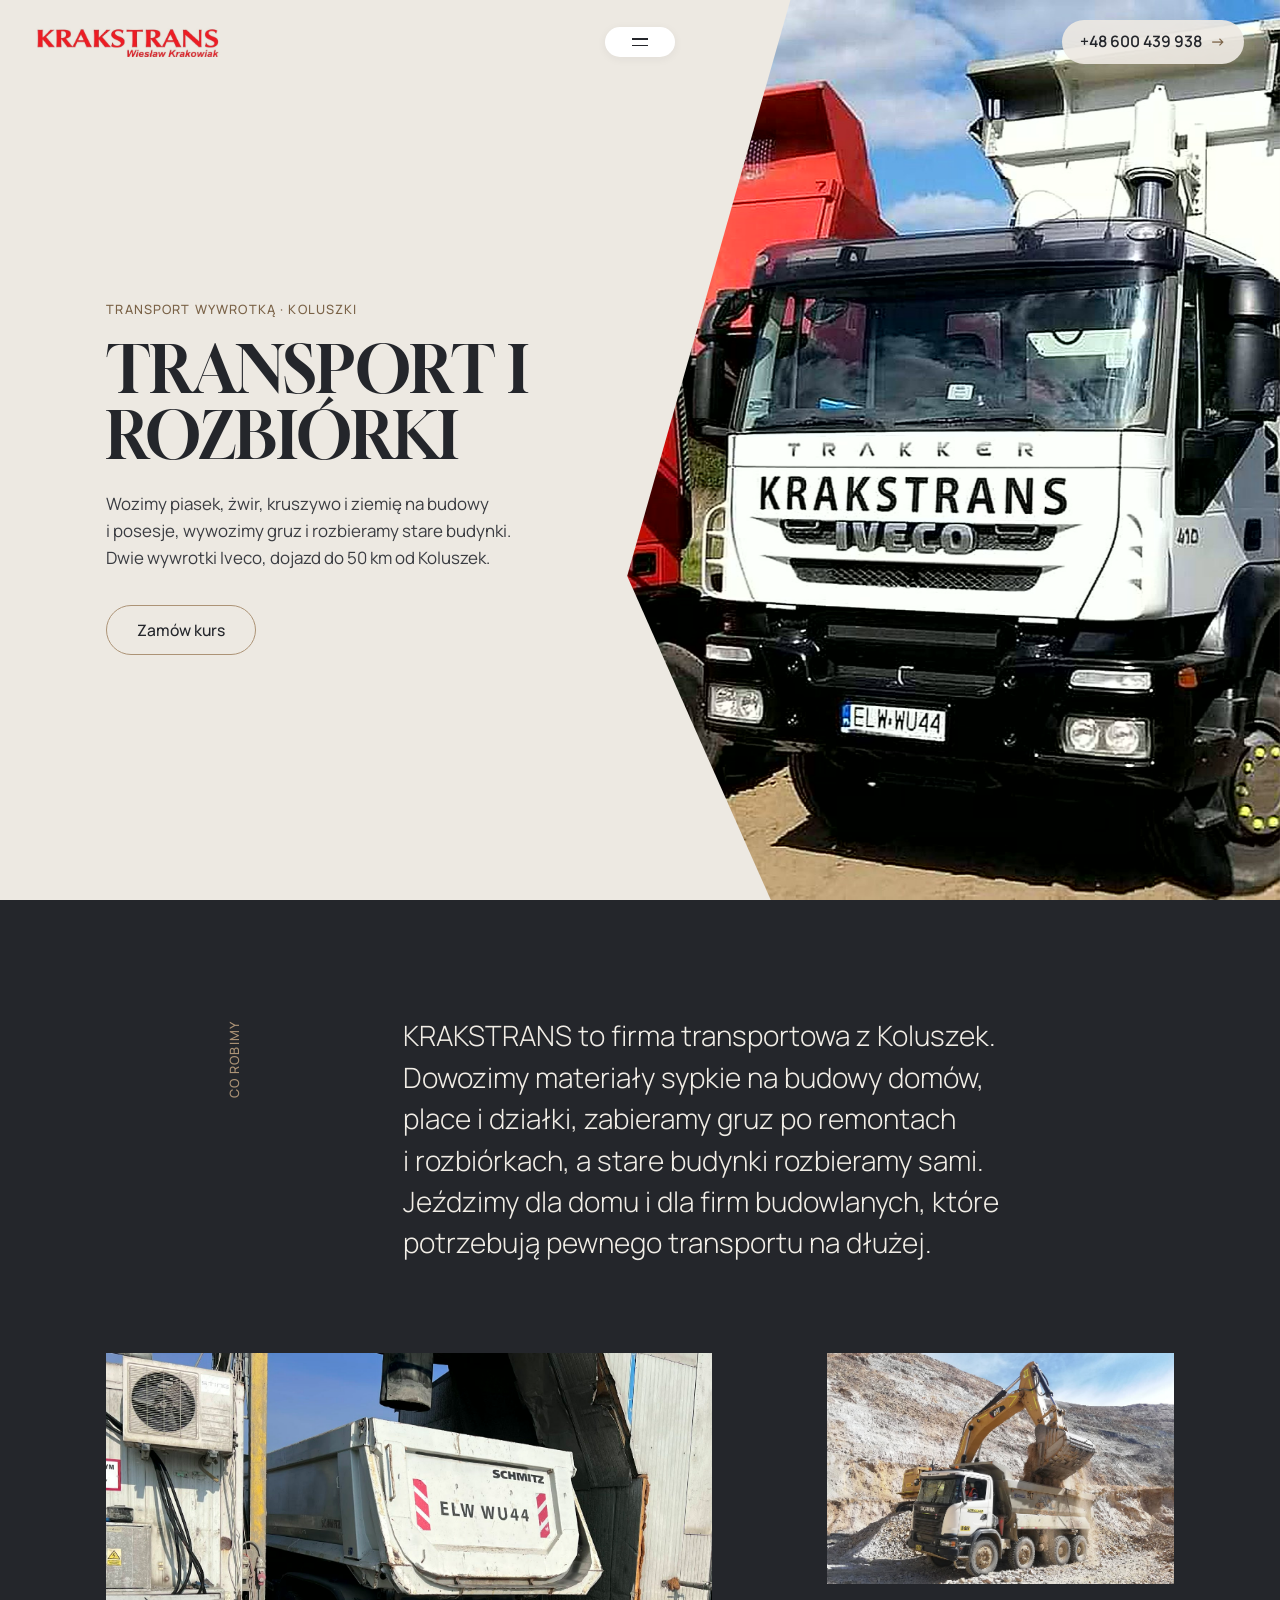
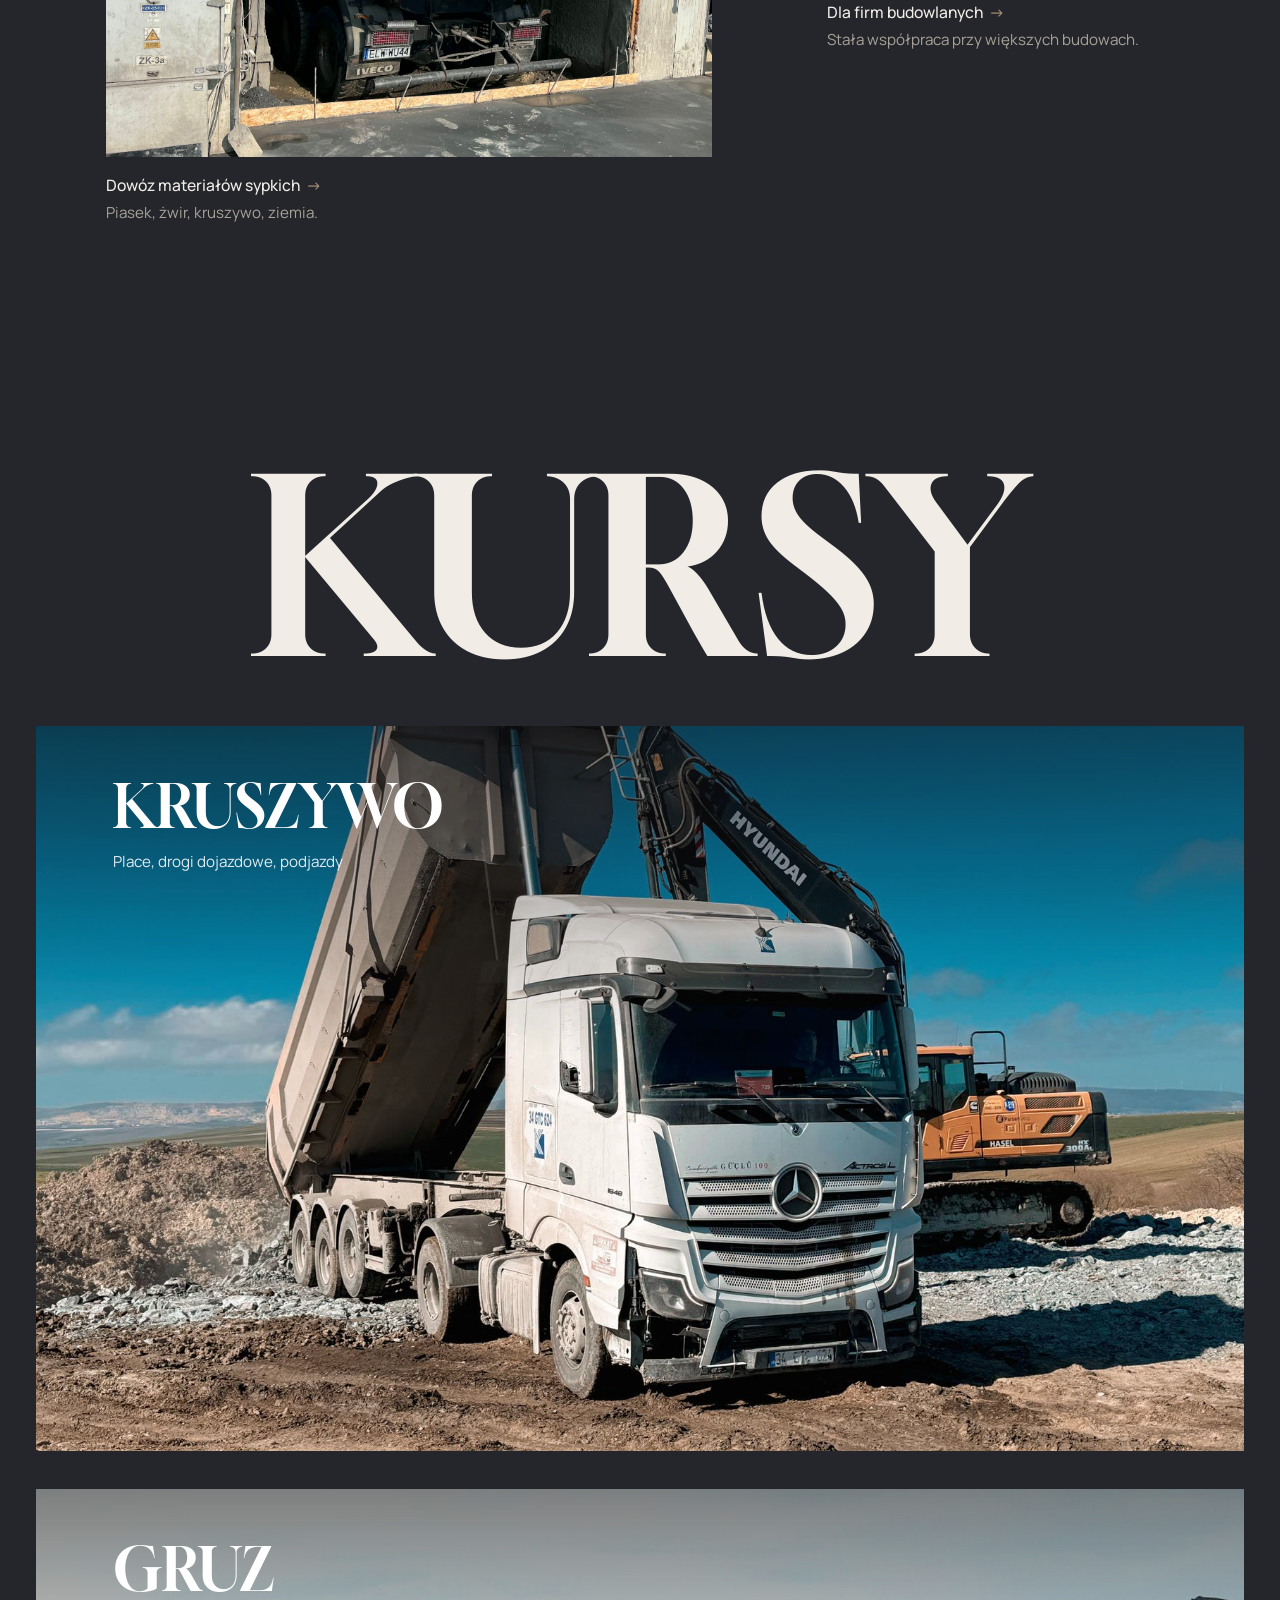
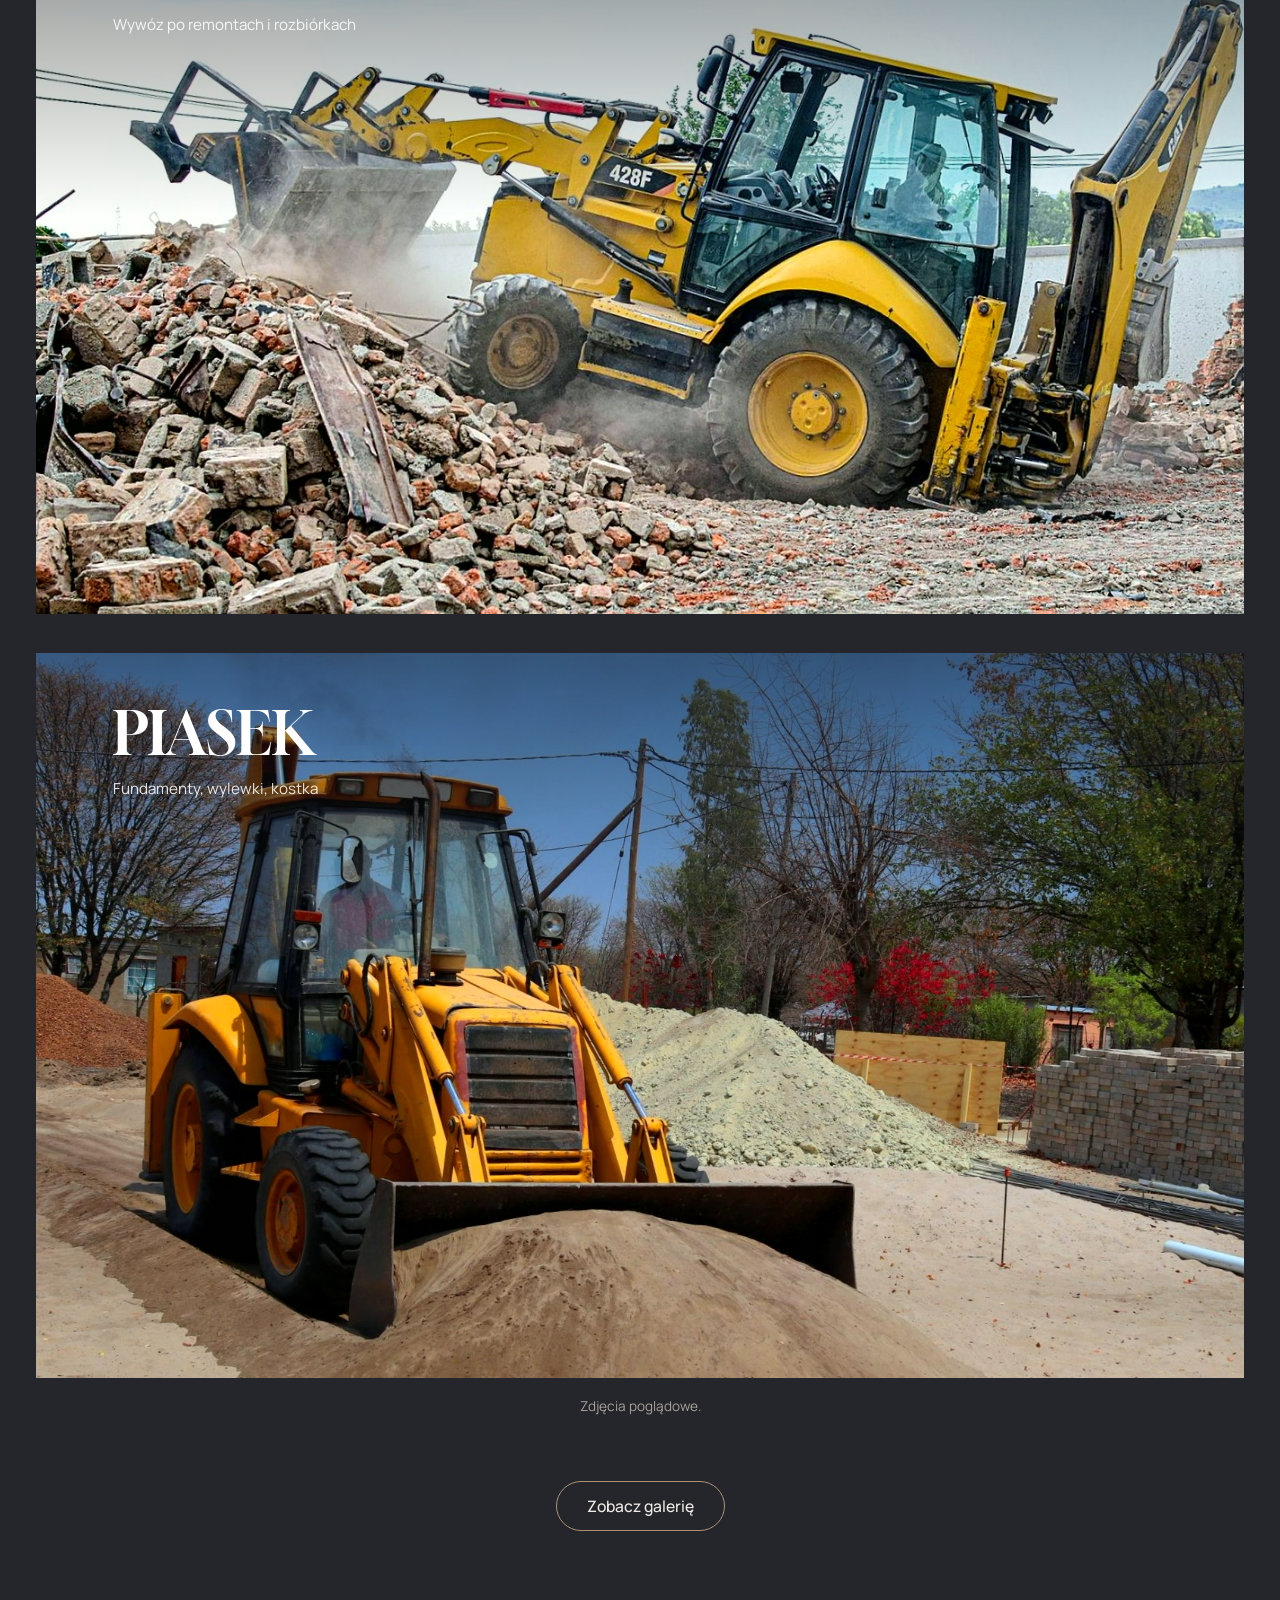
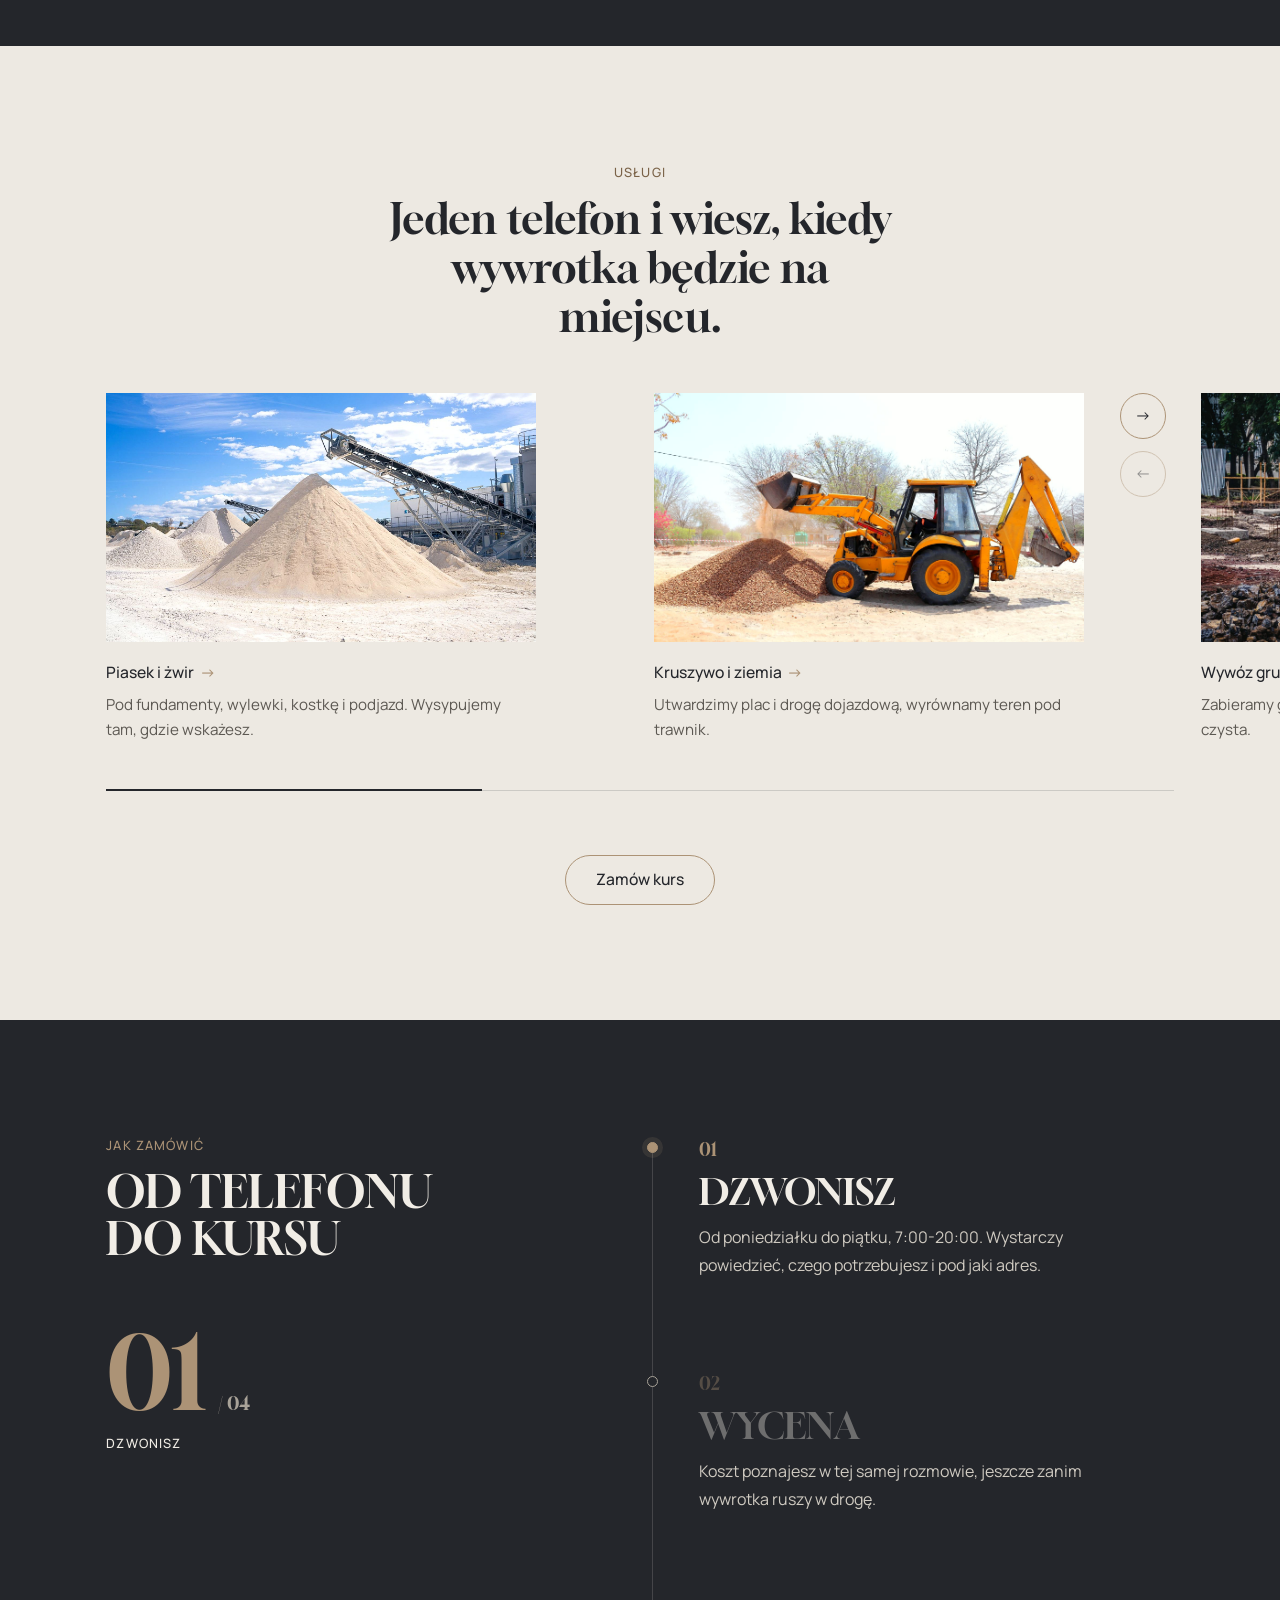
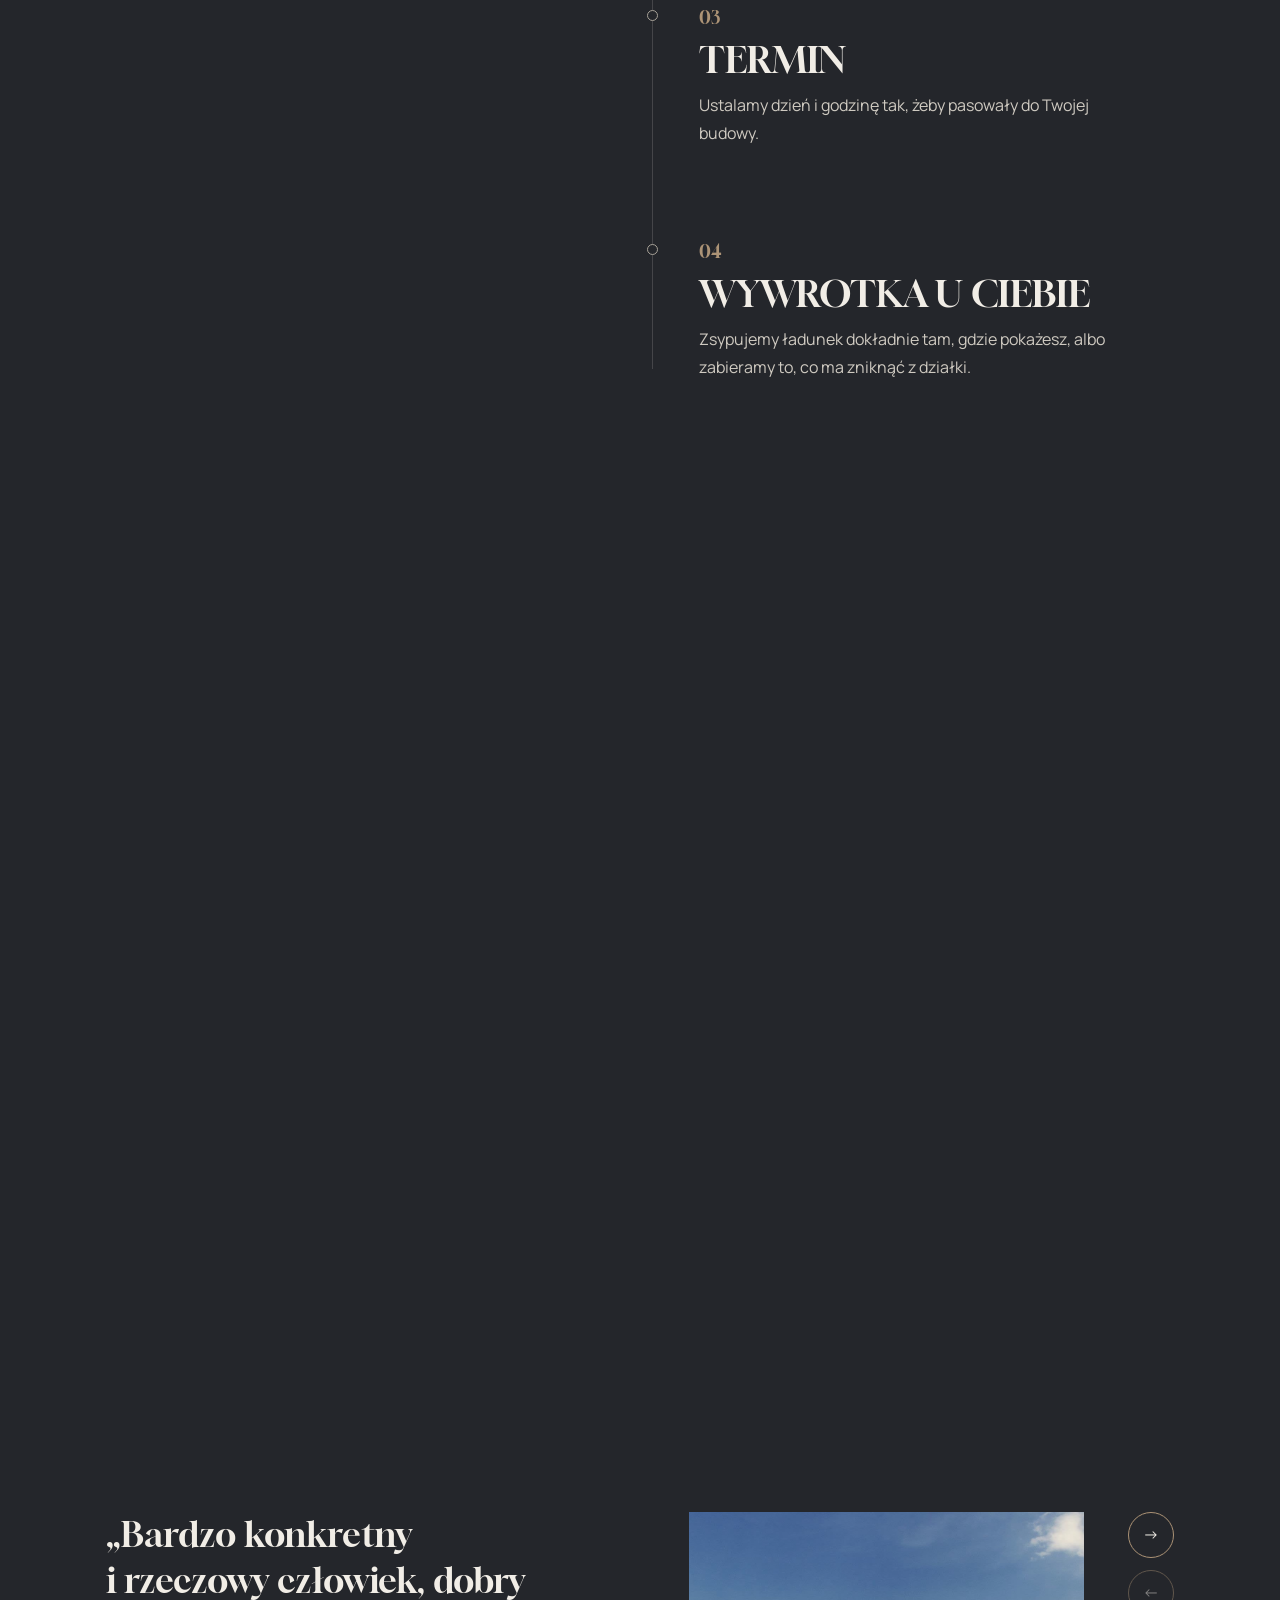
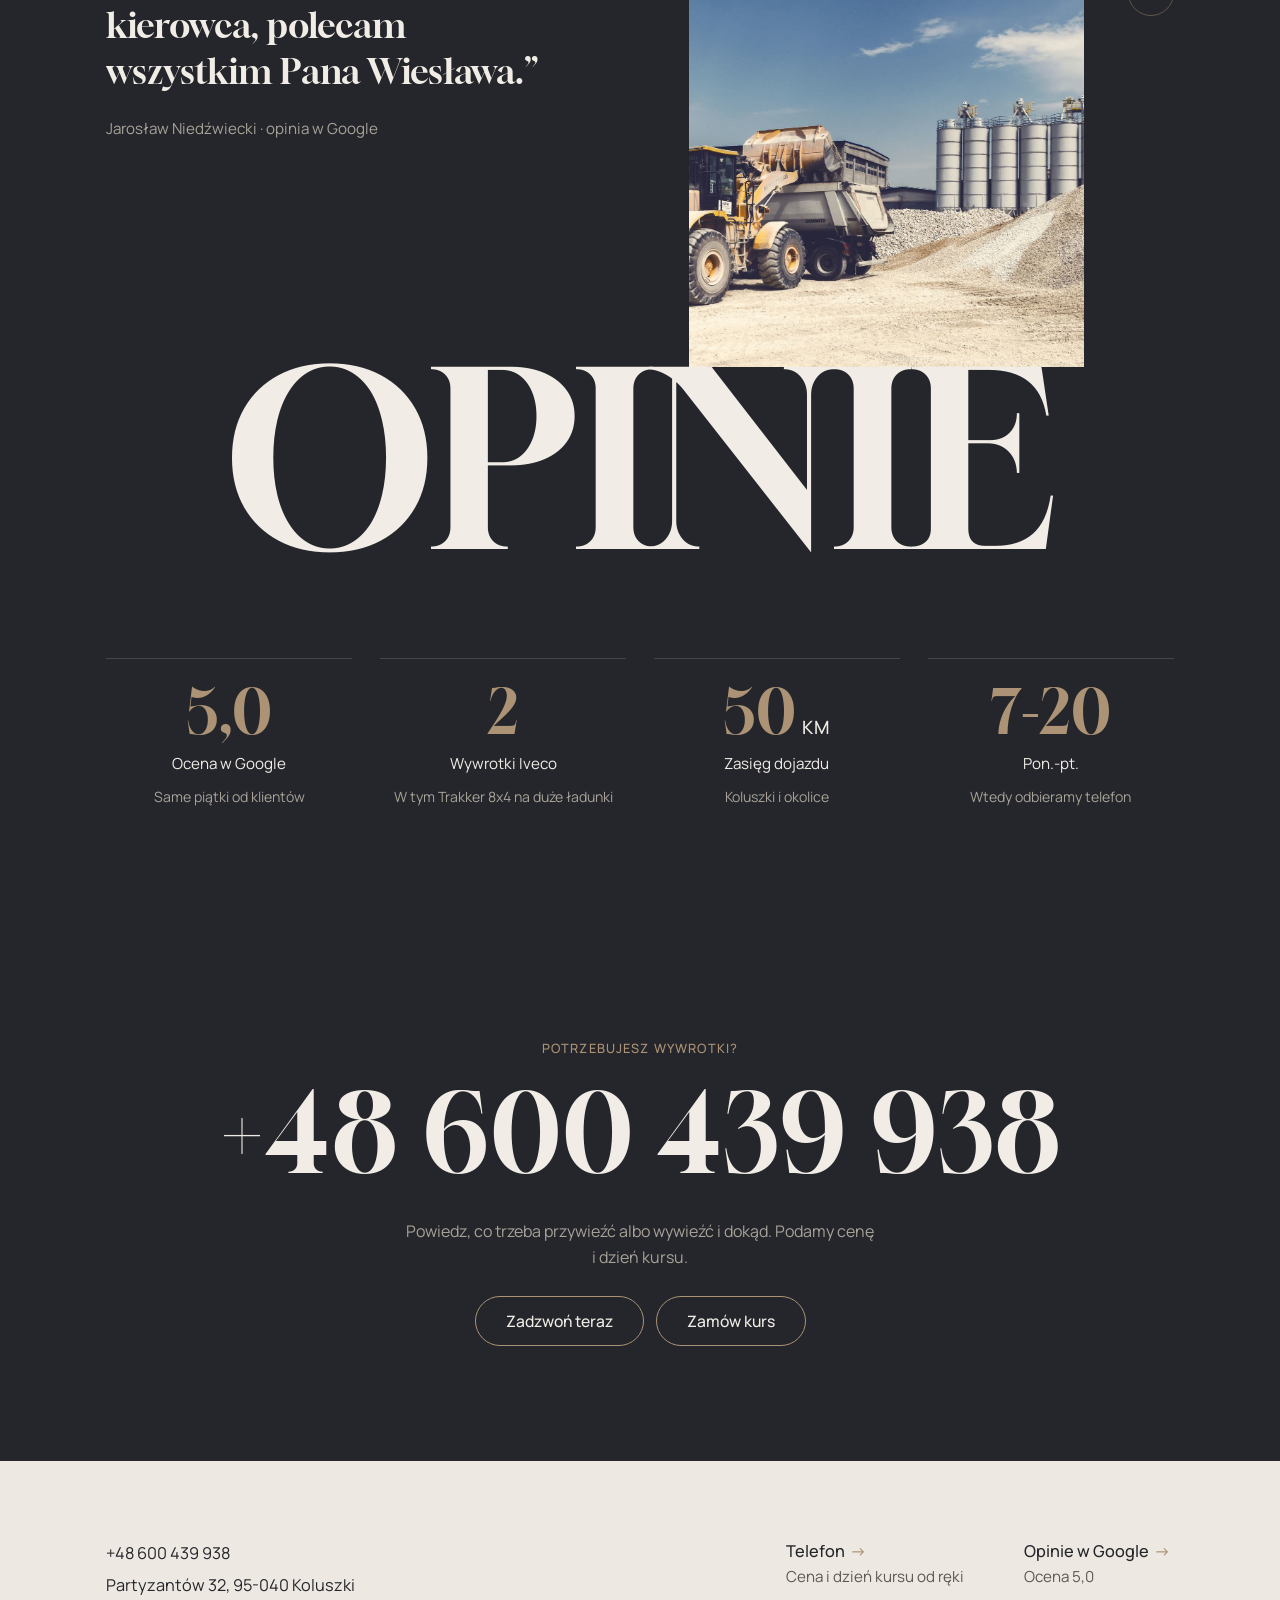
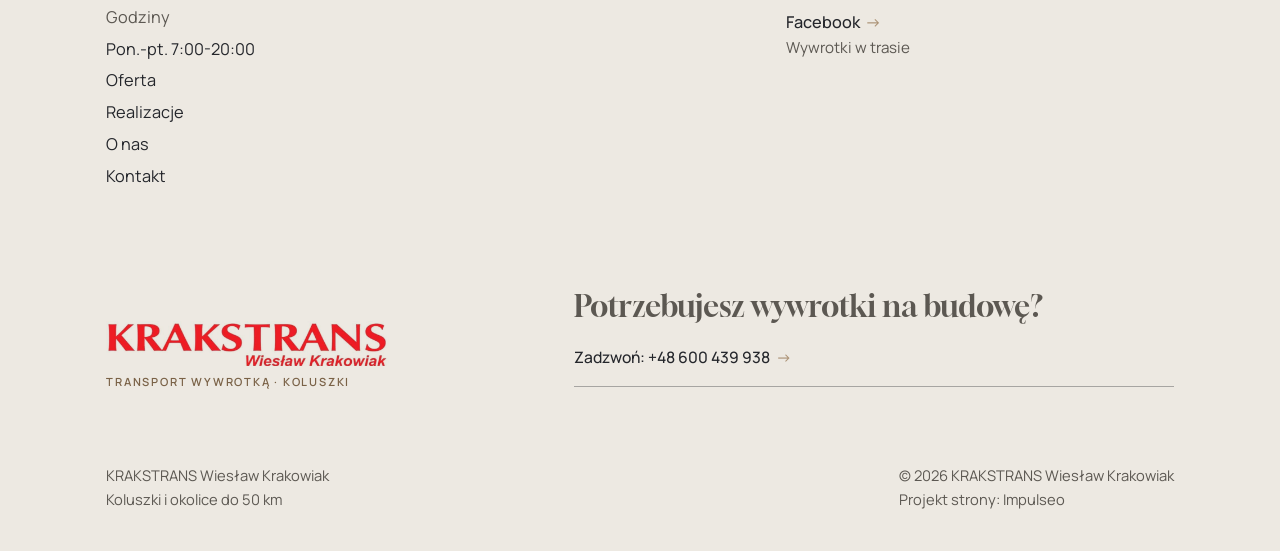
==== commit ab3c5211: "[claude-edit][cmt:4f6f7c04-fb93-470b-a85e-bde17bfbf9bb] Funkcje jak w demie ElMac: ekran wejścia z l" ====
--- a/index.html
+++ b/index.html
@@ -19,13 +19,17 @@
 <meta property="og:image:height" content="630">
 <meta name="twitter:card" content="summary_large_image">
 <script type="application/ld+json">{"@context": "https://schema.org", "@type": "LocalBusiness", "name": "KRAKSTRANS Wiesław Krakowiak", "url": "https://kris20032.github.io/krakstrans-wieslaw-krakowiak/", "telephone": "+48600439938", "image": "https://kris20032.github.io/krakstrans-wieslaw-krakowiak/img/og.jpg", "areaServed": "Koluszki", "sameAs": ["https://www.google.com/maps/place/KRAKSTRANS+Wies%C5%82aw+Krakowiak/@51.7343252,19.8242022,17z/data=!4m6!3m5!1s0x471bd55238cc8db5:0x772ce929f6acebc6!8m2!3d51.7343252!4d19.8242022!16s%2Fg%2F11pw53kmmr"]}</script>
+<script>(function(){var d=document.documentElement;try{if(!window.matchMedia('(prefers-reduced-motion: reduce)').matches)d.classList.add('kr-anim');}catch(e){}setTimeout(function(){if(!d.classList.contains('kr-ok'))d.classList.remove('kr-anim');},3500);})();</script>
+<script>(function(){try{var d=document.documentElement,q=/[?&]intro/.test(location.search);if(!q&&window.matchMedia&&matchMedia('(prefers-reduced-motion: reduce)').matches)return;if(!q&&sessionStorage.getItem('krak_intro'))return;sessionStorage.setItem('krak_intro','1');d.classList.add('intro-on');setTimeout(function(){d.classList.remove('intro-on','intro-gra','intro-out');d.classList.add('hero-go');},4600);}catch(e){}})();</script>
+<link rel="preload" as="image" href="img/logo.png">
 <link rel="preconnect" href="https://fonts.googleapis.com">
 <link rel="preconnect" href="https://fonts.gstatic.com" crossorigin>
 <link href="https://fonts.googleapis.com/css2?family=Gloock&family=Manrope:wght@300;400;500;600;700&display=swap" rel="stylesheet">
-<link rel="stylesheet" href="assets/styles.css?v=20261105">
+<link rel="stylesheet" href="assets/styles.css?v=20261110">
 <meta name="nb-deploy" content="58d725f1316c">
 </head>
 <body>
+<div class="wejscie" aria-hidden="true"><span class="wejscie-tlo"></span><img class="wejscie-logo" src="img/logo.png" alt="" width="1010" height="164"><span class="wejscie-line"><i></i></span><span class="wejscie-meta">Transport wywrotką · Koluszki</span></div>
 
 <header class="nav">
   <div class="nav-inner">
@@ -33,7 +37,7 @@
     <button class="nav-toggle" aria-label="Menu" aria-controls="menu"><span></span><span></span></button>
     <a class="nav-phone" href="tel:+48600439938">+48 600 439 938 <span class="arr">→</span></a>
   </div>
-  <nav class="nav-links" id="menu" aria-label="Menu główne">
+  <nav class="nav-links" id="menu" aria-label="Menu główne" data-lenis-prevent>
     <div class="menu-inner">
       <div class="menu-top"><span><img class="brand-logo" src="img/logo.png" alt="KRAKSTRANS Wiesław Krakowiak" width="1010" height="164" decoding="async"></span><span></span><a class="btn" href="tel:+48600439938">+48 600 439 938</a></div>
       <div class="menu-cols">
@@ -56,6 +60,27 @@
     </div>
   </nav>
 </header>
+<script>(function(){var d=document.documentElement;if(!d.classList.contains('intro-on'))return;
+var wyszlo=false,koniec=false,t0=Date.now();
+function heroGotowe(){var im=document.querySelector('.banner__img img');return !!(im&&im.complete&&im.naturalWidth>0);}
+function sprzataj(){if(koniec)return;koniec=true;d.classList.add('hero-go');d.classList.remove('intro-on','intro-gra','intro-out');
+['--i-w','--i-h','--i-px','--i-py','--i-s'].forEach(function(k){d.style.removeProperty(k);});
+try{document.dispatchEvent(new Event('wejscie:koniec'));}catch(e){}}
+function cel(){var c=document.querySelector('.nav .nav-inner .brand-logo'),l=document.querySelector('.wejscie-logo');if(!c||!l)return false;
+var r=c.getBoundingClientRect(),w=l.offsetWidth;if(!r.width||!w)return false;
+d.style.setProperty('--i-px',(r.left+r.width/2-window.innerWidth/2).toFixed(1)+'px');
+d.style.setProperty('--i-py',(r.top+r.height/2-window.innerHeight/2).toFixed(1)+'px');
+d.style.setProperty('--i-s',(r.width/w).toFixed(4));return true;}
+function wyjdz(){if(wyszlo||koniec)return;wyszlo=true;if(!cel()){sprzataj();return;}d.classList.add('intro-out');setTimeout(function(){d.classList.add('hero-go');},300);setTimeout(sprzataj,900);}
+function moze(){if(wyszlo||koniec)return;var t=Date.now()-t0;if(t>=1550&&(heroGotowe()||t>=2100))wyjdz();else setTimeout(moze,60);}
+try{var lg=document.querySelector('.wejscie-logo');if(!lg){sprzataj();return;}
+var W=window.innerWidth,szer=Math.round(W<680?Math.min(W*0.72,340):Math.min(W*0.38,560));
+d.style.setProperty('--i-w',szer+'px');d.style.setProperty('--i-h',Math.round(szer*164/1010)+'px');
+var start=function(){if(koniec||d.classList.contains('intro-gra'))return;requestAnimationFrame(function(){requestAnimationFrame(function(){d.classList.add('intro-gra');t0=Date.now();moze();});});};
+if(lg.complete&&lg.naturalWidth>0)start();else{lg.addEventListener('load',start);lg.addEventListener('error',sprzataj);setTimeout(start,700);}
+['wheel','touchstart','keydown','pointerdown'].forEach(function(ev){window.addEventListener(ev,function(){sprzataj();},{once:true,passive:true});});
+setTimeout(sprzataj,4200);
+}catch(e){sprzataj();}})();</script>
 
 <main>
 
@@ -147,6 +172,26 @@
     <div class="rail-bar"><i></i></div>
   </div>
   <div class="center mt-m reveal"><a class="btn" href="kontakt.html">Zamów kurs</a></div>
+</section>
+
+<section class="bg-ink pv kroki-sec">
+  <div class="wrap kroki-grid">
+    <div class="kroki-side">
+      <span class="sub reveal">Jak zamówić</span>
+      <h2 class="reveal">Od telefonu do kursu</h2>
+      <div class="kroki-count reveal" aria-hidden="true"><b>01</b><span>/ 04</span></div>
+      <p class="kroki-now reveal" aria-hidden="true">Dzwonisz</p>
+    </div>
+    <div class="kroki-lista">
+      <span class="drut" aria-hidden="true"><i></i></span>
+      <ol>
+        <li class="krok" data-nazwa="Dzwonisz"><span class="no">01</span><h3>Dzwonisz</h3><p>Od poniedziałku do piątku, 7:00-20:00. Wystarczy powiedzieć, czego potrzebujesz i&nbsp;pod jaki adres.</p></li>
+        <li class="krok" data-nazwa="Wycena"><span class="no">02</span><h3>Wycena</h3><p>Koszt poznajesz w&nbsp;tej samej rozmowie, jeszcze zanim wywrotka ruszy w&nbsp;drogę.</p></li>
+        <li class="krok" data-nazwa="Termin"><span class="no">03</span><h3>Termin</h3><p>Ustalamy dzień i&nbsp;godzinę tak, żeby pasowały do Twojej budowy.</p></li>
+        <li class="krok" data-nazwa="Wywrotka u Ciebie"><span class="no">04</span><h3>Wywrotka u&nbsp;Ciebie</h3><p>Zsypujemy ładunek dokładnie tam, gdzie pokażesz, albo zabieramy to, co ma zniknąć z&nbsp;działki.</p></li>
+      </ol>
+    </div>
+  </div>
 </section>
 
 <section class="stopklatka" aria-hidden="true"><div class="stk-bg" style="background-image:url(img/g15.jpg)"></div></section>
@@ -172,7 +217,7 @@
     </div>
   </div>
   <h2 class="huge huge--fit6 reveal">Opinie</h2>
-  <div class="wrap"><ul class="steps steps--promise"><li class="reveal"><span class="lab lab-serif">Ocena 5,0 w&nbsp;Google</span><span class="desc">Same piątki od klientów</span></li><li class="reveal"><span class="lab lab-serif">Dwie wywrotki Iveco</span><span class="desc">W&nbsp;tym Trakker 8x4 na duże ładunki</span></li><li class="reveal"><span class="lab lab-serif">Dojazd do 50&nbsp;km</span><span class="desc">Koluszki i&nbsp;okolice</span></li><li class="reveal"><span class="lab lab-serif">Pon.-pt. 7-20</span><span class="desc">Wtedy odbieramy telefon</span></li></ul></div>
+  <div class="wrap"><ul class="steps steps--promise fakty"><li class="reveal"><span class="fakt-n"><span class="licz" data-to="5,0">5,0</span></span><span class="lab">Ocena w&nbsp;Google</span><span class="desc">Same piątki od klientów</span></li><li class="reveal"><span class="fakt-n"><span class="licz" data-to="2">2</span></span><span class="lab">Wywrotki Iveco</span><span class="desc">W&nbsp;tym Trakker 8x4 na duże ładunki</span></li><li class="reveal"><span class="fakt-n"><span class="licz" data-to="50">50</span><small>km</small></span><span class="lab">Zasięg dojazdu</span><span class="desc">Koluszki i&nbsp;okolice</span></li><li class="reveal"><span class="fakt-n"><span class="licz" data-to="7">7</span>-<span class="licz" data-to="20">20</span></span><span class="lab">Pon.-pt.</span><span class="desc">Wtedy odbieramy telefon</span></li></ul></div>
 </section>
 
 <section class="bg-ink pv call cta">
@@ -220,6 +265,7 @@
 <div class="sticky-call"><a class="sc-call" href="tel:+48600439938"><svg class="ico-tel" width="16" height="16" viewBox="0 0 24 24" fill="none" aria-hidden="true"><path d="M6.6 10.8a15.5 15.5 0 0 0 6.6 6.6l2.2-2.2a1 1 0 0 1 1-.24 11.4 11.4 0 0 0 3.6.58 1 1 0 0 1 1 1V20a1 1 0 0 1-1 1A17 17 0 0 1 3 4a1 1 0 0 1 1-1h3.5a1 1 0 0 1 1 1c0 1.25.2 2.46.58 3.6a1 1 0 0 1-.25 1l-2.23 2.2Z" fill="currentColor"/></svg> Zadzwoń</a><a class="sc-quote" href="kontakt.html">Zamów kurs</a></div>
 <div class="demo-wazne" data-do="2026-11-11" data-cykl="3" hidden><svg class="dw-ico" width="13" height="13" viewBox="0 0 24 24" fill="none" aria-hidden="true"><circle cx="12" cy="12" r="8.6" stroke="currentColor" stroke-width="1.8"/><path d="M12 7.2V12l3.3 2" stroke="currentColor" stroke-width="1.8" stroke-linecap="round"/></svg><span class="dw-txt"></span></div>
 
-<script src="assets/main.js?v=20261105"></script>
+<script src="assets/lenis.min.js?v=1.1.20"></script>
+<script src="assets/main.js?v=20261110"></script>
 </body>
 </html>
--- a/assets/styles.css
+++ b/assets/styles.css
@@ -838,3 +838,133 @@
 /* hero główny = realne zdjęcie wywrotek z napisem KRAKSTRANS: bez pasów X, żeby nie zasłaniały nazwy na kabinie */
 .banner--clean .banner__img::before,.banner--clean .banner__img::after{display:none}
 .banner--clean .banner__img img{object-position:62% 50%}
+
+
+/* ============================================================
+   KRAKSTRANS: FUNKCJE STRONY (10.11.2026)
+   Mechanika jak w demie ElMac, wygląd strony bez zmian: ekran wejścia z logo,
+   płynne przewijanie, kaskada tekstu w nagłówku, liczniki, kroki zapalane
+   przewijaniem, paralaksa, podgląd zdjęć, menu odsłaniane kurtyną.
+   Stany ukryte działają tylko z klasą `kr-anim` / `intro-on` (ustawia je JS),
+   więc bez skryptu strona wygląda jak dotąd.
+   ============================================================ */
+
+/* ---------- płynne przewijanie (Lenis) ---------- */
+html.lenis,html.lenis body{height:auto}
+html.lenis{scroll-behavior:auto!important}
+.lenis.lenis-smooth [data-lenis-prevent]{overscroll-behavior:contain}
+.lenis.lenis-stopped{overflow:clip}
+
+/* ---------- ekran wejścia: logo na beżowej zasłonie, potem ląduje w pasku ---------- */
+.wejscie{display:none}
+.intro-on .wejscie{display:block;position:fixed;inset:0;z-index:400;pointer-events:none}
+.wejscie-tlo{position:absolute;inset:0;background:var(--paper);transition:transform .78s cubic-bezier(.66,0,.24,1)}
+.wejscie-tlo::after{content:"";position:absolute;left:0;right:0;bottom:0;height:2px;background:var(--accent)}
+.intro-out .wejscie-tlo{transform:translateY(-101%)}
+.wejscie-logo{position:absolute;left:50%;top:50%;width:var(--i-w,min(64vw,520px));max-width:none;height:auto;
+  transform:translate(-50%,-50%) scale(1.04);clip-path:inset(0 100% 0 0);
+  transition:clip-path .95s cubic-bezier(.65,0,.35,1),transform 1.2s cubic-bezier(.16,.84,.44,1)}
+.intro-gra .wejscie-logo{clip-path:inset(0 0 0 0);transform:translate(-50%,-50%) scale(1)}
+.intro-out .wejscie-logo{clip-path:inset(0 0 0 0);
+  transform:translate(calc(-50% + var(--i-px,0px)),calc(-50% + var(--i-py,0px))) scale(var(--i-s,1));
+  transition:transform .8s cubic-bezier(.16,.84,.44,1)}
+.wejscie-line{position:absolute;left:50%;top:50%;width:var(--i-w,min(64vw,520px));height:1px;
+  margin-top:calc(var(--i-h,84px) * .5 + 22px);transform:translateX(-50%);overflow:hidden}
+.wejscie-line i{position:absolute;inset:0;background:var(--accent-d);transform:scaleX(0);transform-origin:left}
+.intro-gra .wejscie-line i{transform:scaleX(1);transition:transform .7s cubic-bezier(.16,.84,.44,1) .4s}
+.wejscie-meta{position:absolute;left:50%;top:50%;margin-top:calc(var(--i-h,84px) * .5 + 40px);transform:translateX(-50%);
+  font-size:.72rem;letter-spacing:.16em;text-transform:uppercase;color:var(--accent-d);font-weight:600;white-space:nowrap;opacity:0}
+.intro-gra .wejscie-meta{opacity:1;transition:opacity .5s ease .7s}
+.intro-out .wejscie-line,.intro-out .wejscie-meta{opacity:0;transition:opacity .22s ease}
+.intro-on .nav .nav-inner .brand-logo{visibility:hidden}
+.intro-on .demo-wazne,.intro-on .sticky-call{visibility:hidden}
+
+/* ---------- nagłówek: tekst wchodzi kaskadą ---------- */
+.kr-anim .banner__content>.sub,.kr-anim .banner__txt,.kr-anim .banner .btns{opacity:0;transform:translateY(22px)}
+.kr-anim.hero-go .banner__content>.sub,.kr-anim.hero-go .banner__txt,.kr-anim.hero-go .banner .btns{
+  opacity:1;transform:none;transition:opacity .9s var(--mt-ease),transform 1.1s var(--mt-ease)}
+.kr-anim.hero-go .banner__content>.sub{transition-delay:.04s}
+.kr-anim.hero-go .banner__txt{transition-delay:.34s}
+.kr-anim.hero-go .banner .btns{transition-delay:.48s}
+/* tytuł: czeka na sygnał razem z resztą (linie dzieli warstwa ruchu) */
+.kr-anim .banner h1:not(.mt-lines):not(.mt-fade):not(.h1-wolny){opacity:0}
+.kr-anim:not(.hero-go) .banner h1.mt-lines .mt-line{animation:none}
+.kr-anim:not(.hero-go) .banner h1.mt-lines .mt-line>i{translate:0 108%}
+.kr-anim:not(.hero-go) .banner h1.mt-fade{opacity:0;translate:0 18px}
+
+/* ---------- liczniki w pasku faktów ---------- */
+.fakt-n{display:block;font-family:var(--serif);font-size:clamp(2.6rem,1.9rem + 2.4vw,4.2rem);line-height:1;color:var(--accent);
+  font-variant-numeric:tabular-nums;white-space:nowrap}
+.fakt-n small{font-family:var(--sans);font-size:.3em;font-weight:500;letter-spacing:.06em;text-transform:uppercase;margin-left:.3em;color:var(--light)}
+
+/* ---------- kroki na stronie głównej: licznik + linia wypełniana przewijaniem ---------- */
+.kroki-grid{display:grid;grid-template-columns:5fr 6fr;gap:clamp(32px,8vw,130px);align-items:start}
+.kroki-side{position:sticky;top:calc(var(--nav-h) + 48px)}
+.kroki-side h2{font-size:clamp(1.9rem,1.3rem + 1.9vw,3rem);text-transform:uppercase;line-height:1.05;margin:12px 0 0;max-width:12ch}
+.kroki-count{display:flex;align-items:baseline;gap:12px;margin-top:clamp(28px,5vw,64px);font-family:var(--serif);font-size:1.2rem;color:var(--faded)}
+.kroki-count b{font-weight:400;font-size:clamp(4rem,8vw,7.5rem);line-height:.9;color:var(--accent);font-variant-numeric:tabular-nums}
+.kroki-now{margin-top:14px;font-size:.8rem;letter-spacing:.09em;text-transform:uppercase;color:var(--light);font-weight:500}
+.kroki-lista{position:relative;padding-left:clamp(34px,4vw,56px)}
+.kroki-lista .drut{position:absolute;left:5px;top:12px;bottom:12px;width:1px;background:var(--line-l)}
+.kroki-lista .drut i{position:absolute;inset:0;background:var(--accent);transform-origin:top;transform:scaleY(var(--p,0))}
+.krok{position:relative;padding-bottom:clamp(48px,7vw,96px)}
+.krok:last-child{padding-bottom:0}
+.krok::before{content:"";position:absolute;left:calc(-1 * clamp(34px,4vw,56px));top:7px;width:11px;height:11px;border-radius:50%;
+  background:var(--ink);border:1px solid var(--faded);transition:background .5s var(--ease),border-color .5s var(--ease),box-shadow .5s var(--ease)}
+.krok .no{font-family:var(--serif);color:var(--accent);font-size:1.15rem}
+.krok h3{font-size:clamp(1.6rem,1.2rem + 1.4vw,2.4rem);text-transform:uppercase;line-height:1.05;margin:8px 0 12px}
+.krok p{color:#CFCAC1;max-width:44ch;line-height:1.75}
+.kroki-js .krok>*{opacity:.36;transition:opacity .7s var(--ease)}
+.kroki-js .krok.is-live>*{opacity:1}
+.kroki-js .krok.is-live::before{background:var(--accent);border-color:var(--accent);box-shadow:0 0 0 5px var(--accent-soft)}
+@media(max-width:860px){
+  .kroki-grid{grid-template-columns:1fr}
+  .kroki-side{position:static}
+  .kroki-count,.kroki-now{display:none}
+}
+/* rząd kroków („O nas”): linia nad rzędem i etapy zapalane po kolei */
+.steps.rzad-js{position:relative;padding-top:30px}
+.steps.rzad-js::before,.steps.rzad-js::after{content:"";position:absolute;left:0;right:0;top:0;height:1px;background:var(--line-l)}
+.steps.rzad-js::after{background:var(--accent);transform:scaleX(var(--p,0));transform-origin:left;transition:transform .9s var(--mt-ease)}
+.steps.rzad-js li>*{opacity:.36;transition:opacity .7s var(--ease)}
+.steps.rzad-js li.is-live>*{opacity:1}
+
+/* ---------- paralaksa zdjęć w ramkach (tylko duży ekran, klasę nadaje JS) ---------- */
+@media (min-width:900px) and (prefers-reduced-motion:no-preference){
+  .kr-plx{scale:1.12;will-change:translate}
+}
+
+/* ---------- pytania: znak wraca już w trakcie zwijania ---------- */
+.qa.zamyka summary::after{transform:none}
+
+/* ---------- podgląd zdjęć w galerii ---------- */
+.masonry .tile[data-lb]{cursor:zoom-in}
+.lb{position:fixed;inset:0;z-index:300;display:grid;place-items:center;padding:64px 24px;background:rgba(24,25,29,.985);
+  opacity:0;visibility:hidden;transition:opacity .5s var(--mt-ease),visibility 0s .5s}
+.lb.is-open{opacity:1;visibility:visible;transition:opacity .5s var(--mt-ease)}
+.lb figure{margin:0;display:flex;flex-direction:column;align-items:center;transform:scale(.96);transition:transform .7s var(--mt-ease)}
+.lb.is-open figure{transform:none}
+.lb img{max-height:78vh;max-height:78svh;width:auto;max-width:min(92vw,1400px)}
+.lb figcaption{margin-top:16px;color:var(--faded);font-size:.92rem;text-align:center}
+.lb-nr{position:absolute;left:24px;top:26px;font-family:var(--serif);font-size:1.1rem;color:var(--accent);font-variant-numeric:tabular-nums}
+.lb-btn{position:absolute;width:52px;height:52px;border-radius:50%;border:1px solid rgba(241,237,230,.3);background:rgba(36,38,43,.6);
+  color:var(--light);display:grid;place-items:center;cursor:pointer;font-size:1.05rem;transition:border-color .4s var(--ease),color .4s var(--ease)}
+.lb-btn:hover{border-color:var(--accent);color:var(--accent)}
+.lb-x{top:18px;right:18px}
+.lb-prev{left:18px;top:50%;margin-top:-26px}
+.lb-next{right:18px;top:50%;margin-top:-26px}
+@media(max-width:700px){.lb{padding:72px 14px 96px}.lb-prev,.lb-next{top:auto;bottom:22px;margin-top:0}}
+
+/* ---------- menu odsłania się kurtyną, pozycje wchodzą po kolei ---------- */
+@media (prefers-reduced-motion:no-preference){
+  .nav-links{opacity:1;clip-path:inset(0 0 100% 0);transition:clip-path .6s cubic-bezier(.66,0,.24,1),visibility 0s .6s}
+  .nav-links.open{clip-path:inset(0 0 0 0);transition:clip-path .75s cubic-bezier(.66,0,.24,1),visibility 0s}
+  .menu-main li,.menu-col{opacity:0;transform:translateY(26px);transition:opacity .3s ease,transform .3s ease}
+  .nav-links.open .menu-main li,.nav-links.open .menu-col{opacity:1;transform:none;
+    transition:opacity .7s var(--mt-ease) calc(.22s + var(--n,0) * 60ms),transform .9s var(--mt-ease) calc(.22s + var(--n,0) * 60ms)}
+  .menu-main li:nth-child(2){--n:1}.menu-main li:nth-child(3){--n:2}.menu-main li:nth-child(4){--n:3}.menu-main li:nth-child(5){--n:4}
+  .menu-col{--n:3}.menu-col + .menu-col{--n:5}
+}
+
+/* ---------- wyjście ze strony w przeglądarkach bez przejść widoku ---------- */
+.pt-leave main,.pt-leave footer{opacity:0;transform:translateY(-14px);transition:opacity .3s ease-in,transform .3s ease-in}
